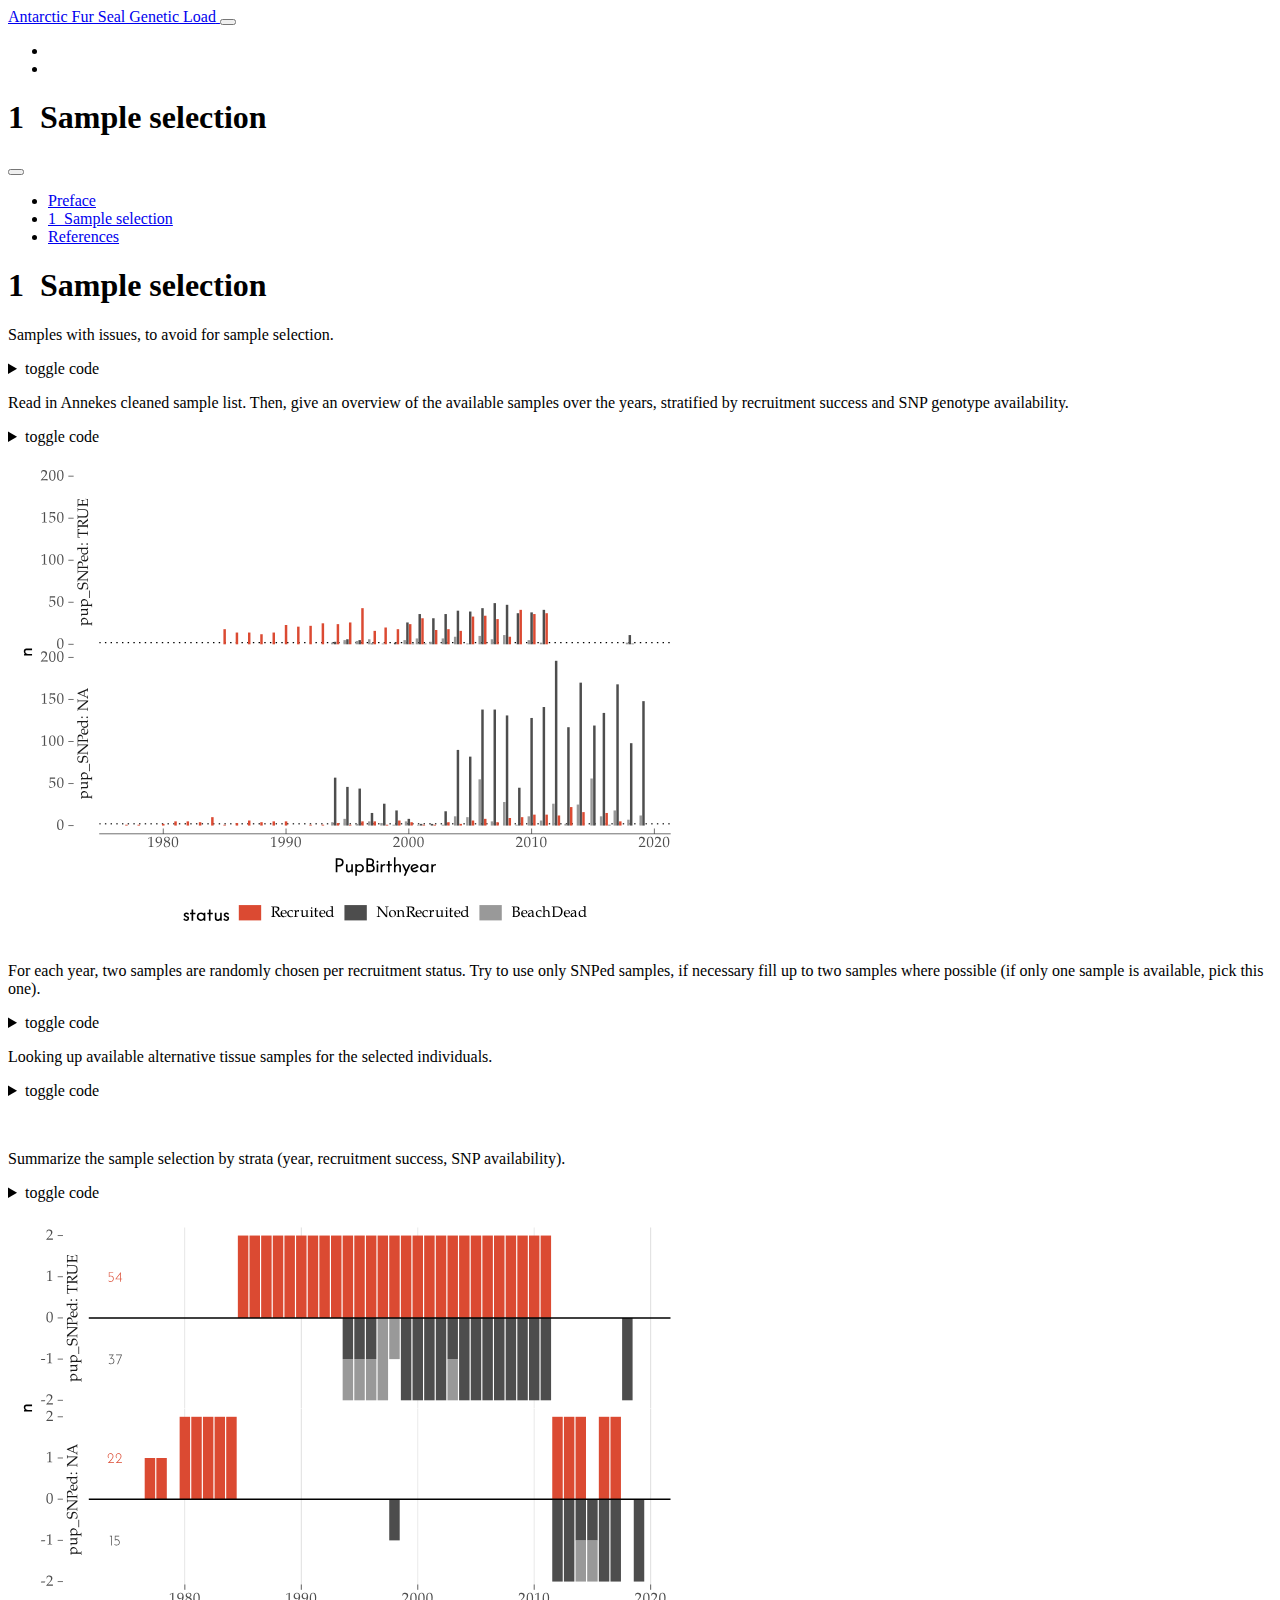
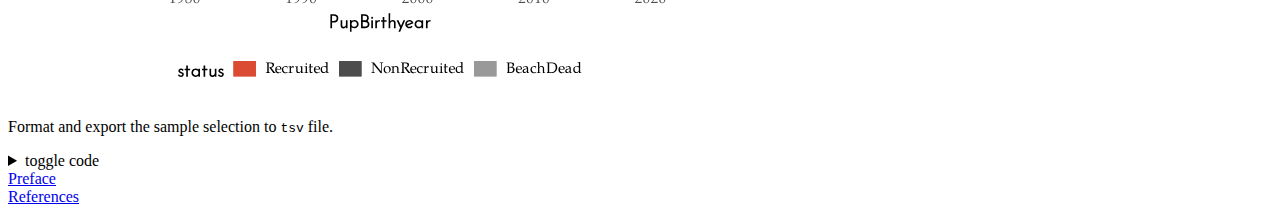
==== docs/qmd/01_sample_selection.html @ 4bafe3ad "update" ====
<!DOCTYPE html>
<html xmlns="http://www.w3.org/1999/xhtml" lang="en" xml:lang="en"><head>
  <meta charset="utf-8">
  <meta name="generator" content="quarto-0.9.238">
  <meta name="viewport" content="width=device-width, initial-scale=1.0, user-scalable=yes">
  <title>Antarctic Fur Seal Genetic Load - 1&nbsp; Sample selection</title>
  <style>
    code{white-space: pre-wrap;}
    span.smallcaps{font-variant: small-caps;}
    span.underline{text-decoration: underline;}
    div.column{display: inline-block; vertical-align: top; width: 50%;}
    div.hanging-indent{margin-left: 1.5em; text-indent: -1.5em;}
    ul.task-list{list-style: none;}
    pre > code.sourceCode { white-space: pre; position: relative; }
    pre > code.sourceCode > span { display: inline-block; line-height: 1.25; }
    pre > code.sourceCode > span:empty { height: 1.2em; }
    .sourceCode { overflow: visible; }
    code.sourceCode > span { color: inherit; text-decoration: inherit; }
    div.sourceCode { margin: 1em 0; }
    pre.sourceCode { margin: 0; }
    @media screen {
    div.sourceCode { overflow: auto; }
    }
    @media print {
    pre > code.sourceCode { white-space: pre-wrap; }
    pre > code.sourceCode > span { text-indent: -5em; padding-left: 5em; }
    }
    pre.numberSource code
      { counter-reset: source-line 0; }
    pre.numberSource code > span
      { position: relative; left: -4em; counter-increment: source-line; }
    pre.numberSource code > span > a:first-child::before
      { content: counter(source-line);
        position: relative; left: -1em; text-align: right; vertical-align: baseline;
        border: none; display: inline-block;
        -webkit-touch-callout: none; -webkit-user-select: none;
        -khtml-user-select: none; -moz-user-select: none;
        -ms-user-select: none; user-select: none;
        padding: 0 4px; width: 4em;
        color: #aaaaaa;
      }
    pre.numberSource { margin-left: 3em; border-left: 1px solid #aaaaaa;  padding-left: 4px; }
    div.sourceCode
      {   }
    @media screen {
    pre > code.sourceCode > span > a:first-child::before { text-decoration: underline; }
    }
    code span.al { color: #ff0000; font-weight: bold; } /* Alert */
    code span.an { color: #60a0b0; font-weight: bold; font-style: italic; } /* Annotation */
    code span.at { color: #7d9029; } /* Attribute */
    code span.bn { color: #40a070; } /* BaseN */
    code span.bu { } /* BuiltIn */
    code span.cf { color: #007020; font-weight: bold; } /* ControlFlow */
    code span.ch { color: #4070a0; } /* Char */
    code span.cn { color: #880000; } /* Constant */
    code span.co { color: #60a0b0; font-style: italic; } /* Comment */
    code span.cv { color: #60a0b0; font-weight: bold; font-style: italic; } /* CommentVar */
    code span.do { color: #ba2121; font-style: italic; } /* Documentation */
    code span.dt { color: #902000; } /* DataType */
    code span.dv { color: #40a070; } /* DecVal */
    code span.er { color: #ff0000; font-weight: bold; } /* Error */
    code span.ex { } /* Extension */
    code span.fl { color: #40a070; } /* Float */
    code span.fu { color: #06287e; } /* Function */
    code span.im { } /* Import */
    code span.in { color: #60a0b0; font-weight: bold; font-style: italic; } /* Information */
    code span.kw { color: #007020; font-weight: bold; } /* Keyword */
    code span.op { color: #666666; } /* Operator */
    code span.ot { color: #007020; } /* Other */
    code span.pp { color: #bc7a00; } /* Preprocessor */
    code span.sc { color: #4070a0; } /* SpecialChar */
    code span.ss { color: #bb6688; } /* SpecialString */
    code span.st { color: #4070a0; } /* String */
    code span.va { color: #19177c; } /* Variable */
    code span.vs { color: #4070a0; } /* VerbatimString */
    code span.wa { color: #60a0b0; font-weight: bold; font-style: italic; } /* Warning */
  </style>

  <script src="../site_libs/quarto-nav/quarto-nav.js"></script>
  <script src="../site_libs/quarto-nav/headroom.min.js"></script>
  <script src="../site_libs/clipboard/clipboard.min.js"></script>
  <meta name="quarto:offset" content="../">
  <script src="../site_libs/quarto-search/autocomplete.umd.js"></script>
  <script src="../site_libs/quarto-search/fuse.min.js"></script>
  <script src="../site_libs/quarto-search/quarto-search.js"></script>
  <link href="../qmd/references.html" rel="next">
  <link href="../index.html" rel="prev">
  <link href="../img/arcgaz_plain.svg" rel="icon" type="image/svg+xml">
  <script src="../site_libs/quarto-html/quarto.js"></script>
  <script src="../site_libs/quarto-html/popper.min.js"></script>
  <script src="../site_libs/quarto-html/tippy.umd.min.js"></script>
  <script src="../site_libs/quarto-html/anchor.min.js"></script>
  <link href="../site_libs/quarto-html/tippy.css" rel="stylesheet">
  <link id="quarto-text-highlighting-styles" href="../site_libs/quarto-html/quarto-syntax-highlighting.css" rel="stylesheet">
  <script src="../site_libs/bootstrap/bootstrap.min.js"></script>
  <link href="../site_libs/bootstrap/bootstrap-icons.css" rel="stylesheet">
  <link href="../site_libs/bootstrap/bootstrap.min.css" rel="stylesheet">
  <script id="quarto-search-options" type="application/json">{
    "location": "navbar",
    "copy-button": false,
    "collapse-after": 3,
    "panel-placement": "end",
    "type": "overlay",
    "limit": 20,
    "language": {
      "search-no-results-text": "No results",
      "search-matching-documents-text": "matching documents",
      "search-copy-link-title": "Copy link to search",
      "search-hide-matches-text": "Hide additional matches",
      "search-more-match-text": "more match in this document",
      "search-more-matches-text": "more matches in this document",
      "search-clear-button-title": "Clear",
      "search-detached-cancel-button-title": "Cancel",
      "search-submit-button-title": "Submit"
    }
  }</script>
  <script src="../site_libs/htmlwidgets-1.5.4/htmlwidgets.js"></script>
  <script src="../site_libs/jquery-3.5.1/jquery.min.js"></script>
  <link href="../site_libs/datatables-css-0.0.0/datatables-crosstalk.css" rel="stylesheet">
  <script src="../site_libs/datatables-binding-0.17/datatables.js"></script>
  <link href="../site_libs/dt-core-1.10.20/css/jquery.dataTables.min.css" rel="stylesheet">
  <link href="../site_libs/dt-core-1.10.20/css/jquery.dataTables.extra.css" rel="stylesheet">
  <script src="../site_libs/dt-core-1.10.20/js/jquery.dataTables.min.js"></script>
  <link href="../site_libs/dt-ext-buttons-1.10.20/css/buttons.dataTables.min.css" rel="stylesheet">
  <script src="../site_libs/dt-ext-buttons-1.10.20/js/dataTables.buttons.min.js"></script>
  <script src="../site_libs/dt-ext-buttons-1.10.20/js/buttons.html5.min.js"></script>
  <script src="../site_libs/dt-ext-buttons-1.10.20/js/buttons.colVis.min.js"></script>
  <script src="../site_libs/dt-ext-buttons-1.10.20/js/buttons.print.min.js"></script>
  <link href="../site_libs/crosstalk-1.2.0/css/crosstalk.min.css" rel="stylesheet">
  <script src="../site_libs/crosstalk-1.2.0/js/crosstalk.min.js"></script>
  <!--[if lt IE 9]>
    <script src="//cdnjs.cloudflare.com/ajax/libs/html5shiv/3.7.3/html5shiv-printshiv.min.js"></script>
  <![endif]-->
</head>
<body class="floating nav-fixed">
<div id="quarto-search-results"></div>
  <header id="quarto-header" class="headroom fixed-top">
    <nav class="navbar navbar-expand-lg navbar-dark ">
      <div class="navbar-container container-fluid">
      <a class="navbar-brand" href="../index.html">
    <span class="navbar-title">Antarctic Fur Seal Genetic Load</span>
  </a>
          <button class="navbar-toggler" type="button" data-bs-toggle="collapse" data-bs-target="#navbarCollapse" aria-controls="navbarCollapse" aria-expanded="false" aria-label="Toggle navigation" onclick="if (window.quartoToggleHeadroom) { window.quartoToggleHeadroom(); }">
  <span class="navbar-toggler-icon"></span>
</button>
          <div class="collapse navbar-collapse" id="navbarCollapse">
            <ul class="navbar-nav navbar-nav-scroll ms-auto">
  <li class="nav-item compact">
    <a class="nav-link" href="https://github.com/"><i class="bi bi-file-earmark" role="img">
</i> 
 </a>
  </li>  
  <li class="nav-item compact">
    <a class="nav-link" href="https://github.com/k-hench/arcgaz_gl/"><i class="bi bi-github" role="img">
</i> 
 </a>
  </li>  
</ul>
              <div id="quarto-search" class="" title="Search"></div>
          </div> <!-- /navcollapse -->
      </div> <!-- /container-fluid -->
    </nav>
  <nav class="quarto-secondary-nav" data-bs-toggle="collapse" data-bs-target="#quarto-sidebar" aria-controls="quarto-sidebar" aria-expanded="false" aria-label="Toggle sidebar navigation" onclick="if (window.quartoToggleHeadroom) { window.quartoToggleHeadroom(); }">
    <div class="container-fluid d-flex justify-content-between">
      <h1 class="quarto-secondary-nav-title"><span class="chapter-number">1</span>&nbsp; <span class="chapter-title">Sample selection</span></h1>
      <button type="button" class="quarto-btn-toggle btn" aria-label="Show secondary navigation">
        <i class="bi bi-chevron-right"></i>
      </button>
    </div>
  </nav>
</header>
<!-- content -->
<div id="quarto-content" class="quarto-container page-columns page-rows-contents page-layout-article page-navbar">
<!-- sidebar -->
  <nav id="quarto-sidebar" class="sidebar collapse sidebar-navigation floating overflow-auto">
      <div class="mt-2 flex-shrink-0 align-items-center">
        <div class="sidebar-search">
        <div id="quarto-search" class="" title="Search"></div>
        </div>
      </div>
    <div class="sidebar-menu-container"> 
    <ul class="list-unstyled mt-1">
        <li class="sidebar-item">
  <div class="sidebar-item-container"> 
  <a href="../index.html" class="sidebar-item-text sidebar-link">Preface</a>
  </div>
</li>
        <li class="sidebar-item">
  <div class="sidebar-item-container"> 
  <a href="../qmd/01_sample_selection.html" class="sidebar-item-text sidebar-link active"><span class="chapter-number">1</span>&nbsp; <span class="chapter-title">Sample selection</span></a>
  </div>
</li>
        <li class="sidebar-item">
  <div class="sidebar-item-container"> 
  <a href="../qmd/references.html" class="sidebar-item-text sidebar-link">References</a>
  </div>
</li>
    </ul>
    </div>
</nav>
<!-- margin-sidebar -->
    <div id="quarto-margin-sidebar" class="sidebar margin-sidebar">
        
    </div>
<!-- main -->
<main class="content" id="quarto-document-content">
<header id="title-block-header" class="quarto-title-block default">

<div class="quarto-title"><h1 class="title d-none d-lg-block display-7"><span class="chapter-number">1</span>&nbsp; <span class="chapter-title">Sample selection</span></h1></div></header>
<p>Samples with issues, to avoid for sample selection.</p>
<div class="cell">
<details>
<summary>toggle code</summary>
<div class="sourceCode cell-code" id="cb1"><pre class="sourceCode r code-with-copy"><code class="sourceCode r"><span id="cb1-1"><a href="#cb1-1" aria-hidden="true" tabindex="-1"></a>troubblemakers <span class="ot">&lt;-</span> <span class="fu">c</span>(</span>
<span id="cb1-2"><a href="#cb1-2" aria-hidden="true" tabindex="-1"></a>   <span class="st">"AGP00150"</span>, <span class="co"># 2_explore..., l 23, duplicated tissue id</span></span>
<span id="cb1-3"><a href="#cb1-3" aria-hidden="true" tabindex="-1"></a>   <span class="st">"AGP08134"</span>, <span class="co"># 2_explore..., l 65 ff potential sample mixup</span></span>
<span id="cb1-4"><a href="#cb1-4" aria-hidden="true" tabindex="-1"></a>   <span class="st">"AGP08139"</span>, <span class="co">#                       continued</span></span>
<span id="cb1-5"><a href="#cb1-5" aria-hidden="true" tabindex="-1"></a>   <span class="st">"AGP18084"</span>  <span class="co"># 2_explore..., l 69, mum genetic mismatch</span></span>
<span id="cb1-6"><a href="#cb1-6" aria-hidden="true" tabindex="-1"></a>)</span></code><button title="Copy to Clipboard" class="code-copy-button"><i class="bi"></i></button></pre></div>
</details>
</div>
<p>Read in Annekes cleaned sample list. Then, give an overview of the available samples over the years, stratified by recruitment success and SNP genotype availability.</p>
<div class="cell" data-figure-width="7">
<details>
<summary>toggle code</summary>
<div class="sourceCode cell-code" id="cb2"><pre class="sourceCode r code-with-copy"><code class="sourceCode r"><span id="cb2-1"><a href="#cb2-1" aria-hidden="true" tabindex="-1"></a>data <span class="ot">&lt;-</span> readxl<span class="sc">::</span><span class="fu">read_xlsx</span>(<span class="fu">here</span>(<span class="st">"../import_anneke/data/processed/Unique_filtered_dataset_2022.xlsx"</span>)) <span class="sc">|&gt;</span> </span>
<span id="cb2-2"><a href="#cb2-2" aria-hidden="true" tabindex="-1"></a>  dplyr<span class="sc">::</span><span class="fu">select</span>(PupTissueID, uniqueID_pup, PupBirthyear, status, PupSex, pup_SNPed, Beach) <span class="sc">|&gt;</span> </span>
<span id="cb2-3"><a href="#cb2-3" aria-hidden="true" tabindex="-1"></a>  <span class="fu">filter</span>(Beach <span class="sc">==</span> <span class="st">"SSB"</span>,</span>
<span id="cb2-4"><a href="#cb2-4" aria-hidden="true" tabindex="-1"></a>         PupSex <span class="sc">==</span> <span class="st">"F"</span>,</span>
<span id="cb2-5"><a href="#cb2-5" aria-hidden="true" tabindex="-1"></a>         <span class="sc">!</span><span class="fu">is.na</span>(PupBirthyear),</span>
<span id="cb2-6"><a href="#cb2-6" aria-hidden="true" tabindex="-1"></a>         <span class="sc">!</span>(PupTissueID <span class="sc">%in%</span> troubblemakers))</span>
<span id="cb2-7"><a href="#cb2-7" aria-hidden="true" tabindex="-1"></a></span>
<span id="cb2-8"><a href="#cb2-8" aria-hidden="true" tabindex="-1"></a><span class="co"># data |&gt; </span></span>
<span id="cb2-9"><a href="#cb2-9" aria-hidden="true" tabindex="-1"></a><span class="co">#   group_by(uniqueID_pup) |&gt; </span></span>
<span id="cb2-10"><a href="#cb2-10" aria-hidden="true" tabindex="-1"></a><span class="co">#   count() |&gt; arrange(-n) </span></span>
<span id="cb2-11"><a href="#cb2-11" aria-hidden="true" tabindex="-1"></a><span class="co">#  # group_by(n) |&gt;</span></span>
<span id="cb2-12"><a href="#cb2-12" aria-hidden="true" tabindex="-1"></a><span class="co">#  # count()</span></span>
<span id="cb2-13"><a href="#cb2-13" aria-hidden="true" tabindex="-1"></a></span>
<span id="cb2-14"><a href="#cb2-14" aria-hidden="true" tabindex="-1"></a>data <span class="sc">|&gt;</span> </span>
<span id="cb2-15"><a href="#cb2-15" aria-hidden="true" tabindex="-1"></a>  <span class="fu">filter</span>(<span class="sc">!</span><span class="fu">duplicated</span>(uniqueID_pup)) <span class="sc">|&gt;</span> </span>
<span id="cb2-16"><a href="#cb2-16" aria-hidden="true" tabindex="-1"></a>  <span class="fu">group_by</span>(PupBirthyear, status, pup_SNPed) <span class="sc">|&gt;</span> </span>
<span id="cb2-17"><a href="#cb2-17" aria-hidden="true" tabindex="-1"></a>  <span class="fu">count</span>() <span class="sc">|&gt;</span> </span>
<span id="cb2-18"><a href="#cb2-18" aria-hidden="true" tabindex="-1"></a>  <span class="fu">ggplot</span>() <span class="sc">+</span></span>
<span id="cb2-19"><a href="#cb2-19" aria-hidden="true" tabindex="-1"></a>  <span class="fu">geom_hline</span>(<span class="at">yintercept =</span> <span class="dv">2</span>, <span class="at">linetype =</span> <span class="dv">3</span> ) <span class="sc">+</span></span>
<span id="cb2-20"><a href="#cb2-20" aria-hidden="true" tabindex="-1"></a>  <span class="fu">geom_bar</span>(<span class="fu">aes</span>(<span class="at">x =</span> PupBirthyear, <span class="at">y =</span> n, <span class="at">fill =</span> status),</span>
<span id="cb2-21"><a href="#cb2-21" aria-hidden="true" tabindex="-1"></a>           <span class="at">stat =</span> <span class="st">"identity"</span>,</span>
<span id="cb2-22"><a href="#cb2-22" aria-hidden="true" tabindex="-1"></a>           <span class="at">position =</span> <span class="fu">position_dodge2</span>(<span class="at">width =</span> <span class="fl">0.9</span>, <span class="at">preserve =</span> <span class="st">"single"</span>),</span>
<span id="cb2-23"><a href="#cb2-23" aria-hidden="true" tabindex="-1"></a>           <span class="at">color =</span> <span class="st">"transparent"</span>) <span class="sc">+</span></span>
<span id="cb2-24"><a href="#cb2-24" aria-hidden="true" tabindex="-1"></a>  <span class="fu">facet_grid</span>(pup_SNPed <span class="sc">~</span> .,</span>
<span id="cb2-25"><a href="#cb2-25" aria-hidden="true" tabindex="-1"></a>             <span class="at">labeller =</span> label_both,</span>
<span id="cb2-26"><a href="#cb2-26" aria-hidden="true" tabindex="-1"></a>             <span class="at">switch =</span> <span class="st">"y"</span>) <span class="sc">+</span></span>
<span id="cb2-27"><a href="#cb2-27" aria-hidden="true" tabindex="-1"></a>  <span class="fu">scale_fill_manual</span>(<span class="at">values =</span> clrs) <span class="sc">+</span></span>
<span id="cb2-28"><a href="#cb2-28" aria-hidden="true" tabindex="-1"></a>  <span class="fu">theme</span>(<span class="at">legend.position =</span> <span class="st">"bottom"</span>,</span>
<span id="cb2-29"><a href="#cb2-29" aria-hidden="true" tabindex="-1"></a>        <span class="at">axis.line.x =</span> <span class="fu">element_line</span>(<span class="at">size =</span> .<span class="dv">2</span>),</span>
<span id="cb2-30"><a href="#cb2-30" aria-hidden="true" tabindex="-1"></a>        <span class="at">legend.key.height =</span> <span class="fu">unit</span>(<span class="dv">2</span>, <span class="st">"pt"</span>))</span></code><button title="Copy to Clipboard" class="code-copy-button"><i class="bi"></i></button></pre></div>
</details>
<div class="cell-output-display">
<p><img src="01_sample_selection_files/figure-html/unnamed-chunk-3-1.svg" class="img-fluid" width="672"></p>
</div>
</div>
<p>For each year, two samples are randomly chosen per recruitment status. Try to use only SNPed samples, if necessary fill up to two samples where possible (if only one sample is available, pick this one).</p>
<div class="cell">
<details>
<summary>toggle code</summary>
<div class="sourceCode cell-code" id="cb3"><pre class="sourceCode r code-with-copy"><code class="sourceCode r"><span id="cb3-1"><a href="#cb3-1" aria-hidden="true" tabindex="-1"></a>data_selection <span class="ot">&lt;-</span> data <span class="sc">|&gt;</span> </span>
<span id="cb3-2"><a href="#cb3-2" aria-hidden="true" tabindex="-1"></a>  <span class="fu">mutate</span>(<span class="at">fitness_class =</span> <span class="fu">if_else</span>(status <span class="sc">%in%</span> <span class="fu">c</span>(<span class="st">"BeachDead"</span>, <span class="st">"NonRecruited"</span>),</span>
<span id="cb3-3"><a href="#cb3-3" aria-hidden="true" tabindex="-1"></a>                                 <span class="st">"NonRecruited"</span>, status)) <span class="sc">|&gt;</span> </span>
<span id="cb3-4"><a href="#cb3-4" aria-hidden="true" tabindex="-1"></a>  <span class="fu">filter</span>(<span class="sc">!</span><span class="fu">duplicated</span>(uniqueID_pup),</span>
<span id="cb3-5"><a href="#cb3-5" aria-hidden="true" tabindex="-1"></a>         PupSex <span class="sc">==</span> <span class="st">"F"</span>,</span>
<span id="cb3-6"><a href="#cb3-6" aria-hidden="true" tabindex="-1"></a>         fitness_class <span class="sc">%in%</span> <span class="fu">c</span>(<span class="st">"Recruited"</span>, <span class="st">"NonRecruited"</span>) ) <span class="sc">|&gt;</span> </span>
<span id="cb3-7"><a href="#cb3-7" aria-hidden="true" tabindex="-1"></a>  <span class="fu">group_by</span>(PupBirthyear, fitness_class, pup_SNPed) <span class="sc">|&gt;</span> </span>
<span id="cb3-8"><a href="#cb3-8" aria-hidden="true" tabindex="-1"></a>  <span class="fu">mutate</span>(<span class="at">selector =</span> <span class="fu">sample</span>(<span class="dv">1</span><span class="sc">:</span><span class="fu">n</span>())) <span class="sc">|&gt;</span> <span class="co"># random selection order within year x fitness_class</span></span>
<span id="cb3-9"><a href="#cb3-9" aria-hidden="true" tabindex="-1"></a>  <span class="fu">filter</span>(selector <span class="sc">&lt;=</span> <span class="dv">2</span>) <span class="sc">|&gt;</span>            <span class="co"># slice_sample(n = 2) cant subset for years with only one sample </span></span>
<span id="cb3-10"><a href="#cb3-10" aria-hidden="true" tabindex="-1"></a>  <span class="fu">ungroup</span>() <span class="sc">|&gt;</span> </span>
<span id="cb3-11"><a href="#cb3-11" aria-hidden="true" tabindex="-1"></a>  <span class="fu">arrange</span>(PupBirthyear, fitness_class, pup_SNPed) <span class="sc">|&gt;</span> </span>
<span id="cb3-12"><a href="#cb3-12" aria-hidden="true" tabindex="-1"></a>  <span class="fu">group_by</span>(PupBirthyear, fitness_class) <span class="sc">|&gt;</span> </span>
<span id="cb3-13"><a href="#cb3-13" aria-hidden="true" tabindex="-1"></a>  <span class="fu">mutate</span>(<span class="at">priority =</span> <span class="fu">row_number</span>()) <span class="sc">|&gt;</span></span>
<span id="cb3-14"><a href="#cb3-14" aria-hidden="true" tabindex="-1"></a>  <span class="fu">ungroup</span>() <span class="sc">|&gt;</span> </span>
<span id="cb3-15"><a href="#cb3-15" aria-hidden="true" tabindex="-1"></a>  <span class="fu">filter</span>(priority <span class="sc">&lt;=</span> <span class="dv">2</span>) <span class="sc">|&gt;</span>             <span class="co"># if possible, use SNPed samples, fill up if necessary</span></span>
<span id="cb3-16"><a href="#cb3-16" aria-hidden="true" tabindex="-1"></a>  <span class="fu">mutate</span>(<span class="at">uniqueID_pup =</span> <span class="fu">if_else</span>(<span class="fu">is.na</span>(uniqueID_pup),   <span class="co"># the sample from 1977 is IDed as &lt;NA&gt;</span></span>
<span id="cb3-17"><a href="#cb3-17" aria-hidden="true" tabindex="-1"></a>                                <span class="st">"ID_00"</span>, uniqueID_pup))                     <span class="co"># change to ID_00</span></span></code><button title="Copy to Clipboard" class="code-copy-button"><i class="bi"></i></button></pre></div>
</details>
</div>
<p>Looking up available alternative tissue samples for the selected individuals.</p>
<div class="cell">
<details>
<summary>toggle code</summary>
<div class="sourceCode cell-code" id="cb4"><pre class="sourceCode r code-with-copy"><code class="sourceCode r"><span id="cb4-1"><a href="#cb4-1" aria-hidden="true" tabindex="-1"></a><span class="co"># Collect alternative tissue IDs</span></span>
<span id="cb4-2"><a href="#cb4-2" aria-hidden="true" tabindex="-1"></a>uniqueIDs <span class="ot">&lt;-</span> openxlsx<span class="sc">::</span><span class="fu">read.xlsx</span>(<span class="fu">here</span>(<span class="st">"../import_anneke/data/processed/all_msat_genotypes_uniqueID.xlsx"</span>)) <span class="sc">%&gt;%</span></span>
<span id="cb4-3"><a href="#cb4-3" aria-hidden="true" tabindex="-1"></a>  dplyr<span class="sc">::</span><span class="fu">select</span>(dummyID, PlateNumber, uniqueID) <span class="sc">|&gt;</span> </span>
<span id="cb4-4"><a href="#cb4-4" aria-hidden="true" tabindex="-1"></a>  <span class="fu">filter</span>(<span class="sc">!</span>dummyID <span class="sc">%in%</span> <span class="fu">c</span>(<span class="st">"AGP08134"</span>, <span class="st">"AGP18084"</span>)) <span class="sc">|&gt;</span></span>
<span id="cb4-5"><a href="#cb4-5" aria-hidden="true" tabindex="-1"></a>  dplyr<span class="sc">::</span><span class="fu">select</span>(<span class="sc">-</span>PlateNumber) <span class="sc">|&gt;</span> </span>
<span id="cb4-6"><a href="#cb4-6" aria-hidden="true" tabindex="-1"></a>  <span class="fu">unique</span>()</span>
<span id="cb4-7"><a href="#cb4-7" aria-hidden="true" tabindex="-1"></a></span>
<span id="cb4-8"><a href="#cb4-8" aria-hidden="true" tabindex="-1"></a><span class="co"># Merge IDs with list of remaining individuals</span></span>
<span id="cb4-9"><a href="#cb4-9" aria-hidden="true" tabindex="-1"></a>tissue_options <span class="ot">&lt;-</span> data_selection <span class="sc">|&gt;</span> </span>
<span id="cb4-10"><a href="#cb4-10" aria-hidden="true" tabindex="-1"></a>  <span class="fu">left_join</span>(uniqueIDs, <span class="at">by =</span> <span class="fu">c</span>(<span class="st">"uniqueID_pup"</span> <span class="ot">=</span> <span class="st">"uniqueID"</span>)) <span class="sc">|&gt;</span> </span>
<span id="cb4-11"><a href="#cb4-11" aria-hidden="true" tabindex="-1"></a>  dplyr<span class="sc">::</span><span class="fu">rename</span>(<span class="st">`</span><span class="at">AltTissueID</span><span class="st">`</span><span class="ot">=</span> dummyID ) <span class="sc">|&gt;</span> </span>
<span id="cb4-12"><a href="#cb4-12" aria-hidden="true" tabindex="-1"></a>  <span class="fu">mutate</span>(<span class="at">pup_SNPed =</span> <span class="fu">if_else</span>(<span class="fu">is.na</span>(pup_SNPed), <span class="cn">FALSE</span>, pup_SNPed))</span>
<span id="cb4-13"><a href="#cb4-13" aria-hidden="true" tabindex="-1"></a></span>
<span id="cb4-14"><a href="#cb4-14" aria-hidden="true" tabindex="-1"></a>all_duplicated <span class="ot">&lt;-</span> \(x){</span>
<span id="cb4-15"><a href="#cb4-15" aria-hidden="true" tabindex="-1"></a>  <span class="fu">duplicated</span>(x) <span class="sc">|</span> <span class="fu">duplicated</span>(x, <span class="at">fromLast =</span> <span class="cn">TRUE</span>)</span>
<span id="cb4-16"><a href="#cb4-16" aria-hidden="true" tabindex="-1"></a>}</span>
<span id="cb4-17"><a href="#cb4-17" aria-hidden="true" tabindex="-1"></a></span>
<span id="cb4-18"><a href="#cb4-18" aria-hidden="true" tabindex="-1"></a>tissue_options <span class="sc">%&gt;%</span></span>
<span id="cb4-19"><a href="#cb4-19" aria-hidden="true" tabindex="-1"></a>  <span class="fu">mutate</span>(<span class="at">AltTissueID =</span> <span class="fu">ifelse</span>(AltTissueID <span class="sc">==</span> PupTissueID, <span class="cn">NA</span>, AltTissueID)) <span class="sc">%&gt;%</span></span>
<span id="cb4-20"><a href="#cb4-20" aria-hidden="true" tabindex="-1"></a>  <span class="fu">group_by</span>(uniqueID_pup) <span class="sc">%&gt;%</span></span>
<span id="cb4-21"><a href="#cb4-21" aria-hidden="true" tabindex="-1"></a>  <span class="fu">arrange</span>(AltTissueID) <span class="sc">%&gt;%</span></span>
<span id="cb4-22"><a href="#cb4-22" aria-hidden="true" tabindex="-1"></a>  <span class="fu">mutate</span>(<span class="at">numbering =</span> <span class="fu">paste0</span>(<span class="st">"AltTissueID_"</span>, <span class="fu">row_number</span>())) <span class="sc">%&gt;%</span></span>
<span id="cb4-23"><a href="#cb4-23" aria-hidden="true" tabindex="-1"></a>  <span class="fu">pivot_wider</span>(<span class="at">id_cols =</span> PupTissueID<span class="sc">:</span>Beach,</span>
<span id="cb4-24"><a href="#cb4-24" aria-hidden="true" tabindex="-1"></a>              <span class="at">names_from =</span> <span class="st">"numbering"</span>,</span>
<span id="cb4-25"><a href="#cb4-25" aria-hidden="true" tabindex="-1"></a>              <span class="at">values_from =</span> <span class="st">"AltTissueID"</span>) <span class="sc">|&gt;</span> </span>
<span id="cb4-26"><a href="#cb4-26" aria-hidden="true" tabindex="-1"></a>  dplyr<span class="sc">::</span><span class="fu">select</span>(uniqueID_pup<span class="sc">:</span>Beach, <span class="fu">everything</span>()) <span class="sc">|&gt;</span> </span>
<span id="cb4-27"><a href="#cb4-27" aria-hidden="true" tabindex="-1"></a>  <span class="fu">arrange</span>(PupBirthyear)  <span class="sc">|&gt;</span> </span>
<span id="cb4-28"><a href="#cb4-28" aria-hidden="true" tabindex="-1"></a>  <span class="fu">datatable</span>(<span class="at">extensions =</span> <span class="st">'Buttons'</span>,</span>
<span id="cb4-29"><a href="#cb4-29" aria-hidden="true" tabindex="-1"></a>            <span class="at">options =</span> <span class="fu">list</span>(<span class="at">dom =</span> <span class="st">'Blfrtip'</span>,</span>
<span id="cb4-30"><a href="#cb4-30" aria-hidden="true" tabindex="-1"></a>                           <span class="at">buttons =</span> <span class="fu">c</span>(<span class="st">'copy'</span>, <span class="st">'csv'</span>),</span>
<span id="cb4-31"><a href="#cb4-31" aria-hidden="true" tabindex="-1"></a>                           <span class="at">pageLength =</span> <span class="dv">10</span>), </span>
<span id="cb4-32"><a href="#cb4-32" aria-hidden="true" tabindex="-1"></a>            <span class="at">rownames =</span> <span class="cn">FALSE</span>, </span>
<span id="cb4-33"><a href="#cb4-33" aria-hidden="true" tabindex="-1"></a>            <span class="at">class =</span> <span class="st">'cell-border stripe'</span>) <span class="sc">|&gt;</span>  </span>
<span id="cb4-34"><a href="#cb4-34" aria-hidden="true" tabindex="-1"></a>  <span class="fu">formatStyle</span>(<span class="at">columns =</span> <span class="dv">1</span><span class="sc">:</span><span class="dv">10</span>,</span>
<span id="cb4-35"><a href="#cb4-35" aria-hidden="true" tabindex="-1"></a>              <span class="at">fontSize =</span> <span class="st">'75%'</span>,</span>
<span id="cb4-36"><a href="#cb4-36" aria-hidden="true" tabindex="-1"></a>              <span class="at">lineHeight =</span> <span class="st">"1em"</span>)</span></code><button title="Copy to Clipboard" class="code-copy-button"><i class="bi"></i></button></pre></div>
</details>
<div class="cell-output-display">
<div id="htmlwidget-d4bf5fd80768e10e917c" style="width:100%;height:auto;" class="datatables html-widget"></div>
<script type="application/json" data-for="htmlwidget-d4bf5fd80768e10e917c">{"x":{"filter":"none","extensions":["Buttons"],"data":[["ID_00","ID_56","ID_9848","ID_50","ID_31","ID_341","ID_442","ID_1319","ID_292","ID_1337","ID_436","ID_1162","ID_3082","ID_1180","ID_1760","ID_318","ID_288","ID_1191","ID_3056","ID_15","ID_2730","ID_1170","ID_1776","ID_1175","ID_1763","ID_1332","ID_1752","ID_1808","ID_1822","ID_2727","ID_654","ID_663","ID_1721","ID_41","ID_633","ID_558","ID_1771","ID_1692","ID_969","ID_1046","ID_1730","ID_1737","ID_1216","ID_1312","ID_3061","ID_3354","ID_1384","ID_1385","ID_3340","ID_3350","ID_1510","ID_1547","ID_3325","ID_6973","ID_1965","ID_1871","ID_3336","ID_4745","ID_2352","ID_2397","ID_3702","ID_4744","ID_2620","ID_2682","ID_3962","ID_4291","ID_3053","ID_3029","ID_4751","ID_3005","ID_3476","ID_3494","ID_5388","ID_6736","ID_7468","ID_3654","ID_6746","ID_3648","ID_3992","ID_3998","ID_6757","ID_6766","ID_4503","ID_4508","ID_4871","ID_6789","ID_8168","ID_4555","ID_6415","ID_6792","ID_7168","ID_8191","ID_4664","ID_7160","ID_7180","ID_4949","ID_5005","ID_6405","ID_6810","ID_7758","ID_7209","ID_5157","ID_9410","ID_9600","ID_9356","ID_9638","ID_10088","ID_10038","ID_9875","ID_10024","ID_10613","ID_10288","ID_10261","ID_10672","ID_12898","ID_12976","ID_13099","ID_13196","ID_13095","ID_13221","ID_11717","ID_8388","ID_11667","ID_8516","ID_8064","ID_8087","ID_10988","ID_11055"],[1977,1978,1980,1980,1981,1981,1982,1982,1983,1983,1984,1984,1985,1985,1986,1986,1987,1987,1988,1988,1989,1989,1990,1990,1991,1991,1992,1992,1993,1993,1994,1994,1994,1994,1995,1995,1995,1995,1996,1996,1996,1996,1997,1997,1997,1997,1998,1998,1998,1998,1999,1999,1999,1999,2000,2000,2000,2000,2001,2001,2001,2001,2002,2002,2002,2002,2003,2003,2003,2003,2004,2004,2004,2004,2005,2005,2005,2005,2006,2006,2006,2006,2007,2007,2007,2007,2008,2008,2008,2008,2009,2009,2009,2009,2010,2010,2010,2010,2011,2011,2011,2011,2012,2012,2012,2012,2013,2013,2013,2013,2014,2014,2014,2014,2015,2015,2016,2016,2016,2016,2017,2017,2017,2017,2018,2018,2019,2019],["Recruited","Recruited","Recruited","Recruited","Recruited","Recruited","Recruited","Recruited","Recruited","Recruited","Recruited","Recruited","Recruited","Recruited","Recruited","Recruited","Recruited","Recruited","Recruited","Recruited","Recruited","Recruited","Recruited","Recruited","Recruited","Recruited","Recruited","Recruited","Recruited","Recruited","NonRecruited","BeachDead","Recruited","Recruited","NonRecruited","BeachDead","Recruited","Recruited","NonRecruited","BeachDead","Recruited","Recruited","BeachDead","BeachDead","Recruited","Recruited","BeachDead","NonRecruited","Recruited","Recruited","NonRecruited","NonRecruited","Recruited","Recruited","NonRecruited","NonRecruited","Recruited","Recruited","NonRecruited","NonRecruited","Recruited","Recruited","NonRecruited","NonRecruited","Recruited","Recruited","NonRecruited","BeachDead","Recruited","Recruited","NonRecruited","NonRecruited","Recruited","Recruited","NonRecruited","NonRecruited","Recruited","Recruited","NonRecruited","NonRecruited","Recruited","Recruited","NonRecruited","NonRecruited","Recruited","Recruited","NonRecruited","NonRecruited","Recruited","Recruited","Recruited","NonRecruited","NonRecruited","Recruited","Recruited","NonRecruited","NonRecruited","Recruited","NonRecruited","NonRecruited","Recruited","Recruited","NonRecruited","NonRecruited","Recruited","Recruited","NonRecruited","NonRecruited","Recruited","Recruited","NonRecruited","BeachDead","Recruited","Recruited","NonRecruited","BeachDead","NonRecruited","NonRecruited","Recruited","Recruited","NonRecruited","NonRecruited","Recruited","Recruited","NonRecruited","NonRecruited","NonRecruited","NonRecruited"],["F","F","F","F","F","F","F","F","F","F","F","F","F","F","F","F","F","F","F","F","F","F","F","F","F","F","F","F","F","F","F","F","F","F","F","F","F","F","F","F","F","F","F","F","F","F","F","F","F","F","F","F","F","F","F","F","F","F","F","F","F","F","F","F","F","F","F","F","F","F","F","F","F","F","F","F","F","F","F","F","F","F","F","F","F","F","F","F","F","F","F","F","F","F","F","F","F","F","F","F","F","F","F","F","F","F","F","F","F","F","F","F","F","F","F","F","F","F","F","F","F","F","F","F","F","F","F","F"],[false,false,false,false,false,false,false,false,false,false,false,false,true,true,true,true,true,true,true,true,true,true,true,true,true,true,true,true,true,true,true,true,true,true,true,true,true,true,true,true,true,true,true,true,true,true,true,false,true,true,true,true,true,true,true,true,true,true,true,true,true,true,true,true,true,true,true,true,true,true,true,true,true,true,true,true,true,true,true,true,true,true,true,true,true,true,true,true,true,true,true,true,true,true,true,true,true,true,true,true,true,true,false,false,false,false,false,false,false,false,false,false,false,false,false,false,false,false,false,false,false,false,false,false,true,true,false,false],["SSB","SSB","SSB","SSB","SSB","SSB","SSB","SSB","SSB","SSB","SSB","SSB","SSB","SSB","SSB","SSB","SSB","SSB","SSB","SSB","SSB","SSB","SSB","SSB","SSB","SSB","SSB","SSB","SSB","SSB","SSB","SSB","SSB","SSB","SSB","SSB","SSB","SSB","SSB","SSB","SSB","SSB","SSB","SSB","SSB","SSB","SSB","SSB","SSB","SSB","SSB","SSB","SSB","SSB","SSB","SSB","SSB","SSB","SSB","SSB","SSB","SSB","SSB","SSB","SSB","SSB","SSB","SSB","SSB","SSB","SSB","SSB","SSB","SSB","SSB","SSB","SSB","SSB","SSB","SSB","SSB","SSB","SSB","SSB","SSB","SSB","SSB","SSB","SSB","SSB","SSB","SSB","SSB","SSB","SSB","SSB","SSB","SSB","SSB","SSB","SSB","SSB","SSB","SSB","SSB","SSB","SSB","SSB","SSB","SSB","SSB","SSB","SSB","SSB","SSB","SSB","SSB","SSB","SSB","SSB","SSB","SSB","SSB","SSB","SSB","SSB","SSB","SSB"],["AGF94001","AGF94017","AGF94134","AGF94029","AGF00066","AGF94066","AGF95170","AGF97002","AGF94101","AGF97020","AGF95124","AGF96011","AGF03028","AGF96029","AGF00017","AGF94051","AGF94107","AGF96040","AGF03002","AGF94129","AGF02007","AGF96019","AGF00033","AGF96024","AGF00020","AGF97015","AGF00009","AGF00065","AGF00079","AGF02004","AGP94099","AGP94108","AGF99036","AGP94074","AGP95089","AGP95014","AGF00028","AGF99007","AGP96065","AGP96142","AGF99045","AGF99052","AGP97015","AGP97116","AGF03007","AGF04031","AGP98013","AGP98014","AGF04017","AGF04027","AGP99032","AGP99069","AGF04002","AGF12001","AGP00160","AGP00051","AGF04013","AGF09002","AGP01004","AGP01049","AGF05007","AGF09001","AGP02025","AGP02088","AGF06010","AGF08004","AGP03065","AGP03040","AGF09008","AGP03016","AGP04157","AGP04209","AGF11014","AGP04283","AGP05189","AGP05082","AGP05177","AGP05056","AGP06087","AGP06095","AGP06082","AGP06498","AGP07177","AGP07193","AGF10025","AGP07455","AGP08055","AGP08083","AGF14024","AGP08066","AGF18008","AGP09153","AGP09120","AGP09126","AGP10132","AGP10043","AGP10246","AGF14014","AGP11011","AGP11264","AGP11417","AGP11090","AGP12234","AGP12426","AGP12180","AGP12464","AGP13238","AGP13188","AGP13024","AGP13174","AGP14422","AGP14277","AGP14250","AGP14055","AGP15229","AGP15307","AGP16045","AGP16154","AGP16041","AGP16181","AGP17114","AGP17432","AGP17064","AGP17398","AGP18020","AGP18027","AGP19169","AGP19241"],[null,null,"AGF95134",null,"AGF94124",null,null,null,null,null,null,null,null,null,null,null,null,null,null,null,null,null,null,null,null,null,null,null,null,null,null,null,null,null,null,null,null,null,null,null,null,null,null,null,null,null,null,null,null,null,null,null,null,null,null,null,null,null,null,null,null,null,null,null,null,null,null,null,null,null,null,null,null,null,null,null,null,null,null,null,null,null,null,null,null,null,null,null,null,null,"AGP09235",null,null,null,"AGP10311",null,null,null,null,null,null,null,null,null,null,null,null,null,null,null,null,null,null,null,null,null,null,null,null,null,null,null,null,null,null,null,null,null],[null,null,null,null,"AGF97018",null,null,null,null,null,null,null,null,null,null,null,null,null,null,null,null,null,null,null,null,null,null,null,null,null,null,null,null,null,null,null,null,null,null,null,null,null,null,null,null,null,null,null,null,null,null,null,null,null,null,null,null,null,null,null,null,null,null,null,null,null,null,null,null,null,null,null,null,null,null,null,null,null,null,null,null,null,null,null,null,null,null,null,null,null,null,null,null,null,null,null,null,null,null,null,null,null,null,null,null,null,null,null,null,null,null,null,null,null,null,null,null,null,null,null,null,null,null,null,null,null,null,null],[null,null,null,null,null,null,null,null,null,null,null,null,null,null,null,null,null,null,null,null,null,null,null,null,null,null,null,null,null,null,null,null,null,null,null,null,null,null,null,null,null,null,null,null,null,null,null,null,null,null,null,null,null,null,null,null,null,null,null,null,null,null,null,null,null,null,null,null,null,null,null,null,null,null,null,null,null,null,null,null,null,null,null,null,null,null,null,null,null,null,null,null,null,null,null,null,null,null,null,null,null,null,null,null,null,null,null,null,null,null,null,null,null,null,null,null,null,null,null,null,null,null,null,null,null,null,null,null]],"container":"<table class=\"cell-border stripe\">\n  <thead>\n    <tr>\n      <th>uniqueID_pup<\/th>\n      <th>PupBirthyear<\/th>\n      <th>status<\/th>\n      <th>PupSex<\/th>\n      <th>pup_SNPed<\/th>\n      <th>Beach<\/th>\n      <th>PupTissueID<\/th>\n      <th>AltTissueID_1<\/th>\n      <th>AltTissueID_2<\/th>\n      <th>AltTissueID_3<\/th>\n    <\/tr>\n  <\/thead>\n<\/table>","options":{"dom":"Blfrtip","buttons":["copy","csv"],"pageLength":10,"columnDefs":[{"className":"dt-right","targets":1}],"order":[],"autoWidth":false,"orderClasses":false,"rowCallback":"function(row, data) {\nvar value=data[0]; $(this.api().cell(row, 0).node()).css({'font-size':'75%','line-height':'1em'});\nvar value=data[1]; $(this.api().cell(row, 1).node()).css({'font-size':'75%','line-height':'1em'});\nvar value=data[2]; $(this.api().cell(row, 2).node()).css({'font-size':'75%','line-height':'1em'});\nvar value=data[3]; $(this.api().cell(row, 3).node()).css({'font-size':'75%','line-height':'1em'});\nvar value=data[4]; $(this.api().cell(row, 4).node()).css({'font-size':'75%','line-height':'1em'});\nvar value=data[5]; $(this.api().cell(row, 5).node()).css({'font-size':'75%','line-height':'1em'});\nvar value=data[6]; $(this.api().cell(row, 6).node()).css({'font-size':'75%','line-height':'1em'});\nvar value=data[7]; $(this.api().cell(row, 7).node()).css({'font-size':'75%','line-height':'1em'});\nvar value=data[8]; $(this.api().cell(row, 8).node()).css({'font-size':'75%','line-height':'1em'});\nvar value=data[9]; $(this.api().cell(row, 9).node()).css({'font-size':'75%','line-height':'1em'});\n}"}},"evals":["options.rowCallback"],"jsHooks":[]}</script>
</div>
</div>
<p><br></p>
<p>Summarize the sample selection by strata (year, recruitment success, SNP availability).</p>
<div class="cell" data-figure-width="9">
<details>
<summary>toggle code</summary>
<div class="sourceCode cell-code" id="cb5"><pre class="sourceCode r code-with-copy"><code class="sourceCode r"><span id="cb5-1"><a href="#cb5-1" aria-hidden="true" tabindex="-1"></a>selection_summary <span class="ot">&lt;-</span> data_selection <span class="sc">|&gt;</span> </span>
<span id="cb5-2"><a href="#cb5-2" aria-hidden="true" tabindex="-1"></a>  <span class="fu">group_by</span>(PupBirthyear, status, pup_SNPed) <span class="sc">|&gt;</span> </span>
<span id="cb5-3"><a href="#cb5-3" aria-hidden="true" tabindex="-1"></a>  <span class="fu">count</span>() <span class="sc">|&gt;</span> </span>
<span id="cb5-4"><a href="#cb5-4" aria-hidden="true" tabindex="-1"></a>  <span class="fu">mutate</span>(<span class="at">fitness_class =</span> <span class="fu">if_else</span>(status <span class="sc">%in%</span> <span class="fu">c</span>(<span class="st">"BeachDead"</span>, <span class="st">"NonRecruited"</span>),</span>
<span id="cb5-5"><a href="#cb5-5" aria-hidden="true" tabindex="-1"></a>                                 <span class="st">"NonRecruited"</span>, status))</span>
<span id="cb5-6"><a href="#cb5-6" aria-hidden="true" tabindex="-1"></a></span>
<span id="cb5-7"><a href="#cb5-7" aria-hidden="true" tabindex="-1"></a><span class="fu">ggplot</span>() <span class="sc">+</span></span>
<span id="cb5-8"><a href="#cb5-8" aria-hidden="true" tabindex="-1"></a>  <span class="fu">geom_bar</span>(<span class="at">data =</span> selection_summary <span class="sc">|&gt;</span> </span>
<span id="cb5-9"><a href="#cb5-9" aria-hidden="true" tabindex="-1"></a>             <span class="fu">filter</span>(status <span class="sc">==</span> <span class="st">"Recruited"</span>),</span>
<span id="cb5-10"><a href="#cb5-10" aria-hidden="true" tabindex="-1"></a>           <span class="fu">aes</span>(<span class="at">x =</span> PupBirthyear, <span class="at">y =</span> n, <span class="at">fill =</span> status),</span>
<span id="cb5-11"><a href="#cb5-11" aria-hidden="true" tabindex="-1"></a>           <span class="at">stat =</span> <span class="st">"identity"</span>,</span>
<span id="cb5-12"><a href="#cb5-12" aria-hidden="true" tabindex="-1"></a>           <span class="at">color =</span> <span class="st">"transparent"</span>) <span class="sc">+</span></span>
<span id="cb5-13"><a href="#cb5-13" aria-hidden="true" tabindex="-1"></a>  <span class="fu">geom_bar</span>(<span class="at">data =</span> selection_summary <span class="sc">|&gt;</span> </span>
<span id="cb5-14"><a href="#cb5-14" aria-hidden="true" tabindex="-1"></a>             <span class="fu">filter</span>(status <span class="sc">!=</span> <span class="st">"Recruited"</span>),</span>
<span id="cb5-15"><a href="#cb5-15" aria-hidden="true" tabindex="-1"></a>           <span class="fu">aes</span>(<span class="at">x =</span> PupBirthyear, <span class="at">y =</span> <span class="sc">-</span>n, <span class="at">fill =</span> status),</span>
<span id="cb5-16"><a href="#cb5-16" aria-hidden="true" tabindex="-1"></a>           <span class="at">stat =</span> <span class="st">"identity"</span>,</span>
<span id="cb5-17"><a href="#cb5-17" aria-hidden="true" tabindex="-1"></a>           <span class="at">color =</span> <span class="st">"transparent"</span>) <span class="sc">+</span></span>
<span id="cb5-18"><a href="#cb5-18" aria-hidden="true" tabindex="-1"></a>  <span class="fu">geom_text</span>(<span class="at">data =</span> selection_summary <span class="sc">|&gt;</span></span>
<span id="cb5-19"><a href="#cb5-19" aria-hidden="true" tabindex="-1"></a>              <span class="fu">group_by</span>(fitness_class, pup_SNPed) <span class="sc">|&gt;</span> </span>
<span id="cb5-20"><a href="#cb5-20" aria-hidden="true" tabindex="-1"></a>              <span class="fu">summarise</span>(<span class="at">n =</span> <span class="fu">sum</span>(n)) <span class="sc">|&gt;</span> </span>
<span id="cb5-21"><a href="#cb5-21" aria-hidden="true" tabindex="-1"></a>              <span class="fu">ungroup</span>() <span class="sc">|&gt;</span> </span>
<span id="cb5-22"><a href="#cb5-22" aria-hidden="true" tabindex="-1"></a>              <span class="fu">mutate</span>(<span class="at">y =</span> <span class="sc">-</span><span class="dv">2</span> <span class="sc">*</span> (<span class="fl">1.5</span> <span class="sc">-</span> <span class="fu">as.numeric</span>(<span class="fu">factor</span>(fitness_class)))) ,</span>
<span id="cb5-23"><a href="#cb5-23" aria-hidden="true" tabindex="-1"></a>            <span class="fu">aes</span>(<span class="at">x =</span> <span class="dv">1974</span>, <span class="at">y =</span> y, <span class="at">label =</span> n, <span class="at">color =</span> fitness_class),</span>
<span id="cb5-24"><a href="#cb5-24" aria-hidden="true" tabindex="-1"></a>            <span class="at">family =</span> fnt_sans) <span class="sc">+</span></span>
<span id="cb5-25"><a href="#cb5-25" aria-hidden="true" tabindex="-1"></a>  <span class="fu">geom_hline</span>(<span class="at">yintercept =</span> <span class="dv">0</span> ) <span class="sc">+</span></span>
<span id="cb5-26"><a href="#cb5-26" aria-hidden="true" tabindex="-1"></a>  <span class="fu">facet_grid</span>(pup_SNPed <span class="sc">~</span> ., </span>
<span id="cb5-27"><a href="#cb5-27" aria-hidden="true" tabindex="-1"></a>             <span class="at">labeller =</span> label_both,</span>
<span id="cb5-28"><a href="#cb5-28" aria-hidden="true" tabindex="-1"></a>             <span class="at">switch =</span> <span class="st">"y"</span>) <span class="sc">+</span></span>
<span id="cb5-29"><a href="#cb5-29" aria-hidden="true" tabindex="-1"></a>  <span class="fu">scale_fill_manual</span>(<span class="at">values =</span> clrs) <span class="sc">+</span></span>
<span id="cb5-30"><a href="#cb5-30" aria-hidden="true" tabindex="-1"></a>  <span class="fu">scale_color_manual</span>(<span class="at">values =</span> clrs, <span class="at">guide =</span> <span class="st">"none"</span>) <span class="sc">+</span></span>
<span id="cb5-31"><a href="#cb5-31" aria-hidden="true" tabindex="-1"></a>  <span class="fu">coord_cartesian</span>(<span class="at">ylim =</span> <span class="fu">c</span>(<span class="sc">-</span><span class="dv">2</span>, <span class="dv">2</span>)) <span class="sc">+</span></span>
<span id="cb5-32"><a href="#cb5-32" aria-hidden="true" tabindex="-1"></a>  <span class="fu">theme</span>(<span class="at">legend.position =</span> <span class="st">"bottom"</span>,</span>
<span id="cb5-33"><a href="#cb5-33" aria-hidden="true" tabindex="-1"></a>        <span class="at">legend.key.height =</span> <span class="fu">unit</span>(<span class="dv">2</span>, <span class="st">"pt"</span>),</span>
<span id="cb5-34"><a href="#cb5-34" aria-hidden="true" tabindex="-1"></a>        <span class="at">panel.grid.major.x =</span> <span class="fu">element_line</span>(<span class="at">color =</span> clr_light,</span>
<span id="cb5-35"><a href="#cb5-35" aria-hidden="true" tabindex="-1"></a>                                          <span class="at">size =</span> .<span class="dv">3</span>))</span></code><button title="Copy to Clipboard" class="code-copy-button"><i class="bi"></i></button></pre></div>
</details>
<div class="cell-output-display">
<p><img src="01_sample_selection_files/figure-html/unnamed-chunk-6-1.svg" class="img-fluid" width="672"></p>
</div>
</div>
<p>Format and export the sample selection to <code>tsv</code> file.</p>
<div class="cell">
<details>
<summary>toggle code</summary>
<div class="sourceCode cell-code" id="cb6"><pre class="sourceCode r code-with-copy"><code class="sourceCode r"><span id="cb6-1"><a href="#cb6-1" aria-hidden="true" tabindex="-1"></a>tissue_options <span class="sc">%&gt;%</span></span>
<span id="cb6-2"><a href="#cb6-2" aria-hidden="true" tabindex="-1"></a>  <span class="fu">mutate</span>(<span class="at">AltTissueID =</span> <span class="fu">ifelse</span>(AltTissueID<span class="sc">==</span>PupTissueID, <span class="cn">NA</span>, AltTissueID)) <span class="sc">%&gt;%</span></span>
<span id="cb6-3"><a href="#cb6-3" aria-hidden="true" tabindex="-1"></a>  <span class="fu">group_by</span>(uniqueID_pup) <span class="sc">%&gt;%</span></span>
<span id="cb6-4"><a href="#cb6-4" aria-hidden="true" tabindex="-1"></a>  <span class="fu">arrange</span>(AltTissueID) <span class="sc">%&gt;%</span></span>
<span id="cb6-5"><a href="#cb6-5" aria-hidden="true" tabindex="-1"></a>  <span class="fu">mutate</span>(<span class="at">numbering =</span> <span class="fu">paste0</span>(<span class="st">"AltTissueID_"</span>, <span class="fu">row_number</span>())) <span class="sc">%&gt;%</span></span>
<span id="cb6-6"><a href="#cb6-6" aria-hidden="true" tabindex="-1"></a>  <span class="fu">pivot_wider</span>(<span class="at">id_cols =</span> PupTissueID<span class="sc">:</span>fitness_class,</span>
<span id="cb6-7"><a href="#cb6-7" aria-hidden="true" tabindex="-1"></a>              <span class="at">names_from =</span> <span class="st">"numbering"</span>,</span>
<span id="cb6-8"><a href="#cb6-8" aria-hidden="true" tabindex="-1"></a>              <span class="at">values_from =</span> <span class="st">"AltTissueID"</span>) <span class="sc">|&gt;</span> </span>
<span id="cb6-9"><a href="#cb6-9" aria-hidden="true" tabindex="-1"></a>  <span class="fu">arrange</span>(PupBirthyear, uniqueID_pup) <span class="sc">|&gt;</span> </span>
<span id="cb6-10"><a href="#cb6-10" aria-hidden="true" tabindex="-1"></a>  dplyr<span class="sc">::</span><span class="fu">select</span>(<span class="at">unique_id =</span> uniqueID_pup,</span>
<span id="cb6-11"><a href="#cb6-11" aria-hidden="true" tabindex="-1"></a>                <span class="at">birth_year =</span> PupBirthyear,</span>
<span id="cb6-12"><a href="#cb6-12" aria-hidden="true" tabindex="-1"></a>                status, fitness_class,</span>
<span id="cb6-13"><a href="#cb6-13" aria-hidden="true" tabindex="-1"></a>                <span class="at">sex =</span> PupSex,</span>
<span id="cb6-14"><a href="#cb6-14" aria-hidden="true" tabindex="-1"></a>                <span class="at">SNPed =</span> pup_SNPed,</span>
<span id="cb6-15"><a href="#cb6-15" aria-hidden="true" tabindex="-1"></a>                <span class="at">beach =</span> Beach,</span>
<span id="cb6-16"><a href="#cb6-16" aria-hidden="true" tabindex="-1"></a>                <span class="at">tissue_id =</span> PupTissueID,</span>
<span id="cb6-17"><a href="#cb6-17" aria-hidden="true" tabindex="-1"></a>                <span class="at">tissue_id_alt1 =</span> AltTissueID_1,</span>
<span id="cb6-18"><a href="#cb6-18" aria-hidden="true" tabindex="-1"></a>                <span class="at">tissue_id_alt2 =</span> AltTissueID_2) <span class="sc">|&gt;</span> </span>
<span id="cb6-19"><a href="#cb6-19" aria-hidden="true" tabindex="-1"></a>  <span class="fu">write_tsv</span>(<span class="fu">here</span>(<span class="st">"data"</span>, <span class="st">"samples_temporal.tsv"</span>))</span></code><button title="Copy to Clipboard" class="code-copy-button"><i class="bi"></i></button></pre></div>
</details>
</div>



</main> <!-- /main -->
<script type="application/javascript">
window.document.addEventListener("DOMContentLoaded", function (event) {
  const icon = "";
  const anchorJS = new window.AnchorJS();
  anchorJS.options = {
    placement: 'right',
    icon: icon
  };
  anchorJS.add('.anchored');
  const clipboard = new window.ClipboardJS('.code-copy-button', {
    target: function(trigger) {
      return trigger.previousElementSibling;
    }
  });
  clipboard.on('success', function(e) {
    // button target
    const button = e.trigger;
    // don't keep focus
    button.blur();
    // flash "checked"
    button.classList.add('code-copy-button-checked');
    setTimeout(function() {
      button.classList.remove('code-copy-button-checked');
    }, 1000);
    // clear code selection
    e.clearSelection();
  });
  function tippyHover(el, contentFn) {
    const config = {
      allowHTML: true,
      content: contentFn,
      maxWidth: 500,
      delay: 100,
      arrow: false,
      appendTo: function(el) {
          return el.parentElement;
      },
      interactive: true,
      interactiveBorder: 10,
      theme: 'quarto',
      placement: 'bottom-start'
    };
    window.tippy(el, config); 
  }
  const noterefs = window.document.querySelectorAll('a[role="doc-noteref"]');
  for (var i=0; i<noterefs.length; i++) {
    const ref = noterefs[i];
    tippyHover(ref, function() {
      let href = ref.getAttribute('href');
      try { href = new URL(href).hash; } catch {}
      const id = href.replace(/^#\/?/, "");
      const note = window.document.getElementById(id);
      return note.innerHTML;
    });
  }
  var bibliorefs = window.document.querySelectorAll('a[role="doc-biblioref"]');
  for (var i=0; i<bibliorefs.length; i++) {
    const ref = bibliorefs[i];
    const cites = ref.parentNode.getAttribute('data-cites').split(' ');
    tippyHover(ref, function() {
      var popup = window.document.createElement('div');
      cites.forEach(function(cite) {
        var citeDiv = window.document.createElement('div');
        citeDiv.classList.add('hanging-indent');
        citeDiv.classList.add('csl-entry');
        var biblioDiv = window.document.getElementById('ref-' + cite);
        if (biblioDiv) {
          citeDiv.innerHTML = biblioDiv.innerHTML;
        }
        popup.appendChild(citeDiv);
      });
      return popup.innerHTML;
    });
  }
});
</script>
<nav class="page-navigation">
  <div class="nav-page nav-page-previous">
      <a href="../index.html" class="pagination-link">
        <i class="bi bi-arrow-left-short"></i> <span class="nav-page-text">Preface</span>
      </a>          
  </div>
  <div class="nav-page nav-page-next">
      <a href="../qmd/references.html" class="pagination-link">
        <span class="nav-page-text">References</span> <i class="bi bi-arrow-right-short"></i>
      </a>
  </div>
</nav>
</div> <!-- /content -->


</body></html>
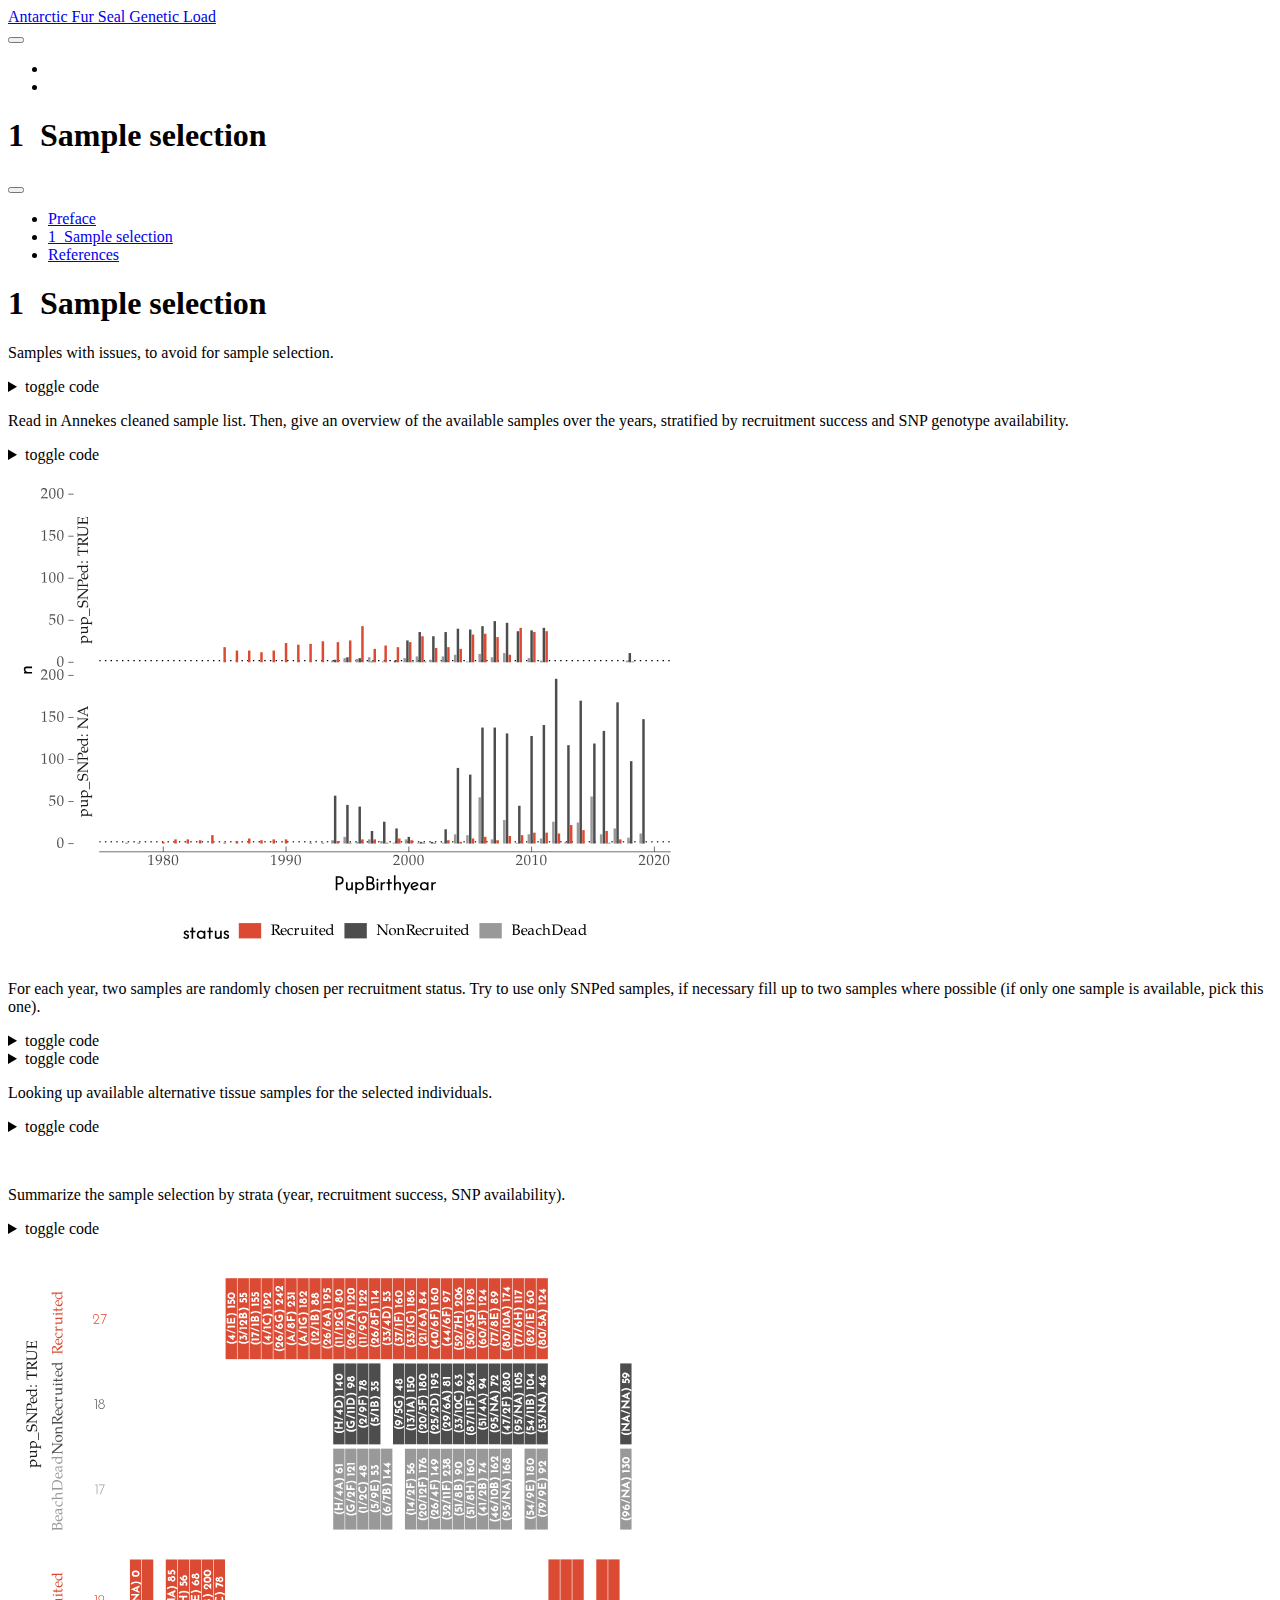
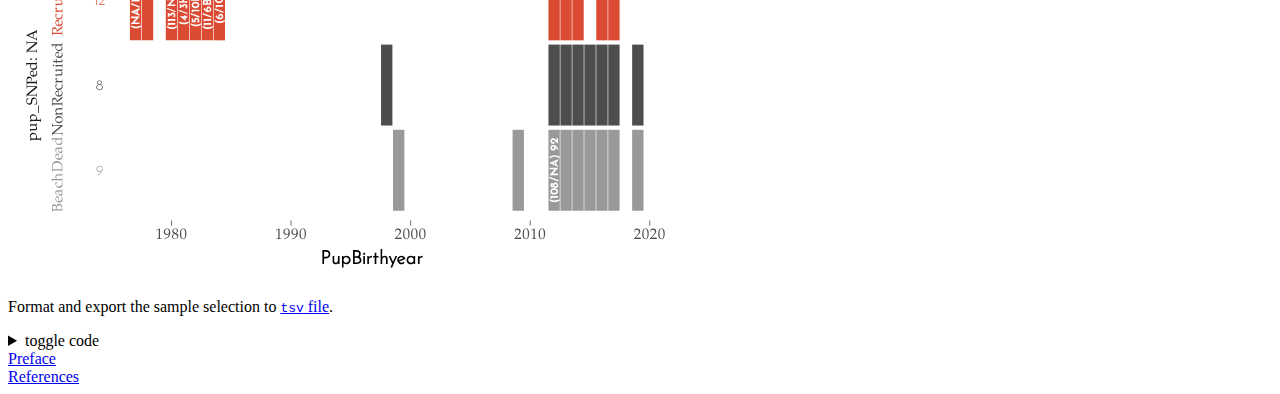
==== commit 6f4eee0a: "include pico green info in sample selection" ====
--- a/docs/qmd/01_sample_selection.html
+++ b/docs/qmd/01_sample_selection.html
@@ -1,145 +1,159 @@
 <!DOCTYPE html>
 <html xmlns="http://www.w3.org/1999/xhtml" lang="en" xml:lang="en"><head>
-  <meta charset="utf-8">
-  <meta name="generator" content="quarto-0.9.238">
-  <meta name="viewport" content="width=device-width, initial-scale=1.0, user-scalable=yes">
-  <title>Antarctic Fur Seal Genetic Load - 1&nbsp; Sample selection</title>
-  <style>
-    code{white-space: pre-wrap;}
-    span.smallcaps{font-variant: small-caps;}
-    span.underline{text-decoration: underline;}
-    div.column{display: inline-block; vertical-align: top; width: 50%;}
-    div.hanging-indent{margin-left: 1.5em; text-indent: -1.5em;}
-    ul.task-list{list-style: none;}
-    pre > code.sourceCode { white-space: pre; position: relative; }
-    pre > code.sourceCode > span { display: inline-block; line-height: 1.25; }
-    pre > code.sourceCode > span:empty { height: 1.2em; }
-    .sourceCode { overflow: visible; }
-    code.sourceCode > span { color: inherit; text-decoration: inherit; }
-    div.sourceCode { margin: 1em 0; }
-    pre.sourceCode { margin: 0; }
-    @media screen {
-    div.sourceCode { overflow: auto; }
-    }
-    @media print {
-    pre > code.sourceCode { white-space: pre-wrap; }
-    pre > code.sourceCode > span { text-indent: -5em; padding-left: 5em; }
-    }
-    pre.numberSource code
-      { counter-reset: source-line 0; }
-    pre.numberSource code > span
-      { position: relative; left: -4em; counter-increment: source-line; }
-    pre.numberSource code > span > a:first-child::before
-      { content: counter(source-line);
-        position: relative; left: -1em; text-align: right; vertical-align: baseline;
-        border: none; display: inline-block;
-        -webkit-touch-callout: none; -webkit-user-select: none;
-        -khtml-user-select: none; -moz-user-select: none;
-        -ms-user-select: none; user-select: none;
-        padding: 0 4px; width: 4em;
-        color: #aaaaaa;
-      }
-    pre.numberSource { margin-left: 3em; border-left: 1px solid #aaaaaa;  padding-left: 4px; }
-    div.sourceCode
-      {   }
-    @media screen {
-    pre > code.sourceCode > span > a:first-child::before { text-decoration: underline; }
-    }
-    code span.al { color: #ff0000; font-weight: bold; } /* Alert */
-    code span.an { color: #60a0b0; font-weight: bold; font-style: italic; } /* Annotation */
-    code span.at { color: #7d9029; } /* Attribute */
-    code span.bn { color: #40a070; } /* BaseN */
-    code span.bu { } /* BuiltIn */
-    code span.cf { color: #007020; font-weight: bold; } /* ControlFlow */
-    code span.ch { color: #4070a0; } /* Char */
-    code span.cn { color: #880000; } /* Constant */
-    code span.co { color: #60a0b0; font-style: italic; } /* Comment */
-    code span.cv { color: #60a0b0; font-weight: bold; font-style: italic; } /* CommentVar */
-    code span.do { color: #ba2121; font-style: italic; } /* Documentation */
-    code span.dt { color: #902000; } /* DataType */
-    code span.dv { color: #40a070; } /* DecVal */
-    code span.er { color: #ff0000; font-weight: bold; } /* Error */
-    code span.ex { } /* Extension */
-    code span.fl { color: #40a070; } /* Float */
-    code span.fu { color: #06287e; } /* Function */
-    code span.im { } /* Import */
-    code span.in { color: #60a0b0; font-weight: bold; font-style: italic; } /* Information */
-    code span.kw { color: #007020; font-weight: bold; } /* Keyword */
-    code span.op { color: #666666; } /* Operator */
-    code span.ot { color: #007020; } /* Other */
-    code span.pp { color: #bc7a00; } /* Preprocessor */
-    code span.sc { color: #4070a0; } /* SpecialChar */
-    code span.ss { color: #bb6688; } /* SpecialString */
-    code span.st { color: #4070a0; } /* String */
-    code span.va { color: #19177c; } /* Variable */
-    code span.vs { color: #4070a0; } /* VerbatimString */
-    code span.wa { color: #60a0b0; font-weight: bold; font-style: italic; } /* Warning */
-  </style>
-
-  <script src="../site_libs/quarto-nav/quarto-nav.js"></script>
-  <script src="../site_libs/quarto-nav/headroom.min.js"></script>
-  <script src="../site_libs/clipboard/clipboard.min.js"></script>
-  <meta name="quarto:offset" content="../">
-  <script src="../site_libs/quarto-search/autocomplete.umd.js"></script>
-  <script src="../site_libs/quarto-search/fuse.min.js"></script>
-  <script src="../site_libs/quarto-search/quarto-search.js"></script>
-  <link href="../qmd/references.html" rel="next">
-  <link href="../index.html" rel="prev">
-  <link href="../img/arcgaz_plain.svg" rel="icon" type="image/svg+xml">
-  <script src="../site_libs/quarto-html/quarto.js"></script>
-  <script src="../site_libs/quarto-html/popper.min.js"></script>
-  <script src="../site_libs/quarto-html/tippy.umd.min.js"></script>
-  <script src="../site_libs/quarto-html/anchor.min.js"></script>
-  <link href="../site_libs/quarto-html/tippy.css" rel="stylesheet">
-  <link id="quarto-text-highlighting-styles" href="../site_libs/quarto-html/quarto-syntax-highlighting.css" rel="stylesheet">
-  <script src="../site_libs/bootstrap/bootstrap.min.js"></script>
-  <link href="../site_libs/bootstrap/bootstrap-icons.css" rel="stylesheet">
-  <link href="../site_libs/bootstrap/bootstrap.min.css" rel="stylesheet">
-  <script id="quarto-search-options" type="application/json">{
-    "location": "navbar",
-    "copy-button": false,
-    "collapse-after": 3,
-    "panel-placement": "end",
-    "type": "overlay",
-    "limit": 20,
-    "language": {
-      "search-no-results-text": "No results",
-      "search-matching-documents-text": "matching documents",
-      "search-copy-link-title": "Copy link to search",
-      "search-hide-matches-text": "Hide additional matches",
-      "search-more-match-text": "more match in this document",
-      "search-more-matches-text": "more matches in this document",
-      "search-clear-button-title": "Clear",
-      "search-detached-cancel-button-title": "Cancel",
-      "search-submit-button-title": "Submit"
-    }
-  }</script>
-  <script src="../site_libs/htmlwidgets-1.5.4/htmlwidgets.js"></script>
-  <script src="../site_libs/jquery-3.5.1/jquery.min.js"></script>
-  <link href="../site_libs/datatables-css-0.0.0/datatables-crosstalk.css" rel="stylesheet">
-  <script src="../site_libs/datatables-binding-0.17/datatables.js"></script>
-  <link href="../site_libs/dt-core-1.10.20/css/jquery.dataTables.min.css" rel="stylesheet">
-  <link href="../site_libs/dt-core-1.10.20/css/jquery.dataTables.extra.css" rel="stylesheet">
-  <script src="../site_libs/dt-core-1.10.20/js/jquery.dataTables.min.js"></script>
-  <link href="../site_libs/dt-ext-buttons-1.10.20/css/buttons.dataTables.min.css" rel="stylesheet">
-  <script src="../site_libs/dt-ext-buttons-1.10.20/js/dataTables.buttons.min.js"></script>
-  <script src="../site_libs/dt-ext-buttons-1.10.20/js/buttons.html5.min.js"></script>
-  <script src="../site_libs/dt-ext-buttons-1.10.20/js/buttons.colVis.min.js"></script>
-  <script src="../site_libs/dt-ext-buttons-1.10.20/js/buttons.print.min.js"></script>
-  <link href="../site_libs/crosstalk-1.2.0/css/crosstalk.min.css" rel="stylesheet">
-  <script src="../site_libs/crosstalk-1.2.0/js/crosstalk.min.js"></script>
-  <!--[if lt IE 9]>
-    <script src="//cdnjs.cloudflare.com/ajax/libs/html5shiv/3.7.3/html5shiv-printshiv.min.js"></script>
-  <![endif]-->
+
+<meta charset="utf-8">
+<meta name="generator" content="quarto-1.1.132">
+
+<meta name="viewport" content="width=device-width, initial-scale=1.0, user-scalable=yes">
+
+
+<title>Antarctic Fur Seal Genetic Load - 1&nbsp; Sample selection</title>
+<style>
+code{white-space: pre-wrap;}
+span.smallcaps{font-variant: small-caps;}
+div.columns{display: flex; gap: min(4vw, 1.5em);}
+div.column{flex: auto; overflow-x: auto;}
+div.hanging-indent{margin-left: 1.5em; text-indent: -1.5em;}
+ul.task-list{list-style: none;}
+ul.task-list li input[type="checkbox"] {
+  width: 0.8em;
+  margin: 0 0.8em 0.2em -1.6em;
+  vertical-align: middle;
+}
+pre > code.sourceCode { white-space: pre; position: relative; }
+pre > code.sourceCode > span { display: inline-block; line-height: 1.25; }
+pre > code.sourceCode > span:empty { height: 1.2em; }
+.sourceCode { overflow: visible; }
+code.sourceCode > span { color: inherit; text-decoration: inherit; }
+div.sourceCode { margin: 1em 0; }
+pre.sourceCode { margin: 0; }
+@media screen {
+div.sourceCode { overflow: auto; }
+}
+@media print {
+pre > code.sourceCode { white-space: pre-wrap; }
+pre > code.sourceCode > span { text-indent: -5em; padding-left: 5em; }
+}
+pre.numberSource code
+  { counter-reset: source-line 0; }
+pre.numberSource code > span
+  { position: relative; left: -4em; counter-increment: source-line; }
+pre.numberSource code > span > a:first-child::before
+  { content: counter(source-line);
+    position: relative; left: -1em; text-align: right; vertical-align: baseline;
+    border: none; display: inline-block;
+    -webkit-touch-callout: none; -webkit-user-select: none;
+    -khtml-user-select: none; -moz-user-select: none;
+    -ms-user-select: none; user-select: none;
+    padding: 0 4px; width: 4em;
+    color: #aaaaaa;
+  }
+pre.numberSource { margin-left: 3em; border-left: 1px solid #aaaaaa;  padding-left: 4px; }
+div.sourceCode
+  {   }
+@media screen {
+pre > code.sourceCode > span > a:first-child::before { text-decoration: underline; }
+}
+code span.al { color: #ff0000; font-weight: bold; } /* Alert */
+code span.an { color: #60a0b0; font-weight: bold; font-style: italic; } /* Annotation */
+code span.at { color: #7d9029; } /* Attribute */
+code span.bn { color: #40a070; } /* BaseN */
+code span.bu { color: #008000; } /* BuiltIn */
+code span.cf { color: #007020; font-weight: bold; } /* ControlFlow */
+code span.ch { color: #4070a0; } /* Char */
+code span.cn { color: #880000; } /* Constant */
+code span.co { color: #60a0b0; font-style: italic; } /* Comment */
+code span.cv { color: #60a0b0; font-weight: bold; font-style: italic; } /* CommentVar */
+code span.do { color: #ba2121; font-style: italic; } /* Documentation */
+code span.dt { color: #902000; } /* DataType */
+code span.dv { color: #40a070; } /* DecVal */
+code span.er { color: #ff0000; font-weight: bold; } /* Error */
+code span.ex { } /* Extension */
+code span.fl { color: #40a070; } /* Float */
+code span.fu { color: #06287e; } /* Function */
+code span.im { color: #008000; font-weight: bold; } /* Import */
+code span.in { color: #60a0b0; font-weight: bold; font-style: italic; } /* Information */
+code span.kw { color: #007020; font-weight: bold; } /* Keyword */
+code span.op { color: #666666; } /* Operator */
+code span.ot { color: #007020; } /* Other */
+code span.pp { color: #bc7a00; } /* Preprocessor */
+code span.sc { color: #4070a0; } /* SpecialChar */
+code span.ss { color: #bb6688; } /* SpecialString */
+code span.st { color: #4070a0; } /* String */
+code span.va { color: #19177c; } /* Variable */
+code span.vs { color: #4070a0; } /* VerbatimString */
+code span.wa { color: #60a0b0; font-weight: bold; font-style: italic; } /* Warning */
+</style>
+
+
+<script src="../site_libs/quarto-nav/quarto-nav.js"></script>
+<script src="../site_libs/quarto-nav/headroom.min.js"></script>
+<script src="../site_libs/clipboard/clipboard.min.js"></script>
+<script src="../site_libs/quarto-search/autocomplete.umd.js"></script>
+<script src="../site_libs/quarto-search/fuse.min.js"></script>
+<script src="../site_libs/quarto-search/quarto-search.js"></script>
+<meta name="quarto:offset" content="../">
+<link href="../qmd/references.html" rel="next">
+<link href="../index.html" rel="prev">
+<link href="../img/arcgaz_plain.svg" rel="icon" type="image/svg+xml">
+<script src="../site_libs/quarto-html/quarto.js"></script>
+<script src="../site_libs/quarto-html/popper.min.js"></script>
+<script src="../site_libs/quarto-html/tippy.umd.min.js"></script>
+<script src="../site_libs/quarto-html/anchor.min.js"></script>
+<link href="../site_libs/quarto-html/tippy.css" rel="stylesheet">
+<link href="../site_libs/quarto-html/quarto-syntax-highlighting.css" rel="stylesheet" id="quarto-text-highlighting-styles">
+<script src="../site_libs/bootstrap/bootstrap.min.js"></script>
+<link href="../site_libs/bootstrap/bootstrap-icons.css" rel="stylesheet">
+<link href="../site_libs/bootstrap/bootstrap.min.css" rel="stylesheet" id="quarto-bootstrap" data-mode="light">
+<script id="quarto-search-options" type="application/json">{
+  "location": "navbar",
+  "copy-button": false,
+  "collapse-after": 3,
+  "panel-placement": "end",
+  "type": "overlay",
+  "limit": 20,
+  "language": {
+    "search-no-results-text": "No results",
+    "search-matching-documents-text": "matching documents",
+    "search-copy-link-title": "Copy link to search",
+    "search-hide-matches-text": "Hide additional matches",
+    "search-more-match-text": "more match in this document",
+    "search-more-matches-text": "more matches in this document",
+    "search-clear-button-title": "Clear",
+    "search-detached-cancel-button-title": "Cancel",
+    "search-submit-button-title": "Submit"
+  }
+}</script>
+
+<script src="../site_libs/htmlwidgets-1.5.4/htmlwidgets.js"></script>
+<script src="../site_libs/jquery-3.5.1/jquery.min.js"></script>
+<link href="../site_libs/datatables-css-0.0.0/datatables-crosstalk.css" rel="stylesheet">
+<script src="../site_libs/datatables-binding-0.17/datatables.js"></script>
+<link href="../site_libs/dt-core-1.10.20/css/jquery.dataTables.min.css" rel="stylesheet">
+<link href="../site_libs/dt-core-1.10.20/css/jquery.dataTables.extra.css" rel="stylesheet">
+<script src="../site_libs/dt-core-1.10.20/js/jquery.dataTables.min.js"></script>
+<link href="../site_libs/dt-ext-buttons-1.10.20/css/buttons.dataTables.min.css" rel="stylesheet">
+<script src="../site_libs/dt-ext-buttons-1.10.20/js/dataTables.buttons.min.js"></script>
+<script src="../site_libs/dt-ext-buttons-1.10.20/js/buttons.html5.min.js"></script>
+<script src="../site_libs/dt-ext-buttons-1.10.20/js/buttons.colVis.min.js"></script>
+<script src="../site_libs/dt-ext-buttons-1.10.20/js/buttons.print.min.js"></script>
+<link href="../site_libs/crosstalk-1.2.0/css/crosstalk.min.css" rel="stylesheet">
+<script src="../site_libs/crosstalk-1.2.0/js/crosstalk.min.js"></script>
+
+
 </head>
-<body class="floating nav-fixed">
+
+<body class="nav-sidebar floating nav-fixed">
+
 <div id="quarto-search-results"></div>
   <header id="quarto-header" class="headroom fixed-top">
     <nav class="navbar navbar-expand-lg navbar-dark ">
       <div class="navbar-container container-fluid">
-      <a class="navbar-brand" href="../index.html">
+      <div class="navbar-brand-container">
+    <a class="navbar-brand" href="../index.html">
     <span class="navbar-title">Antarctic Fur Seal Genetic Load</span>
-  </a>
+    </a>
+  </div>
           <button class="navbar-toggler" type="button" data-bs-toggle="collapse" data-bs-target="#navbarCollapse" aria-controls="navbarCollapse" aria-expanded="false" aria-label="Toggle navigation" onclick="if (window.quartoToggleHeadroom) { window.quartoToggleHeadroom(); }">
   <span class="navbar-toggler-icon"></span>
 </button>
@@ -204,9 +218,23 @@
     </div>
 <!-- main -->
 <main class="content" id="quarto-document-content">
+
 <header id="title-block-header" class="quarto-title-block default">
-
-<div class="quarto-title"><h1 class="title d-none d-lg-block display-7"><span class="chapter-number">1</span>&nbsp; <span class="chapter-title">Sample selection</span></h1></div></header>
+<div class="quarto-title">
+<h1 class="title d-none d-lg-block"><span class="chapter-number">1</span>&nbsp; <span class="chapter-title">Sample selection</span></h1>
+</div>
+
+
+
+<div class="quarto-title-meta">
+
+    
+    
+  </div>
+  
+
+</header>
+
 <p>Samples with issues, to avoid for sample selection.</p>
 <div class="cell">
 <details>
@@ -216,7 +244,8 @@
 <span id="cb1-3"><a href="#cb1-3" aria-hidden="true" tabindex="-1"></a>   <span class="st">"AGP08134"</span>, <span class="co"># 2_explore..., l 65 ff potential sample mixup</span></span>
 <span id="cb1-4"><a href="#cb1-4" aria-hidden="true" tabindex="-1"></a>   <span class="st">"AGP08139"</span>, <span class="co">#                       continued</span></span>
 <span id="cb1-5"><a href="#cb1-5" aria-hidden="true" tabindex="-1"></a>   <span class="st">"AGP18084"</span>  <span class="co"># 2_explore..., l 69, mum genetic mismatch</span></span>
-<span id="cb1-6"><a href="#cb1-6" aria-hidden="true" tabindex="-1"></a>)</span></code><button title="Copy to Clipboard" class="code-copy-button"><i class="bi"></i></button></pre></div>
+<span id="cb1-6"><a href="#cb1-6" aria-hidden="true" tabindex="-1"></a>   <span class="co"># REMEMBER TO ALSO EXCLUDE THE SAMPLES THAT HAVE ALREADY BEEN RESEQED</span></span>
+<span id="cb1-7"><a href="#cb1-7" aria-hidden="true" tabindex="-1"></a>)</span></code><button title="Copy to Clipboard" class="code-copy-button"><i class="bi"></i></button></pre></div>
 </details>
 </div>
 <p>Read in Annekes cleaned sample list. Then, give an overview of the available samples over the years, stratified by recruitment success and SNP genotype availability.</p>
@@ -241,7 +270,7 @@
 <span id="cb2-16"><a href="#cb2-16" aria-hidden="true" tabindex="-1"></a>  <span class="fu">group_by</span>(PupBirthyear, status, pup_SNPed) <span class="sc">|&gt;</span> </span>
 <span id="cb2-17"><a href="#cb2-17" aria-hidden="true" tabindex="-1"></a>  <span class="fu">count</span>() <span class="sc">|&gt;</span> </span>
 <span id="cb2-18"><a href="#cb2-18" aria-hidden="true" tabindex="-1"></a>  <span class="fu">ggplot</span>() <span class="sc">+</span></span>
-<span id="cb2-19"><a href="#cb2-19" aria-hidden="true" tabindex="-1"></a>  <span class="fu">geom_hline</span>(<span class="at">yintercept =</span> <span class="dv">2</span>, <span class="at">linetype =</span> <span class="dv">3</span> ) <span class="sc">+</span></span>
+<span id="cb2-19"><a href="#cb2-19" aria-hidden="true" tabindex="-1"></a>  <span class="co"># geom_hline(yintercept = 2, linetype = 3 ) +</span></span>
 <span id="cb2-20"><a href="#cb2-20" aria-hidden="true" tabindex="-1"></a>  <span class="fu">geom_bar</span>(<span class="fu">aes</span>(<span class="at">x =</span> PupBirthyear, <span class="at">y =</span> n, <span class="at">fill =</span> status),</span>
 <span id="cb2-21"><a href="#cb2-21" aria-hidden="true" tabindex="-1"></a>           <span class="at">stat =</span> <span class="st">"identity"</span>,</span>
 <span id="cb2-22"><a href="#cb2-22" aria-hidden="true" tabindex="-1"></a>           <span class="at">position =</span> <span class="fu">position_dodge2</span>(<span class="at">width =</span> <span class="fl">0.9</span>, <span class="at">preserve =</span> <span class="st">"single"</span>),</span>
@@ -262,147 +291,209 @@
 <div class="cell">
 <details>
 <summary>toggle code</summary>
-<div class="sourceCode cell-code" id="cb3"><pre class="sourceCode r code-with-copy"><code class="sourceCode r"><span id="cb3-1"><a href="#cb3-1" aria-hidden="true" tabindex="-1"></a>data_selection <span class="ot">&lt;-</span> data <span class="sc">|&gt;</span> </span>
-<span id="cb3-2"><a href="#cb3-2" aria-hidden="true" tabindex="-1"></a>  <span class="fu">mutate</span>(<span class="at">fitness_class =</span> <span class="fu">if_else</span>(status <span class="sc">%in%</span> <span class="fu">c</span>(<span class="st">"BeachDead"</span>, <span class="st">"NonRecruited"</span>),</span>
-<span id="cb3-3"><a href="#cb3-3" aria-hidden="true" tabindex="-1"></a>                                 <span class="st">"NonRecruited"</span>, status)) <span class="sc">|&gt;</span> </span>
-<span id="cb3-4"><a href="#cb3-4" aria-hidden="true" tabindex="-1"></a>  <span class="fu">filter</span>(<span class="sc">!</span><span class="fu">duplicated</span>(uniqueID_pup),</span>
-<span id="cb3-5"><a href="#cb3-5" aria-hidden="true" tabindex="-1"></a>         PupSex <span class="sc">==</span> <span class="st">"F"</span>,</span>
-<span id="cb3-6"><a href="#cb3-6" aria-hidden="true" tabindex="-1"></a>         fitness_class <span class="sc">%in%</span> <span class="fu">c</span>(<span class="st">"Recruited"</span>, <span class="st">"NonRecruited"</span>) ) <span class="sc">|&gt;</span> </span>
-<span id="cb3-7"><a href="#cb3-7" aria-hidden="true" tabindex="-1"></a>  <span class="fu">group_by</span>(PupBirthyear, fitness_class, pup_SNPed) <span class="sc">|&gt;</span> </span>
-<span id="cb3-8"><a href="#cb3-8" aria-hidden="true" tabindex="-1"></a>  <span class="fu">mutate</span>(<span class="at">selector =</span> <span class="fu">sample</span>(<span class="dv">1</span><span class="sc">:</span><span class="fu">n</span>())) <span class="sc">|&gt;</span> <span class="co"># random selection order within year x fitness_class</span></span>
-<span id="cb3-9"><a href="#cb3-9" aria-hidden="true" tabindex="-1"></a>  <span class="fu">filter</span>(selector <span class="sc">&lt;=</span> <span class="dv">2</span>) <span class="sc">|&gt;</span>            <span class="co"># slice_sample(n = 2) cant subset for years with only one sample </span></span>
-<span id="cb3-10"><a href="#cb3-10" aria-hidden="true" tabindex="-1"></a>  <span class="fu">ungroup</span>() <span class="sc">|&gt;</span> </span>
-<span id="cb3-11"><a href="#cb3-11" aria-hidden="true" tabindex="-1"></a>  <span class="fu">arrange</span>(PupBirthyear, fitness_class, pup_SNPed) <span class="sc">|&gt;</span> </span>
-<span id="cb3-12"><a href="#cb3-12" aria-hidden="true" tabindex="-1"></a>  <span class="fu">group_by</span>(PupBirthyear, fitness_class) <span class="sc">|&gt;</span> </span>
-<span id="cb3-13"><a href="#cb3-13" aria-hidden="true" tabindex="-1"></a>  <span class="fu">mutate</span>(<span class="at">priority =</span> <span class="fu">row_number</span>()) <span class="sc">|&gt;</span></span>
-<span id="cb3-14"><a href="#cb3-14" aria-hidden="true" tabindex="-1"></a>  <span class="fu">ungroup</span>() <span class="sc">|&gt;</span> </span>
-<span id="cb3-15"><a href="#cb3-15" aria-hidden="true" tabindex="-1"></a>  <span class="fu">filter</span>(priority <span class="sc">&lt;=</span> <span class="dv">2</span>) <span class="sc">|&gt;</span>             <span class="co"># if possible, use SNPed samples, fill up if necessary</span></span>
-<span id="cb3-16"><a href="#cb3-16" aria-hidden="true" tabindex="-1"></a>  <span class="fu">mutate</span>(<span class="at">uniqueID_pup =</span> <span class="fu">if_else</span>(<span class="fu">is.na</span>(uniqueID_pup),   <span class="co"># the sample from 1977 is IDed as &lt;NA&gt;</span></span>
-<span id="cb3-17"><a href="#cb3-17" aria-hidden="true" tabindex="-1"></a>                                <span class="st">"ID_00"</span>, uniqueID_pup))                     <span class="co"># change to ID_00</span></span></code><button title="Copy to Clipboard" class="code-copy-button"><i class="bi"></i></button></pre></div>
+<div class="sourceCode cell-code" id="cb3"><pre class="sourceCode r code-with-copy"><code class="sourceCode r"><span id="cb3-1"><a href="#cb3-1" aria-hidden="true" tabindex="-1"></a><span class="co"># best_concentrations &lt;- readxl::read_xlsx(here("../import_anneke/data/processed/concentrations_remaining_recruits.xlsx")) |&gt; </span></span>
+<span id="cb3-2"><a href="#cb3-2" aria-hidden="true" tabindex="-1"></a><span class="co">#   bind_rows(readxl::read_xlsx(here("../import_anneke/data/processed/concentrations_remaining_nonrecruits_with_SNPed_mums.xlsx"))) |&gt; </span></span>
+<span id="cb3-3"><a href="#cb3-3" aria-hidden="true" tabindex="-1"></a><span class="co">#   dplyr::select(uniqueID_pup, SampleID:Gel) |&gt; </span></span>
+<span id="cb3-4"><a href="#cb3-4" aria-hidden="true" tabindex="-1"></a><span class="co">#   arrange(uniqueID_pup, -Picogreen_con) |&gt; </span></span>
+<span id="cb3-5"><a href="#cb3-5" aria-hidden="true" tabindex="-1"></a><span class="co">#   filter(!duplicated(uniqueID_pup))</span></span>
+<span id="cb3-6"><a href="#cb3-6" aria-hidden="true" tabindex="-1"></a></span>
+<span id="cb3-7"><a href="#cb3-7" aria-hidden="true" tabindex="-1"></a><span class="co"># sample_to_id &lt;- readxl::read_xlsx(here("../import_anneke/data/processed/Trains_metadata_2022.xlsx")) |&gt; </span></span>
+<span id="cb3-8"><a href="#cb3-8" aria-hidden="true" tabindex="-1"></a><span class="co">#    dplyr::select(SampleID = PupTissueID, uniqueID_pup)</span></span>
+<span id="cb3-9"><a href="#cb3-9" aria-hidden="true" tabindex="-1"></a></span>
+<span id="cb3-10"><a href="#cb3-10" aria-hidden="true" tabindex="-1"></a>data_con <span class="ot">&lt;-</span> readxl<span class="sc">::</span><span class="fu">read_xlsx</span>(<span class="fu">here</span>(<span class="st">"../import_anneke/data/processed/Agaz_DNA_extraction_info.xlsx"</span>)) <span class="sc">|&gt;</span> </span>
+<span id="cb3-11"><a href="#cb3-11" aria-hidden="true" tabindex="-1"></a>   <span class="fu">rename</span>(<span class="at">PupTissueID =</span> SampleID)</span>
+<span id="cb3-12"><a href="#cb3-12" aria-hidden="true" tabindex="-1"></a> </span>
+<span id="cb3-13"><a href="#cb3-13" aria-hidden="true" tabindex="-1"></a>data_with_con <span class="ot">&lt;-</span> data <span class="sc">|&gt;</span> </span>
+<span id="cb3-14"><a href="#cb3-14" aria-hidden="true" tabindex="-1"></a>  <span class="fu">mutate</span>(<span class="at">fitness_class =</span> <span class="fu">if_else</span>(status <span class="sc">%in%</span> <span class="fu">c</span>(<span class="st">"BeachDead"</span>, <span class="st">"NonRecruited"</span>),</span>
+<span id="cb3-15"><a href="#cb3-15" aria-hidden="true" tabindex="-1"></a>                                 <span class="st">"NonRecruited"</span>, status)) <span class="sc">|&gt;</span> </span>
+<span id="cb3-16"><a href="#cb3-16" aria-hidden="true" tabindex="-1"></a>  <span class="fu">filter</span>(<span class="sc">!</span><span class="fu">duplicated</span>(uniqueID_pup),</span>
+<span id="cb3-17"><a href="#cb3-17" aria-hidden="true" tabindex="-1"></a>         PupSex <span class="sc">==</span> <span class="st">"F"</span>,</span>
+<span id="cb3-18"><a href="#cb3-18" aria-hidden="true" tabindex="-1"></a>         fitness_class <span class="sc">%in%</span> <span class="fu">c</span>(<span class="st">"Recruited"</span>, <span class="st">"NonRecruited"</span>) ) <span class="sc">|&gt;</span></span>
+<span id="cb3-19"><a href="#cb3-19" aria-hidden="true" tabindex="-1"></a>  <span class="fu">left_join</span>(data_con)</span>
+<span id="cb3-20"><a href="#cb3-20" aria-hidden="true" tabindex="-1"></a></span>
+<span id="cb3-21"><a href="#cb3-21" aria-hidden="true" tabindex="-1"></a>data_top_con <span class="ot">&lt;-</span> data_with_con <span class="sc">|&gt;</span> </span>
+<span id="cb3-22"><a href="#cb3-22" aria-hidden="true" tabindex="-1"></a>  <span class="fu">group_by</span>(PupBirthyear, status, pup_SNPed) <span class="sc">|&gt;</span> </span>
+<span id="cb3-23"><a href="#cb3-23" aria-hidden="true" tabindex="-1"></a>  <span class="fu">mutate</span>(<span class="at">con_where_possible =</span> <span class="fu">if_else</span>(<span class="fu">is.na</span>(Picogreen_con) <span class="sc">|</span> Picogreen_con <span class="sc">&lt;</span> <span class="dv">45</span>,</span>
+<span id="cb3-24"><a href="#cb3-24" aria-hidden="true" tabindex="-1"></a>                                      <span class="fu">runif</span>(<span class="at">n =</span> <span class="fu">length</span>(Picogreen_con), <span class="sc">-</span><span class="dv">150</span>, <span class="sc">-</span><span class="dv">100</span>),</span>
+<span id="cb3-25"><a href="#cb3-25" aria-hidden="true" tabindex="-1"></a>                                      Picogreen_con)) <span class="sc">|&gt;</span> </span>
+<span id="cb3-26"><a href="#cb3-26" aria-hidden="true" tabindex="-1"></a>  <span class="fu">arrange</span>(PupBirthyear, status, pup_SNPed, <span class="sc">-</span>con_where_possible) <span class="sc">|&gt;</span></span>
+<span id="cb3-27"><a href="#cb3-27" aria-hidden="true" tabindex="-1"></a>  <span class="fu">mutate</span>(<span class="at">con_rank =</span> <span class="fu">row_number</span>(),</span>
+<span id="cb3-28"><a href="#cb3-28" aria-hidden="true" tabindex="-1"></a>         <span class="at">con_n =</span> <span class="fu">n</span>()) <span class="sc">|&gt;</span> </span>
+<span id="cb3-29"><a href="#cb3-29" aria-hidden="true" tabindex="-1"></a>  <span class="co"># filter(con_rank &lt; 4) |&gt; </span></span>
+<span id="cb3-30"><a href="#cb3-30" aria-hidden="true" tabindex="-1"></a>  <span class="fu">ungroup</span>()</span></code><button title="Copy to Clipboard" class="code-copy-button"><i class="bi"></i></button></pre></div>
+</details>
+</div>
+<div class="cell">
+<details>
+<summary>toggle code</summary>
+<div class="sourceCode cell-code" id="cb4"><pre class="sourceCode r code-with-copy"><code class="sourceCode r"><span id="cb4-1"><a href="#cb4-1" aria-hidden="true" tabindex="-1"></a>data_selection <span class="ot">&lt;-</span> data_top_con <span class="sc">|&gt;</span> </span>
+<span id="cb4-2"><a href="#cb4-2" aria-hidden="true" tabindex="-1"></a>  <span class="fu">mutate</span>(<span class="at">fitness_class =</span> <span class="fu">if_else</span>(status <span class="sc">%in%</span> <span class="fu">c</span>(<span class="st">"BeachDead"</span>, <span class="st">"NonRecruited"</span>),</span>
+<span id="cb4-3"><a href="#cb4-3" aria-hidden="true" tabindex="-1"></a>                                 <span class="st">"NonRecruited"</span>, status)) <span class="sc">|&gt;</span> </span>
+<span id="cb4-4"><a href="#cb4-4" aria-hidden="true" tabindex="-1"></a>  <span class="fu">filter</span>(<span class="sc">!</span><span class="fu">duplicated</span>(uniqueID_pup),</span>
+<span id="cb4-5"><a href="#cb4-5" aria-hidden="true" tabindex="-1"></a>         PupSex <span class="sc">==</span> <span class="st">"F"</span>,</span>
+<span id="cb4-6"><a href="#cb4-6" aria-hidden="true" tabindex="-1"></a>         fitness_class <span class="sc">%in%</span> <span class="fu">c</span>(<span class="st">"Recruited"</span>, <span class="st">"NonRecruited"</span>) ) <span class="sc">|&gt;</span> </span>
+<span id="cb4-7"><a href="#cb4-7" aria-hidden="true" tabindex="-1"></a>  <span class="fu">group_by</span>(PupBirthyear, status, pup_SNPed) <span class="sc">|&gt;</span> </span>
+<span id="cb4-8"><a href="#cb4-8" aria-hidden="true" tabindex="-1"></a>  <span class="fu">slice_sample</span>(<span class="at">n =</span> <span class="dv">1</span>, <span class="at">weight_by =</span> scales<span class="sc">::</span><span class="fu">rescale</span>(con_where_possible)) <span class="sc">|&gt;</span> </span>
+<span id="cb4-9"><a href="#cb4-9" aria-hidden="true" tabindex="-1"></a>  <span class="co"># mutate(selector = sample(1:n())) |&gt; # random selection order within year x fitness_class</span></span>
+<span id="cb4-10"><a href="#cb4-10" aria-hidden="true" tabindex="-1"></a>  <span class="co"># filter(selector &lt;= 2) |&gt;            # slice_sample(n = 2) cant subset for years with only one sample </span></span>
+<span id="cb4-11"><a href="#cb4-11" aria-hidden="true" tabindex="-1"></a>  <span class="fu">ungroup</span>() <span class="sc">|&gt;</span> </span>
+<span id="cb4-12"><a href="#cb4-12" aria-hidden="true" tabindex="-1"></a>  <span class="fu">arrange</span>(PupBirthyear, status, pup_SNPed) <span class="sc">|&gt;</span> </span>
+<span id="cb4-13"><a href="#cb4-13" aria-hidden="true" tabindex="-1"></a>  <span class="fu">group_by</span>(PupBirthyear, status) <span class="sc">|&gt;</span> </span>
+<span id="cb4-14"><a href="#cb4-14" aria-hidden="true" tabindex="-1"></a>  <span class="fu">mutate</span>(<span class="at">priority =</span> <span class="fu">row_number</span>()) <span class="sc">|&gt;</span></span>
+<span id="cb4-15"><a href="#cb4-15" aria-hidden="true" tabindex="-1"></a>  <span class="fu">ungroup</span>() <span class="sc">|&gt;</span> </span>
+<span id="cb4-16"><a href="#cb4-16" aria-hidden="true" tabindex="-1"></a>  <span class="fu">filter</span>(priority <span class="sc">&lt;=</span> <span class="dv">1</span>) <span class="sc">|&gt;</span>             <span class="co"># if possible, use SNPed samples, fill up if necessary</span></span>
+<span id="cb4-17"><a href="#cb4-17" aria-hidden="true" tabindex="-1"></a>  <span class="fu">mutate</span>(<span class="at">uniqueID_pup =</span> <span class="fu">if_else</span>(<span class="fu">is.na</span>(uniqueID_pup),   <span class="co"># the sample from 1977 is IDed as &lt;NA&gt;</span></span>
+<span id="cb4-18"><a href="#cb4-18" aria-hidden="true" tabindex="-1"></a>                                <span class="st">"ID_00"</span>, uniqueID_pup)) <span class="sc">|&gt;</span> <span class="co"># change to ID_00</span></span>
+<span id="cb4-19"><a href="#cb4-19" aria-hidden="true" tabindex="-1"></a>  <span class="fu">mutate</span>(<span class="at">y =</span> <span class="fu">c</span>(<span class="at">Recruited =</span> .<span class="dv">5</span>,</span>
+<span id="cb4-20"><a href="#cb4-20" aria-hidden="true" tabindex="-1"></a>               <span class="at">NonRecruited =</span> <span class="sc">-</span>.<span class="dv">5</span>,</span>
+<span id="cb4-21"><a href="#cb4-21" aria-hidden="true" tabindex="-1"></a>              <span class="at">BeachDead =</span> <span class="sc">-</span><span class="fl">1.5</span>)[status])                      </span></code><button title="Copy to Clipboard" class="code-copy-button"><i class="bi"></i></button></pre></div>
 </details>
 </div>
 <p>Looking up available alternative tissue samples for the selected individuals.</p>
 <div class="cell">
 <details>
 <summary>toggle code</summary>
-<div class="sourceCode cell-code" id="cb4"><pre class="sourceCode r code-with-copy"><code class="sourceCode r"><span id="cb4-1"><a href="#cb4-1" aria-hidden="true" tabindex="-1"></a><span class="co"># Collect alternative tissue IDs</span></span>
-<span id="cb4-2"><a href="#cb4-2" aria-hidden="true" tabindex="-1"></a>uniqueIDs <span class="ot">&lt;-</span> openxlsx<span class="sc">::</span><span class="fu">read.xlsx</span>(<span class="fu">here</span>(<span class="st">"../import_anneke/data/processed/all_msat_genotypes_uniqueID.xlsx"</span>)) <span class="sc">%&gt;%</span></span>
-<span id="cb4-3"><a href="#cb4-3" aria-hidden="true" tabindex="-1"></a>  dplyr<span class="sc">::</span><span class="fu">select</span>(dummyID, PlateNumber, uniqueID) <span class="sc">|&gt;</span> </span>
-<span id="cb4-4"><a href="#cb4-4" aria-hidden="true" tabindex="-1"></a>  <span class="fu">filter</span>(<span class="sc">!</span>dummyID <span class="sc">%in%</span> <span class="fu">c</span>(<span class="st">"AGP08134"</span>, <span class="st">"AGP18084"</span>)) <span class="sc">|&gt;</span></span>
-<span id="cb4-5"><a href="#cb4-5" aria-hidden="true" tabindex="-1"></a>  dplyr<span class="sc">::</span><span class="fu">select</span>(<span class="sc">-</span>PlateNumber) <span class="sc">|&gt;</span> </span>
-<span id="cb4-6"><a href="#cb4-6" aria-hidden="true" tabindex="-1"></a>  <span class="fu">unique</span>()</span>
-<span id="cb4-7"><a href="#cb4-7" aria-hidden="true" tabindex="-1"></a></span>
-<span id="cb4-8"><a href="#cb4-8" aria-hidden="true" tabindex="-1"></a><span class="co"># Merge IDs with list of remaining individuals</span></span>
-<span id="cb4-9"><a href="#cb4-9" aria-hidden="true" tabindex="-1"></a>tissue_options <span class="ot">&lt;-</span> data_selection <span class="sc">|&gt;</span> </span>
-<span id="cb4-10"><a href="#cb4-10" aria-hidden="true" tabindex="-1"></a>  <span class="fu">left_join</span>(uniqueIDs, <span class="at">by =</span> <span class="fu">c</span>(<span class="st">"uniqueID_pup"</span> <span class="ot">=</span> <span class="st">"uniqueID"</span>)) <span class="sc">|&gt;</span> </span>
-<span id="cb4-11"><a href="#cb4-11" aria-hidden="true" tabindex="-1"></a>  dplyr<span class="sc">::</span><span class="fu">rename</span>(<span class="st">`</span><span class="at">AltTissueID</span><span class="st">`</span><span class="ot">=</span> dummyID ) <span class="sc">|&gt;</span> </span>
-<span id="cb4-12"><a href="#cb4-12" aria-hidden="true" tabindex="-1"></a>  <span class="fu">mutate</span>(<span class="at">pup_SNPed =</span> <span class="fu">if_else</span>(<span class="fu">is.na</span>(pup_SNPed), <span class="cn">FALSE</span>, pup_SNPed))</span>
-<span id="cb4-13"><a href="#cb4-13" aria-hidden="true" tabindex="-1"></a></span>
-<span id="cb4-14"><a href="#cb4-14" aria-hidden="true" tabindex="-1"></a>all_duplicated <span class="ot">&lt;-</span> \(x){</span>
-<span id="cb4-15"><a href="#cb4-15" aria-hidden="true" tabindex="-1"></a>  <span class="fu">duplicated</span>(x) <span class="sc">|</span> <span class="fu">duplicated</span>(x, <span class="at">fromLast =</span> <span class="cn">TRUE</span>)</span>
-<span id="cb4-16"><a href="#cb4-16" aria-hidden="true" tabindex="-1"></a>}</span>
-<span id="cb4-17"><a href="#cb4-17" aria-hidden="true" tabindex="-1"></a></span>
-<span id="cb4-18"><a href="#cb4-18" aria-hidden="true" tabindex="-1"></a>tissue_options <span class="sc">%&gt;%</span></span>
-<span id="cb4-19"><a href="#cb4-19" aria-hidden="true" tabindex="-1"></a>  <span class="fu">mutate</span>(<span class="at">AltTissueID =</span> <span class="fu">ifelse</span>(AltTissueID <span class="sc">==</span> PupTissueID, <span class="cn">NA</span>, AltTissueID)) <span class="sc">%&gt;%</span></span>
-<span id="cb4-20"><a href="#cb4-20" aria-hidden="true" tabindex="-1"></a>  <span class="fu">group_by</span>(uniqueID_pup) <span class="sc">%&gt;%</span></span>
-<span id="cb4-21"><a href="#cb4-21" aria-hidden="true" tabindex="-1"></a>  <span class="fu">arrange</span>(AltTissueID) <span class="sc">%&gt;%</span></span>
-<span id="cb4-22"><a href="#cb4-22" aria-hidden="true" tabindex="-1"></a>  <span class="fu">mutate</span>(<span class="at">numbering =</span> <span class="fu">paste0</span>(<span class="st">"AltTissueID_"</span>, <span class="fu">row_number</span>())) <span class="sc">%&gt;%</span></span>
-<span id="cb4-23"><a href="#cb4-23" aria-hidden="true" tabindex="-1"></a>  <span class="fu">pivot_wider</span>(<span class="at">id_cols =</span> PupTissueID<span class="sc">:</span>Beach,</span>
-<span id="cb4-24"><a href="#cb4-24" aria-hidden="true" tabindex="-1"></a>              <span class="at">names_from =</span> <span class="st">"numbering"</span>,</span>
-<span id="cb4-25"><a href="#cb4-25" aria-hidden="true" tabindex="-1"></a>              <span class="at">values_from =</span> <span class="st">"AltTissueID"</span>) <span class="sc">|&gt;</span> </span>
-<span id="cb4-26"><a href="#cb4-26" aria-hidden="true" tabindex="-1"></a>  dplyr<span class="sc">::</span><span class="fu">select</span>(uniqueID_pup<span class="sc">:</span>Beach, <span class="fu">everything</span>()) <span class="sc">|&gt;</span> </span>
-<span id="cb4-27"><a href="#cb4-27" aria-hidden="true" tabindex="-1"></a>  <span class="fu">arrange</span>(PupBirthyear)  <span class="sc">|&gt;</span> </span>
-<span id="cb4-28"><a href="#cb4-28" aria-hidden="true" tabindex="-1"></a>  <span class="fu">datatable</span>(<span class="at">extensions =</span> <span class="st">'Buttons'</span>,</span>
-<span id="cb4-29"><a href="#cb4-29" aria-hidden="true" tabindex="-1"></a>            <span class="at">options =</span> <span class="fu">list</span>(<span class="at">dom =</span> <span class="st">'Blfrtip'</span>,</span>
-<span id="cb4-30"><a href="#cb4-30" aria-hidden="true" tabindex="-1"></a>                           <span class="at">buttons =</span> <span class="fu">c</span>(<span class="st">'copy'</span>, <span class="st">'csv'</span>),</span>
-<span id="cb4-31"><a href="#cb4-31" aria-hidden="true" tabindex="-1"></a>                           <span class="at">pageLength =</span> <span class="dv">10</span>), </span>
-<span id="cb4-32"><a href="#cb4-32" aria-hidden="true" tabindex="-1"></a>            <span class="at">rownames =</span> <span class="cn">FALSE</span>, </span>
-<span id="cb4-33"><a href="#cb4-33" aria-hidden="true" tabindex="-1"></a>            <span class="at">class =</span> <span class="st">'cell-border stripe'</span>) <span class="sc">|&gt;</span>  </span>
-<span id="cb4-34"><a href="#cb4-34" aria-hidden="true" tabindex="-1"></a>  <span class="fu">formatStyle</span>(<span class="at">columns =</span> <span class="dv">1</span><span class="sc">:</span><span class="dv">10</span>,</span>
-<span id="cb4-35"><a href="#cb4-35" aria-hidden="true" tabindex="-1"></a>              <span class="at">fontSize =</span> <span class="st">'75%'</span>,</span>
-<span id="cb4-36"><a href="#cb4-36" aria-hidden="true" tabindex="-1"></a>              <span class="at">lineHeight =</span> <span class="st">"1em"</span>)</span></code><button title="Copy to Clipboard" class="code-copy-button"><i class="bi"></i></button></pre></div>
+<div class="sourceCode cell-code" id="cb5"><pre class="sourceCode r code-with-copy"><code class="sourceCode r"><span id="cb5-1"><a href="#cb5-1" aria-hidden="true" tabindex="-1"></a><span class="co"># Collect alternative tissue IDs</span></span>
+<span id="cb5-2"><a href="#cb5-2" aria-hidden="true" tabindex="-1"></a>uniqueIDs <span class="ot">&lt;-</span> openxlsx<span class="sc">::</span><span class="fu">read.xlsx</span>(<span class="fu">here</span>(<span class="st">"../import_anneke/data/processed/all_msat_genotypes_uniqueID.xlsx"</span>)) <span class="sc">%&gt;%</span> </span>
+<span id="cb5-3"><a href="#cb5-3" aria-hidden="true" tabindex="-1"></a>  dplyr<span class="sc">::</span><span class="fu">select</span>(dummyID, PlateNumber, uniqueID) <span class="sc">|&gt;</span> </span>
+<span id="cb5-4"><a href="#cb5-4" aria-hidden="true" tabindex="-1"></a>  <span class="fu">filter</span>(<span class="sc">!</span>dummyID <span class="sc">%in%</span> <span class="fu">c</span>(<span class="st">"AGP08134"</span>, <span class="st">"AGP18084"</span>)) <span class="sc">|&gt;</span></span>
+<span id="cb5-5"><a href="#cb5-5" aria-hidden="true" tabindex="-1"></a>  dplyr<span class="sc">::</span><span class="fu">select</span>(<span class="sc">-</span>PlateNumber) <span class="sc">|&gt;</span> </span>
+<span id="cb5-6"><a href="#cb5-6" aria-hidden="true" tabindex="-1"></a>  <span class="fu">unique</span>()</span>
+<span id="cb5-7"><a href="#cb5-7" aria-hidden="true" tabindex="-1"></a></span>
+<span id="cb5-8"><a href="#cb5-8" aria-hidden="true" tabindex="-1"></a><span class="co"># Merge IDs with list of remaining individuals</span></span>
+<span id="cb5-9"><a href="#cb5-9" aria-hidden="true" tabindex="-1"></a>tissue_options <span class="ot">&lt;-</span> data_selection <span class="sc">|&gt;</span> </span>
+<span id="cb5-10"><a href="#cb5-10" aria-hidden="true" tabindex="-1"></a>  <span class="fu">left_join</span>(uniqueIDs, <span class="at">by =</span> <span class="fu">c</span>(<span class="st">"uniqueID_pup"</span> <span class="ot">=</span> <span class="st">"uniqueID"</span>)) <span class="sc">|&gt;</span> </span>
+<span id="cb5-11"><a href="#cb5-11" aria-hidden="true" tabindex="-1"></a>  dplyr<span class="sc">::</span><span class="fu">rename</span>(<span class="st">`</span><span class="at">AltTissueID</span><span class="st">`</span><span class="ot">=</span> dummyID ) <span class="sc">|&gt;</span> </span>
+<span id="cb5-12"><a href="#cb5-12" aria-hidden="true" tabindex="-1"></a>  <span class="fu">mutate</span>(<span class="at">pup_SNPed =</span> <span class="fu">if_else</span>(<span class="fu">is.na</span>(pup_SNPed), <span class="cn">FALSE</span>, pup_SNPed))</span>
+<span id="cb5-13"><a href="#cb5-13" aria-hidden="true" tabindex="-1"></a></span>
+<span id="cb5-14"><a href="#cb5-14" aria-hidden="true" tabindex="-1"></a>all_duplicated <span class="ot">&lt;-</span> \(x){</span>
+<span id="cb5-15"><a href="#cb5-15" aria-hidden="true" tabindex="-1"></a>  <span class="fu">duplicated</span>(x) <span class="sc">|</span> <span class="fu">duplicated</span>(x, <span class="at">fromLast =</span> <span class="cn">TRUE</span>)</span>
+<span id="cb5-16"><a href="#cb5-16" aria-hidden="true" tabindex="-1"></a>}</span>
+<span id="cb5-17"><a href="#cb5-17" aria-hidden="true" tabindex="-1"></a></span>
+<span id="cb5-18"><a href="#cb5-18" aria-hidden="true" tabindex="-1"></a>tissue_options <span class="sc">%&gt;%</span></span>
+<span id="cb5-19"><a href="#cb5-19" aria-hidden="true" tabindex="-1"></a>  <span class="fu">mutate</span>(<span class="at">AltTissueID =</span> <span class="fu">ifelse</span>(AltTissueID <span class="sc">==</span> PupTissueID, <span class="cn">NA</span>, AltTissueID)) <span class="sc">%&gt;%</span></span>
+<span id="cb5-20"><a href="#cb5-20" aria-hidden="true" tabindex="-1"></a>  <span class="fu">group_by</span>(uniqueID_pup) <span class="sc">%&gt;%</span></span>
+<span id="cb5-21"><a href="#cb5-21" aria-hidden="true" tabindex="-1"></a>  <span class="fu">arrange</span>(AltTissueID) <span class="sc">%&gt;%</span></span>
+<span id="cb5-22"><a href="#cb5-22" aria-hidden="true" tabindex="-1"></a>  <span class="fu">mutate</span>(<span class="at">numbering =</span> <span class="fu">paste0</span>(<span class="st">"AltTissueID_"</span>, <span class="fu">row_number</span>())) <span class="sc">%&gt;%</span></span>
+<span id="cb5-23"><a href="#cb5-23" aria-hidden="true" tabindex="-1"></a>  <span class="fu">pivot_wider</span>(<span class="at">id_cols =</span> <span class="fu">c</span>(PupTissueID<span class="sc">:</span>Beach, Picogreen_con, PlateNumber, PlateLocation),</span>
+<span id="cb5-24"><a href="#cb5-24" aria-hidden="true" tabindex="-1"></a>              <span class="at">names_from =</span> <span class="st">"numbering"</span>,</span>
+<span id="cb5-25"><a href="#cb5-25" aria-hidden="true" tabindex="-1"></a>              <span class="at">values_from =</span> <span class="st">"AltTissueID"</span>) <span class="sc">|&gt;</span> </span>
+<span id="cb5-26"><a href="#cb5-26" aria-hidden="true" tabindex="-1"></a>  dplyr<span class="sc">::</span><span class="fu">select</span>(uniqueID_pup<span class="sc">:</span>Beach, <span class="fu">everything</span>()) <span class="sc">|&gt;</span> </span>
+<span id="cb5-27"><a href="#cb5-27" aria-hidden="true" tabindex="-1"></a>  <span class="fu">arrange</span>(PupBirthyear)  <span class="sc">|&gt;</span> </span>
+<span id="cb5-28"><a href="#cb5-28" aria-hidden="true" tabindex="-1"></a>  <span class="fu">datatable</span>(<span class="at">extensions =</span> <span class="st">'Buttons'</span>,</span>
+<span id="cb5-29"><a href="#cb5-29" aria-hidden="true" tabindex="-1"></a>            <span class="at">options =</span> <span class="fu">list</span>(<span class="at">dom =</span> <span class="st">'Blfrtip'</span>,</span>
+<span id="cb5-30"><a href="#cb5-30" aria-hidden="true" tabindex="-1"></a>                           <span class="at">buttons =</span> <span class="fu">c</span>(<span class="st">'copy'</span>, <span class="st">'csv'</span>),</span>
+<span id="cb5-31"><a href="#cb5-31" aria-hidden="true" tabindex="-1"></a>                           <span class="at">pageLength =</span> <span class="dv">10</span>), </span>
+<span id="cb5-32"><a href="#cb5-32" aria-hidden="true" tabindex="-1"></a>            <span class="at">rownames =</span> <span class="cn">FALSE</span>, </span>
+<span id="cb5-33"><a href="#cb5-33" aria-hidden="true" tabindex="-1"></a>            <span class="at">class =</span> <span class="st">'cell-border stripe'</span>) <span class="sc">|&gt;</span>  </span>
+<span id="cb5-34"><a href="#cb5-34" aria-hidden="true" tabindex="-1"></a>  <span class="fu">formatStyle</span>(<span class="at">columns =</span> <span class="dv">1</span><span class="sc">:</span><span class="dv">10</span>,</span>
+<span id="cb5-35"><a href="#cb5-35" aria-hidden="true" tabindex="-1"></a>              <span class="at">fontSize =</span> <span class="st">'75%'</span>,</span>
+<span id="cb5-36"><a href="#cb5-36" aria-hidden="true" tabindex="-1"></a>              <span class="at">lineHeight =</span> <span class="st">"1em"</span>)</span></code><button title="Copy to Clipboard" class="code-copy-button"><i class="bi"></i></button></pre></div>
 </details>
 <div class="cell-output-display">
-<div id="htmlwidget-d4bf5fd80768e10e917c" style="width:100%;height:auto;" class="datatables html-widget"></div>
-<script type="application/json" data-for="htmlwidget-d4bf5fd80768e10e917c">{"x":{"filter":"none","extensions":["Buttons"],"data":[["ID_00","ID_56","ID_9848","ID_50","ID_31","ID_341","ID_442","ID_1319","ID_292","ID_1337","ID_436","ID_1162","ID_3082","ID_1180","ID_1760","ID_318","ID_288","ID_1191","ID_3056","ID_15","ID_2730","ID_1170","ID_1776","ID_1175","ID_1763","ID_1332","ID_1752","ID_1808","ID_1822","ID_2727","ID_654","ID_663","ID_1721","ID_41","ID_633","ID_558","ID_1771","ID_1692","ID_969","ID_1046","ID_1730","ID_1737","ID_1216","ID_1312","ID_3061","ID_3354","ID_1384","ID_1385","ID_3340","ID_3350","ID_1510","ID_1547","ID_3325","ID_6973","ID_1965","ID_1871","ID_3336","ID_4745","ID_2352","ID_2397","ID_3702","ID_4744","ID_2620","ID_2682","ID_3962","ID_4291","ID_3053","ID_3029","ID_4751","ID_3005","ID_3476","ID_3494","ID_5388","ID_6736","ID_7468","ID_3654","ID_6746","ID_3648","ID_3992","ID_3998","ID_6757","ID_6766","ID_4503","ID_4508","ID_4871","ID_6789","ID_8168","ID_4555","ID_6415","ID_6792","ID_7168","ID_8191","ID_4664","ID_7160","ID_7180","ID_4949","ID_5005","ID_6405","ID_6810","ID_7758","ID_7209","ID_5157","ID_9410","ID_9600","ID_9356","ID_9638","ID_10088","ID_10038","ID_9875","ID_10024","ID_10613","ID_10288","ID_10261","ID_10672","ID_12898","ID_12976","ID_13099","ID_13196","ID_13095","ID_13221","ID_11717","ID_8388","ID_11667","ID_8516","ID_8064","ID_8087","ID_10988","ID_11055"],[1977,1978,1980,1980,1981,1981,1982,1982,1983,1983,1984,1984,1985,1985,1986,1986,1987,1987,1988,1988,1989,1989,1990,1990,1991,1991,1992,1992,1993,1993,1994,1994,1994,1994,1995,1995,1995,1995,1996,1996,1996,1996,1997,1997,1997,1997,1998,1998,1998,1998,1999,1999,1999,1999,2000,2000,2000,2000,2001,2001,2001,2001,2002,2002,2002,2002,2003,2003,2003,2003,2004,2004,2004,2004,2005,2005,2005,2005,2006,2006,2006,2006,2007,2007,2007,2007,2008,2008,2008,2008,2009,2009,2009,2009,2010,2010,2010,2010,2011,2011,2011,2011,2012,2012,2012,2012,2013,2013,2013,2013,2014,2014,2014,2014,2015,2015,2016,2016,2016,2016,2017,2017,2017,2017,2018,2018,2019,2019],["Recruited","Recruited","Recruited","Recruited","Recruited","Recruited","Recruited","Recruited","Recruited","Recruited","Recruited","Recruited","Recruited","Recruited","Recruited","Recruited","Recruited","Recruited","Recruited","Recruited","Recruited","Recruited","Recruited","Recruited","Recruited","Recruited","Recruited","Recruited","Recruited","Recruited","NonRecruited","BeachDead","Recruited","Recruited","NonRecruited","BeachDead","Recruited","Recruited","NonRecruited","BeachDead","Recruited","Recruited","BeachDead","BeachDead","Recruited","Recruited","BeachDead","NonRecruited","Recruited","Recruited","NonRecruited","NonRecruited","Recruited","Recruited","NonRecruited","NonRecruited","Recruited","Recruited","NonRecruited","NonRecruited","Recruited","Recruited","NonRecruited","NonRecruited","Recruited","Recruited","NonRecruited","BeachDead","Recruited","Recruited","NonRecruited","NonRecruited","Recruited","Recruited","NonRecruited","NonRecruited","Recruited","Recruited","NonRecruited","NonRecruited","Recruited","Recruited","NonRecruited","NonRecruited","Recruited","Recruited","NonRecruited","NonRecruited","Recruited","Recruited","Recruited","NonRecruited","NonRecruited","Recruited","Recruited","NonRecruited","NonRecruited","Recruited","NonRecruited","NonRecruited","Recruited","Recruited","NonRecruited","NonRecruited","Recruited","Recruited","NonRecruited","NonRecruited","Recruited","Recruited","NonRecruited","BeachDead","Recruited","Recruited","NonRecruited","BeachDead","NonRecruited","NonRecruited","Recruited","Recruited","NonRecruited","NonRecruited","Recruited","Recruited","NonRecruited","NonRecruited","NonRecruited","NonRecruited"],["F","F","F","F","F","F","F","F","F","F","F","F","F","F","F","F","F","F","F","F","F","F","F","F","F","F","F","F","F","F","F","F","F","F","F","F","F","F","F","F","F","F","F","F","F","F","F","F","F","F","F","F","F","F","F","F","F","F","F","F","F","F","F","F","F","F","F","F","F","F","F","F","F","F","F","F","F","F","F","F","F","F","F","F","F","F","F","F","F","F","F","F","F","F","F","F","F","F","F","F","F","F","F","F","F","F","F","F","F","F","F","F","F","F","F","F","F","F","F","F","F","F","F","F","F","F","F","F"],[false,false,false,false,false,false,false,false,false,false,false,false,true,true,true,true,true,true,true,true,true,true,true,true,true,true,true,true,true,true,true,true,true,true,true,true,true,true,true,true,true,true,true,true,true,true,true,false,true,true,true,true,true,true,true,true,true,true,true,true,true,true,true,true,true,true,true,true,true,true,true,true,true,true,true,true,true,true,true,true,true,true,true,true,true,true,true,true,true,true,true,true,true,true,true,true,true,true,true,true,true,true,false,false,false,false,false,false,false,false,false,false,false,false,false,false,false,false,false,false,false,false,false,false,true,true,false,false],["SSB","SSB","SSB","SSB","SSB","SSB","SSB","SSB","SSB","SSB","SSB","SSB","SSB","SSB","SSB","SSB","SSB","SSB","SSB","SSB","SSB","SSB","SSB","SSB","SSB","SSB","SSB","SSB","SSB","SSB","SSB","SSB","SSB","SSB","SSB","SSB","SSB","SSB","SSB","SSB","SSB","SSB","SSB","SSB","SSB","SSB","SSB","SSB","SSB","SSB","SSB","SSB","SSB","SSB","SSB","SSB","SSB","SSB","SSB","SSB","SSB","SSB","SSB","SSB","SSB","SSB","SSB","SSB","SSB","SSB","SSB","SSB","SSB","SSB","SSB","SSB","SSB","SSB","SSB","SSB","SSB","SSB","SSB","SSB","SSB","SSB","SSB","SSB","SSB","SSB","SSB","SSB","SSB","SSB","SSB","SSB","SSB","SSB","SSB","SSB","SSB","SSB","SSB","SSB","SSB","SSB","SSB","SSB","SSB","SSB","SSB","SSB","SSB","SSB","SSB","SSB","SSB","SSB","SSB","SSB","SSB","SSB","SSB","SSB","SSB","SSB","SSB","SSB"],["AGF94001","AGF94017","AGF94134","AGF94029","AGF00066","AGF94066","AGF95170","AGF97002","AGF94101","AGF97020","AGF95124","AGF96011","AGF03028","AGF96029","AGF00017","AGF94051","AGF94107","AGF96040","AGF03002","AGF94129","AGF02007","AGF96019","AGF00033","AGF96024","AGF00020","AGF97015","AGF00009","AGF00065","AGF00079","AGF02004","AGP94099","AGP94108","AGF99036","AGP94074","AGP95089","AGP95014","AGF00028","AGF99007","AGP96065","AGP96142","AGF99045","AGF99052","AGP97015","AGP97116","AGF03007","AGF04031","AGP98013","AGP98014","AGF04017","AGF04027","AGP99032","AGP99069","AGF04002","AGF12001","AGP00160","AGP00051","AGF04013","AGF09002","AGP01004","AGP01049","AGF05007","AGF09001","AGP02025","AGP02088","AGF06010","AGF08004","AGP03065","AGP03040","AGF09008","AGP03016","AGP04157","AGP04209","AGF11014","AGP04283","AGP05189","AGP05082","AGP05177","AGP05056","AGP06087","AGP06095","AGP06082","AGP06498","AGP07177","AGP07193","AGF10025","AGP07455","AGP08055","AGP08083","AGF14024","AGP08066","AGF18008","AGP09153","AGP09120","AGP09126","AGP10132","AGP10043","AGP10246","AGF14014","AGP11011","AGP11264","AGP11417","AGP11090","AGP12234","AGP12426","AGP12180","AGP12464","AGP13238","AGP13188","AGP13024","AGP13174","AGP14422","AGP14277","AGP14250","AGP14055","AGP15229","AGP15307","AGP16045","AGP16154","AGP16041","AGP16181","AGP17114","AGP17432","AGP17064","AGP17398","AGP18020","AGP18027","AGP19169","AGP19241"],[null,null,"AGF95134",null,"AGF94124",null,null,null,null,null,null,null,null,null,null,null,null,null,null,null,null,null,null,null,null,null,null,null,null,null,null,null,null,null,null,null,null,null,null,null,null,null,null,null,null,null,null,null,null,null,null,null,null,null,null,null,null,null,null,null,null,null,null,null,null,null,null,null,null,null,null,null,null,null,null,null,null,null,null,null,null,null,null,null,null,null,null,null,null,null,"AGP09235",null,null,null,"AGP10311",null,null,null,null,null,null,null,null,null,null,null,null,null,null,null,null,null,null,null,null,null,null,null,null,null,null,null,null,null,null,null,null,null],[null,null,null,null,"AGF97018",null,null,null,null,null,null,null,null,null,null,null,null,null,null,null,null,null,null,null,null,null,null,null,null,null,null,null,null,null,null,null,null,null,null,null,null,null,null,null,null,null,null,null,null,null,null,null,null,null,null,null,null,null,null,null,null,null,null,null,null,null,null,null,null,null,null,null,null,null,null,null,null,null,null,null,null,null,null,null,null,null,null,null,null,null,null,null,null,null,null,null,null,null,null,null,null,null,null,null,null,null,null,null,null,null,null,null,null,null,null,null,null,null,null,null,null,null,null,null,null,null,null,null],[null,null,null,null,null,null,null,null,null,null,null,null,null,null,null,null,null,null,null,null,null,null,null,null,null,null,null,null,null,null,null,null,null,null,null,null,null,null,null,null,null,null,null,null,null,null,null,null,null,null,null,null,null,null,null,null,null,null,null,null,null,null,null,null,null,null,null,null,null,null,null,null,null,null,null,null,null,null,null,null,null,null,null,null,null,null,null,null,null,null,null,null,null,null,null,null,null,null,null,null,null,null,null,null,null,null,null,null,null,null,null,null,null,null,null,null,null,null,null,null,null,null,null,null,null,null,null,null]],"container":"<table class=\"cell-border stripe\">\n  <thead>\n    <tr>\n      <th>uniqueID_pup<\/th>\n      <th>PupBirthyear<\/th>\n      <th>status<\/th>\n      <th>PupSex<\/th>\n      <th>pup_SNPed<\/th>\n      <th>Beach<\/th>\n      <th>PupTissueID<\/th>\n      <th>AltTissueID_1<\/th>\n      <th>AltTissueID_2<\/th>\n      <th>AltTissueID_3<\/th>\n    <\/tr>\n  <\/thead>\n<\/table>","options":{"dom":"Blfrtip","buttons":["copy","csv"],"pageLength":10,"columnDefs":[{"className":"dt-right","targets":1}],"order":[],"autoWidth":false,"orderClasses":false,"rowCallback":"function(row, data) {\nvar value=data[0]; $(this.api().cell(row, 0).node()).css({'font-size':'75%','line-height':'1em'});\nvar value=data[1]; $(this.api().cell(row, 1).node()).css({'font-size':'75%','line-height':'1em'});\nvar value=data[2]; $(this.api().cell(row, 2).node()).css({'font-size':'75%','line-height':'1em'});\nvar value=data[3]; $(this.api().cell(row, 3).node()).css({'font-size':'75%','line-height':'1em'});\nvar value=data[4]; $(this.api().cell(row, 4).node()).css({'font-size':'75%','line-height':'1em'});\nvar value=data[5]; $(this.api().cell(row, 5).node()).css({'font-size':'75%','line-height':'1em'});\nvar value=data[6]; $(this.api().cell(row, 6).node()).css({'font-size':'75%','line-height':'1em'});\nvar value=data[7]; $(this.api().cell(row, 7).node()).css({'font-size':'75%','line-height':'1em'});\nvar value=data[8]; $(this.api().cell(row, 8).node()).css({'font-size':'75%','line-height':'1em'});\nvar value=data[9]; $(this.api().cell(row, 9).node()).css({'font-size':'75%','line-height':'1em'});\n}"}},"evals":["options.rowCallback"],"jsHooks":[]}</script>
+
+<div id="htmlwidget-0c85b392ce2f9b795227" style="width:100%;height:auto;" class="datatables html-widget"></div>
+<script type="application/json" data-for="htmlwidget-0c85b392ce2f9b795227">{"x":{"filter":"none","extensions":["Buttons"],"data":[["ID_00","ID_56","ID_9848","ID_1182","ID_1319","ID_1690","ID_1341","ID_1167","ID_1156","ID_2145","ID_1165","ID_2730","ID_61","ID_7","ID_1745","ID_2724","ID_663","ID_666","ID_1743","ID_558","ID_627","ID_2732","ID_916","ID_1052","ID_1719","ID_1311","ID_1251","ID_2745","ID_1384","ID_1443","ID_3348","ID_1516","ID_1547","ID_3701","ID_1921","ID_1830","ID_3330","ID_2433","ID_2366","ID_2471","ID_2713","ID_2606","ID_3962","ID_3313","ID_3003","ID_4280","ID_4813","ID_3395","ID_4854","ID_4819","ID_7499","ID_4754","ID_4022","ID_4784","ID_5389","ID_4494","ID_8166","ID_6774","ID_8175","ID_4530","ID_6974","ID_11518","ID_8193","ID_6800","ID_4989","ID_5002","ID_7172","ID_6931","ID_5400","ID_6969","ID_9320","ID_9639","ID_9356","ID_10000","ID_9867","ID_10079","ID_10237","ID_7683","ID_6346","ID_12825","ID_13061","ID_13260","ID_13264","ID_13306","ID_11797","ID_11808","ID_8516","ID_8122","ID_8087","ID_10453","ID_11161"],[1977,1978,1980,1981,1982,1983,1984,1985,1986,1987,1988,1989,1990,1991,1992,1993,1994,1994,1994,1995,1995,1995,1996,1996,1996,1997,1997,1997,1998,1998,1998,1999,1999,1999,2000,2000,2000,2001,2001,2001,2002,2002,2002,2003,2003,2003,2004,2004,2004,2005,2005,2005,2006,2006,2006,2007,2007,2007,2008,2008,2008,2009,2009,2009,2010,2010,2010,2011,2011,2011,2012,2012,2012,2013,2013,2013,2014,2014,2014,2015,2015,2016,2016,2016,2017,2017,2017,2018,2018,2019,2019],["Recruited","Recruited","Recruited","Recruited","Recruited","Recruited","Recruited","Recruited","Recruited","Recruited","Recruited","Recruited","Recruited","Recruited","Recruited","Recruited","BeachDead","NonRecruited","Recruited","BeachDead","NonRecruited","Recruited","BeachDead","NonRecruited","Recruited","BeachDead","NonRecruited","Recruited","BeachDead","NonRecruited","Recruited","BeachDead","NonRecruited","Recruited","BeachDead","NonRecruited","Recruited","BeachDead","NonRecruited","Recruited","BeachDead","NonRecruited","Recruited","BeachDead","NonRecruited","Recruited","BeachDead","NonRecruited","Recruited","BeachDead","NonRecruited","Recruited","BeachDead","NonRecruited","Recruited","BeachDead","NonRecruited","Recruited","BeachDead","NonRecruited","Recruited","BeachDead","NonRecruited","Recruited","BeachDead","NonRecruited","Recruited","BeachDead","NonRecruited","Recruited","BeachDead","NonRecruited","Recruited","BeachDead","NonRecruited","Recruited","BeachDead","NonRecruited","Recruited","BeachDead","NonRecruited","BeachDead","NonRecruited","Recruited","BeachDead","NonRecruited","Recruited","BeachDead","NonRecruited","BeachDead","NonRecruited"],["F","F","F","F","F","F","F","F","F","F","F","F","F","F","F","F","F","F","F","F","F","F","F","F","F","F","F","F","F","F","F","F","F","F","F","F","F","F","F","F","F","F","F","F","F","F","F","F","F","F","F","F","F","F","F","F","F","F","F","F","F","F","F","F","F","F","F","F","F","F","F","F","F","F","F","F","F","F","F","F","F","F","F","F","F","F","F","F","F","F","F"],[false,false,false,false,false,false,false,true,true,true,true,true,true,true,true,true,true,true,true,true,true,true,true,true,true,true,true,true,true,false,true,false,true,true,true,true,true,true,true,true,true,true,true,true,true,true,true,true,true,true,true,true,true,true,true,true,true,true,true,true,true,false,true,true,true,true,true,true,true,true,false,false,false,false,false,false,false,false,false,false,false,false,false,false,false,false,false,true,true,false,false],["SSB","SSB","SSB","SSB","SSB","SSB","SSB","SSB","SSB","SSB","SSB","SSB","SSB","SSB","SSB","SSB","SSB","SSB","SSB","SSB","SSB","SSB","SSB","SSB","SSB","SSB","SSB","SSB","SSB","SSB","SSB","SSB","SSB","SSB","SSB","SSB","SSB","SSB","SSB","SSB","SSB","SSB","SSB","SSB","SSB","SSB","SSB","SSB","SSB","SSB","SSB","SSB","SSB","SSB","SSB","SSB","SSB","SSB","SSB","SSB","SSB","SSB","SSB","SSB","SSB","SSB","SSB","SSB","SSB","SSB","SSB","SSB","SSB","SSB","SSB","SSB","SSB","SSB","SSB","SSB","SSB","SSB","SSB","SSB","SSB","SSB","SSB","SSB","SSB","SSB","SSB"],["AGF94001","AGF94017","AGF94134","AGF96031","AGF97002","AGF99004","AGF97024","AGF96016","AGF96005","AGF01002","AGF96014","AGF02007","AGF94024","AGF94064","AGF00002","AGF02001","AGP94108","AGP94111","AGF99058","AGP95014","AGP95083","AGF02009","AGP96011","AGP96149","AGF99034","AGP97115","AGP97053","AGF02022","AGP98013","AGP98072","AGF04025","AGP99038","AGP99069","AGF05006","AGP00108","AGP00004","AGF04007","AGP01086","AGP01018","AGP01125","AGP02119","AGP02011","AGF06010","AGP03134","AGP03014","AGF07008","AGP04247","AGP04033","AGF10008","AGP05161","AGP05230","AGF09011","AGP06156","AGP06171","AGF11015","AGP07149","AGP07436","AGP07144","AGP08288","AGP08026","AGF12002","AGP09185","AGP09173","AGP09055","AGP10169","AGP10201","AGP10046","AGP11196","AGP11018","AGP11420","AGP12144","AGP12465","AGP12180","AGP13150","AGP13016","AGP13229","AGP14221","AGP14018","AGP14096","AGP15156","AGP15392","AGP16224","AGP16228","AGP16271","AGP17194","AGP17205","AGP17398","AGP18182","AGP18027","AGP19232","AGP19352"],[-0.3,null,85.1,56.1,67.7,199.8,78.4,149.9,54.8,154.9,192.4,242.5,231.1,182.1,88.3,195.1,61.1,140.1,80.1,120.7,98.3,120.5,48,78.4,122,53,35.2,113.8,144.1,null,52.7,null,47.8,160.4,55.6,150,185.5,175.9,180.3,84.5,149.1,195.1,160.3,238,80.8,97.2,90.5,63.3,205.5,160.4,264.1,197.5,74.4,93.7,124.5,161.7,71.8,88.9,168.1,280.5,173.8,null,105.1,117.4,179.6,103.5,60,91.5,45.6,124.1,92.1,null,null,null,null,null,null,null,null,null,null,null,null,null,null,null,null,130.1,59.2,null,null],[null,"A","113","4","5","11","6","4","3","17","4","26","A","A","12","26","H","H","11","G","G","26","1","2","11","5","5","26","6","8","33","9","9","37","14","13","33","20","20","21","26","25","40","32","29","44","51","33","52","51","87","50","41","51","60","46","95","77","95","47","80","132","95","77","54","54","82","79","53","80","108","111","108","115","114","116","118","89","71","146","149","151","151","151","135","135","99","96",null,"127","128"],[null,"8A",null,"3H","10E","6B","1C","1E","12B","1B","1C","6G","8F","1G","1B","6A","4A","4D","12G","2F","11D","7A","2C","9F","9G","9E","1B","8F","7B","3C","4D","1D","5G","1F","2F","1A","1G","12F","3F","6A","4F","2D","6F","11F","6A","6F","8B","10C","7H","8H","11F","3G","2B","4A","3F","10B",null,"8E",null,"2F","10A",null,null,"6H","9E","11B","1E","9E",null,"5A",null,null,null,null,null,null,null,"9H","10C",null,null,null,null,null,null,null,null,null,null,null,null],[null,null,"AGF95134",null,null,null,null,null,null,null,null,null,null,null,null,null,null,null,null,null,null,null,null,null,null,null,null,null,null,null,null,null,null,null,null,null,null,null,null,null,null,null,null,null,null,null,null,null,null,null,null,null,null,null,null,null,null,null,null,null,null,null,null,null,null,null,null,null,null,null,null,null,null,null,null,null,null,null,null,null,null,null,null,null,null,null,null,null,null,null,null],[null,null,null,null,null,null,null,null,null,null,null,null,null,null,null,null,null,null,null,null,null,null,null,null,null,null,null,null,null,null,null,null,null,null,null,null,null,null,null,null,null,null,null,null,null,null,null,null,null,null,null,null,null,null,null,null,null,null,null,null,null,null,null,null,null,null,null,null,null,null,null,null,null,null,null,null,null,null,null,null,null,null,null,null,null,null,null,null,null,null,null]],"container":"<table class=\"cell-border stripe\">\n  <thead>\n    <tr>\n      <th>uniqueID_pup<\/th>\n      <th>PupBirthyear<\/th>\n      <th>status<\/th>\n      <th>PupSex<\/th>\n      <th>pup_SNPed<\/th>\n      <th>Beach<\/th>\n      <th>PupTissueID<\/th>\n      <th>Picogreen_con<\/th>\n      <th>PlateNumber<\/th>\n      <th>PlateLocation<\/th>\n      <th>AltTissueID_1<\/th>\n      <th>AltTissueID_2<\/th>\n    <\/tr>\n  <\/thead>\n<\/table>","options":{"dom":"Blfrtip","buttons":["copy","csv"],"pageLength":10,"columnDefs":[{"className":"dt-right","targets":[1,7]}],"order":[],"autoWidth":false,"orderClasses":false,"rowCallback":"function(row, data) {\nvar value=data[0]; $(this.api().cell(row, 0).node()).css({'font-size':'75%','line-height':'1em'});\nvar value=data[1]; $(this.api().cell(row, 1).node()).css({'font-size':'75%','line-height':'1em'});\nvar value=data[2]; $(this.api().cell(row, 2).node()).css({'font-size':'75%','line-height':'1em'});\nvar value=data[3]; $(this.api().cell(row, 3).node()).css({'font-size':'75%','line-height':'1em'});\nvar value=data[4]; $(this.api().cell(row, 4).node()).css({'font-size':'75%','line-height':'1em'});\nvar value=data[5]; $(this.api().cell(row, 5).node()).css({'font-size':'75%','line-height':'1em'});\nvar value=data[6]; $(this.api().cell(row, 6).node()).css({'font-size':'75%','line-height':'1em'});\nvar value=data[7]; $(this.api().cell(row, 7).node()).css({'font-size':'75%','line-height':'1em'});\nvar value=data[8]; $(this.api().cell(row, 8).node()).css({'font-size':'75%','line-height':'1em'});\nvar value=data[9]; $(this.api().cell(row, 9).node()).css({'font-size':'75%','line-height':'1em'});\n}"}},"evals":["options.rowCallback"],"jsHooks":[]}</script>
 </div>
 </div>
 <p><br></p>
 <p>Summarize the sample selection by strata (year, recruitment success, SNP availability).</p>
-<div class="cell" data-figure-width="9">
-<details>
-<summary>toggle code</summary>
-<div class="sourceCode cell-code" id="cb5"><pre class="sourceCode r code-with-copy"><code class="sourceCode r"><span id="cb5-1"><a href="#cb5-1" aria-hidden="true" tabindex="-1"></a>selection_summary <span class="ot">&lt;-</span> data_selection <span class="sc">|&gt;</span> </span>
-<span id="cb5-2"><a href="#cb5-2" aria-hidden="true" tabindex="-1"></a>  <span class="fu">group_by</span>(PupBirthyear, status, pup_SNPed) <span class="sc">|&gt;</span> </span>
-<span id="cb5-3"><a href="#cb5-3" aria-hidden="true" tabindex="-1"></a>  <span class="fu">count</span>() <span class="sc">|&gt;</span> </span>
-<span id="cb5-4"><a href="#cb5-4" aria-hidden="true" tabindex="-1"></a>  <span class="fu">mutate</span>(<span class="at">fitness_class =</span> <span class="fu">if_else</span>(status <span class="sc">%in%</span> <span class="fu">c</span>(<span class="st">"BeachDead"</span>, <span class="st">"NonRecruited"</span>),</span>
-<span id="cb5-5"><a href="#cb5-5" aria-hidden="true" tabindex="-1"></a>                                 <span class="st">"NonRecruited"</span>, status))</span>
-<span id="cb5-6"><a href="#cb5-6" aria-hidden="true" tabindex="-1"></a></span>
-<span id="cb5-7"><a href="#cb5-7" aria-hidden="true" tabindex="-1"></a><span class="fu">ggplot</span>() <span class="sc">+</span></span>
-<span id="cb5-8"><a href="#cb5-8" aria-hidden="true" tabindex="-1"></a>  <span class="fu">geom_bar</span>(<span class="at">data =</span> selection_summary <span class="sc">|&gt;</span> </span>
-<span id="cb5-9"><a href="#cb5-9" aria-hidden="true" tabindex="-1"></a>             <span class="fu">filter</span>(status <span class="sc">==</span> <span class="st">"Recruited"</span>),</span>
-<span id="cb5-10"><a href="#cb5-10" aria-hidden="true" tabindex="-1"></a>           <span class="fu">aes</span>(<span class="at">x =</span> PupBirthyear, <span class="at">y =</span> n, <span class="at">fill =</span> status),</span>
-<span id="cb5-11"><a href="#cb5-11" aria-hidden="true" tabindex="-1"></a>           <span class="at">stat =</span> <span class="st">"identity"</span>,</span>
-<span id="cb5-12"><a href="#cb5-12" aria-hidden="true" tabindex="-1"></a>           <span class="at">color =</span> <span class="st">"transparent"</span>) <span class="sc">+</span></span>
-<span id="cb5-13"><a href="#cb5-13" aria-hidden="true" tabindex="-1"></a>  <span class="fu">geom_bar</span>(<span class="at">data =</span> selection_summary <span class="sc">|&gt;</span> </span>
-<span id="cb5-14"><a href="#cb5-14" aria-hidden="true" tabindex="-1"></a>             <span class="fu">filter</span>(status <span class="sc">!=</span> <span class="st">"Recruited"</span>),</span>
-<span id="cb5-15"><a href="#cb5-15" aria-hidden="true" tabindex="-1"></a>           <span class="fu">aes</span>(<span class="at">x =</span> PupBirthyear, <span class="at">y =</span> <span class="sc">-</span>n, <span class="at">fill =</span> status),</span>
-<span id="cb5-16"><a href="#cb5-16" aria-hidden="true" tabindex="-1"></a>           <span class="at">stat =</span> <span class="st">"identity"</span>,</span>
-<span id="cb5-17"><a href="#cb5-17" aria-hidden="true" tabindex="-1"></a>           <span class="at">color =</span> <span class="st">"transparent"</span>) <span class="sc">+</span></span>
-<span id="cb5-18"><a href="#cb5-18" aria-hidden="true" tabindex="-1"></a>  <span class="fu">geom_text</span>(<span class="at">data =</span> selection_summary <span class="sc">|&gt;</span></span>
-<span id="cb5-19"><a href="#cb5-19" aria-hidden="true" tabindex="-1"></a>              <span class="fu">group_by</span>(fitness_class, pup_SNPed) <span class="sc">|&gt;</span> </span>
-<span id="cb5-20"><a href="#cb5-20" aria-hidden="true" tabindex="-1"></a>              <span class="fu">summarise</span>(<span class="at">n =</span> <span class="fu">sum</span>(n)) <span class="sc">|&gt;</span> </span>
-<span id="cb5-21"><a href="#cb5-21" aria-hidden="true" tabindex="-1"></a>              <span class="fu">ungroup</span>() <span class="sc">|&gt;</span> </span>
-<span id="cb5-22"><a href="#cb5-22" aria-hidden="true" tabindex="-1"></a>              <span class="fu">mutate</span>(<span class="at">y =</span> <span class="sc">-</span><span class="dv">2</span> <span class="sc">*</span> (<span class="fl">1.5</span> <span class="sc">-</span> <span class="fu">as.numeric</span>(<span class="fu">factor</span>(fitness_class)))) ,</span>
-<span id="cb5-23"><a href="#cb5-23" aria-hidden="true" tabindex="-1"></a>            <span class="fu">aes</span>(<span class="at">x =</span> <span class="dv">1974</span>, <span class="at">y =</span> y, <span class="at">label =</span> n, <span class="at">color =</span> fitness_class),</span>
-<span id="cb5-24"><a href="#cb5-24" aria-hidden="true" tabindex="-1"></a>            <span class="at">family =</span> fnt_sans) <span class="sc">+</span></span>
-<span id="cb5-25"><a href="#cb5-25" aria-hidden="true" tabindex="-1"></a>  <span class="fu">geom_hline</span>(<span class="at">yintercept =</span> <span class="dv">0</span> ) <span class="sc">+</span></span>
-<span id="cb5-26"><a href="#cb5-26" aria-hidden="true" tabindex="-1"></a>  <span class="fu">facet_grid</span>(pup_SNPed <span class="sc">~</span> ., </span>
-<span id="cb5-27"><a href="#cb5-27" aria-hidden="true" tabindex="-1"></a>             <span class="at">labeller =</span> label_both,</span>
-<span id="cb5-28"><a href="#cb5-28" aria-hidden="true" tabindex="-1"></a>             <span class="at">switch =</span> <span class="st">"y"</span>) <span class="sc">+</span></span>
-<span id="cb5-29"><a href="#cb5-29" aria-hidden="true" tabindex="-1"></a>  <span class="fu">scale_fill_manual</span>(<span class="at">values =</span> clrs) <span class="sc">+</span></span>
-<span id="cb5-30"><a href="#cb5-30" aria-hidden="true" tabindex="-1"></a>  <span class="fu">scale_color_manual</span>(<span class="at">values =</span> clrs, <span class="at">guide =</span> <span class="st">"none"</span>) <span class="sc">+</span></span>
-<span id="cb5-31"><a href="#cb5-31" aria-hidden="true" tabindex="-1"></a>  <span class="fu">coord_cartesian</span>(<span class="at">ylim =</span> <span class="fu">c</span>(<span class="sc">-</span><span class="dv">2</span>, <span class="dv">2</span>)) <span class="sc">+</span></span>
-<span id="cb5-32"><a href="#cb5-32" aria-hidden="true" tabindex="-1"></a>  <span class="fu">theme</span>(<span class="at">legend.position =</span> <span class="st">"bottom"</span>,</span>
-<span id="cb5-33"><a href="#cb5-33" aria-hidden="true" tabindex="-1"></a>        <span class="at">legend.key.height =</span> <span class="fu">unit</span>(<span class="dv">2</span>, <span class="st">"pt"</span>),</span>
-<span id="cb5-34"><a href="#cb5-34" aria-hidden="true" tabindex="-1"></a>        <span class="at">panel.grid.major.x =</span> <span class="fu">element_line</span>(<span class="at">color =</span> clr_light,</span>
-<span id="cb5-35"><a href="#cb5-35" aria-hidden="true" tabindex="-1"></a>                                          <span class="at">size =</span> .<span class="dv">3</span>))</span></code><button title="Copy to Clipboard" class="code-copy-button"><i class="bi"></i></button></pre></div>
+<div class="cell" data-figure-width="13">
+<details>
+<summary>toggle code</summary>
+<div class="sourceCode cell-code" id="cb6"><pre class="sourceCode r code-with-copy"><code class="sourceCode r"><span id="cb6-1"><a href="#cb6-1" aria-hidden="true" tabindex="-1"></a>selection_summary <span class="ot">&lt;-</span> data_selection <span class="sc">|&gt;</span> </span>
+<span id="cb6-2"><a href="#cb6-2" aria-hidden="true" tabindex="-1"></a>  <span class="fu">group_by</span>(PupBirthyear, status, pup_SNPed) <span class="sc">|&gt;</span> </span>
+<span id="cb6-3"><a href="#cb6-3" aria-hidden="true" tabindex="-1"></a>  <span class="fu">summarise</span>(<span class="at">n =</span> <span class="fu">n</span>(),</span>
+<span id="cb6-4"><a href="#cb6-4" aria-hidden="true" tabindex="-1"></a>            <span class="at">y =</span> y[[<span class="dv">1</span>]]) <span class="sc">|&gt;</span> </span>
+<span id="cb6-5"><a href="#cb6-5" aria-hidden="true" tabindex="-1"></a>  <span class="fu">mutate</span>(<span class="at">fitness_class =</span> <span class="fu">if_else</span>(status <span class="sc">%in%</span> <span class="fu">c</span>(<span class="st">"BeachDead"</span>, <span class="st">"NonRecruited"</span>),</span>
+<span id="cb6-6"><a href="#cb6-6" aria-hidden="true" tabindex="-1"></a>                                 <span class="st">"NonRecruited"</span>, status))</span>
+<span id="cb6-7"><a href="#cb6-7" aria-hidden="true" tabindex="-1"></a></span>
+<span id="cb6-8"><a href="#cb6-8" aria-hidden="true" tabindex="-1"></a>lab_c <span class="ot">&lt;-</span> \(clr, lab){glue<span class="sc">::</span><span class="fu">glue</span>(<span class="st">"&lt;span style='color:{clr}'&gt;{lab}&lt;/span&gt; "</span>)}</span>
+<span id="cb6-9"><a href="#cb6-9" aria-hidden="true" tabindex="-1"></a></span>
+<span id="cb6-10"><a href="#cb6-10" aria-hidden="true" tabindex="-1"></a>data_selection <span class="sc">|&gt;</span> </span>
+<span id="cb6-11"><a href="#cb6-11" aria-hidden="true" tabindex="-1"></a><span class="fu">ggplot</span>(<span class="fu">aes</span>(<span class="at">x =</span> PupBirthyear)) <span class="sc">+</span></span>
+<span id="cb6-12"><a href="#cb6-12" aria-hidden="true" tabindex="-1"></a>  <span class="fu">geom_rect</span>(<span class="fu">aes</span>(<span class="at">xmin =</span> PupBirthyear <span class="sc">-</span> .<span class="dv">475</span>,</span>
+<span id="cb6-13"><a href="#cb6-13" aria-hidden="true" tabindex="-1"></a>                <span class="at">xmax =</span> PupBirthyear <span class="sc">+</span> .<span class="dv">475</span>,</span>
+<span id="cb6-14"><a href="#cb6-14" aria-hidden="true" tabindex="-1"></a>                <span class="at">ymin =</span> y <span class="sc">-</span> .<span class="dv">475</span>,</span>
+<span id="cb6-15"><a href="#cb6-15" aria-hidden="true" tabindex="-1"></a>                <span class="at">ymax =</span> y <span class="sc">+</span> .<span class="dv">475</span>,</span>
+<span id="cb6-16"><a href="#cb6-16" aria-hidden="true" tabindex="-1"></a>                <span class="at">fill =</span> status),</span>
+<span id="cb6-17"><a href="#cb6-17" aria-hidden="true" tabindex="-1"></a>           <span class="at">color =</span> <span class="st">"transparent"</span>) <span class="sc">+</span></span>
+<span id="cb6-18"><a href="#cb6-18" aria-hidden="true" tabindex="-1"></a>  <span class="fu">geom_text</span>(<span class="at">data =</span> selection_summary <span class="sc">|&gt;</span></span>
+<span id="cb6-19"><a href="#cb6-19" aria-hidden="true" tabindex="-1"></a>              <span class="fu">group_by</span>(status, pup_SNPed) <span class="sc">|&gt;</span> </span>
+<span id="cb6-20"><a href="#cb6-20" aria-hidden="true" tabindex="-1"></a>              <span class="fu">summarise</span>(<span class="at">n =</span> <span class="fu">sum</span>(n),</span>
+<span id="cb6-21"><a href="#cb6-21" aria-hidden="true" tabindex="-1"></a>                        <span class="at">y =</span> y[[<span class="dv">1</span>]]) <span class="sc">|&gt;</span> </span>
+<span id="cb6-22"><a href="#cb6-22" aria-hidden="true" tabindex="-1"></a>              <span class="fu">ungroup</span>() ,</span>
+<span id="cb6-23"><a href="#cb6-23" aria-hidden="true" tabindex="-1"></a>            <span class="fu">aes</span>(<span class="at">x =</span> <span class="dv">1974</span>, <span class="at">y =</span> y, <span class="at">label =</span> n, <span class="at">color =</span> status),</span>
+<span id="cb6-24"><a href="#cb6-24" aria-hidden="true" tabindex="-1"></a>            <span class="at">family =</span> fnt_sans) <span class="sc">+</span></span>
+<span id="cb6-25"><a href="#cb6-25" aria-hidden="true" tabindex="-1"></a>  <span class="fu">geom_text</span>(<span class="at">data =</span> data_selection <span class="sc">|&gt;</span> </span>
+<span id="cb6-26"><a href="#cb6-26" aria-hidden="true" tabindex="-1"></a>              <span class="fu">filter</span>(<span class="sc">!</span><span class="fu">is.na</span>(Picogreen_con)),</span>
+<span id="cb6-27"><a href="#cb6-27" aria-hidden="true" tabindex="-1"></a>            <span class="fu">aes</span>(<span class="at">y =</span> y, <span class="at">label =</span> glue<span class="sc">::</span><span class="fu">glue</span>(<span class="st">"({PlateNumber}/{PlateLocation}) {round(Picogreen_con)}"</span>)),</span>
+<span id="cb6-28"><a href="#cb6-28" aria-hidden="true" tabindex="-1"></a>            <span class="at">angle =</span> <span class="dv">90</span>, <span class="at">color =</span> <span class="st">"white"</span>, <span class="at">family =</span> <span class="st">"Josefin sans"</span>, <span class="at">fontface =</span> <span class="st">"bold"</span>, <span class="at">size =</span> <span class="dv">3</span>) <span class="sc">+</span></span>
+<span id="cb6-29"><a href="#cb6-29" aria-hidden="true" tabindex="-1"></a>  <span class="fu">facet_grid</span>(pup_SNPed <span class="sc">~</span> ., </span>
+<span id="cb6-30"><a href="#cb6-30" aria-hidden="true" tabindex="-1"></a>             <span class="at">labeller =</span> label_both,</span>
+<span id="cb6-31"><a href="#cb6-31" aria-hidden="true" tabindex="-1"></a>             <span class="at">switch =</span> <span class="st">"y"</span>) <span class="sc">+</span></span>
+<span id="cb6-32"><a href="#cb6-32" aria-hidden="true" tabindex="-1"></a>  <span class="fu">scale_fill_manual</span>(<span class="at">values =</span> clrs, <span class="at">guide =</span> <span class="st">"none"</span>) <span class="sc">+</span></span>
+<span id="cb6-33"><a href="#cb6-33" aria-hidden="true" tabindex="-1"></a>  <span class="fu">scale_color_manual</span>(<span class="at">values =</span> clrs, <span class="at">guide =</span> <span class="st">"none"</span>) <span class="sc">+</span></span>
+<span id="cb6-34"><a href="#cb6-34" aria-hidden="true" tabindex="-1"></a>  <span class="fu">scale_y_continuous</span>(<span class="at">breaks =</span> <span class="fu">c</span>(<span class="sc">-</span><span class="fl">1.5</span>, <span class="sc">-</span>.<span class="dv">5</span>, .<span class="dv">5</span>),</span>
+<span id="cb6-35"><a href="#cb6-35" aria-hidden="true" tabindex="-1"></a>                     <span class="at">labels =</span> <span class="fu">map2_chr</span>(<span class="fu">rev</span>(clrs), <span class="fu">rev</span>(<span class="fu">names</span>(clrs)), lab_c)) <span class="sc">+</span></span>
+<span id="cb6-36"><a href="#cb6-36" aria-hidden="true" tabindex="-1"></a>  <span class="fu">coord_cartesian</span>(<span class="at">ylim =</span> <span class="fu">c</span>(<span class="sc">-</span><span class="dv">2</span>, <span class="dv">1</span>)) <span class="sc">+</span></span>
+<span id="cb6-37"><a href="#cb6-37" aria-hidden="true" tabindex="-1"></a>  <span class="fu">theme</span>(<span class="at">axis.text.y =</span> ggtext<span class="sc">::</span><span class="fu">element_markdown</span>(<span class="at">angle =</span> <span class="dv">90</span>, <span class="at">hjust =</span> .<span class="dv">5</span>),</span>
+<span id="cb6-38"><a href="#cb6-38" aria-hidden="true" tabindex="-1"></a>        <span class="at">axis.ticks.y =</span> <span class="fu">element_blank</span>(),</span>
+<span id="cb6-39"><a href="#cb6-39" aria-hidden="true" tabindex="-1"></a>        <span class="at">axis.title.y =</span> <span class="fu">element_blank</span>(),</span>
+<span id="cb6-40"><a href="#cb6-40" aria-hidden="true" tabindex="-1"></a>        <span class="at">strip.placement =</span> <span class="st">"outside"</span>)</span></code><button title="Copy to Clipboard" class="code-copy-button"><i class="bi"></i></button></pre></div>
 </details>
 <div class="cell-output-display">
-<p><img src="01_sample_selection_files/figure-html/unnamed-chunk-6-1.svg" class="img-fluid" width="672"></p>
-</div>
-</div>
-<p>Format and export the sample selection to <code>tsv</code> file.</p>
+<p><img src="01_sample_selection_files/figure-html/unnamed-chunk-7-1.svg" class="img-fluid" width="672"></p>
+</div>
+</div>
+<p>Format and export the sample selection to <a href="https://github.com/k-hench/arcgaz_gl/blob/master/data/samples_temporal.tsv"><code>tsv</code> file</a>.</p>
 <div class="cell">
 <details>
 <summary>toggle code</summary>
-<div class="sourceCode cell-code" id="cb6"><pre class="sourceCode r code-with-copy"><code class="sourceCode r"><span id="cb6-1"><a href="#cb6-1" aria-hidden="true" tabindex="-1"></a>tissue_options <span class="sc">%&gt;%</span></span>
-<span id="cb6-2"><a href="#cb6-2" aria-hidden="true" tabindex="-1"></a>  <span class="fu">mutate</span>(<span class="at">AltTissueID =</span> <span class="fu">ifelse</span>(AltTissueID<span class="sc">==</span>PupTissueID, <span class="cn">NA</span>, AltTissueID)) <span class="sc">%&gt;%</span></span>
-<span id="cb6-3"><a href="#cb6-3" aria-hidden="true" tabindex="-1"></a>  <span class="fu">group_by</span>(uniqueID_pup) <span class="sc">%&gt;%</span></span>
-<span id="cb6-4"><a href="#cb6-4" aria-hidden="true" tabindex="-1"></a>  <span class="fu">arrange</span>(AltTissueID) <span class="sc">%&gt;%</span></span>
-<span id="cb6-5"><a href="#cb6-5" aria-hidden="true" tabindex="-1"></a>  <span class="fu">mutate</span>(<span class="at">numbering =</span> <span class="fu">paste0</span>(<span class="st">"AltTissueID_"</span>, <span class="fu">row_number</span>())) <span class="sc">%&gt;%</span></span>
-<span id="cb6-6"><a href="#cb6-6" aria-hidden="true" tabindex="-1"></a>  <span class="fu">pivot_wider</span>(<span class="at">id_cols =</span> PupTissueID<span class="sc">:</span>fitness_class,</span>
-<span id="cb6-7"><a href="#cb6-7" aria-hidden="true" tabindex="-1"></a>              <span class="at">names_from =</span> <span class="st">"numbering"</span>,</span>
-<span id="cb6-8"><a href="#cb6-8" aria-hidden="true" tabindex="-1"></a>              <span class="at">values_from =</span> <span class="st">"AltTissueID"</span>) <span class="sc">|&gt;</span> </span>
-<span id="cb6-9"><a href="#cb6-9" aria-hidden="true" tabindex="-1"></a>  <span class="fu">arrange</span>(PupBirthyear, uniqueID_pup) <span class="sc">|&gt;</span> </span>
-<span id="cb6-10"><a href="#cb6-10" aria-hidden="true" tabindex="-1"></a>  dplyr<span class="sc">::</span><span class="fu">select</span>(<span class="at">unique_id =</span> uniqueID_pup,</span>
-<span id="cb6-11"><a href="#cb6-11" aria-hidden="true" tabindex="-1"></a>                <span class="at">birth_year =</span> PupBirthyear,</span>
-<span id="cb6-12"><a href="#cb6-12" aria-hidden="true" tabindex="-1"></a>                status, fitness_class,</span>
-<span id="cb6-13"><a href="#cb6-13" aria-hidden="true" tabindex="-1"></a>                <span class="at">sex =</span> PupSex,</span>
-<span id="cb6-14"><a href="#cb6-14" aria-hidden="true" tabindex="-1"></a>                <span class="at">SNPed =</span> pup_SNPed,</span>
-<span id="cb6-15"><a href="#cb6-15" aria-hidden="true" tabindex="-1"></a>                <span class="at">beach =</span> Beach,</span>
-<span id="cb6-16"><a href="#cb6-16" aria-hidden="true" tabindex="-1"></a>                <span class="at">tissue_id =</span> PupTissueID,</span>
-<span id="cb6-17"><a href="#cb6-17" aria-hidden="true" tabindex="-1"></a>                <span class="at">tissue_id_alt1 =</span> AltTissueID_1,</span>
-<span id="cb6-18"><a href="#cb6-18" aria-hidden="true" tabindex="-1"></a>                <span class="at">tissue_id_alt2 =</span> AltTissueID_2) <span class="sc">|&gt;</span> </span>
-<span id="cb6-19"><a href="#cb6-19" aria-hidden="true" tabindex="-1"></a>  <span class="fu">write_tsv</span>(<span class="fu">here</span>(<span class="st">"data"</span>, <span class="st">"samples_temporal.tsv"</span>))</span></code><button title="Copy to Clipboard" class="code-copy-button"><i class="bi"></i></button></pre></div>
+<div class="sourceCode cell-code" id="cb7"><pre class="sourceCode r code-with-copy"><code class="sourceCode r"><span id="cb7-1"><a href="#cb7-1" aria-hidden="true" tabindex="-1"></a>tissue_options <span class="sc">%&gt;%</span></span>
+<span id="cb7-2"><a href="#cb7-2" aria-hidden="true" tabindex="-1"></a>  <span class="fu">mutate</span>(<span class="at">AltTissueID =</span> <span class="fu">ifelse</span>(AltTissueID <span class="sc">==</span> PupTissueID, <span class="cn">NA</span>, AltTissueID)) <span class="sc">%&gt;%</span></span>
+<span id="cb7-3"><a href="#cb7-3" aria-hidden="true" tabindex="-1"></a>  <span class="fu">group_by</span>(uniqueID_pup) <span class="sc">%&gt;%</span></span>
+<span id="cb7-4"><a href="#cb7-4" aria-hidden="true" tabindex="-1"></a>  <span class="fu">arrange</span>(AltTissueID) <span class="sc">%&gt;%</span></span>
+<span id="cb7-5"><a href="#cb7-5" aria-hidden="true" tabindex="-1"></a>  <span class="fu">mutate</span>(<span class="at">numbering =</span> <span class="fu">paste0</span>(<span class="st">"AltTissueID_"</span>, <span class="fu">row_number</span>())) <span class="sc">%&gt;%</span></span>
+<span id="cb7-6"><a href="#cb7-6" aria-hidden="true" tabindex="-1"></a>  <span class="fu">pivot_wider</span>(<span class="at">id_cols =</span>  <span class="fu">c</span>(PupTissueID<span class="sc">:</span>fitness_class, Picogreen_con, PlateNumber, PlateLocation),</span>
+<span id="cb7-7"><a href="#cb7-7" aria-hidden="true" tabindex="-1"></a>              <span class="at">names_from =</span> <span class="st">"numbering"</span>,</span>
+<span id="cb7-8"><a href="#cb7-8" aria-hidden="true" tabindex="-1"></a>              <span class="at">values_from =</span> <span class="st">"AltTissueID"</span>) <span class="sc">|&gt;</span> </span>
+<span id="cb7-9"><a href="#cb7-9" aria-hidden="true" tabindex="-1"></a>  <span class="fu">arrange</span>(<span class="sc">-</span>PupBirthyear, uniqueID_pup) <span class="sc">|&gt;</span> </span>
+<span id="cb7-10"><a href="#cb7-10" aria-hidden="true" tabindex="-1"></a>  dplyr<span class="sc">::</span><span class="fu">select</span>(<span class="at">unique_id =</span> uniqueID_pup,</span>
+<span id="cb7-11"><a href="#cb7-11" aria-hidden="true" tabindex="-1"></a>                <span class="at">birth_year =</span> PupBirthyear,</span>
+<span id="cb7-12"><a href="#cb7-12" aria-hidden="true" tabindex="-1"></a>                status, fitness_class,</span>
+<span id="cb7-13"><a href="#cb7-13" aria-hidden="true" tabindex="-1"></a>                <span class="at">sex =</span> PupSex,</span>
+<span id="cb7-14"><a href="#cb7-14" aria-hidden="true" tabindex="-1"></a>                <span class="at">SNPed =</span> pup_SNPed,</span>
+<span id="cb7-15"><a href="#cb7-15" aria-hidden="true" tabindex="-1"></a>                <span class="at">beach =</span> Beach,</span>
+<span id="cb7-16"><a href="#cb7-16" aria-hidden="true" tabindex="-1"></a>                <span class="at">tissue_id =</span> PupTissueID,</span>
+<span id="cb7-17"><a href="#cb7-17" aria-hidden="true" tabindex="-1"></a>                <span class="at">tissue_id_alt1 =</span> AltTissueID_1) <span class="sc">|&gt;</span> </span>
+<span id="cb7-18"><a href="#cb7-18" aria-hidden="true" tabindex="-1"></a>  <span class="fu">write_tsv</span>(<span class="fu">here</span>(<span class="st">"data"</span>, <span class="st">"samples_temporal.tsv"</span>))</span></code><button title="Copy to Clipboard" class="code-copy-button"><i class="bi"></i></button></pre></div>
 </details>
 </div>
 
 
 
 </main> <!-- /main -->
-<script type="application/javascript">
+<script id="quarto-html-after-body" type="application/javascript">
 window.document.addEventListener("DOMContentLoaded", function (event) {
+  const toggleBodyColorMode = (bsSheetEl) => {
+    const mode = bsSheetEl.getAttribute("data-mode");
+    const bodyEl = window.document.querySelector("body");
+    if (mode === "dark") {
+      bodyEl.classList.add("quarto-dark");
+      bodyEl.classList.remove("quarto-light");
+    } else {
+      bodyEl.classList.add("quarto-light");
+      bodyEl.classList.remove("quarto-dark");
+    }
+  }
+  const toggleBodyColorPrimary = () => {
+    const bsSheetEl = window.document.querySelector("link#quarto-bootstrap");
+    if (bsSheetEl) {
+      toggleBodyColorMode(bsSheetEl);
+    }
+  }
+  toggleBodyColorPrimary();  
   const icon = "";
   const anchorJS = new window.AnchorJS();
   anchorJS.options = {
@@ -422,7 +513,10 @@
     button.blur();
     // flash "checked"
     button.classList.add('code-copy-button-checked');
+    var currentTitle = button.getAttribute("title");
+    button.setAttribute("title", "Copied!");
     setTimeout(function() {
+      button.setAttribute("title", currentTitle);
       button.classList.remove('code-copy-button-checked');
     }, 1000);
     // clear code selection
@@ -449,7 +543,8 @@
   for (var i=0; i<noterefs.length; i++) {
     const ref = noterefs[i];
     tippyHover(ref, function() {
-      let href = ref.getAttribute('href');
+      // use id or data attribute instead here
+      let href = ref.getAttribute('data-footnote-href') || ref.getAttribute('href');
       try { href = new URL(href).hash; } catch {}
       const id = href.replace(/^#\/?/, "");
       const note = window.document.getElementById(id);
@@ -492,4 +587,5 @@
 </div> <!-- /content -->
 
 
+
 </body></html>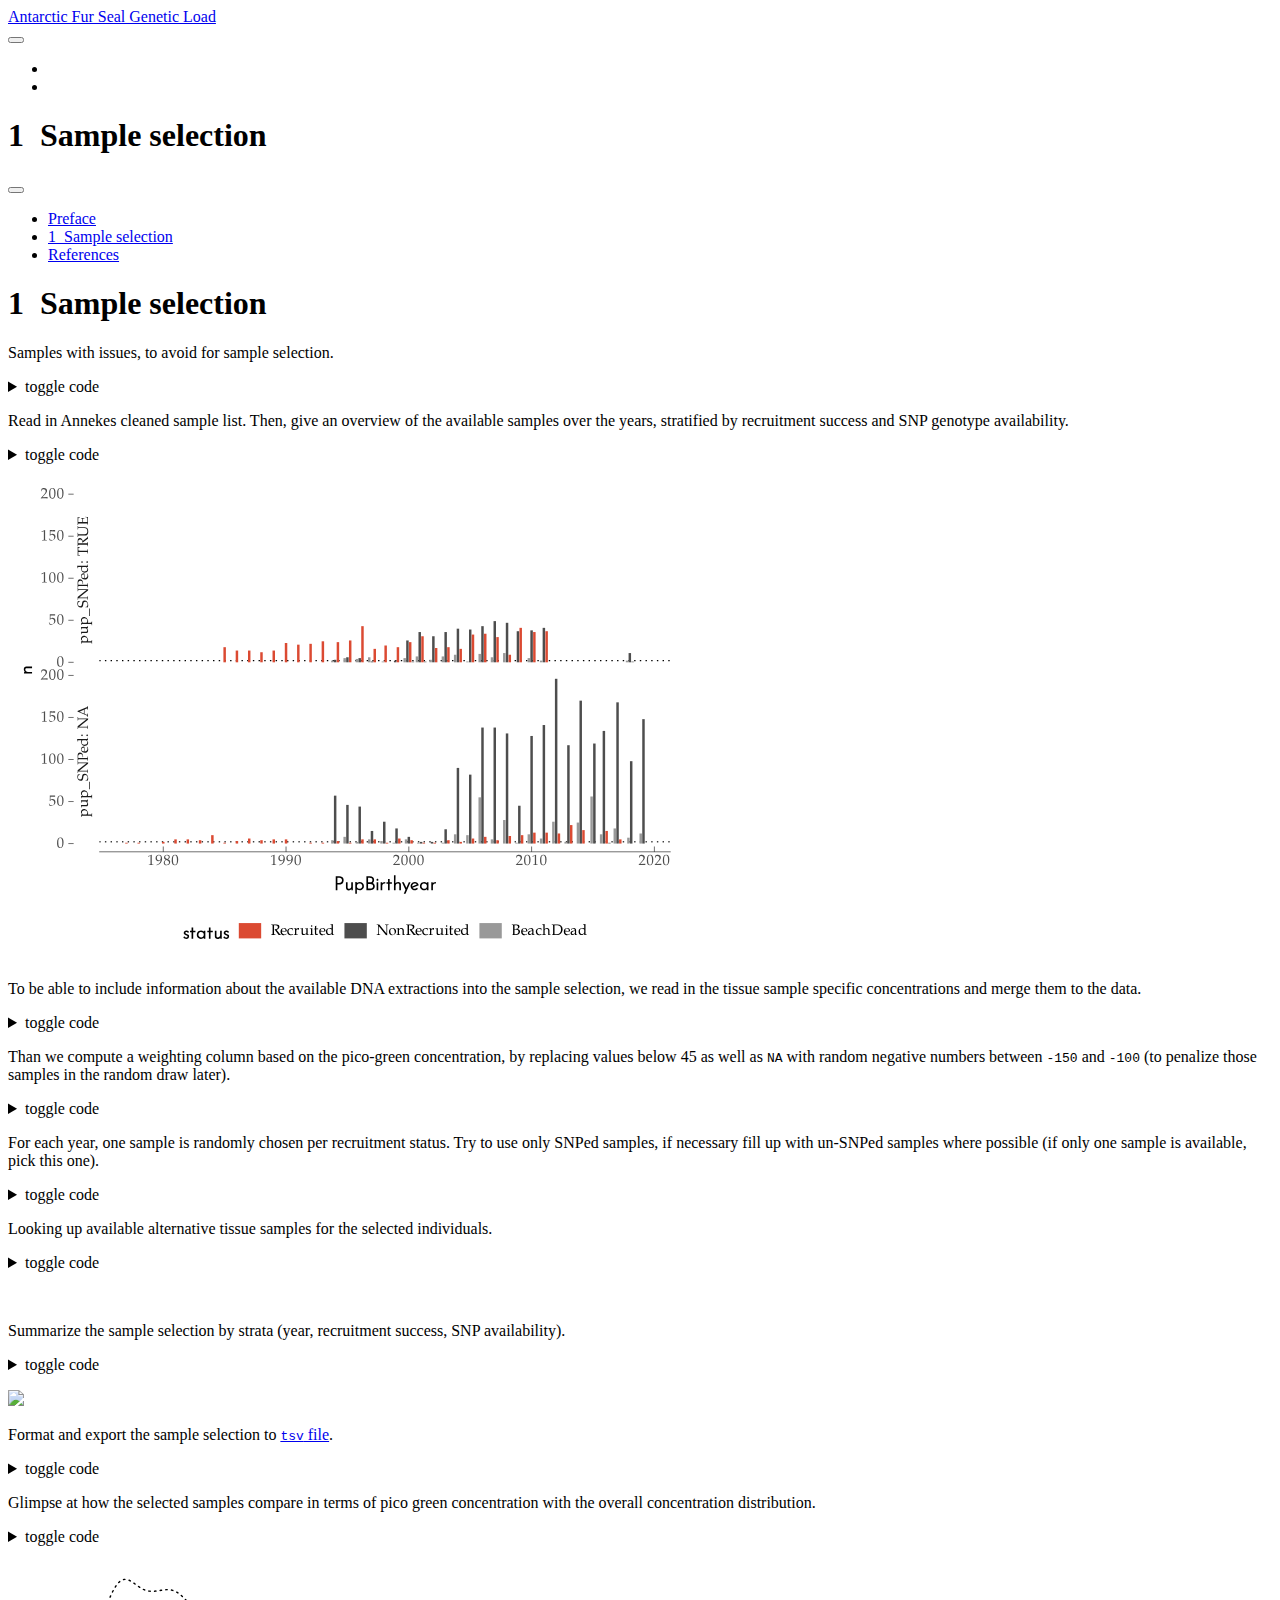
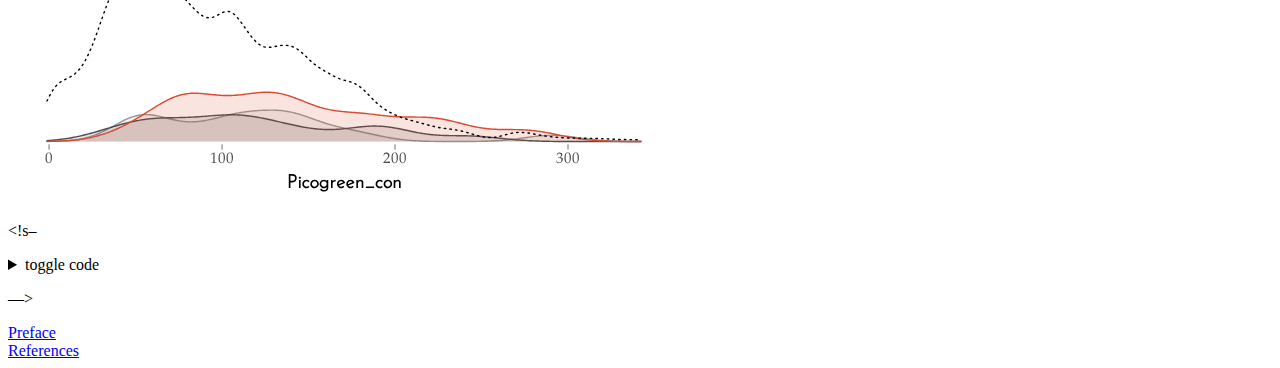
==== commit cb9dd091: "update" ====
--- a/docs/qmd/01_sample_selection.html
+++ b/docs/qmd/01_sample_selection.html
@@ -287,113 +287,109 @@
 <p><img src="01_sample_selection_files/figure-html/unnamed-chunk-3-1.svg" class="img-fluid" width="672"></p>
 </div>
 </div>
-<p>For each year, two samples are randomly chosen per recruitment status. Try to use only SNPed samples, if necessary fill up to two samples where possible (if only one sample is available, pick this one).</p>
+<p>To be able to include information about the available DNA extractions into the sample selection, we read in the tissue sample specific concentrations and merge them to the data.</p>
 <div class="cell">
 <details>
 <summary>toggle code</summary>
-<div class="sourceCode cell-code" id="cb3"><pre class="sourceCode r code-with-copy"><code class="sourceCode r"><span id="cb3-1"><a href="#cb3-1" aria-hidden="true" tabindex="-1"></a><span class="co"># best_concentrations &lt;- readxl::read_xlsx(here("../import_anneke/data/processed/concentrations_remaining_recruits.xlsx")) |&gt; </span></span>
-<span id="cb3-2"><a href="#cb3-2" aria-hidden="true" tabindex="-1"></a><span class="co">#   bind_rows(readxl::read_xlsx(here("../import_anneke/data/processed/concentrations_remaining_nonrecruits_with_SNPed_mums.xlsx"))) |&gt; </span></span>
-<span id="cb3-3"><a href="#cb3-3" aria-hidden="true" tabindex="-1"></a><span class="co">#   dplyr::select(uniqueID_pup, SampleID:Gel) |&gt; </span></span>
-<span id="cb3-4"><a href="#cb3-4" aria-hidden="true" tabindex="-1"></a><span class="co">#   arrange(uniqueID_pup, -Picogreen_con) |&gt; </span></span>
-<span id="cb3-5"><a href="#cb3-5" aria-hidden="true" tabindex="-1"></a><span class="co">#   filter(!duplicated(uniqueID_pup))</span></span>
-<span id="cb3-6"><a href="#cb3-6" aria-hidden="true" tabindex="-1"></a></span>
-<span id="cb3-7"><a href="#cb3-7" aria-hidden="true" tabindex="-1"></a><span class="co"># sample_to_id &lt;- readxl::read_xlsx(here("../import_anneke/data/processed/Trains_metadata_2022.xlsx")) |&gt; </span></span>
-<span id="cb3-8"><a href="#cb3-8" aria-hidden="true" tabindex="-1"></a><span class="co">#    dplyr::select(SampleID = PupTissueID, uniqueID_pup)</span></span>
-<span id="cb3-9"><a href="#cb3-9" aria-hidden="true" tabindex="-1"></a></span>
-<span id="cb3-10"><a href="#cb3-10" aria-hidden="true" tabindex="-1"></a>data_con <span class="ot">&lt;-</span> readxl<span class="sc">::</span><span class="fu">read_xlsx</span>(<span class="fu">here</span>(<span class="st">"../import_anneke/data/processed/Agaz_DNA_extraction_info.xlsx"</span>)) <span class="sc">|&gt;</span> </span>
-<span id="cb3-11"><a href="#cb3-11" aria-hidden="true" tabindex="-1"></a>   <span class="fu">rename</span>(<span class="at">PupTissueID =</span> SampleID)</span>
-<span id="cb3-12"><a href="#cb3-12" aria-hidden="true" tabindex="-1"></a> </span>
-<span id="cb3-13"><a href="#cb3-13" aria-hidden="true" tabindex="-1"></a>data_with_con <span class="ot">&lt;-</span> data <span class="sc">|&gt;</span> </span>
-<span id="cb3-14"><a href="#cb3-14" aria-hidden="true" tabindex="-1"></a>  <span class="fu">mutate</span>(<span class="at">fitness_class =</span> <span class="fu">if_else</span>(status <span class="sc">%in%</span> <span class="fu">c</span>(<span class="st">"BeachDead"</span>, <span class="st">"NonRecruited"</span>),</span>
-<span id="cb3-15"><a href="#cb3-15" aria-hidden="true" tabindex="-1"></a>                                 <span class="st">"NonRecruited"</span>, status)) <span class="sc">|&gt;</span> </span>
-<span id="cb3-16"><a href="#cb3-16" aria-hidden="true" tabindex="-1"></a>  <span class="fu">filter</span>(<span class="sc">!</span><span class="fu">duplicated</span>(uniqueID_pup),</span>
-<span id="cb3-17"><a href="#cb3-17" aria-hidden="true" tabindex="-1"></a>         PupSex <span class="sc">==</span> <span class="st">"F"</span>,</span>
-<span id="cb3-18"><a href="#cb3-18" aria-hidden="true" tabindex="-1"></a>         fitness_class <span class="sc">%in%</span> <span class="fu">c</span>(<span class="st">"Recruited"</span>, <span class="st">"NonRecruited"</span>) ) <span class="sc">|&gt;</span></span>
-<span id="cb3-19"><a href="#cb3-19" aria-hidden="true" tabindex="-1"></a>  <span class="fu">left_join</span>(data_con)</span>
-<span id="cb3-20"><a href="#cb3-20" aria-hidden="true" tabindex="-1"></a></span>
-<span id="cb3-21"><a href="#cb3-21" aria-hidden="true" tabindex="-1"></a>data_top_con <span class="ot">&lt;-</span> data_with_con <span class="sc">|&gt;</span> </span>
-<span id="cb3-22"><a href="#cb3-22" aria-hidden="true" tabindex="-1"></a>  <span class="fu">group_by</span>(PupBirthyear, status, pup_SNPed) <span class="sc">|&gt;</span> </span>
-<span id="cb3-23"><a href="#cb3-23" aria-hidden="true" tabindex="-1"></a>  <span class="fu">mutate</span>(<span class="at">con_where_possible =</span> <span class="fu">if_else</span>(<span class="fu">is.na</span>(Picogreen_con) <span class="sc">|</span> Picogreen_con <span class="sc">&lt;</span> <span class="dv">45</span>,</span>
-<span id="cb3-24"><a href="#cb3-24" aria-hidden="true" tabindex="-1"></a>                                      <span class="fu">runif</span>(<span class="at">n =</span> <span class="fu">length</span>(Picogreen_con), <span class="sc">-</span><span class="dv">150</span>, <span class="sc">-</span><span class="dv">100</span>),</span>
-<span id="cb3-25"><a href="#cb3-25" aria-hidden="true" tabindex="-1"></a>                                      Picogreen_con)) <span class="sc">|&gt;</span> </span>
-<span id="cb3-26"><a href="#cb3-26" aria-hidden="true" tabindex="-1"></a>  <span class="fu">arrange</span>(PupBirthyear, status, pup_SNPed, <span class="sc">-</span>con_where_possible) <span class="sc">|&gt;</span></span>
-<span id="cb3-27"><a href="#cb3-27" aria-hidden="true" tabindex="-1"></a>  <span class="fu">mutate</span>(<span class="at">con_rank =</span> <span class="fu">row_number</span>(),</span>
-<span id="cb3-28"><a href="#cb3-28" aria-hidden="true" tabindex="-1"></a>         <span class="at">con_n =</span> <span class="fu">n</span>()) <span class="sc">|&gt;</span> </span>
-<span id="cb3-29"><a href="#cb3-29" aria-hidden="true" tabindex="-1"></a>  <span class="co"># filter(con_rank &lt; 4) |&gt; </span></span>
-<span id="cb3-30"><a href="#cb3-30" aria-hidden="true" tabindex="-1"></a>  <span class="fu">ungroup</span>()</span></code><button title="Copy to Clipboard" class="code-copy-button"><i class="bi"></i></button></pre></div>
-</details>
-</div>
+<div class="sourceCode cell-code" id="cb3"><pre class="sourceCode r code-with-copy"><code class="sourceCode r"><span id="cb3-1"><a href="#cb3-1" aria-hidden="true" tabindex="-1"></a>data_con <span class="ot">&lt;-</span> readxl<span class="sc">::</span><span class="fu">read_xlsx</span>(<span class="fu">here</span>(<span class="st">"../import_anneke/data/processed/Agaz_DNA_extraction_info.xlsx"</span>)) <span class="sc">|&gt;</span> </span>
+<span id="cb3-2"><a href="#cb3-2" aria-hidden="true" tabindex="-1"></a>   <span class="fu">rename</span>(<span class="at">PupTissueID =</span> SampleID)</span>
+<span id="cb3-3"><a href="#cb3-3" aria-hidden="true" tabindex="-1"></a> </span>
+<span id="cb3-4"><a href="#cb3-4" aria-hidden="true" tabindex="-1"></a>data_with_con <span class="ot">&lt;-</span> data <span class="sc">|&gt;</span> </span>
+<span id="cb3-5"><a href="#cb3-5" aria-hidden="true" tabindex="-1"></a>  <span class="fu">mutate</span>(<span class="at">fitness_class =</span> <span class="fu">if_else</span>(status <span class="sc">%in%</span> <span class="fu">c</span>(<span class="st">"BeachDead"</span>, <span class="st">"NonRecruited"</span>),</span>
+<span id="cb3-6"><a href="#cb3-6" aria-hidden="true" tabindex="-1"></a>                                 <span class="st">"NonRecruited"</span>, status)) <span class="sc">|&gt;</span> </span>
+<span id="cb3-7"><a href="#cb3-7" aria-hidden="true" tabindex="-1"></a>  <span class="fu">filter</span>(<span class="sc">!</span><span class="fu">duplicated</span>(uniqueID_pup),</span>
+<span id="cb3-8"><a href="#cb3-8" aria-hidden="true" tabindex="-1"></a>         PupSex <span class="sc">==</span> <span class="st">"F"</span>,</span>
+<span id="cb3-9"><a href="#cb3-9" aria-hidden="true" tabindex="-1"></a>         fitness_class <span class="sc">%in%</span> <span class="fu">c</span>(<span class="st">"Recruited"</span>, <span class="st">"NonRecruited"</span>) ) <span class="sc">|&gt;</span></span>
+<span id="cb3-10"><a href="#cb3-10" aria-hidden="true" tabindex="-1"></a>  <span class="fu">left_join</span>(data_con)</span>
+<span id="cb3-11"><a href="#cb3-11" aria-hidden="true" tabindex="-1"></a></span>
+<span id="cb3-12"><a href="#cb3-12" aria-hidden="true" tabindex="-1"></a>con_threshold <span class="ot">&lt;-</span> <span class="dv">45</span></span></code><button title="Copy to Clipboard" class="code-copy-button"><i class="bi"></i></button></pre></div>
+</details>
+</div>
+<p>Than we compute a weighting column based on the pico-green concentration, by replacing values below 45 as well as <code>NA</code> with random negative numbers between <code>-150</code> and <code>-100</code> (to penalize those samples in the random draw later).</p>
 <div class="cell">
 <details>
 <summary>toggle code</summary>
-<div class="sourceCode cell-code" id="cb4"><pre class="sourceCode r code-with-copy"><code class="sourceCode r"><span id="cb4-1"><a href="#cb4-1" aria-hidden="true" tabindex="-1"></a>data_selection <span class="ot">&lt;-</span> data_top_con <span class="sc">|&gt;</span> </span>
-<span id="cb4-2"><a href="#cb4-2" aria-hidden="true" tabindex="-1"></a>  <span class="fu">mutate</span>(<span class="at">fitness_class =</span> <span class="fu">if_else</span>(status <span class="sc">%in%</span> <span class="fu">c</span>(<span class="st">"BeachDead"</span>, <span class="st">"NonRecruited"</span>),</span>
-<span id="cb4-3"><a href="#cb4-3" aria-hidden="true" tabindex="-1"></a>                                 <span class="st">"NonRecruited"</span>, status)) <span class="sc">|&gt;</span> </span>
-<span id="cb4-4"><a href="#cb4-4" aria-hidden="true" tabindex="-1"></a>  <span class="fu">filter</span>(<span class="sc">!</span><span class="fu">duplicated</span>(uniqueID_pup),</span>
-<span id="cb4-5"><a href="#cb4-5" aria-hidden="true" tabindex="-1"></a>         PupSex <span class="sc">==</span> <span class="st">"F"</span>,</span>
-<span id="cb4-6"><a href="#cb4-6" aria-hidden="true" tabindex="-1"></a>         fitness_class <span class="sc">%in%</span> <span class="fu">c</span>(<span class="st">"Recruited"</span>, <span class="st">"NonRecruited"</span>) ) <span class="sc">|&gt;</span> </span>
-<span id="cb4-7"><a href="#cb4-7" aria-hidden="true" tabindex="-1"></a>  <span class="fu">group_by</span>(PupBirthyear, status, pup_SNPed) <span class="sc">|&gt;</span> </span>
-<span id="cb4-8"><a href="#cb4-8" aria-hidden="true" tabindex="-1"></a>  <span class="fu">slice_sample</span>(<span class="at">n =</span> <span class="dv">1</span>, <span class="at">weight_by =</span> scales<span class="sc">::</span><span class="fu">rescale</span>(con_where_possible)) <span class="sc">|&gt;</span> </span>
-<span id="cb4-9"><a href="#cb4-9" aria-hidden="true" tabindex="-1"></a>  <span class="co"># mutate(selector = sample(1:n())) |&gt; # random selection order within year x fitness_class</span></span>
-<span id="cb4-10"><a href="#cb4-10" aria-hidden="true" tabindex="-1"></a>  <span class="co"># filter(selector &lt;= 2) |&gt;            # slice_sample(n = 2) cant subset for years with only one sample </span></span>
-<span id="cb4-11"><a href="#cb4-11" aria-hidden="true" tabindex="-1"></a>  <span class="fu">ungroup</span>() <span class="sc">|&gt;</span> </span>
-<span id="cb4-12"><a href="#cb4-12" aria-hidden="true" tabindex="-1"></a>  <span class="fu">arrange</span>(PupBirthyear, status, pup_SNPed) <span class="sc">|&gt;</span> </span>
-<span id="cb4-13"><a href="#cb4-13" aria-hidden="true" tabindex="-1"></a>  <span class="fu">group_by</span>(PupBirthyear, status) <span class="sc">|&gt;</span> </span>
-<span id="cb4-14"><a href="#cb4-14" aria-hidden="true" tabindex="-1"></a>  <span class="fu">mutate</span>(<span class="at">priority =</span> <span class="fu">row_number</span>()) <span class="sc">|&gt;</span></span>
-<span id="cb4-15"><a href="#cb4-15" aria-hidden="true" tabindex="-1"></a>  <span class="fu">ungroup</span>() <span class="sc">|&gt;</span> </span>
-<span id="cb4-16"><a href="#cb4-16" aria-hidden="true" tabindex="-1"></a>  <span class="fu">filter</span>(priority <span class="sc">&lt;=</span> <span class="dv">1</span>) <span class="sc">|&gt;</span>             <span class="co"># if possible, use SNPed samples, fill up if necessary</span></span>
-<span id="cb4-17"><a href="#cb4-17" aria-hidden="true" tabindex="-1"></a>  <span class="fu">mutate</span>(<span class="at">uniqueID_pup =</span> <span class="fu">if_else</span>(<span class="fu">is.na</span>(uniqueID_pup),   <span class="co"># the sample from 1977 is IDed as &lt;NA&gt;</span></span>
-<span id="cb4-18"><a href="#cb4-18" aria-hidden="true" tabindex="-1"></a>                                <span class="st">"ID_00"</span>, uniqueID_pup)) <span class="sc">|&gt;</span> <span class="co"># change to ID_00</span></span>
-<span id="cb4-19"><a href="#cb4-19" aria-hidden="true" tabindex="-1"></a>  <span class="fu">mutate</span>(<span class="at">y =</span> <span class="fu">c</span>(<span class="at">Recruited =</span> .<span class="dv">5</span>,</span>
-<span id="cb4-20"><a href="#cb4-20" aria-hidden="true" tabindex="-1"></a>               <span class="at">NonRecruited =</span> <span class="sc">-</span>.<span class="dv">5</span>,</span>
-<span id="cb4-21"><a href="#cb4-21" aria-hidden="true" tabindex="-1"></a>              <span class="at">BeachDead =</span> <span class="sc">-</span><span class="fl">1.5</span>)[status])                      </span></code><button title="Copy to Clipboard" class="code-copy-button"><i class="bi"></i></button></pre></div>
+<div class="sourceCode cell-code" id="cb4"><pre class="sourceCode r code-with-copy"><code class="sourceCode r"><span id="cb4-1"><a href="#cb4-1" aria-hidden="true" tabindex="-1"></a>data_top_con <span class="ot">&lt;-</span> data_with_con <span class="sc">|&gt;</span> </span>
+<span id="cb4-2"><a href="#cb4-2" aria-hidden="true" tabindex="-1"></a>  <span class="fu">group_by</span>(PupBirthyear, status, pup_SNPed) <span class="sc">|&gt;</span> </span>
+<span id="cb4-3"><a href="#cb4-3" aria-hidden="true" tabindex="-1"></a>  <span class="fu">mutate</span>(<span class="at">con_where_possible =</span> <span class="fu">if_else</span>(<span class="fu">is.na</span>(Picogreen_con) <span class="sc">|</span> Picogreen_con <span class="sc">&lt;</span> con_threshold,</span>
+<span id="cb4-4"><a href="#cb4-4" aria-hidden="true" tabindex="-1"></a>                                      <span class="fu">runif</span>(<span class="at">n =</span> <span class="fu">length</span>(Picogreen_con), <span class="sc">-</span><span class="dv">150</span>, <span class="sc">-</span><span class="dv">100</span>),</span>
+<span id="cb4-5"><a href="#cb4-5" aria-hidden="true" tabindex="-1"></a>                                      Picogreen_con))</span></code><button title="Copy to Clipboard" class="code-copy-button"><i class="bi"></i></button></pre></div>
+</details>
+</div>
+<p>For each year, one sample is randomly chosen per recruitment status. Try to use only SNPed samples, if necessary fill up with un-SNPed samples where possible (if only one sample is available, pick this one).</p>
+<div class="cell">
+<details>
+<summary>toggle code</summary>
+<div class="sourceCode cell-code" id="cb5"><pre class="sourceCode r code-with-copy"><code class="sourceCode r"><span id="cb5-1"><a href="#cb5-1" aria-hidden="true" tabindex="-1"></a>data_selection <span class="ot">&lt;-</span> data_top_con <span class="sc">|&gt;</span> </span>
+<span id="cb5-2"><a href="#cb5-2" aria-hidden="true" tabindex="-1"></a>  <span class="fu">mutate</span>(<span class="at">fitness_class =</span> <span class="fu">if_else</span>(status <span class="sc">%in%</span> <span class="fu">c</span>(<span class="st">"BeachDead"</span>, <span class="st">"NonRecruited"</span>),</span>
+<span id="cb5-3"><a href="#cb5-3" aria-hidden="true" tabindex="-1"></a>                                 <span class="st">"NonRecruited"</span>, status)) <span class="sc">|&gt;</span></span>
+<span id="cb5-4"><a href="#cb5-4" aria-hidden="true" tabindex="-1"></a>  <span class="fu">filter</span>(<span class="sc">!</span><span class="fu">duplicated</span>(uniqueID_pup),</span>
+<span id="cb5-5"><a href="#cb5-5" aria-hidden="true" tabindex="-1"></a>         PupSex <span class="sc">==</span> <span class="st">"F"</span>,</span>
+<span id="cb5-6"><a href="#cb5-6" aria-hidden="true" tabindex="-1"></a>         fitness_class <span class="sc">%in%</span> <span class="fu">c</span>(<span class="st">"Recruited"</span>, <span class="st">"NonRecruited"</span>),</span>
+<span id="cb5-7"><a href="#cb5-7" aria-hidden="true" tabindex="-1"></a>         <span class="sc">!</span><span class="fu">grepl</span>(PlateNumber, <span class="at">pattern =</span> <span class="st">"[A-Za-z]"</span>),</span>
+<span id="cb5-8"><a href="#cb5-8" aria-hidden="true" tabindex="-1"></a>         <span class="sc">!</span><span class="fu">is.na</span>(PlateNumber)) <span class="sc">|&gt;</span> </span>
+<span id="cb5-9"><a href="#cb5-9" aria-hidden="true" tabindex="-1"></a>  <span class="fu">group_by</span>(PupBirthyear, status, pup_SNPed) <span class="sc">|&gt;</span> </span>
+<span id="cb5-10"><a href="#cb5-10" aria-hidden="true" tabindex="-1"></a>  <span class="fu">slice_sample</span>(<span class="at">n =</span> <span class="dv">1</span>, <span class="at">weight_by =</span> scales<span class="sc">::</span><span class="fu">rescale</span>(con_where_possible)) <span class="sc">|&gt;</span> </span>
+<span id="cb5-11"><a href="#cb5-11" aria-hidden="true" tabindex="-1"></a>  <span class="co"># mutate(selector = sample(1:n())) |&gt; # random selection order within year x fitness_class</span></span>
+<span id="cb5-12"><a href="#cb5-12" aria-hidden="true" tabindex="-1"></a>  <span class="co"># filter(selector &lt;= 2) |&gt;            # slice_sample(n = 2) cant subset for years with only one sample </span></span>
+<span id="cb5-13"><a href="#cb5-13" aria-hidden="true" tabindex="-1"></a>  <span class="fu">ungroup</span>() <span class="sc">|&gt;</span> </span>
+<span id="cb5-14"><a href="#cb5-14" aria-hidden="true" tabindex="-1"></a>  <span class="fu">arrange</span>(PupBirthyear, status, pup_SNPed) <span class="sc">|&gt;</span> </span>
+<span id="cb5-15"><a href="#cb5-15" aria-hidden="true" tabindex="-1"></a>  <span class="fu">group_by</span>(PupBirthyear, status) <span class="sc">|&gt;</span> </span>
+<span id="cb5-16"><a href="#cb5-16" aria-hidden="true" tabindex="-1"></a>  <span class="fu">mutate</span>(<span class="at">priority =</span> <span class="fu">row_number</span>()) <span class="sc">|&gt;</span></span>
+<span id="cb5-17"><a href="#cb5-17" aria-hidden="true" tabindex="-1"></a>  <span class="fu">ungroup</span>() <span class="sc">|&gt;</span> </span>
+<span id="cb5-18"><a href="#cb5-18" aria-hidden="true" tabindex="-1"></a>  <span class="fu">filter</span>(priority <span class="sc">&lt;=</span> <span class="dv">1</span>) <span class="sc">|&gt;</span>             <span class="co"># if possible, use SNPed samples, fill up if necessary</span></span>
+<span id="cb5-19"><a href="#cb5-19" aria-hidden="true" tabindex="-1"></a>  <span class="fu">mutate</span>(<span class="at">uniqueID_pup =</span> <span class="fu">if_else</span>(<span class="fu">is.na</span>(uniqueID_pup),   <span class="co"># the sample from 1977 is IDed as &lt;NA&gt;</span></span>
+<span id="cb5-20"><a href="#cb5-20" aria-hidden="true" tabindex="-1"></a>                                <span class="st">"ID_00"</span>, uniqueID_pup)) <span class="sc">|&gt;</span> <span class="co"># change to ID_00</span></span>
+<span id="cb5-21"><a href="#cb5-21" aria-hidden="true" tabindex="-1"></a>  <span class="fu">mutate</span>(<span class="at">y =</span> <span class="fu">c</span>(<span class="at">Recruited =</span> .<span class="dv">5</span>,            <span class="co"># adding coordinates for visualization</span></span>
+<span id="cb5-22"><a href="#cb5-22" aria-hidden="true" tabindex="-1"></a>               <span class="at">NonRecruited =</span> <span class="sc">-</span>.<span class="dv">5</span>,</span>
+<span id="cb5-23"><a href="#cb5-23" aria-hidden="true" tabindex="-1"></a>              <span class="at">BeachDead =</span> <span class="sc">-</span><span class="fl">1.5</span>)[status])                      </span></code><button title="Copy to Clipboard" class="code-copy-button"><i class="bi"></i></button></pre></div>
 </details>
 </div>
 <p>Looking up available alternative tissue samples for the selected individuals.</p>
 <div class="cell">
 <details>
 <summary>toggle code</summary>
-<div class="sourceCode cell-code" id="cb5"><pre class="sourceCode r code-with-copy"><code class="sourceCode r"><span id="cb5-1"><a href="#cb5-1" aria-hidden="true" tabindex="-1"></a><span class="co"># Collect alternative tissue IDs</span></span>
-<span id="cb5-2"><a href="#cb5-2" aria-hidden="true" tabindex="-1"></a>uniqueIDs <span class="ot">&lt;-</span> openxlsx<span class="sc">::</span><span class="fu">read.xlsx</span>(<span class="fu">here</span>(<span class="st">"../import_anneke/data/processed/all_msat_genotypes_uniqueID.xlsx"</span>)) <span class="sc">%&gt;%</span> </span>
-<span id="cb5-3"><a href="#cb5-3" aria-hidden="true" tabindex="-1"></a>  dplyr<span class="sc">::</span><span class="fu">select</span>(dummyID, PlateNumber, uniqueID) <span class="sc">|&gt;</span> </span>
-<span id="cb5-4"><a href="#cb5-4" aria-hidden="true" tabindex="-1"></a>  <span class="fu">filter</span>(<span class="sc">!</span>dummyID <span class="sc">%in%</span> <span class="fu">c</span>(<span class="st">"AGP08134"</span>, <span class="st">"AGP18084"</span>)) <span class="sc">|&gt;</span></span>
-<span id="cb5-5"><a href="#cb5-5" aria-hidden="true" tabindex="-1"></a>  dplyr<span class="sc">::</span><span class="fu">select</span>(<span class="sc">-</span>PlateNumber) <span class="sc">|&gt;</span> </span>
-<span id="cb5-6"><a href="#cb5-6" aria-hidden="true" tabindex="-1"></a>  <span class="fu">unique</span>()</span>
-<span id="cb5-7"><a href="#cb5-7" aria-hidden="true" tabindex="-1"></a></span>
-<span id="cb5-8"><a href="#cb5-8" aria-hidden="true" tabindex="-1"></a><span class="co"># Merge IDs with list of remaining individuals</span></span>
-<span id="cb5-9"><a href="#cb5-9" aria-hidden="true" tabindex="-1"></a>tissue_options <span class="ot">&lt;-</span> data_selection <span class="sc">|&gt;</span> </span>
-<span id="cb5-10"><a href="#cb5-10" aria-hidden="true" tabindex="-1"></a>  <span class="fu">left_join</span>(uniqueIDs, <span class="at">by =</span> <span class="fu">c</span>(<span class="st">"uniqueID_pup"</span> <span class="ot">=</span> <span class="st">"uniqueID"</span>)) <span class="sc">|&gt;</span> </span>
-<span id="cb5-11"><a href="#cb5-11" aria-hidden="true" tabindex="-1"></a>  dplyr<span class="sc">::</span><span class="fu">rename</span>(<span class="st">`</span><span class="at">AltTissueID</span><span class="st">`</span><span class="ot">=</span> dummyID ) <span class="sc">|&gt;</span> </span>
-<span id="cb5-12"><a href="#cb5-12" aria-hidden="true" tabindex="-1"></a>  <span class="fu">mutate</span>(<span class="at">pup_SNPed =</span> <span class="fu">if_else</span>(<span class="fu">is.na</span>(pup_SNPed), <span class="cn">FALSE</span>, pup_SNPed))</span>
-<span id="cb5-13"><a href="#cb5-13" aria-hidden="true" tabindex="-1"></a></span>
-<span id="cb5-14"><a href="#cb5-14" aria-hidden="true" tabindex="-1"></a>all_duplicated <span class="ot">&lt;-</span> \(x){</span>
-<span id="cb5-15"><a href="#cb5-15" aria-hidden="true" tabindex="-1"></a>  <span class="fu">duplicated</span>(x) <span class="sc">|</span> <span class="fu">duplicated</span>(x, <span class="at">fromLast =</span> <span class="cn">TRUE</span>)</span>
-<span id="cb5-16"><a href="#cb5-16" aria-hidden="true" tabindex="-1"></a>}</span>
-<span id="cb5-17"><a href="#cb5-17" aria-hidden="true" tabindex="-1"></a></span>
-<span id="cb5-18"><a href="#cb5-18" aria-hidden="true" tabindex="-1"></a>tissue_options <span class="sc">%&gt;%</span></span>
-<span id="cb5-19"><a href="#cb5-19" aria-hidden="true" tabindex="-1"></a>  <span class="fu">mutate</span>(<span class="at">AltTissueID =</span> <span class="fu">ifelse</span>(AltTissueID <span class="sc">==</span> PupTissueID, <span class="cn">NA</span>, AltTissueID)) <span class="sc">%&gt;%</span></span>
-<span id="cb5-20"><a href="#cb5-20" aria-hidden="true" tabindex="-1"></a>  <span class="fu">group_by</span>(uniqueID_pup) <span class="sc">%&gt;%</span></span>
-<span id="cb5-21"><a href="#cb5-21" aria-hidden="true" tabindex="-1"></a>  <span class="fu">arrange</span>(AltTissueID) <span class="sc">%&gt;%</span></span>
-<span id="cb5-22"><a href="#cb5-22" aria-hidden="true" tabindex="-1"></a>  <span class="fu">mutate</span>(<span class="at">numbering =</span> <span class="fu">paste0</span>(<span class="st">"AltTissueID_"</span>, <span class="fu">row_number</span>())) <span class="sc">%&gt;%</span></span>
-<span id="cb5-23"><a href="#cb5-23" aria-hidden="true" tabindex="-1"></a>  <span class="fu">pivot_wider</span>(<span class="at">id_cols =</span> <span class="fu">c</span>(PupTissueID<span class="sc">:</span>Beach, Picogreen_con, PlateNumber, PlateLocation),</span>
-<span id="cb5-24"><a href="#cb5-24" aria-hidden="true" tabindex="-1"></a>              <span class="at">names_from =</span> <span class="st">"numbering"</span>,</span>
-<span id="cb5-25"><a href="#cb5-25" aria-hidden="true" tabindex="-1"></a>              <span class="at">values_from =</span> <span class="st">"AltTissueID"</span>) <span class="sc">|&gt;</span> </span>
-<span id="cb5-26"><a href="#cb5-26" aria-hidden="true" tabindex="-1"></a>  dplyr<span class="sc">::</span><span class="fu">select</span>(uniqueID_pup<span class="sc">:</span>Beach, <span class="fu">everything</span>()) <span class="sc">|&gt;</span> </span>
-<span id="cb5-27"><a href="#cb5-27" aria-hidden="true" tabindex="-1"></a>  <span class="fu">arrange</span>(PupBirthyear)  <span class="sc">|&gt;</span> </span>
-<span id="cb5-28"><a href="#cb5-28" aria-hidden="true" tabindex="-1"></a>  <span class="fu">datatable</span>(<span class="at">extensions =</span> <span class="st">'Buttons'</span>,</span>
-<span id="cb5-29"><a href="#cb5-29" aria-hidden="true" tabindex="-1"></a>            <span class="at">options =</span> <span class="fu">list</span>(<span class="at">dom =</span> <span class="st">'Blfrtip'</span>,</span>
-<span id="cb5-30"><a href="#cb5-30" aria-hidden="true" tabindex="-1"></a>                           <span class="at">buttons =</span> <span class="fu">c</span>(<span class="st">'copy'</span>, <span class="st">'csv'</span>),</span>
-<span id="cb5-31"><a href="#cb5-31" aria-hidden="true" tabindex="-1"></a>                           <span class="at">pageLength =</span> <span class="dv">10</span>), </span>
-<span id="cb5-32"><a href="#cb5-32" aria-hidden="true" tabindex="-1"></a>            <span class="at">rownames =</span> <span class="cn">FALSE</span>, </span>
-<span id="cb5-33"><a href="#cb5-33" aria-hidden="true" tabindex="-1"></a>            <span class="at">class =</span> <span class="st">'cell-border stripe'</span>) <span class="sc">|&gt;</span>  </span>
-<span id="cb5-34"><a href="#cb5-34" aria-hidden="true" tabindex="-1"></a>  <span class="fu">formatStyle</span>(<span class="at">columns =</span> <span class="dv">1</span><span class="sc">:</span><span class="dv">10</span>,</span>
-<span id="cb5-35"><a href="#cb5-35" aria-hidden="true" tabindex="-1"></a>              <span class="at">fontSize =</span> <span class="st">'75%'</span>,</span>
-<span id="cb5-36"><a href="#cb5-36" aria-hidden="true" tabindex="-1"></a>              <span class="at">lineHeight =</span> <span class="st">"1em"</span>)</span></code><button title="Copy to Clipboard" class="code-copy-button"><i class="bi"></i></button></pre></div>
+<div class="sourceCode cell-code" id="cb6"><pre class="sourceCode r code-with-copy"><code class="sourceCode r"><span id="cb6-1"><a href="#cb6-1" aria-hidden="true" tabindex="-1"></a><span class="co"># Collect alternative tissue IDs</span></span>
+<span id="cb6-2"><a href="#cb6-2" aria-hidden="true" tabindex="-1"></a>uniqueIDs <span class="ot">&lt;-</span> openxlsx<span class="sc">::</span><span class="fu">read.xlsx</span>(<span class="fu">here</span>(<span class="st">"../import_anneke/data/processed/all_msat_genotypes_uniqueID.xlsx"</span>)) <span class="sc">%&gt;%</span> </span>
+<span id="cb6-3"><a href="#cb6-3" aria-hidden="true" tabindex="-1"></a>  dplyr<span class="sc">::</span><span class="fu">select</span>(dummyID, PlateNumber, uniqueID) <span class="sc">|&gt;</span> </span>
+<span id="cb6-4"><a href="#cb6-4" aria-hidden="true" tabindex="-1"></a>  <span class="fu">filter</span>(<span class="sc">!</span>dummyID <span class="sc">%in%</span> <span class="fu">c</span>(<span class="st">"AGP08134"</span>, <span class="st">"AGP18084"</span>)) <span class="sc">|&gt;</span></span>
+<span id="cb6-5"><a href="#cb6-5" aria-hidden="true" tabindex="-1"></a>  dplyr<span class="sc">::</span><span class="fu">select</span>(<span class="sc">-</span>PlateNumber) <span class="sc">|&gt;</span> </span>
+<span id="cb6-6"><a href="#cb6-6" aria-hidden="true" tabindex="-1"></a>  <span class="fu">unique</span>()</span>
+<span id="cb6-7"><a href="#cb6-7" aria-hidden="true" tabindex="-1"></a></span>
+<span id="cb6-8"><a href="#cb6-8" aria-hidden="true" tabindex="-1"></a><span class="co"># Merge IDs with list of remaining individuals</span></span>
+<span id="cb6-9"><a href="#cb6-9" aria-hidden="true" tabindex="-1"></a>tissue_options <span class="ot">&lt;-</span> data_selection <span class="sc">|&gt;</span> </span>
+<span id="cb6-10"><a href="#cb6-10" aria-hidden="true" tabindex="-1"></a>  <span class="fu">left_join</span>(uniqueIDs, <span class="at">by =</span> <span class="fu">c</span>(<span class="st">"uniqueID_pup"</span> <span class="ot">=</span> <span class="st">"uniqueID"</span>)) <span class="sc">|&gt;</span> </span>
+<span id="cb6-11"><a href="#cb6-11" aria-hidden="true" tabindex="-1"></a>  dplyr<span class="sc">::</span><span class="fu">rename</span>(<span class="st">`</span><span class="at">AltTissueID</span><span class="st">`</span><span class="ot">=</span> dummyID ) <span class="sc">|&gt;</span> </span>
+<span id="cb6-12"><a href="#cb6-12" aria-hidden="true" tabindex="-1"></a>  <span class="fu">mutate</span>(<span class="at">pup_SNPed =</span> <span class="fu">if_else</span>(<span class="fu">is.na</span>(pup_SNPed), <span class="cn">FALSE</span>, pup_SNPed))</span>
+<span id="cb6-13"><a href="#cb6-13" aria-hidden="true" tabindex="-1"></a></span>
+<span id="cb6-14"><a href="#cb6-14" aria-hidden="true" tabindex="-1"></a>all_duplicated <span class="ot">&lt;-</span> \(x){</span>
+<span id="cb6-15"><a href="#cb6-15" aria-hidden="true" tabindex="-1"></a>  <span class="fu">duplicated</span>(x) <span class="sc">|</span> <span class="fu">duplicated</span>(x, <span class="at">fromLast =</span> <span class="cn">TRUE</span>)</span>
+<span id="cb6-16"><a href="#cb6-16" aria-hidden="true" tabindex="-1"></a>}</span>
+<span id="cb6-17"><a href="#cb6-17" aria-hidden="true" tabindex="-1"></a></span>
+<span id="cb6-18"><a href="#cb6-18" aria-hidden="true" tabindex="-1"></a>tissue_options <span class="sc">%&gt;%</span></span>
+<span id="cb6-19"><a href="#cb6-19" aria-hidden="true" tabindex="-1"></a>  <span class="fu">mutate</span>(<span class="at">AltTissueID =</span> <span class="fu">ifelse</span>(AltTissueID <span class="sc">==</span> PupTissueID, <span class="cn">NA</span>, AltTissueID)) <span class="sc">%&gt;%</span></span>
+<span id="cb6-20"><a href="#cb6-20" aria-hidden="true" tabindex="-1"></a>  <span class="fu">group_by</span>(uniqueID_pup) <span class="sc">%&gt;%</span></span>
+<span id="cb6-21"><a href="#cb6-21" aria-hidden="true" tabindex="-1"></a>  <span class="fu">arrange</span>(AltTissueID) <span class="sc">%&gt;%</span></span>
+<span id="cb6-22"><a href="#cb6-22" aria-hidden="true" tabindex="-1"></a>  <span class="fu">mutate</span>(<span class="at">numbering =</span> <span class="fu">paste0</span>(<span class="st">"AltTissueID_"</span>, <span class="fu">row_number</span>())) <span class="sc">%&gt;%</span></span>
+<span id="cb6-23"><a href="#cb6-23" aria-hidden="true" tabindex="-1"></a>  <span class="fu">pivot_wider</span>(<span class="at">id_cols =</span> PupTissueID<span class="sc">:</span>Beach,</span>
+<span id="cb6-24"><a href="#cb6-24" aria-hidden="true" tabindex="-1"></a>              <span class="at">names_from =</span> <span class="st">"numbering"</span>,</span>
+<span id="cb6-25"><a href="#cb6-25" aria-hidden="true" tabindex="-1"></a>              <span class="at">values_from =</span> <span class="st">"AltTissueID"</span>) <span class="sc">|&gt;</span> </span>
+<span id="cb6-26"><a href="#cb6-26" aria-hidden="true" tabindex="-1"></a>  dplyr<span class="sc">::</span><span class="fu">select</span>(uniqueID_pup<span class="sc">:</span>Beach, <span class="fu">everything</span>()) <span class="sc">|&gt;</span> </span>
+<span id="cb6-27"><a href="#cb6-27" aria-hidden="true" tabindex="-1"></a>  <span class="fu">arrange</span>(PupBirthyear)  <span class="sc">|&gt;</span> </span>
+<span id="cb6-28"><a href="#cb6-28" aria-hidden="true" tabindex="-1"></a>  <span class="fu">datatable</span>(<span class="at">extensions =</span> <span class="st">'Buttons'</span>,</span>
+<span id="cb6-29"><a href="#cb6-29" aria-hidden="true" tabindex="-1"></a>            <span class="at">options =</span> <span class="fu">list</span>(<span class="at">dom =</span> <span class="st">'Blfrtip'</span>,</span>
+<span id="cb6-30"><a href="#cb6-30" aria-hidden="true" tabindex="-1"></a>                           <span class="at">buttons =</span> <span class="fu">c</span>(<span class="st">'copy'</span>, <span class="st">'csv'</span>),</span>
+<span id="cb6-31"><a href="#cb6-31" aria-hidden="true" tabindex="-1"></a>                           <span class="at">pageLength =</span> <span class="dv">10</span>), </span>
+<span id="cb6-32"><a href="#cb6-32" aria-hidden="true" tabindex="-1"></a>            <span class="at">rownames =</span> <span class="cn">FALSE</span>, </span>
+<span id="cb6-33"><a href="#cb6-33" aria-hidden="true" tabindex="-1"></a>            <span class="at">class =</span> <span class="st">'cell-border stripe'</span>) <span class="sc">|&gt;</span>  </span>
+<span id="cb6-34"><a href="#cb6-34" aria-hidden="true" tabindex="-1"></a>  <span class="fu">formatStyle</span>(<span class="at">columns =</span> <span class="dv">1</span><span class="sc">:</span><span class="dv">10</span>,</span>
+<span id="cb6-35"><a href="#cb6-35" aria-hidden="true" tabindex="-1"></a>              <span class="at">fontSize =</span> <span class="st">'75%'</span>,</span>
+<span id="cb6-36"><a href="#cb6-36" aria-hidden="true" tabindex="-1"></a>              <span class="at">lineHeight =</span> <span class="st">"1em"</span>)</span></code><button title="Copy to Clipboard" class="code-copy-button"><i class="bi"></i></button></pre></div>
 </details>
 <div class="cell-output-display">
 
-<div id="htmlwidget-0c85b392ce2f9b795227" style="width:100%;height:auto;" class="datatables html-widget"></div>
-<script type="application/json" data-for="htmlwidget-0c85b392ce2f9b795227">{"x":{"filter":"none","extensions":["Buttons"],"data":[["ID_00","ID_56","ID_9848","ID_1182","ID_1319","ID_1690","ID_1341","ID_1167","ID_1156","ID_2145","ID_1165","ID_2730","ID_61","ID_7","ID_1745","ID_2724","ID_663","ID_666","ID_1743","ID_558","ID_627","ID_2732","ID_916","ID_1052","ID_1719","ID_1311","ID_1251","ID_2745","ID_1384","ID_1443","ID_3348","ID_1516","ID_1547","ID_3701","ID_1921","ID_1830","ID_3330","ID_2433","ID_2366","ID_2471","ID_2713","ID_2606","ID_3962","ID_3313","ID_3003","ID_4280","ID_4813","ID_3395","ID_4854","ID_4819","ID_7499","ID_4754","ID_4022","ID_4784","ID_5389","ID_4494","ID_8166","ID_6774","ID_8175","ID_4530","ID_6974","ID_11518","ID_8193","ID_6800","ID_4989","ID_5002","ID_7172","ID_6931","ID_5400","ID_6969","ID_9320","ID_9639","ID_9356","ID_10000","ID_9867","ID_10079","ID_10237","ID_7683","ID_6346","ID_12825","ID_13061","ID_13260","ID_13264","ID_13306","ID_11797","ID_11808","ID_8516","ID_8122","ID_8087","ID_10453","ID_11161"],[1977,1978,1980,1981,1982,1983,1984,1985,1986,1987,1988,1989,1990,1991,1992,1993,1994,1994,1994,1995,1995,1995,1996,1996,1996,1997,1997,1997,1998,1998,1998,1999,1999,1999,2000,2000,2000,2001,2001,2001,2002,2002,2002,2003,2003,2003,2004,2004,2004,2005,2005,2005,2006,2006,2006,2007,2007,2007,2008,2008,2008,2009,2009,2009,2010,2010,2010,2011,2011,2011,2012,2012,2012,2013,2013,2013,2014,2014,2014,2015,2015,2016,2016,2016,2017,2017,2017,2018,2018,2019,2019],["Recruited","Recruited","Recruited","Recruited","Recruited","Recruited","Recruited","Recruited","Recruited","Recruited","Recruited","Recruited","Recruited","Recruited","Recruited","Recruited","BeachDead","NonRecruited","Recruited","BeachDead","NonRecruited","Recruited","BeachDead","NonRecruited","Recruited","BeachDead","NonRecruited","Recruited","BeachDead","NonRecruited","Recruited","BeachDead","NonRecruited","Recruited","BeachDead","NonRecruited","Recruited","BeachDead","NonRecruited","Recruited","BeachDead","NonRecruited","Recruited","BeachDead","NonRecruited","Recruited","BeachDead","NonRecruited","Recruited","BeachDead","NonRecruited","Recruited","BeachDead","NonRecruited","Recruited","BeachDead","NonRecruited","Recruited","BeachDead","NonRecruited","Recruited","BeachDead","NonRecruited","Recruited","BeachDead","NonRecruited","Recruited","BeachDead","NonRecruited","Recruited","BeachDead","NonRecruited","Recruited","BeachDead","NonRecruited","Recruited","BeachDead","NonRecruited","Recruited","BeachDead","NonRecruited","BeachDead","NonRecruited","Recruited","BeachDead","NonRecruited","Recruited","BeachDead","NonRecruited","BeachDead","NonRecruited"],["F","F","F","F","F","F","F","F","F","F","F","F","F","F","F","F","F","F","F","F","F","F","F","F","F","F","F","F","F","F","F","F","F","F","F","F","F","F","F","F","F","F","F","F","F","F","F","F","F","F","F","F","F","F","F","F","F","F","F","F","F","F","F","F","F","F","F","F","F","F","F","F","F","F","F","F","F","F","F","F","F","F","F","F","F","F","F","F","F","F","F"],[false,false,false,false,false,false,false,true,true,true,true,true,true,true,true,true,true,true,true,true,true,true,true,true,true,true,true,true,true,false,true,false,true,true,true,true,true,true,true,true,true,true,true,true,true,true,true,true,true,true,true,true,true,true,true,true,true,true,true,true,true,false,true,true,true,true,true,true,true,true,false,false,false,false,false,false,false,false,false,false,false,false,false,false,false,false,false,true,true,false,false],["SSB","SSB","SSB","SSB","SSB","SSB","SSB","SSB","SSB","SSB","SSB","SSB","SSB","SSB","SSB","SSB","SSB","SSB","SSB","SSB","SSB","SSB","SSB","SSB","SSB","SSB","SSB","SSB","SSB","SSB","SSB","SSB","SSB","SSB","SSB","SSB","SSB","SSB","SSB","SSB","SSB","SSB","SSB","SSB","SSB","SSB","SSB","SSB","SSB","SSB","SSB","SSB","SSB","SSB","SSB","SSB","SSB","SSB","SSB","SSB","SSB","SSB","SSB","SSB","SSB","SSB","SSB","SSB","SSB","SSB","SSB","SSB","SSB","SSB","SSB","SSB","SSB","SSB","SSB","SSB","SSB","SSB","SSB","SSB","SSB","SSB","SSB","SSB","SSB","SSB","SSB"],["AGF94001","AGF94017","AGF94134","AGF96031","AGF97002","AGF99004","AGF97024","AGF96016","AGF96005","AGF01002","AGF96014","AGF02007","AGF94024","AGF94064","AGF00002","AGF02001","AGP94108","AGP94111","AGF99058","AGP95014","AGP95083","AGF02009","AGP96011","AGP96149","AGF99034","AGP97115","AGP97053","AGF02022","AGP98013","AGP98072","AGF04025","AGP99038","AGP99069","AGF05006","AGP00108","AGP00004","AGF04007","AGP01086","AGP01018","AGP01125","AGP02119","AGP02011","AGF06010","AGP03134","AGP03014","AGF07008","AGP04247","AGP04033","AGF10008","AGP05161","AGP05230","AGF09011","AGP06156","AGP06171","AGF11015","AGP07149","AGP07436","AGP07144","AGP08288","AGP08026","AGF12002","AGP09185","AGP09173","AGP09055","AGP10169","AGP10201","AGP10046","AGP11196","AGP11018","AGP11420","AGP12144","AGP12465","AGP12180","AGP13150","AGP13016","AGP13229","AGP14221","AGP14018","AGP14096","AGP15156","AGP15392","AGP16224","AGP16228","AGP16271","AGP17194","AGP17205","AGP17398","AGP18182","AGP18027","AGP19232","AGP19352"],[-0.3,null,85.1,56.1,67.7,199.8,78.4,149.9,54.8,154.9,192.4,242.5,231.1,182.1,88.3,195.1,61.1,140.1,80.1,120.7,98.3,120.5,48,78.4,122,53,35.2,113.8,144.1,null,52.7,null,47.8,160.4,55.6,150,185.5,175.9,180.3,84.5,149.1,195.1,160.3,238,80.8,97.2,90.5,63.3,205.5,160.4,264.1,197.5,74.4,93.7,124.5,161.7,71.8,88.9,168.1,280.5,173.8,null,105.1,117.4,179.6,103.5,60,91.5,45.6,124.1,92.1,null,null,null,null,null,null,null,null,null,null,null,null,null,null,null,null,130.1,59.2,null,null],[null,"A","113","4","5","11","6","4","3","17","4","26","A","A","12","26","H","H","11","G","G","26","1","2","11","5","5","26","6","8","33","9","9","37","14","13","33","20","20","21","26","25","40","32","29","44","51","33","52","51","87","50","41","51","60","46","95","77","95","47","80","132","95","77","54","54","82","79","53","80","108","111","108","115","114","116","118","89","71","146","149","151","151","151","135","135","99","96",null,"127","128"],[null,"8A",null,"3H","10E","6B","1C","1E","12B","1B","1C","6G","8F","1G","1B","6A","4A","4D","12G","2F","11D","7A","2C","9F","9G","9E","1B","8F","7B","3C","4D","1D","5G","1F","2F","1A","1G","12F","3F","6A","4F","2D","6F","11F","6A","6F","8B","10C","7H","8H","11F","3G","2B","4A","3F","10B",null,"8E",null,"2F","10A",null,null,"6H","9E","11B","1E","9E",null,"5A",null,null,null,null,null,null,null,"9H","10C",null,null,null,null,null,null,null,null,null,null,null,null],[null,null,"AGF95134",null,null,null,null,null,null,null,null,null,null,null,null,null,null,null,null,null,null,null,null,null,null,null,null,null,null,null,null,null,null,null,null,null,null,null,null,null,null,null,null,null,null,null,null,null,null,null,null,null,null,null,null,null,null,null,null,null,null,null,null,null,null,null,null,null,null,null,null,null,null,null,null,null,null,null,null,null,null,null,null,null,null,null,null,null,null,null,null],[null,null,null,null,null,null,null,null,null,null,null,null,null,null,null,null,null,null,null,null,null,null,null,null,null,null,null,null,null,null,null,null,null,null,null,null,null,null,null,null,null,null,null,null,null,null,null,null,null,null,null,null,null,null,null,null,null,null,null,null,null,null,null,null,null,null,null,null,null,null,null,null,null,null,null,null,null,null,null,null,null,null,null,null,null,null,null,null,null,null,null]],"container":"<table class=\"cell-border stripe\">\n  <thead>\n    <tr>\n      <th>uniqueID_pup<\/th>\n      <th>PupBirthyear<\/th>\n      <th>status<\/th>\n      <th>PupSex<\/th>\n      <th>pup_SNPed<\/th>\n      <th>Beach<\/th>\n      <th>PupTissueID<\/th>\n      <th>Picogreen_con<\/th>\n      <th>PlateNumber<\/th>\n      <th>PlateLocation<\/th>\n      <th>AltTissueID_1<\/th>\n      <th>AltTissueID_2<\/th>\n    <\/tr>\n  <\/thead>\n<\/table>","options":{"dom":"Blfrtip","buttons":["copy","csv"],"pageLength":10,"columnDefs":[{"className":"dt-right","targets":[1,7]}],"order":[],"autoWidth":false,"orderClasses":false,"rowCallback":"function(row, data) {\nvar value=data[0]; $(this.api().cell(row, 0).node()).css({'font-size':'75%','line-height':'1em'});\nvar value=data[1]; $(this.api().cell(row, 1).node()).css({'font-size':'75%','line-height':'1em'});\nvar value=data[2]; $(this.api().cell(row, 2).node()).css({'font-size':'75%','line-height':'1em'});\nvar value=data[3]; $(this.api().cell(row, 3).node()).css({'font-size':'75%','line-height':'1em'});\nvar value=data[4]; $(this.api().cell(row, 4).node()).css({'font-size':'75%','line-height':'1em'});\nvar value=data[5]; $(this.api().cell(row, 5).node()).css({'font-size':'75%','line-height':'1em'});\nvar value=data[6]; $(this.api().cell(row, 6).node()).css({'font-size':'75%','line-height':'1em'});\nvar value=data[7]; $(this.api().cell(row, 7).node()).css({'font-size':'75%','line-height':'1em'});\nvar value=data[8]; $(this.api().cell(row, 8).node()).css({'font-size':'75%','line-height':'1em'});\nvar value=data[9]; $(this.api().cell(row, 9).node()).css({'font-size':'75%','line-height':'1em'});\n}"}},"evals":["options.rowCallback"],"jsHooks":[]}</script>
+<div id="htmlwidget-69673648d18c56ce3472" style="width:100%;height:auto;" class="datatables html-widget"></div>
+<script type="application/json" data-for="htmlwidget-69673648d18c56ce3472">{"x":{"filter":"none","extensions":["Buttons"],"data":[["ID_9848","ID_1691","ID_51","ID_1690","ID_1341","ID_1164","ID_1153","ID_1329","ID_1757","ID_2730","ID_1154","ID_1779","ID_1694","ID_2727","ID_1743","ID_1716","ID_916","ID_908","ID_1731","ID_1311","ID_1251","ID_2745","ID_1384","ID_1421","ID_4863","ID_1516","ID_1547","ID_3332","ID_1948","ID_1843","ID_3337","ID_2431","ID_2366","ID_3703","ID_2679","ID_2674","ID_2641","ID_3029","ID_3053","ID_6408","ID_3502","ID_7253","ID_4858","ID_4819","ID_7470","ID_6753","ID_4023","ID_4031","ID_4755","ID_4814","ID_8167","ID_6782","ID_4830","ID_8176","ID_6974","ID_11518","ID_8191","ID_6801","ID_4989","ID_4984","ID_7183","ID_6931","ID_6910","ID_5170","ID_9451","ID_9395","ID_9325","ID_10000","ID_9892","ID_10042","ID_10121","ID_10603","ID_10644","ID_13057","ID_13014","ID_13271","ID_13318","ID_13170","ID_11793","ID_8344","ID_8525","ID_8122","ID_8064","ID_11085","ID_11138"],[1980,1981,1982,1983,1984,1985,1986,1987,1988,1989,1990,1991,1992,1993,1994,1995,1996,1996,1996,1997,1997,1997,1998,1998,1998,1999,1999,1999,2000,2000,2000,2001,2001,2001,2002,2002,2002,2003,2003,2003,2004,2004,2004,2005,2005,2005,2006,2006,2006,2007,2007,2007,2008,2008,2008,2009,2009,2009,2010,2010,2010,2011,2011,2011,2012,2012,2012,2013,2013,2013,2014,2014,2014,2015,2015,2016,2016,2016,2017,2017,2017,2018,2018,2019,2019],["Recruited","Recruited","Recruited","Recruited","Recruited","Recruited","Recruited","Recruited","Recruited","Recruited","Recruited","Recruited","Recruited","Recruited","Recruited","Recruited","BeachDead","NonRecruited","Recruited","BeachDead","NonRecruited","Recruited","BeachDead","NonRecruited","Recruited","BeachDead","NonRecruited","Recruited","BeachDead","NonRecruited","Recruited","BeachDead","NonRecruited","Recruited","BeachDead","NonRecruited","Recruited","BeachDead","NonRecruited","Recruited","BeachDead","NonRecruited","Recruited","BeachDead","NonRecruited","Recruited","BeachDead","NonRecruited","Recruited","BeachDead","NonRecruited","Recruited","BeachDead","NonRecruited","Recruited","BeachDead","NonRecruited","Recruited","BeachDead","NonRecruited","Recruited","BeachDead","NonRecruited","Recruited","BeachDead","NonRecruited","Recruited","BeachDead","NonRecruited","Recruited","BeachDead","NonRecruited","Recruited","BeachDead","NonRecruited","BeachDead","NonRecruited","Recruited","BeachDead","NonRecruited","Recruited","BeachDead","NonRecruited","BeachDead","NonRecruited"],["F","F","F","F","F","F","F","F","F","F","F","F","F","F","F","F","F","F","F","F","F","F","F","F","F","F","F","F","F","F","F","F","F","F","F","F","F","F","F","F","F","F","F","F","F","F","F","F","F","F","F","F","F","F","F","F","F","F","F","F","F","F","F","F","F","F","F","F","F","F","F","F","F","F","F","F","F","F","F","F","F","F","F","F","F"],[false,false,false,false,false,true,true,true,true,true,true,true,true,true,true,true,true,true,true,true,true,true,true,false,true,false,true,true,true,true,true,true,true,true,true,true,true,true,true,true,true,true,true,true,true,true,true,true,true,true,true,true,true,true,true,false,true,true,true,true,true,true,true,true,false,false,false,false,false,false,false,false,false,false,false,false,false,false,false,false,false,true,true,false,false],["SSB","SSB","SSB","SSB","SSB","SSB","SSB","SSB","SSB","SSB","SSB","SSB","SSB","SSB","SSB","SSB","SSB","SSB","SSB","SSB","SSB","SSB","SSB","SSB","SSB","SSB","SSB","SSB","SSB","SSB","SSB","SSB","SSB","SSB","SSB","SSB","SSB","SSB","SSB","SSB","SSB","SSB","SSB","SSB","SSB","SSB","SSB","SSB","SSB","SSB","SSB","SSB","SSB","SSB","SSB","SSB","SSB","SSB","SSB","SSB","SSB","SSB","SSB","SSB","SSB","SSB","SSB","SSB","SSB","SSB","SSB","SSB","SSB","SSB","SSB","SSB","SSB","SSB","SSB","SSB","SSB","SSB","SSB","SSB","SSB"],["AGF94134","AGF99005","AGF97017","AGF99004","AGF97024","AGF96013","AGF96002","AGF97012","AGF00014","AGF02007","AGF96003","AGF00036","AGF99009","AGF02004","AGF99058","AGF99031","AGP96011","AGP96003","AGF99046","AGP97115","AGP97053","AGF02022","AGP98013","AGP98050","AGF10017","AGP99038","AGP99069","AGF04009","AGP00140","AGP00017","AGF04014","AGP01083","AGP01018","AGF05008","AGP02085","AGP02080","AGP02046","AGP03040","AGP03065","AGF14017","AGP04301","AGP04018","AGF10012","AGP05161","AGP05191","AGP05320","AGP06161","AGP06184","AGF09012","AGP07093","AGP07481","AGP07366","AGP08235","AGP08335","AGF12002","AGP09185","AGP09153","AGP09063","AGP10169","AGP10152","AGP10325","AGP11196","AGP11163","AGP11171","AGP12277","AGP12219","AGP12149","AGP13150","AGP13041","AGP13192","AGP14092","AGP14412","AGP14453","AGP15388","AGP15345","AGP16235","AGP16283","AGP16121","AGP17190","AGP17327","AGP17421","AGP18182","AGP18020","AGP19276","AGP19329"],["AGF95134",null,"AGF94014",null,null,null,null,null,null,null,null,null,null,null,null,null,null,null,null,null,null,null,null,null,null,null,null,null,null,null,null,null,null,null,null,null,null,null,null,null,null,null,null,null,null,null,null,null,null,null,null,null,null,null,null,null,null,null,null,null,null,null,null,null,null,null,null,null,null,null,null,null,null,null,null,null,null,null,null,null,null,null,null,null,null],[null,null,null,null,null,null,null,null,null,null,null,null,null,null,null,null,null,null,null,null,null,null,null,null,null,null,null,null,null,null,null,null,null,null,null,null,null,null,null,null,null,null,null,null,null,null,null,null,null,null,null,null,null,null,null,null,null,null,null,null,null,null,null,null,null,null,null,null,null,null,null,null,null,null,null,null,null,null,null,null,null,null,null,null,null]],"container":"<table class=\"cell-border stripe\">\n  <thead>\n    <tr>\n      <th>uniqueID_pup<\/th>\n      <th>PupBirthyear<\/th>\n      <th>status<\/th>\n      <th>PupSex<\/th>\n      <th>pup_SNPed<\/th>\n      <th>Beach<\/th>\n      <th>PupTissueID<\/th>\n      <th>AltTissueID_1<\/th>\n      <th>AltTissueID_2<\/th>\n    <\/tr>\n  <\/thead>\n<\/table>","options":{"dom":"Blfrtip","buttons":["copy","csv"],"pageLength":10,"columnDefs":[{"className":"dt-right","targets":1}],"order":[],"autoWidth":false,"orderClasses":false,"rowCallback":"function(row, data) {\nvar value=data[0]; $(this.api().cell(row, 0).node()).css({'font-size':'75%','line-height':'1em'});\nvar value=data[1]; $(this.api().cell(row, 1).node()).css({'font-size':'75%','line-height':'1em'});\nvar value=data[2]; $(this.api().cell(row, 2).node()).css({'font-size':'75%','line-height':'1em'});\nvar value=data[3]; $(this.api().cell(row, 3).node()).css({'font-size':'75%','line-height':'1em'});\nvar value=data[4]; $(this.api().cell(row, 4).node()).css({'font-size':'75%','line-height':'1em'});\nvar value=data[5]; $(this.api().cell(row, 5).node()).css({'font-size':'75%','line-height':'1em'});\nvar value=data[6]; $(this.api().cell(row, 6).node()).css({'font-size':'75%','line-height':'1em'});\nvar value=data[7]; $(this.api().cell(row, 7).node()).css({'font-size':'75%','line-height':'1em'});\nvar value=data[8]; $(this.api().cell(row, 8).node()).css({'font-size':'75%','line-height':'1em'});\nvar value=data[9]; $(this.api().cell(row, 9).node()).css({'font-size':'75%','line-height':'1em'});\n}"}},"evals":["options.rowCallback"],"jsHooks":[]}</script>
 </div>
 </div>
 <p><br></p>
@@ -401,75 +397,125 @@
 <div class="cell" data-figure-width="13">
 <details>
 <summary>toggle code</summary>
-<div class="sourceCode cell-code" id="cb6"><pre class="sourceCode r code-with-copy"><code class="sourceCode r"><span id="cb6-1"><a href="#cb6-1" aria-hidden="true" tabindex="-1"></a>selection_summary <span class="ot">&lt;-</span> data_selection <span class="sc">|&gt;</span> </span>
-<span id="cb6-2"><a href="#cb6-2" aria-hidden="true" tabindex="-1"></a>  <span class="fu">group_by</span>(PupBirthyear, status, pup_SNPed) <span class="sc">|&gt;</span> </span>
-<span id="cb6-3"><a href="#cb6-3" aria-hidden="true" tabindex="-1"></a>  <span class="fu">summarise</span>(<span class="at">n =</span> <span class="fu">n</span>(),</span>
-<span id="cb6-4"><a href="#cb6-4" aria-hidden="true" tabindex="-1"></a>            <span class="at">y =</span> y[[<span class="dv">1</span>]]) <span class="sc">|&gt;</span> </span>
-<span id="cb6-5"><a href="#cb6-5" aria-hidden="true" tabindex="-1"></a>  <span class="fu">mutate</span>(<span class="at">fitness_class =</span> <span class="fu">if_else</span>(status <span class="sc">%in%</span> <span class="fu">c</span>(<span class="st">"BeachDead"</span>, <span class="st">"NonRecruited"</span>),</span>
-<span id="cb6-6"><a href="#cb6-6" aria-hidden="true" tabindex="-1"></a>                                 <span class="st">"NonRecruited"</span>, status))</span>
-<span id="cb6-7"><a href="#cb6-7" aria-hidden="true" tabindex="-1"></a></span>
-<span id="cb6-8"><a href="#cb6-8" aria-hidden="true" tabindex="-1"></a>lab_c <span class="ot">&lt;-</span> \(clr, lab){glue<span class="sc">::</span><span class="fu">glue</span>(<span class="st">"&lt;span style='color:{clr}'&gt;{lab}&lt;/span&gt; "</span>)}</span>
-<span id="cb6-9"><a href="#cb6-9" aria-hidden="true" tabindex="-1"></a></span>
-<span id="cb6-10"><a href="#cb6-10" aria-hidden="true" tabindex="-1"></a>data_selection <span class="sc">|&gt;</span> </span>
-<span id="cb6-11"><a href="#cb6-11" aria-hidden="true" tabindex="-1"></a><span class="fu">ggplot</span>(<span class="fu">aes</span>(<span class="at">x =</span> PupBirthyear)) <span class="sc">+</span></span>
-<span id="cb6-12"><a href="#cb6-12" aria-hidden="true" tabindex="-1"></a>  <span class="fu">geom_rect</span>(<span class="fu">aes</span>(<span class="at">xmin =</span> PupBirthyear <span class="sc">-</span> .<span class="dv">475</span>,</span>
-<span id="cb6-13"><a href="#cb6-13" aria-hidden="true" tabindex="-1"></a>                <span class="at">xmax =</span> PupBirthyear <span class="sc">+</span> .<span class="dv">475</span>,</span>
-<span id="cb6-14"><a href="#cb6-14" aria-hidden="true" tabindex="-1"></a>                <span class="at">ymin =</span> y <span class="sc">-</span> .<span class="dv">475</span>,</span>
-<span id="cb6-15"><a href="#cb6-15" aria-hidden="true" tabindex="-1"></a>                <span class="at">ymax =</span> y <span class="sc">+</span> .<span class="dv">475</span>,</span>
-<span id="cb6-16"><a href="#cb6-16" aria-hidden="true" tabindex="-1"></a>                <span class="at">fill =</span> status),</span>
-<span id="cb6-17"><a href="#cb6-17" aria-hidden="true" tabindex="-1"></a>           <span class="at">color =</span> <span class="st">"transparent"</span>) <span class="sc">+</span></span>
-<span id="cb6-18"><a href="#cb6-18" aria-hidden="true" tabindex="-1"></a>  <span class="fu">geom_text</span>(<span class="at">data =</span> selection_summary <span class="sc">|&gt;</span></span>
-<span id="cb6-19"><a href="#cb6-19" aria-hidden="true" tabindex="-1"></a>              <span class="fu">group_by</span>(status, pup_SNPed) <span class="sc">|&gt;</span> </span>
-<span id="cb6-20"><a href="#cb6-20" aria-hidden="true" tabindex="-1"></a>              <span class="fu">summarise</span>(<span class="at">n =</span> <span class="fu">sum</span>(n),</span>
-<span id="cb6-21"><a href="#cb6-21" aria-hidden="true" tabindex="-1"></a>                        <span class="at">y =</span> y[[<span class="dv">1</span>]]) <span class="sc">|&gt;</span> </span>
-<span id="cb6-22"><a href="#cb6-22" aria-hidden="true" tabindex="-1"></a>              <span class="fu">ungroup</span>() ,</span>
-<span id="cb6-23"><a href="#cb6-23" aria-hidden="true" tabindex="-1"></a>            <span class="fu">aes</span>(<span class="at">x =</span> <span class="dv">1974</span>, <span class="at">y =</span> y, <span class="at">label =</span> n, <span class="at">color =</span> status),</span>
-<span id="cb6-24"><a href="#cb6-24" aria-hidden="true" tabindex="-1"></a>            <span class="at">family =</span> fnt_sans) <span class="sc">+</span></span>
-<span id="cb6-25"><a href="#cb6-25" aria-hidden="true" tabindex="-1"></a>  <span class="fu">geom_text</span>(<span class="at">data =</span> data_selection <span class="sc">|&gt;</span> </span>
-<span id="cb6-26"><a href="#cb6-26" aria-hidden="true" tabindex="-1"></a>              <span class="fu">filter</span>(<span class="sc">!</span><span class="fu">is.na</span>(Picogreen_con)),</span>
-<span id="cb6-27"><a href="#cb6-27" aria-hidden="true" tabindex="-1"></a>            <span class="fu">aes</span>(<span class="at">y =</span> y, <span class="at">label =</span> glue<span class="sc">::</span><span class="fu">glue</span>(<span class="st">"({PlateNumber}/{PlateLocation}) {round(Picogreen_con)}"</span>)),</span>
-<span id="cb6-28"><a href="#cb6-28" aria-hidden="true" tabindex="-1"></a>            <span class="at">angle =</span> <span class="dv">90</span>, <span class="at">color =</span> <span class="st">"white"</span>, <span class="at">family =</span> <span class="st">"Josefin sans"</span>, <span class="at">fontface =</span> <span class="st">"bold"</span>, <span class="at">size =</span> <span class="dv">3</span>) <span class="sc">+</span></span>
-<span id="cb6-29"><a href="#cb6-29" aria-hidden="true" tabindex="-1"></a>  <span class="fu">facet_grid</span>(pup_SNPed <span class="sc">~</span> ., </span>
-<span id="cb6-30"><a href="#cb6-30" aria-hidden="true" tabindex="-1"></a>             <span class="at">labeller =</span> label_both,</span>
-<span id="cb6-31"><a href="#cb6-31" aria-hidden="true" tabindex="-1"></a>             <span class="at">switch =</span> <span class="st">"y"</span>) <span class="sc">+</span></span>
-<span id="cb6-32"><a href="#cb6-32" aria-hidden="true" tabindex="-1"></a>  <span class="fu">scale_fill_manual</span>(<span class="at">values =</span> clrs, <span class="at">guide =</span> <span class="st">"none"</span>) <span class="sc">+</span></span>
-<span id="cb6-33"><a href="#cb6-33" aria-hidden="true" tabindex="-1"></a>  <span class="fu">scale_color_manual</span>(<span class="at">values =</span> clrs, <span class="at">guide =</span> <span class="st">"none"</span>) <span class="sc">+</span></span>
-<span id="cb6-34"><a href="#cb6-34" aria-hidden="true" tabindex="-1"></a>  <span class="fu">scale_y_continuous</span>(<span class="at">breaks =</span> <span class="fu">c</span>(<span class="sc">-</span><span class="fl">1.5</span>, <span class="sc">-</span>.<span class="dv">5</span>, .<span class="dv">5</span>),</span>
-<span id="cb6-35"><a href="#cb6-35" aria-hidden="true" tabindex="-1"></a>                     <span class="at">labels =</span> <span class="fu">map2_chr</span>(<span class="fu">rev</span>(clrs), <span class="fu">rev</span>(<span class="fu">names</span>(clrs)), lab_c)) <span class="sc">+</span></span>
-<span id="cb6-36"><a href="#cb6-36" aria-hidden="true" tabindex="-1"></a>  <span class="fu">coord_cartesian</span>(<span class="at">ylim =</span> <span class="fu">c</span>(<span class="sc">-</span><span class="dv">2</span>, <span class="dv">1</span>)) <span class="sc">+</span></span>
-<span id="cb6-37"><a href="#cb6-37" aria-hidden="true" tabindex="-1"></a>  <span class="fu">theme</span>(<span class="at">axis.text.y =</span> ggtext<span class="sc">::</span><span class="fu">element_markdown</span>(<span class="at">angle =</span> <span class="dv">90</span>, <span class="at">hjust =</span> .<span class="dv">5</span>),</span>
-<span id="cb6-38"><a href="#cb6-38" aria-hidden="true" tabindex="-1"></a>        <span class="at">axis.ticks.y =</span> <span class="fu">element_blank</span>(),</span>
-<span id="cb6-39"><a href="#cb6-39" aria-hidden="true" tabindex="-1"></a>        <span class="at">axis.title.y =</span> <span class="fu">element_blank</span>(),</span>
-<span id="cb6-40"><a href="#cb6-40" aria-hidden="true" tabindex="-1"></a>        <span class="at">strip.placement =</span> <span class="st">"outside"</span>)</span></code><button title="Copy to Clipboard" class="code-copy-button"><i class="bi"></i></button></pre></div>
+<div class="sourceCode cell-code" id="cb7"><pre class="sourceCode r code-with-copy"><code class="sourceCode r"><span id="cb7-1"><a href="#cb7-1" aria-hidden="true" tabindex="-1"></a>selection_summary <span class="ot">&lt;-</span> data_selection <span class="sc">|&gt;</span> </span>
+<span id="cb7-2"><a href="#cb7-2" aria-hidden="true" tabindex="-1"></a>  <span class="fu">group_by</span>(PupBirthyear, status, pup_SNPed) <span class="sc">|&gt;</span> </span>
+<span id="cb7-3"><a href="#cb7-3" aria-hidden="true" tabindex="-1"></a>  <span class="fu">summarise</span>(<span class="at">n =</span> <span class="fu">n</span>(),</span>
+<span id="cb7-4"><a href="#cb7-4" aria-hidden="true" tabindex="-1"></a>            <span class="at">y =</span> y[[<span class="dv">1</span>]]) <span class="sc">|&gt;</span> </span>
+<span id="cb7-5"><a href="#cb7-5" aria-hidden="true" tabindex="-1"></a>  <span class="fu">mutate</span>(<span class="at">fitness_class =</span> <span class="fu">if_else</span>(status <span class="sc">%in%</span> <span class="fu">c</span>(<span class="st">"BeachDead"</span>, <span class="st">"NonRecruited"</span>),</span>
+<span id="cb7-6"><a href="#cb7-6" aria-hidden="true" tabindex="-1"></a>                                 <span class="st">"NonRecruited"</span>, status))</span>
+<span id="cb7-7"><a href="#cb7-7" aria-hidden="true" tabindex="-1"></a></span>
+<span id="cb7-8"><a href="#cb7-8" aria-hidden="true" tabindex="-1"></a>lab_c <span class="ot">&lt;-</span> \(clr, lab){glue<span class="sc">::</span><span class="fu">glue</span>(<span class="st">"&lt;span style='color:{clr}'&gt;{lab}&lt;/span&gt; "</span>)}</span>
+<span id="cb7-9"><a href="#cb7-9" aria-hidden="true" tabindex="-1"></a></span>
+<span id="cb7-10"><a href="#cb7-10" aria-hidden="true" tabindex="-1"></a>data_selection <span class="sc">|&gt;</span> </span>
+<span id="cb7-11"><a href="#cb7-11" aria-hidden="true" tabindex="-1"></a><span class="fu">ggplot</span>(<span class="fu">aes</span>(<span class="at">x =</span> PupBirthyear)) <span class="sc">+</span></span>
+<span id="cb7-12"><a href="#cb7-12" aria-hidden="true" tabindex="-1"></a>  <span class="fu">geom_rect</span>(<span class="fu">aes</span>(<span class="at">xmin =</span> PupBirthyear <span class="sc">-</span> .<span class="dv">475</span>,</span>
+<span id="cb7-13"><a href="#cb7-13" aria-hidden="true" tabindex="-1"></a>                <span class="at">xmax =</span> PupBirthyear <span class="sc">+</span> .<span class="dv">475</span>,</span>
+<span id="cb7-14"><a href="#cb7-14" aria-hidden="true" tabindex="-1"></a>                <span class="at">ymin =</span> y <span class="sc">-</span> .<span class="dv">475</span>,</span>
+<span id="cb7-15"><a href="#cb7-15" aria-hidden="true" tabindex="-1"></a>                <span class="at">ymax =</span> y <span class="sc">+</span> .<span class="dv">475</span>,</span>
+<span id="cb7-16"><a href="#cb7-16" aria-hidden="true" tabindex="-1"></a>                <span class="at">fill =</span> status),</span>
+<span id="cb7-17"><a href="#cb7-17" aria-hidden="true" tabindex="-1"></a>           <span class="at">color =</span> <span class="st">"transparent"</span>) <span class="sc">+</span></span>
+<span id="cb7-18"><a href="#cb7-18" aria-hidden="true" tabindex="-1"></a>  <span class="fu">geom_text</span>(<span class="at">data =</span> selection_summary <span class="sc">|&gt;</span></span>
+<span id="cb7-19"><a href="#cb7-19" aria-hidden="true" tabindex="-1"></a>              <span class="fu">group_by</span>(status, pup_SNPed) <span class="sc">|&gt;</span> </span>
+<span id="cb7-20"><a href="#cb7-20" aria-hidden="true" tabindex="-1"></a>              <span class="fu">summarise</span>(<span class="at">n =</span> <span class="fu">sum</span>(n),</span>
+<span id="cb7-21"><a href="#cb7-21" aria-hidden="true" tabindex="-1"></a>                        <span class="at">y =</span> y[[<span class="dv">1</span>]]) <span class="sc">|&gt;</span> </span>
+<span id="cb7-22"><a href="#cb7-22" aria-hidden="true" tabindex="-1"></a>              <span class="fu">ungroup</span>() ,</span>
+<span id="cb7-23"><a href="#cb7-23" aria-hidden="true" tabindex="-1"></a>            <span class="fu">aes</span>(<span class="at">x =</span> <span class="dv">1974</span>, <span class="at">y =</span> y, <span class="at">label =</span> n, <span class="at">color =</span> status),</span>
+<span id="cb7-24"><a href="#cb7-24" aria-hidden="true" tabindex="-1"></a>            <span class="at">family =</span> fnt_sans) <span class="sc">+</span></span>
+<span id="cb7-25"><a href="#cb7-25" aria-hidden="true" tabindex="-1"></a>  <span class="fu">geom_text</span>(<span class="at">data =</span> data_selection <span class="sc">|&gt;</span> </span>
+<span id="cb7-26"><a href="#cb7-26" aria-hidden="true" tabindex="-1"></a>              <span class="fu">filter</span>(<span class="sc">!</span><span class="fu">is.na</span>(Picogreen_con)),</span>
+<span id="cb7-27"><a href="#cb7-27" aria-hidden="true" tabindex="-1"></a>            <span class="fu">aes</span>(<span class="at">y =</span> y, <span class="at">label =</span> glue<span class="sc">::</span><span class="fu">glue</span>(<span class="st">"({PlateNumber}/{PlateLocation}) {round(Picogreen_con)}"</span>)),</span>
+<span id="cb7-28"><a href="#cb7-28" aria-hidden="true" tabindex="-1"></a>            <span class="at">angle =</span> <span class="dv">90</span>, <span class="at">color =</span> <span class="st">"white"</span>, <span class="at">family =</span> <span class="st">"Josefin sans"</span>, <span class="at">fontface =</span> <span class="st">"bold"</span>, <span class="at">size =</span> <span class="dv">3</span>) <span class="sc">+</span></span>
+<span id="cb7-29"><a href="#cb7-29" aria-hidden="true" tabindex="-1"></a>  <span class="fu">facet_grid</span>(pup_SNPed <span class="sc">~</span> ., </span>
+<span id="cb7-30"><a href="#cb7-30" aria-hidden="true" tabindex="-1"></a>             <span class="at">labeller =</span> label_both,</span>
+<span id="cb7-31"><a href="#cb7-31" aria-hidden="true" tabindex="-1"></a>             <span class="at">switch =</span> <span class="st">"y"</span>) <span class="sc">+</span></span>
+<span id="cb7-32"><a href="#cb7-32" aria-hidden="true" tabindex="-1"></a>  <span class="fu">scale_fill_manual</span>(<span class="at">values =</span> clrs, <span class="at">guide =</span> <span class="st">"none"</span>) <span class="sc">+</span></span>
+<span id="cb7-33"><a href="#cb7-33" aria-hidden="true" tabindex="-1"></a>  <span class="fu">scale_color_manual</span>(<span class="at">values =</span> clrs, <span class="at">guide =</span> <span class="st">"none"</span>) <span class="sc">+</span></span>
+<span id="cb7-34"><a href="#cb7-34" aria-hidden="true" tabindex="-1"></a>  <span class="fu">scale_y_continuous</span>(<span class="at">breaks =</span> <span class="fu">c</span>(<span class="sc">-</span><span class="fl">1.5</span>, <span class="sc">-</span>.<span class="dv">5</span>, .<span class="dv">5</span>),</span>
+<span id="cb7-35"><a href="#cb7-35" aria-hidden="true" tabindex="-1"></a>                     <span class="at">labels =</span> <span class="fu">map2_chr</span>(<span class="fu">rev</span>(clrs), <span class="fu">rev</span>(<span class="fu">names</span>(clrs)), lab_c)) <span class="sc">+</span></span>
+<span id="cb7-36"><a href="#cb7-36" aria-hidden="true" tabindex="-1"></a>  <span class="fu">coord_cartesian</span>(<span class="at">ylim =</span> <span class="fu">c</span>(<span class="sc">-</span><span class="dv">2</span>, <span class="dv">1</span>)) <span class="sc">+</span></span>
+<span id="cb7-37"><a href="#cb7-37" aria-hidden="true" tabindex="-1"></a>  <span class="fu">theme</span>(<span class="at">axis.text.y =</span> ggtext<span class="sc">::</span><span class="fu">element_markdown</span>(<span class="at">angle =</span> <span class="dv">90</span>, <span class="at">hjust =</span> .<span class="dv">5</span>),</span>
+<span id="cb7-38"><a href="#cb7-38" aria-hidden="true" tabindex="-1"></a>        <span class="at">axis.ticks.y =</span> <span class="fu">element_blank</span>(),</span>
+<span id="cb7-39"><a href="#cb7-39" aria-hidden="true" tabindex="-1"></a>        <span class="at">axis.title.y =</span> <span class="fu">element_blank</span>(),</span>
+<span id="cb7-40"><a href="#cb7-40" aria-hidden="true" tabindex="-1"></a>        <span class="at">strip.placement =</span> <span class="st">"outside"</span>)</span></code><button title="Copy to Clipboard" class="code-copy-button"><i class="bi"></i></button></pre></div>
 </details>
 <div class="cell-output-display">
-<p><img src="01_sample_selection_files/figure-html/unnamed-chunk-7-1.svg" class="img-fluid" width="672"></p>
+<p><img src="01_sample_selection_files/figure-html/unnamed-chunk-8-1.svg" class="img-fluid" width="672"></p>
 </div>
 </div>
 <p>Format and export the sample selection to <a href="https://github.com/k-hench/arcgaz_gl/blob/master/data/samples_temporal.tsv"><code>tsv</code> file</a>.</p>
 <div class="cell">
 <details>
 <summary>toggle code</summary>
-<div class="sourceCode cell-code" id="cb7"><pre class="sourceCode r code-with-copy"><code class="sourceCode r"><span id="cb7-1"><a href="#cb7-1" aria-hidden="true" tabindex="-1"></a>tissue_options <span class="sc">%&gt;%</span></span>
-<span id="cb7-2"><a href="#cb7-2" aria-hidden="true" tabindex="-1"></a>  <span class="fu">mutate</span>(<span class="at">AltTissueID =</span> <span class="fu">ifelse</span>(AltTissueID <span class="sc">==</span> PupTissueID, <span class="cn">NA</span>, AltTissueID)) <span class="sc">%&gt;%</span></span>
-<span id="cb7-3"><a href="#cb7-3" aria-hidden="true" tabindex="-1"></a>  <span class="fu">group_by</span>(uniqueID_pup) <span class="sc">%&gt;%</span></span>
-<span id="cb7-4"><a href="#cb7-4" aria-hidden="true" tabindex="-1"></a>  <span class="fu">arrange</span>(AltTissueID) <span class="sc">%&gt;%</span></span>
-<span id="cb7-5"><a href="#cb7-5" aria-hidden="true" tabindex="-1"></a>  <span class="fu">mutate</span>(<span class="at">numbering =</span> <span class="fu">paste0</span>(<span class="st">"AltTissueID_"</span>, <span class="fu">row_number</span>())) <span class="sc">%&gt;%</span></span>
-<span id="cb7-6"><a href="#cb7-6" aria-hidden="true" tabindex="-1"></a>  <span class="fu">pivot_wider</span>(<span class="at">id_cols =</span>  <span class="fu">c</span>(PupTissueID<span class="sc">:</span>fitness_class, Picogreen_con, PlateNumber, PlateLocation),</span>
-<span id="cb7-7"><a href="#cb7-7" aria-hidden="true" tabindex="-1"></a>              <span class="at">names_from =</span> <span class="st">"numbering"</span>,</span>
-<span id="cb7-8"><a href="#cb7-8" aria-hidden="true" tabindex="-1"></a>              <span class="at">values_from =</span> <span class="st">"AltTissueID"</span>) <span class="sc">|&gt;</span> </span>
-<span id="cb7-9"><a href="#cb7-9" aria-hidden="true" tabindex="-1"></a>  <span class="fu">arrange</span>(<span class="sc">-</span>PupBirthyear, uniqueID_pup) <span class="sc">|&gt;</span> </span>
-<span id="cb7-10"><a href="#cb7-10" aria-hidden="true" tabindex="-1"></a>  dplyr<span class="sc">::</span><span class="fu">select</span>(<span class="at">unique_id =</span> uniqueID_pup,</span>
-<span id="cb7-11"><a href="#cb7-11" aria-hidden="true" tabindex="-1"></a>                <span class="at">birth_year =</span> PupBirthyear,</span>
-<span id="cb7-12"><a href="#cb7-12" aria-hidden="true" tabindex="-1"></a>                status, fitness_class,</span>
-<span id="cb7-13"><a href="#cb7-13" aria-hidden="true" tabindex="-1"></a>                <span class="at">sex =</span> PupSex,</span>
-<span id="cb7-14"><a href="#cb7-14" aria-hidden="true" tabindex="-1"></a>                <span class="at">SNPed =</span> pup_SNPed,</span>
-<span id="cb7-15"><a href="#cb7-15" aria-hidden="true" tabindex="-1"></a>                <span class="at">beach =</span> Beach,</span>
-<span id="cb7-16"><a href="#cb7-16" aria-hidden="true" tabindex="-1"></a>                <span class="at">tissue_id =</span> PupTissueID,</span>
-<span id="cb7-17"><a href="#cb7-17" aria-hidden="true" tabindex="-1"></a>                <span class="at">tissue_id_alt1 =</span> AltTissueID_1) <span class="sc">|&gt;</span> </span>
-<span id="cb7-18"><a href="#cb7-18" aria-hidden="true" tabindex="-1"></a>  <span class="fu">write_tsv</span>(<span class="fu">here</span>(<span class="st">"data"</span>, <span class="st">"samples_temporal.tsv"</span>))</span></code><button title="Copy to Clipboard" class="code-copy-button"><i class="bi"></i></button></pre></div>
-</details>
-</div>
+<div class="sourceCode cell-code" id="cb8"><pre class="sourceCode r code-with-copy"><code class="sourceCode r"><span id="cb8-1"><a href="#cb8-1" aria-hidden="true" tabindex="-1"></a>sample_selection_export <span class="ot">&lt;-</span> tissue_options <span class="sc">%&gt;%</span></span>
+<span id="cb8-2"><a href="#cb8-2" aria-hidden="true" tabindex="-1"></a>  <span class="fu">mutate</span>(<span class="at">AltTissueID =</span> <span class="fu">ifelse</span>(AltTissueID <span class="sc">==</span> PupTissueID, <span class="cn">NA</span>, AltTissueID)) <span class="sc">%&gt;%</span></span>
+<span id="cb8-3"><a href="#cb8-3" aria-hidden="true" tabindex="-1"></a>  <span class="fu">group_by</span>(uniqueID_pup) <span class="sc">%&gt;%</span></span>
+<span id="cb8-4"><a href="#cb8-4" aria-hidden="true" tabindex="-1"></a>  <span class="fu">arrange</span>(AltTissueID) <span class="sc">%&gt;%</span></span>
+<span id="cb8-5"><a href="#cb8-5" aria-hidden="true" tabindex="-1"></a>  <span class="fu">mutate</span>(<span class="at">numbering =</span> <span class="fu">paste0</span>(<span class="st">"AltTissueID_"</span>, <span class="fu">row_number</span>())) <span class="sc">%&gt;%</span></span>
+<span id="cb8-6"><a href="#cb8-6" aria-hidden="true" tabindex="-1"></a>  <span class="fu">pivot_wider</span>(<span class="at">id_cols =</span>  <span class="fu">c</span>(PupTissueID<span class="sc">:</span>fitness_class, Picogreen_con, PlateNumber, PlateLocation),</span>
+<span id="cb8-7"><a href="#cb8-7" aria-hidden="true" tabindex="-1"></a>              <span class="at">names_from =</span> <span class="st">"numbering"</span>,</span>
+<span id="cb8-8"><a href="#cb8-8" aria-hidden="true" tabindex="-1"></a>              <span class="at">values_from =</span> <span class="st">"AltTissueID"</span>) <span class="sc">|&gt;</span> </span>
+<span id="cb8-9"><a href="#cb8-9" aria-hidden="true" tabindex="-1"></a>  <span class="fu">arrange</span>(<span class="sc">-</span>PupBirthyear, uniqueID_pup) <span class="sc">|&gt;</span> </span>
+<span id="cb8-10"><a href="#cb8-10" aria-hidden="true" tabindex="-1"></a>  dplyr<span class="sc">::</span><span class="fu">select</span>(<span class="at">unique_id =</span> uniqueID_pup,</span>
+<span id="cb8-11"><a href="#cb8-11" aria-hidden="true" tabindex="-1"></a>                <span class="at">birth_year =</span> PupBirthyear,</span>
+<span id="cb8-12"><a href="#cb8-12" aria-hidden="true" tabindex="-1"></a>                status, fitness_class,</span>
+<span id="cb8-13"><a href="#cb8-13" aria-hidden="true" tabindex="-1"></a>                <span class="at">sex =</span> PupSex,</span>
+<span id="cb8-14"><a href="#cb8-14" aria-hidden="true" tabindex="-1"></a>                <span class="at">SNPed =</span> pup_SNPed,</span>
+<span id="cb8-15"><a href="#cb8-15" aria-hidden="true" tabindex="-1"></a>                <span class="at">beach =</span> Beach,</span>
+<span id="cb8-16"><a href="#cb8-16" aria-hidden="true" tabindex="-1"></a>                <span class="at">picogreen_concentration =</span> Picogreen_con,</span>
+<span id="cb8-17"><a href="#cb8-17" aria-hidden="true" tabindex="-1"></a>                <span class="at">plate_number =</span> PlateNumber,</span>
+<span id="cb8-18"><a href="#cb8-18" aria-hidden="true" tabindex="-1"></a>                <span class="at">plate_location =</span> PlateLocation,</span>
+<span id="cb8-19"><a href="#cb8-19" aria-hidden="true" tabindex="-1"></a>                <span class="at">tissue_id =</span> PupTissueID,</span>
+<span id="cb8-20"><a href="#cb8-20" aria-hidden="true" tabindex="-1"></a>                <span class="at">tissue_id_alt1 =</span> AltTissueID_1)</span>
+<span id="cb8-21"><a href="#cb8-21" aria-hidden="true" tabindex="-1"></a></span>
+<span id="cb8-22"><a href="#cb8-22" aria-hidden="true" tabindex="-1"></a>sample_selection_export <span class="sc">|&gt;</span> </span>
+<span id="cb8-23"><a href="#cb8-23" aria-hidden="true" tabindex="-1"></a>  <span class="fu">write_tsv</span>(<span class="fu">here</span>(<span class="st">"data"</span>, <span class="st">"samples_temporal.tsv"</span>))</span></code><button title="Copy to Clipboard" class="code-copy-button"><i class="bi"></i></button></pre></div>
+</details>
+</div>
+<p>Glimpse at how the selected samples compare in terms of pico green concentration with the overall concentration distribution.</p>
+<div class="cell" data-figure-width="5">
+<details>
+<summary>toggle code</summary>
+<div class="sourceCode cell-code" id="cb9"><pre class="sourceCode r code-with-copy"><code class="sourceCode r"><span id="cb9-1"><a href="#cb9-1" aria-hidden="true" tabindex="-1"></a>data_con <span class="sc">|&gt;</span> </span>
+<span id="cb9-2"><a href="#cb9-2" aria-hidden="true" tabindex="-1"></a>  <span class="fu">filter</span>(<span class="sc">!</span><span class="fu">is.na</span>(Picogreen_con)) <span class="sc">|&gt;</span> </span>
+<span id="cb9-3"><a href="#cb9-3" aria-hidden="true" tabindex="-1"></a>  <span class="fu">ggplot</span>(<span class="fu">aes</span>(<span class="at">x =</span> Picogreen_con)) <span class="sc">+</span></span>
+<span id="cb9-4"><a href="#cb9-4" aria-hidden="true" tabindex="-1"></a>  <span class="fu">geom_density</span>(<span class="at">data =</span> data_selection <span class="sc">|&gt;</span> </span>
+<span id="cb9-5"><a href="#cb9-5" aria-hidden="true" tabindex="-1"></a>  <span class="fu">filter</span>(<span class="sc">!</span><span class="fu">is.na</span>(Picogreen_con)) ,</span>
+<span id="cb9-6"><a href="#cb9-6" aria-hidden="true" tabindex="-1"></a>               <span class="fu">aes</span>(<span class="at">color =</span> status,</span>
+<span id="cb9-7"><a href="#cb9-7" aria-hidden="true" tabindex="-1"></a>                   <span class="at">fill =</span> <span class="fu">after_scale</span>(prismatic<span class="sc">::</span><span class="fu">clr_alpha</span>(color, .<span class="dv">15</span>)),</span>
+<span id="cb9-8"><a href="#cb9-8" aria-hidden="true" tabindex="-1"></a>                   <span class="at">y =</span> ..count..),</span>
+<span id="cb9-9"><a href="#cb9-9" aria-hidden="true" tabindex="-1"></a>  <span class="at">adjust =</span> .<span class="dv">6</span>) <span class="sc">+</span></span>
+<span id="cb9-10"><a href="#cb9-10" aria-hidden="true" tabindex="-1"></a>    <span class="fu">geom_density</span>(<span class="fu">aes</span>(<span class="at">y =</span> ..count.. <span class="sc">/</span> <span class="dv">25</span>),</span>
+<span id="cb9-11"><a href="#cb9-11" aria-hidden="true" tabindex="-1"></a>               <span class="at">adjust =</span> .<span class="dv">6</span>, <span class="at">linetype =</span> <span class="dv">3</span>) <span class="sc">+</span></span>
+<span id="cb9-12"><a href="#cb9-12" aria-hidden="true" tabindex="-1"></a>   <span class="fu">scale_color_manual</span>(<span class="at">values =</span> clrs, <span class="at">guide =</span> <span class="st">"none"</span>) <span class="sc">+</span></span>
+<span id="cb9-13"><a href="#cb9-13" aria-hidden="true" tabindex="-1"></a>  <span class="fu">theme</span>(<span class="at">axis.title.y =</span> <span class="fu">element_blank</span>(),</span>
+<span id="cb9-14"><a href="#cb9-14" aria-hidden="true" tabindex="-1"></a>        <span class="at">axis.text.y =</span> <span class="fu">element_blank</span>(),</span>
+<span id="cb9-15"><a href="#cb9-15" aria-hidden="true" tabindex="-1"></a>        <span class="at">axis.ticks.y =</span> <span class="fu">element_blank</span>())</span></code><button title="Copy to Clipboard" class="code-copy-button"><i class="bi"></i></button></pre></div>
+</details>
+<div class="cell-output-display">
+<p><img src="01_sample_selection_files/figure-html/unnamed-chunk-10-1.svg" class="img-fluid" width="672"></p>
+</div>
+</div>
+<p>&lt;!s–</p>
+<div class="cell">
+<details>
+<summary>toggle code</summary>
+<div class="sourceCode cell-code" id="cb10"><pre class="sourceCode r code-with-copy"><code class="sourceCode r"><span id="cb10-1"><a href="#cb10-1" aria-hidden="true" tabindex="-1"></a>na_dash <span class="ot">&lt;-</span> \(x){<span class="fu">if_else</span>(<span class="fu">is.na</span>(x), <span class="st">"-"</span>, <span class="fu">as.character</span>(x))}</span>
+<span id="cb10-2"><a href="#cb10-2" aria-hidden="true" tabindex="-1"></a></span>
+<span id="cb10-3"><a href="#cb10-3" aria-hidden="true" tabindex="-1"></a>sample_selection_export <span class="sc">|&gt;</span> </span>
+<span id="cb10-4"><a href="#cb10-4" aria-hidden="true" tabindex="-1"></a>  <span class="fu">mutate</span>(<span class="at">status =</span> <span class="fu">factor</span>(status, <span class="at">levels =</span> <span class="fu">c</span>(<span class="st">"Recruited"</span>, <span class="st">"NonRecruited"</span>, <span class="st">"BeachDead"</span>)),</span>
+<span id="cb10-5"><a href="#cb10-5" aria-hidden="true" tabindex="-1"></a>         <span class="at">SNPed =</span> <span class="fu">factor</span>(SNPed, <span class="at">levels =</span> <span class="fu">c</span>(<span class="st">"TRUE"</span>, <span class="st">"FALSE"</span>))) <span class="sc">|&gt;</span> </span>
+<span id="cb10-6"><a href="#cb10-6" aria-hidden="true" tabindex="-1"></a>  <span class="fu">arrange</span>( SNPed, status, <span class="sc">-</span>picogreen_concentration) <span class="sc">|&gt;</span> </span>
+<span id="cb10-7"><a href="#cb10-7" aria-hidden="true" tabindex="-1"></a>  <span class="fu">ungroup</span>() <span class="sc">|&gt;</span> </span>
+<span id="cb10-8"><a href="#cb10-8" aria-hidden="true" tabindex="-1"></a>  <span class="fu">mutate</span>(<span class="at">picogreen_concentration =</span> <span class="fu">sprintf</span>(<span class="st">"%.1f"</span>, picogreen_concentration),</span>
+<span id="cb10-9"><a href="#cb10-9" aria-hidden="true" tabindex="-1"></a>         <span class="fu">across</span>(<span class="fu">everything</span>(),</span>
+<span id="cb10-10"><a href="#cb10-10" aria-hidden="true" tabindex="-1"></a>                na_dash),</span>
+<span id="cb10-11"><a href="#cb10-11" aria-hidden="true" tabindex="-1"></a>         <span class="at">send_rank =</span> <span class="fu">row_number</span>()) <span class="sc">|&gt;</span></span>
+<span id="cb10-12"><a href="#cb10-12" aria-hidden="true" tabindex="-1"></a>  dplyr<span class="sc">::</span><span class="fu">select</span>(send_rank, <span class="fu">everything</span>()) <span class="sc">|&gt;</span> </span>
+<span id="cb10-13"><a href="#cb10-13" aria-hidden="true" tabindex="-1"></a>  dplyr<span class="sc">::</span><span class="fu">select</span>(<span class="sc">-</span>fitness_class) <span class="sc">|&gt;</span> </span>
+<span id="cb10-14"><a href="#cb10-14" aria-hidden="true" tabindex="-1"></a>  knitr<span class="sc">::</span><span class="fu">kable</span>(<span class="at">format =</span>  <span class="st">"latex"</span>)</span></code><button title="Copy to Clipboard" class="code-copy-button"><i class="bi"></i></button></pre></div>
+</details>
+</div>
+<p>—&gt;</p>
 
 
 
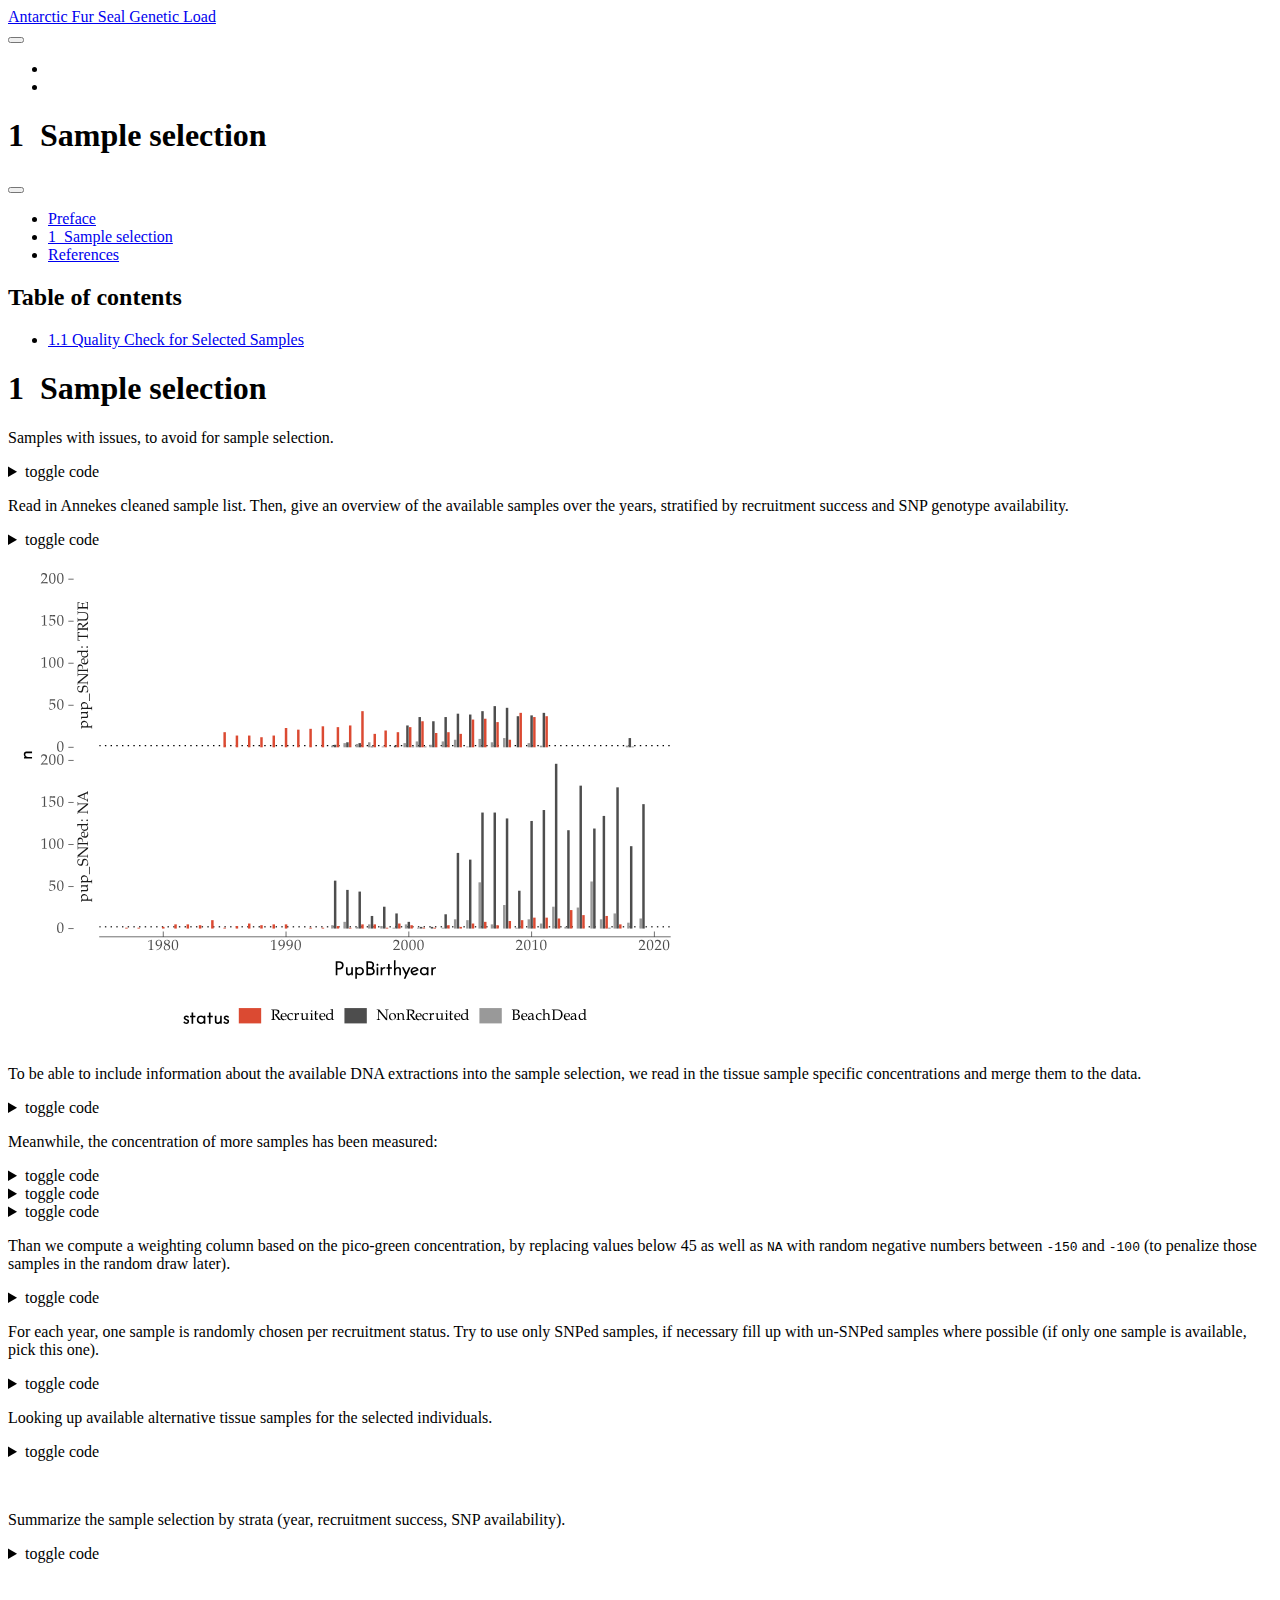
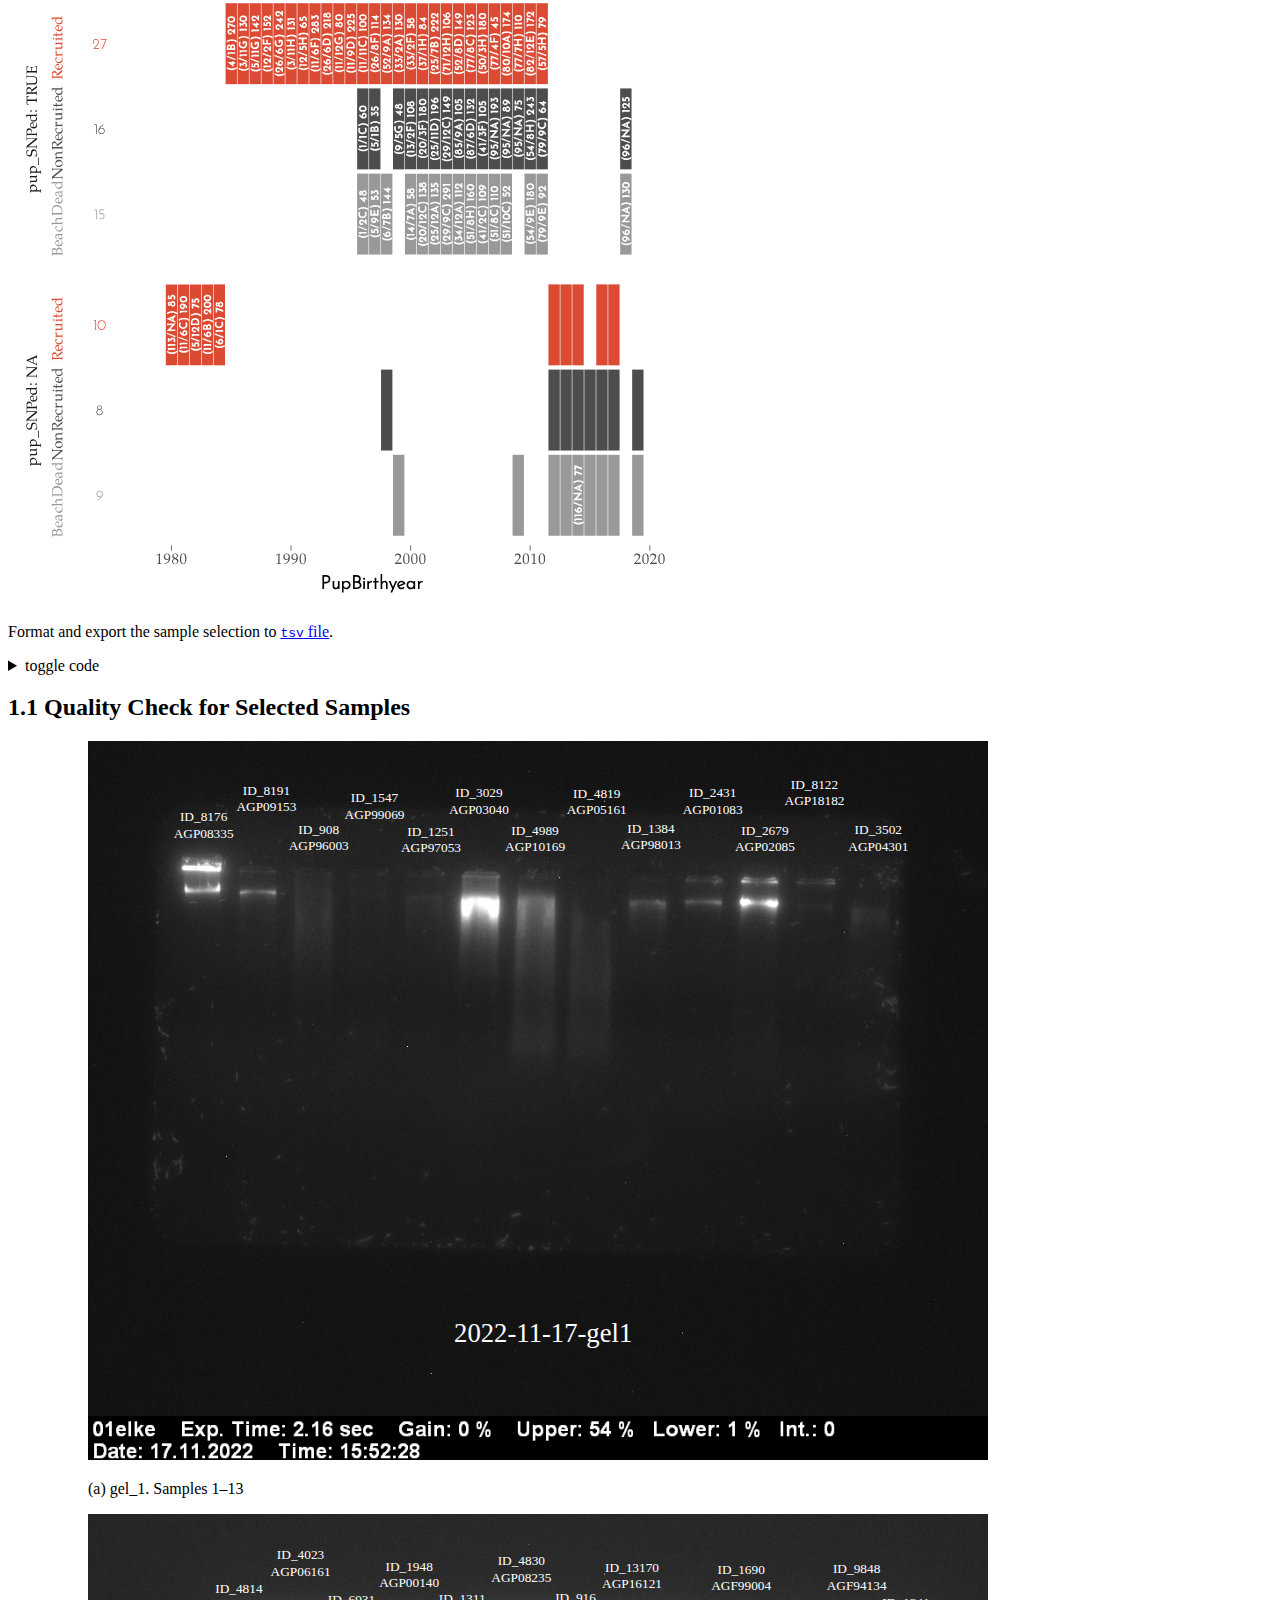
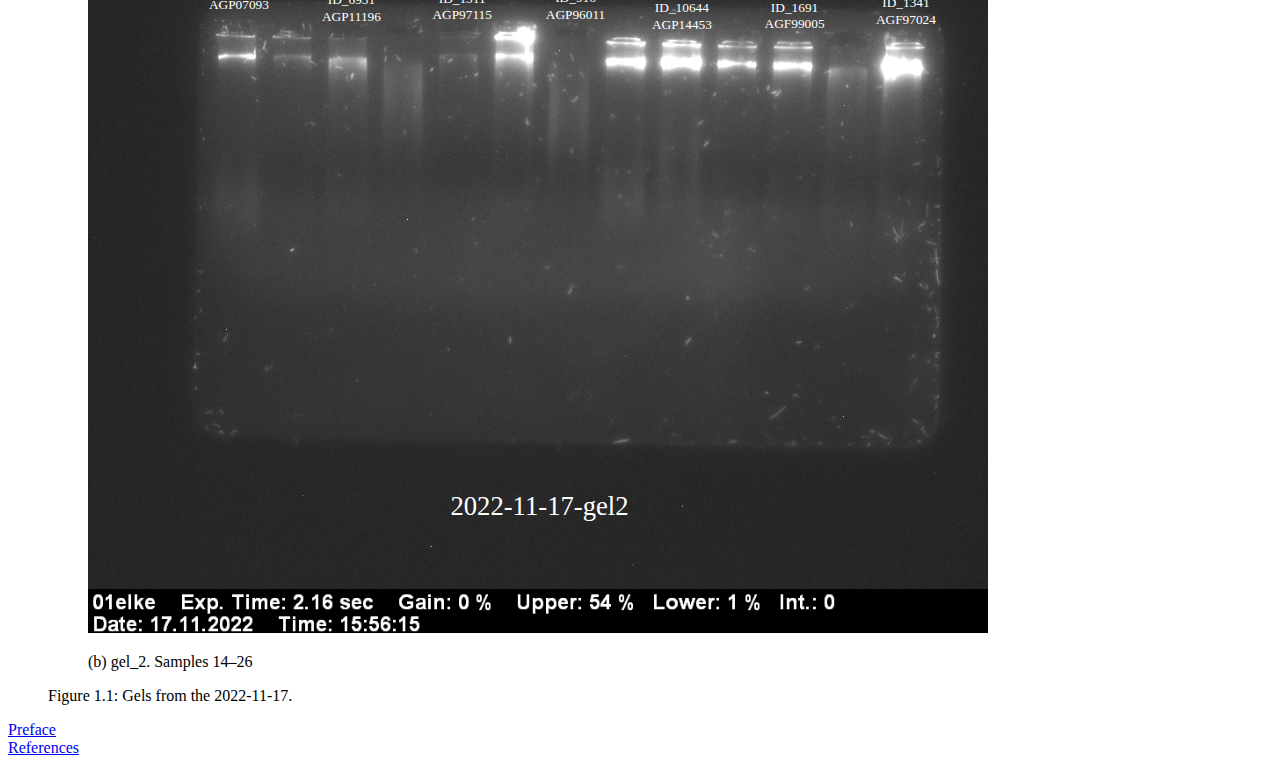
==== commit 1d382316: "update sample selection" ====
--- a/docs/qmd/01_sample_selection.html
+++ b/docs/qmd/01_sample_selection.html
@@ -126,17 +126,17 @@
 }</script>
 
 <script src="../site_libs/htmlwidgets-1.5.4/htmlwidgets.js"></script>
-<script src="../site_libs/jquery-3.5.1/jquery.min.js"></script>
 <link href="../site_libs/datatables-css-0.0.0/datatables-crosstalk.css" rel="stylesheet">
-<script src="../site_libs/datatables-binding-0.17/datatables.js"></script>
-<link href="../site_libs/dt-core-1.10.20/css/jquery.dataTables.min.css" rel="stylesheet">
-<link href="../site_libs/dt-core-1.10.20/css/jquery.dataTables.extra.css" rel="stylesheet">
-<script src="../site_libs/dt-core-1.10.20/js/jquery.dataTables.min.js"></script>
-<link href="../site_libs/dt-ext-buttons-1.10.20/css/buttons.dataTables.min.css" rel="stylesheet">
-<script src="../site_libs/dt-ext-buttons-1.10.20/js/dataTables.buttons.min.js"></script>
-<script src="../site_libs/dt-ext-buttons-1.10.20/js/buttons.html5.min.js"></script>
-<script src="../site_libs/dt-ext-buttons-1.10.20/js/buttons.colVis.min.js"></script>
-<script src="../site_libs/dt-ext-buttons-1.10.20/js/buttons.print.min.js"></script>
+<script src="../site_libs/datatables-binding-0.26/datatables.js"></script>
+<script src="../site_libs/jquery-3.6.0/jquery-3.6.0.min.js"></script>
+<link href="../site_libs/dt-core-1.12.1/css/jquery.dataTables.min.css" rel="stylesheet">
+<link href="../site_libs/dt-core-1.12.1/css/jquery.dataTables.extra.css" rel="stylesheet">
+<script src="../site_libs/dt-core-1.12.1/js/jquery.dataTables.min.js"></script>
+<link href="../site_libs/dt-ext-buttons-1.12.1/css/buttons.dataTables.min.css" rel="stylesheet">
+<script src="../site_libs/dt-ext-buttons-1.12.1/js/dataTables.buttons.min.js"></script>
+<script src="../site_libs/dt-ext-buttons-1.12.1/js/buttons.html5.min.js"></script>
+<script src="../site_libs/dt-ext-buttons-1.12.1/js/buttons.colVis.min.js"></script>
+<script src="../site_libs/dt-ext-buttons-1.12.1/js/buttons.print.min.js"></script>
 <link href="../site_libs/crosstalk-1.2.0/css/crosstalk.min.css" rel="stylesheet">
 <script src="../site_libs/crosstalk-1.2.0/js/crosstalk.min.js"></script>
 
@@ -214,7 +214,13 @@
 </nav>
 <!-- margin-sidebar -->
     <div id="quarto-margin-sidebar" class="sidebar margin-sidebar">
-        
+        <nav id="TOC" role="doc-toc" class="toc-active">
+    <h2 id="toc-title">Table of contents</h2>
+   
+  <ul>
+  <li><a href="#quality-check-for-selected-samples" id="toc-quality-check-for-selected-samples" class="nav-link active" data-scroll-target="#quality-check-for-selected-samples"><span class="toc-section-number">1.1</span>  Quality Check for Selected Samples</a></li>
+  </ul>
+</nav>
     </div>
 <!-- main -->
 <main class="content" id="quarto-document-content">
@@ -252,7 +258,7 @@
 <div class="cell" data-figure-width="7">
 <details>
 <summary>toggle code</summary>
-<div class="sourceCode cell-code" id="cb2"><pre class="sourceCode r code-with-copy"><code class="sourceCode r"><span id="cb2-1"><a href="#cb2-1" aria-hidden="true" tabindex="-1"></a>data <span class="ot">&lt;-</span> readxl<span class="sc">::</span><span class="fu">read_xlsx</span>(<span class="fu">here</span>(<span class="st">"../import_anneke/data/processed/Unique_filtered_dataset_2022.xlsx"</span>)) <span class="sc">|&gt;</span> </span>
+<div class="sourceCode cell-code" id="cb2"><pre class="sourceCode r code-with-copy"><code class="sourceCode r"><span id="cb2-1"><a href="#cb2-1" aria-hidden="true" tabindex="-1"></a>data <span class="ot">&lt;-</span> readxl<span class="sc">::</span><span class="fu">read_xlsx</span>(<span class="fu">here</span>(<span class="st">"data/lab/Unique_filtered_dataset_2022.xlsx"</span>)) <span class="sc">|&gt;</span> </span>
 <span id="cb2-2"><a href="#cb2-2" aria-hidden="true" tabindex="-1"></a>  dplyr<span class="sc">::</span><span class="fu">select</span>(PupTissueID, uniqueID_pup, PupBirthyear, status, PupSex, pup_SNPed, Beach) <span class="sc">|&gt;</span> </span>
 <span id="cb2-3"><a href="#cb2-3" aria-hidden="true" tabindex="-1"></a>  <span class="fu">filter</span>(Beach <span class="sc">==</span> <span class="st">"SSB"</span>,</span>
 <span id="cb2-4"><a href="#cb2-4" aria-hidden="true" tabindex="-1"></a>         PupSex <span class="sc">==</span> <span class="st">"F"</span>,</span>
@@ -291,105 +297,184 @@
 <div class="cell">
 <details>
 <summary>toggle code</summary>
-<div class="sourceCode cell-code" id="cb3"><pre class="sourceCode r code-with-copy"><code class="sourceCode r"><span id="cb3-1"><a href="#cb3-1" aria-hidden="true" tabindex="-1"></a>data_con <span class="ot">&lt;-</span> readxl<span class="sc">::</span><span class="fu">read_xlsx</span>(<span class="fu">here</span>(<span class="st">"../import_anneke/data/processed/Agaz_DNA_extraction_info.xlsx"</span>)) <span class="sc">|&gt;</span> </span>
-<span id="cb3-2"><a href="#cb3-2" aria-hidden="true" tabindex="-1"></a>   <span class="fu">rename</span>(<span class="at">PupTissueID =</span> SampleID)</span>
-<span id="cb3-3"><a href="#cb3-3" aria-hidden="true" tabindex="-1"></a> </span>
-<span id="cb3-4"><a href="#cb3-4" aria-hidden="true" tabindex="-1"></a>data_with_con <span class="ot">&lt;-</span> data <span class="sc">|&gt;</span> </span>
-<span id="cb3-5"><a href="#cb3-5" aria-hidden="true" tabindex="-1"></a>  <span class="fu">mutate</span>(<span class="at">fitness_class =</span> <span class="fu">if_else</span>(status <span class="sc">%in%</span> <span class="fu">c</span>(<span class="st">"BeachDead"</span>, <span class="st">"NonRecruited"</span>),</span>
-<span id="cb3-6"><a href="#cb3-6" aria-hidden="true" tabindex="-1"></a>                                 <span class="st">"NonRecruited"</span>, status)) <span class="sc">|&gt;</span> </span>
-<span id="cb3-7"><a href="#cb3-7" aria-hidden="true" tabindex="-1"></a>  <span class="fu">filter</span>(<span class="sc">!</span><span class="fu">duplicated</span>(uniqueID_pup),</span>
-<span id="cb3-8"><a href="#cb3-8" aria-hidden="true" tabindex="-1"></a>         PupSex <span class="sc">==</span> <span class="st">"F"</span>,</span>
-<span id="cb3-9"><a href="#cb3-9" aria-hidden="true" tabindex="-1"></a>         fitness_class <span class="sc">%in%</span> <span class="fu">c</span>(<span class="st">"Recruited"</span>, <span class="st">"NonRecruited"</span>) ) <span class="sc">|&gt;</span></span>
-<span id="cb3-10"><a href="#cb3-10" aria-hidden="true" tabindex="-1"></a>  <span class="fu">left_join</span>(data_con)</span>
-<span id="cb3-11"><a href="#cb3-11" aria-hidden="true" tabindex="-1"></a></span>
-<span id="cb3-12"><a href="#cb3-12" aria-hidden="true" tabindex="-1"></a>con_threshold <span class="ot">&lt;-</span> <span class="dv">45</span></span></code><button title="Copy to Clipboard" class="code-copy-button"><i class="bi"></i></button></pre></div>
+<div class="sourceCode cell-code" id="cb3"><pre class="sourceCode r code-with-copy"><code class="sourceCode r"><span id="cb3-1"><a href="#cb3-1" aria-hidden="true" tabindex="-1"></a>data_con <span class="ot">&lt;-</span> readxl<span class="sc">::</span><span class="fu">read_xlsx</span>(<span class="fu">here</span>(<span class="st">"data/lab/Agaz_DNA_extraction_info.xlsx"</span>)) <span class="sc">|&gt;</span> </span>
+<span id="cb3-2"><a href="#cb3-2" aria-hidden="true" tabindex="-1"></a>   <span class="fu">rename</span>(<span class="at">PupTissueID =</span> SampleID) <span class="co"># note that there are tissue duplications (eg AGF14017)</span></span></code><button title="Copy to Clipboard" class="code-copy-button"><i class="bi"></i></button></pre></div>
+</details>
+</div>
+<p>Meanwhile, the concentration of more samples has been measured:</p>
+<div class="cell">
+<details>
+<summary>toggle code</summary>
+<div class="sourceCode cell-code" id="cb4"><pre class="sourceCode r code-with-copy"><code class="sourceCode r"><span id="cb4-1"><a href="#cb4-1" aria-hidden="true" tabindex="-1"></a>cellColor <span class="ot">&lt;-</span> <span class="cf">function</span>(style) </span>
+<span id="cb4-2"><a href="#cb4-2" aria-hidden="true" tabindex="-1"></a>{</span>
+<span id="cb4-3"><a href="#cb4-3" aria-hidden="true" tabindex="-1"></a>  fg  <span class="ot">&lt;-</span> style<span class="sc">$</span><span class="fu">getFillForegroundXSSFColor</span>()</span>
+<span id="cb4-4"><a href="#cb4-4" aria-hidden="true" tabindex="-1"></a>  rgb <span class="ot">&lt;-</span> <span class="fu">tryCatch</span>(fg<span class="sc">$</span><span class="fu">getRgb</span>(), <span class="at">error =</span> <span class="cf">function</span>(e) <span class="cn">NULL</span>)</span>
+<span id="cb4-5"><a href="#cb4-5" aria-hidden="true" tabindex="-1"></a>  rgb <span class="ot">&lt;-</span> <span class="fu">paste</span>(rgb, <span class="at">collapse =</span> <span class="st">""</span>)</span>
+<span id="cb4-6"><a href="#cb4-6" aria-hidden="true" tabindex="-1"></a>  <span class="fu">return</span>(rgb)</span>
+<span id="cb4-7"><a href="#cb4-7" aria-hidden="true" tabindex="-1"></a>}</span>
+<span id="cb4-8"><a href="#cb4-8" aria-hidden="true" tabindex="-1"></a></span>
+<span id="cb4-9"><a href="#cb4-9" aria-hidden="true" tabindex="-1"></a>row_colors <span class="ot">&lt;-</span> \(xls_sheet,</span>
+<span id="cb4-10"><a href="#cb4-10" aria-hidden="true" tabindex="-1"></a>                <span class="at">sheet_idx =</span> <span class="dv">1</span>,</span>
+<span id="cb4-11"><a href="#cb4-11" aria-hidden="true" tabindex="-1"></a>                <span class="at">col_idx =</span> <span class="dv">1</span>){</span>
+<span id="cb4-12"><a href="#cb4-12" aria-hidden="true" tabindex="-1"></a>  wb     <span class="ot">&lt;-</span> <span class="fu">loadWorkbook</span>(xls_sheet)</span>
+<span id="cb4-13"><a href="#cb4-13" aria-hidden="true" tabindex="-1"></a>  sheet1 <span class="ot">&lt;-</span> <span class="fu">getSheets</span>(wb)[[sheet_idx]]</span>
+<span id="cb4-14"><a href="#cb4-14" aria-hidden="true" tabindex="-1"></a>  </span>
+<span id="cb4-15"><a href="#cb4-15" aria-hidden="true" tabindex="-1"></a>  <span class="co"># get all rows</span></span>
+<span id="cb4-16"><a href="#cb4-16" aria-hidden="true" tabindex="-1"></a>  rows  <span class="ot">&lt;-</span> <span class="fu">getRows</span>(sheet1)</span>
+<span id="cb4-17"><a href="#cb4-17" aria-hidden="true" tabindex="-1"></a>  cells <span class="ot">&lt;-</span> <span class="fu">getCells</span>(rows, <span class="at">colIndex =</span> col_idx)</span>
+<span id="cb4-18"><a href="#cb4-18" aria-hidden="true" tabindex="-1"></a>  styles <span class="ot">&lt;-</span> <span class="fu">sapply</span>(cells, getCellStyle)</span>
+<span id="cb4-19"><a href="#cb4-19" aria-hidden="true" tabindex="-1"></a>  purrr<span class="sc">::</span><span class="fu">map_chr</span>(styles[<span class="dv">2</span><span class="sc">:</span><span class="fu">length</span>(styles)], cellColor)</span>
+<span id="cb4-20"><a href="#cb4-20" aria-hidden="true" tabindex="-1"></a>}</span>
+<span id="cb4-21"><a href="#cb4-21" aria-hidden="true" tabindex="-1"></a></span>
+<span id="cb4-22"><a href="#cb4-22" aria-hidden="true" tabindex="-1"></a>clr_row <span class="ot">&lt;-</span> \(row_color){</span>
+<span id="cb4-23"><a href="#cb4-23" aria-hidden="true" tabindex="-1"></a>  <span class="fu">if_else</span>(row_color <span class="sc">==</span> <span class="st">""</span>, <span class="st">"#ffffff"</span>, <span class="fu">str_c</span>(<span class="st">"#"</span>, row_color))<span class="sc">|&gt;</span></span>
+<span id="cb4-24"><a href="#cb4-24" aria-hidden="true" tabindex="-1"></a>           <span class="fu">str_to_upper</span>()</span>
+<span id="cb4-25"><a href="#cb4-25" aria-hidden="true" tabindex="-1"></a>}</span>
+<span id="cb4-26"><a href="#cb4-26" aria-hidden="true" tabindex="-1"></a></span>
+<span id="cb4-27"><a href="#cb4-27" aria-hidden="true" tabindex="-1"></a>xls_david_con <span class="ot">&lt;-</span> <span class="fu">here</span>(<span class="st">"data/lab/All_unique_notSNPped.xlsx"</span>)</span>
+<span id="cb4-28"><a href="#cb4-28" aria-hidden="true" tabindex="-1"></a>clr_classes <span class="ot">&lt;-</span> <span class="fu">c</span>(<span class="st">"#FF0000"</span> <span class="ot">=</span> <span class="st">"DNA not usable, needs reextraction."</span>,</span>
+<span id="cb4-29"><a href="#cb4-29" aria-hidden="true" tabindex="-1"></a>                 <span class="st">"#FFC000"</span> <span class="ot">=</span> <span class="st">"DNA of borderline quality - avoid if possible."</span>,</span>
+<span id="cb4-30"><a href="#cb4-30" aria-hidden="true" tabindex="-1"></a>                 <span class="st">"#00B050"</span> <span class="ot">=</span> <span class="st">"DNA good, maybe re-run gel before further use. Already (planed) genotyped on SNP array."</span>,</span>
+<span id="cb4-31"><a href="#cb4-31" aria-hidden="true" tabindex="-1"></a>                 <span class="st">"#92D050"</span> <span class="ot">=</span> <span class="st">"DNA good, maybe re-run gel before further use. Spare sample (high n)."</span>,</span>
+<span id="cb4-32"><a href="#cb4-32" aria-hidden="true" tabindex="-1"></a>                 <span class="st">"#FFFFFF"</span> <span class="ot">=</span> <span class="st">"Not checked"</span>)</span>
+<span id="cb4-33"><a href="#cb4-33" aria-hidden="true" tabindex="-1"></a></span>
+<span id="cb4-34"><a href="#cb4-34" aria-hidden="true" tabindex="-1"></a>data_david_con <span class="ot">&lt;-</span> data_david_con <span class="ot">&lt;-</span> <span class="fu">read_xlsx</span>(xls_david_con) <span class="sc">|&gt;</span> </span>
+<span id="cb4-35"><a href="#cb4-35" aria-hidden="true" tabindex="-1"></a>  <span class="fu">mutate</span>(<span class="at">row_color =</span> <span class="fu">row_colors</span>(xls_david_con)) <span class="sc">|&gt;</span></span>
+<span id="cb4-36"><a href="#cb4-36" aria-hidden="true" tabindex="-1"></a>  dplyr<span class="sc">::</span><span class="fu">select</span>(PupTissueID,</span>
+<span id="cb4-37"><a href="#cb4-37" aria-hidden="true" tabindex="-1"></a>                <span class="at">david_con =</span> Concentration,</span>
+<span id="cb4-38"><a href="#cb4-38" aria-hidden="true" tabindex="-1"></a>                <span class="at">originally_considdered_borderline  =</span><span class="st">`</span><span class="at">...13</span><span class="st">`</span>,</span>
+<span id="cb4-39"><a href="#cb4-39" aria-hidden="true" tabindex="-1"></a>                row_color) <span class="sc">|&gt;</span> </span>
+<span id="cb4-40"><a href="#cb4-40" aria-hidden="true" tabindex="-1"></a>  <span class="fu">mutate</span>(<span class="at">originally_considdered_borderline =</span> <span class="sc">!</span><span class="fu">is.na</span>(originally_considdered_borderline),</span>
+<span id="cb4-41"><a href="#cb4-41" aria-hidden="true" tabindex="-1"></a>         <span class="at">row_color =</span> <span class="fu">clr_row</span>(row_color) ,</span>
+<span id="cb4-42"><a href="#cb4-42" aria-hidden="true" tabindex="-1"></a>         <span class="at">dna_quality_class =</span> <span class="fu">factor</span>(clr_classes[row_color], <span class="at">levels =</span> clr_classes))</span></code><button title="Copy to Clipboard" class="code-copy-button"><i class="bi"></i></button></pre></div>
+</details>
+</div>
+<div class="cell">
+<details>
+<summary>toggle code</summary>
+<div class="sourceCode cell-code" id="cb5"><pre class="sourceCode r code-with-copy"><code class="sourceCode r"><span id="cb5-1"><a href="#cb5-1" aria-hidden="true" tabindex="-1"></a>data_david_substitutes <span class="ot">&lt;-</span> <span class="fu">read_xlsx</span>(<span class="fu">here</span>(<span class="st">"data/lab/Kosmas_samples.xlsx"</span>)) <span class="sc">|&gt;</span> </span>
+<span id="cb5-2"><a href="#cb5-2" aria-hidden="true" tabindex="-1"></a>  <span class="fu">mutate</span>(<span class="at">substitue_class =</span> <span class="fu">c</span>(<span class="at">red =</span> <span class="st">"Need substitute"</span>,</span>
+<span id="cb5-3"><a href="#cb5-3" aria-hidden="true" tabindex="-1"></a>                             <span class="at">green =</span> <span class="st">"Substitute"</span>,</span>
+<span id="cb5-4"><a href="#cb5-4" aria-hidden="true" tabindex="-1"></a>                             <span class="at">blue =</span> <span class="st">"Measure concentration!"</span>,</span>
+<span id="cb5-5"><a href="#cb5-5" aria-hidden="true" tabindex="-1"></a>                             <span class="at">white =</span> <span class="st">"Not checked"</span>,</span>
+<span id="cb5-6"><a href="#cb5-6" aria-hidden="true" tabindex="-1"></a>                             <span class="at">yellow =</span> <span class="st">"What do we do with this?"</span>)[row_color]) <span class="sc">|&gt;</span> </span>
+<span id="cb5-7"><a href="#cb5-7" aria-hidden="true" tabindex="-1"></a>  dplyr<span class="sc">::</span><span class="fu">select</span>(<span class="at">PupTissueID =</span> tissue_id, substitue_class)</span></code><button title="Copy to Clipboard" class="code-copy-button"><i class="bi"></i></button></pre></div>
+</details>
+</div>
+<div class="cell">
+<details>
+<summary>toggle code</summary>
+<div class="sourceCode cell-code" id="cb6"><pre class="sourceCode r code-with-copy"><code class="sourceCode r"><span id="cb6-1"><a href="#cb6-1" aria-hidden="true" tabindex="-1"></a>data_with_con <span class="ot">&lt;-</span> data <span class="sc">|&gt;</span> </span>
+<span id="cb6-2"><a href="#cb6-2" aria-hidden="true" tabindex="-1"></a>  <span class="fu">mutate</span>(<span class="at">fitness_class =</span> <span class="fu">if_else</span>(status <span class="sc">%in%</span> <span class="fu">c</span>(<span class="st">"BeachDead"</span>, <span class="st">"NonRecruited"</span>),</span>
+<span id="cb6-3"><a href="#cb6-3" aria-hidden="true" tabindex="-1"></a>                                 <span class="st">"NonRecruited"</span>, status)) <span class="sc">|&gt;</span> </span>
+<span id="cb6-4"><a href="#cb6-4" aria-hidden="true" tabindex="-1"></a>  <span class="fu">filter</span>(<span class="sc">!</span><span class="fu">duplicated</span>(uniqueID_pup),</span>
+<span id="cb6-5"><a href="#cb6-5" aria-hidden="true" tabindex="-1"></a>         PupSex <span class="sc">==</span> <span class="st">"F"</span>,</span>
+<span id="cb6-6"><a href="#cb6-6" aria-hidden="true" tabindex="-1"></a>         fitness_class <span class="sc">%in%</span> <span class="fu">c</span>(<span class="st">"Recruited"</span>, <span class="st">"NonRecruited"</span>) ) <span class="sc">|&gt;</span>  <span class="co"># 4,025 × 8</span></span>
+<span id="cb6-7"><a href="#cb6-7" aria-hidden="true" tabindex="-1"></a>  <span class="fu">left_join</span>(data_con) <span class="sc">|&gt;</span>                                         <span class="co"># 4,320 × 14 (tissue samples have duplicated concentration measurements)</span></span>
+<span id="cb6-8"><a href="#cb6-8" aria-hidden="true" tabindex="-1"></a>  <span class="fu">left_join</span>(data_david_con) <span class="sc">|&gt;</span>                                   <span class="co"># 4,320 × 18</span></span>
+<span id="cb6-9"><a href="#cb6-9" aria-hidden="true" tabindex="-1"></a>  <span class="fu">left_join</span>(data_david_substitutes) <span class="sc">|&gt;</span>                           <span class="co"># 4,320 × 19</span></span>
+<span id="cb6-10"><a href="#cb6-10" aria-hidden="true" tabindex="-1"></a>  <span class="fu">mutate</span>(<span class="at">con_check =</span> <span class="fu">abs</span>(<span class="fu">as.double</span>(Picogreen_con)<span class="sc">-</span><span class="fu">as.double</span>(david_con)),</span>
+<span id="cb6-11"><a href="#cb6-11" aria-hidden="true" tabindex="-1"></a>         <span class="at">con_inconsistent =</span> <span class="fu">if_else</span>(<span class="fu">is.na</span>(con_check), <span class="cn">FALSE</span>, con_check <span class="sc">&gt;</span> .<span class="dv">1</span> ),</span>
+<span id="cb6-12"><a href="#cb6-12" aria-hidden="true" tabindex="-1"></a>         <span class="at">dna_con =</span> <span class="fu">if_else</span>(<span class="fu">is.na</span>(Picogreen_con),</span>
+<span id="cb6-13"><a href="#cb6-13" aria-hidden="true" tabindex="-1"></a>                           <span class="fu">as.double</span>(david_con),                  <span class="co"># incl. new concentration measurements</span></span>
+<span id="cb6-14"><a href="#cb6-14" aria-hidden="true" tabindex="-1"></a>                           <span class="fu">as.double</span>(Picogreen_con)),             <span class="co"># incl. original bad concentrations that were not transferred to davids file</span></span>
+<span id="cb6-15"><a href="#cb6-15" aria-hidden="true" tabindex="-1"></a>         <span class="at">vol_wgs_nl =</span> <span class="dv">1200</span> <span class="sc">/</span> dna_con,</span>
+<span id="cb6-16"><a href="#cb6-16" aria-hidden="true" tabindex="-1"></a>         <span class="at">vol_SNP_nl =</span> <span class="dv">750</span> <span class="sc">/</span> dna_con,</span>
+<span id="cb6-17"><a href="#cb6-17" aria-hidden="true" tabindex="-1"></a>         <span class="at">vol_total =</span> <span class="fu">replace_na</span>(vol_wgs_nl,<span class="dv">0</span>) <span class="sc">+</span> <span class="fu">replace_na</span>(vol_SNP_nl,<span class="dv">0</span>))</span>
+<span id="cb6-18"><a href="#cb6-18" aria-hidden="true" tabindex="-1"></a></span>
+<span id="cb6-19"><a href="#cb6-19" aria-hidden="true" tabindex="-1"></a><span class="co"># data_with_con |&gt;</span></span>
+<span id="cb6-20"><a href="#cb6-20" aria-hidden="true" tabindex="-1"></a><span class="co">#   filter(con_inconsistent) |&gt;</span></span>
+<span id="cb6-21"><a href="#cb6-21" aria-hidden="true" tabindex="-1"></a><span class="co">#   select(PupTissueID, Picogreen_con,</span></span>
+<span id="cb6-22"><a href="#cb6-22" aria-hidden="true" tabindex="-1"></a><span class="co">#          david_con, con_check,</span></span>
+<span id="cb6-23"><a href="#cb6-23" aria-hidden="true" tabindex="-1"></a><span class="co">#          `Was_re-extracted`) |&gt; view()</span></span>
+<span id="cb6-24"><a href="#cb6-24" aria-hidden="true" tabindex="-1"></a>con_threshold <span class="ot">&lt;-</span> <span class="dv">45</span></span></code><button title="Copy to Clipboard" class="code-copy-button"><i class="bi"></i></button></pre></div>
 </details>
 </div>
 <p>Than we compute a weighting column based on the pico-green concentration, by replacing values below 45 as well as <code>NA</code> with random negative numbers between <code>-150</code> and <code>-100</code> (to penalize those samples in the random draw later).</p>
 <div class="cell">
 <details>
 <summary>toggle code</summary>
-<div class="sourceCode cell-code" id="cb4"><pre class="sourceCode r code-with-copy"><code class="sourceCode r"><span id="cb4-1"><a href="#cb4-1" aria-hidden="true" tabindex="-1"></a>data_top_con <span class="ot">&lt;-</span> data_with_con <span class="sc">|&gt;</span> </span>
-<span id="cb4-2"><a href="#cb4-2" aria-hidden="true" tabindex="-1"></a>  <span class="fu">group_by</span>(PupBirthyear, status, pup_SNPed) <span class="sc">|&gt;</span> </span>
-<span id="cb4-3"><a href="#cb4-3" aria-hidden="true" tabindex="-1"></a>  <span class="fu">mutate</span>(<span class="at">con_where_possible =</span> <span class="fu">if_else</span>(<span class="fu">is.na</span>(Picogreen_con) <span class="sc">|</span> Picogreen_con <span class="sc">&lt;</span> con_threshold,</span>
-<span id="cb4-4"><a href="#cb4-4" aria-hidden="true" tabindex="-1"></a>                                      <span class="fu">runif</span>(<span class="at">n =</span> <span class="fu">length</span>(Picogreen_con), <span class="sc">-</span><span class="dv">150</span>, <span class="sc">-</span><span class="dv">100</span>),</span>
-<span id="cb4-5"><a href="#cb4-5" aria-hidden="true" tabindex="-1"></a>                                      Picogreen_con))</span></code><button title="Copy to Clipboard" class="code-copy-button"><i class="bi"></i></button></pre></div>
+<div class="sourceCode cell-code" id="cb7"><pre class="sourceCode r code-with-copy"><code class="sourceCode r"><span id="cb7-1"><a href="#cb7-1" aria-hidden="true" tabindex="-1"></a>data_top_con <span class="ot">&lt;-</span> data_with_con <span class="sc">|&gt;</span> </span>
+<span id="cb7-2"><a href="#cb7-2" aria-hidden="true" tabindex="-1"></a>  <span class="fu">group_by</span>(PupBirthyear, status, pup_SNPed) <span class="sc">|&gt;</span> </span>
+<span id="cb7-3"><a href="#cb7-3" aria-hidden="true" tabindex="-1"></a>  <span class="fu">mutate</span>(<span class="at">con_where_possible =</span> <span class="fu">if_else</span>(<span class="fu">is.na</span>(Picogreen_con) <span class="sc">|</span> Picogreen_con <span class="sc">&lt;</span> con_threshold,</span>
+<span id="cb7-4"><a href="#cb7-4" aria-hidden="true" tabindex="-1"></a>                                      <span class="fu">runif</span>(<span class="at">n =</span> <span class="fu">length</span>(Picogreen_con), <span class="sc">-</span><span class="dv">150</span>, <span class="sc">-</span><span class="dv">100</span>),</span>
+<span id="cb7-5"><a href="#cb7-5" aria-hidden="true" tabindex="-1"></a>                                      Picogreen_con))</span></code><button title="Copy to Clipboard" class="code-copy-button"><i class="bi"></i></button></pre></div>
 </details>
 </div>
 <p>For each year, one sample is randomly chosen per recruitment status. Try to use only SNPed samples, if necessary fill up with un-SNPed samples where possible (if only one sample is available, pick this one).</p>
 <div class="cell">
 <details>
 <summary>toggle code</summary>
-<div class="sourceCode cell-code" id="cb5"><pre class="sourceCode r code-with-copy"><code class="sourceCode r"><span id="cb5-1"><a href="#cb5-1" aria-hidden="true" tabindex="-1"></a>data_selection <span class="ot">&lt;-</span> data_top_con <span class="sc">|&gt;</span> </span>
-<span id="cb5-2"><a href="#cb5-2" aria-hidden="true" tabindex="-1"></a>  <span class="fu">mutate</span>(<span class="at">fitness_class =</span> <span class="fu">if_else</span>(status <span class="sc">%in%</span> <span class="fu">c</span>(<span class="st">"BeachDead"</span>, <span class="st">"NonRecruited"</span>),</span>
-<span id="cb5-3"><a href="#cb5-3" aria-hidden="true" tabindex="-1"></a>                                 <span class="st">"NonRecruited"</span>, status)) <span class="sc">|&gt;</span></span>
-<span id="cb5-4"><a href="#cb5-4" aria-hidden="true" tabindex="-1"></a>  <span class="fu">filter</span>(<span class="sc">!</span><span class="fu">duplicated</span>(uniqueID_pup),</span>
-<span id="cb5-5"><a href="#cb5-5" aria-hidden="true" tabindex="-1"></a>         PupSex <span class="sc">==</span> <span class="st">"F"</span>,</span>
-<span id="cb5-6"><a href="#cb5-6" aria-hidden="true" tabindex="-1"></a>         fitness_class <span class="sc">%in%</span> <span class="fu">c</span>(<span class="st">"Recruited"</span>, <span class="st">"NonRecruited"</span>),</span>
-<span id="cb5-7"><a href="#cb5-7" aria-hidden="true" tabindex="-1"></a>         <span class="sc">!</span><span class="fu">grepl</span>(PlateNumber, <span class="at">pattern =</span> <span class="st">"[A-Za-z]"</span>),</span>
-<span id="cb5-8"><a href="#cb5-8" aria-hidden="true" tabindex="-1"></a>         <span class="sc">!</span><span class="fu">is.na</span>(PlateNumber)) <span class="sc">|&gt;</span> </span>
-<span id="cb5-9"><a href="#cb5-9" aria-hidden="true" tabindex="-1"></a>  <span class="fu">group_by</span>(PupBirthyear, status, pup_SNPed) <span class="sc">|&gt;</span> </span>
-<span id="cb5-10"><a href="#cb5-10" aria-hidden="true" tabindex="-1"></a>  <span class="fu">slice_sample</span>(<span class="at">n =</span> <span class="dv">1</span>, <span class="at">weight_by =</span> scales<span class="sc">::</span><span class="fu">rescale</span>(con_where_possible)) <span class="sc">|&gt;</span> </span>
-<span id="cb5-11"><a href="#cb5-11" aria-hidden="true" tabindex="-1"></a>  <span class="co"># mutate(selector = sample(1:n())) |&gt; # random selection order within year x fitness_class</span></span>
-<span id="cb5-12"><a href="#cb5-12" aria-hidden="true" tabindex="-1"></a>  <span class="co"># filter(selector &lt;= 2) |&gt;            # slice_sample(n = 2) cant subset for years with only one sample </span></span>
-<span id="cb5-13"><a href="#cb5-13" aria-hidden="true" tabindex="-1"></a>  <span class="fu">ungroup</span>() <span class="sc">|&gt;</span> </span>
-<span id="cb5-14"><a href="#cb5-14" aria-hidden="true" tabindex="-1"></a>  <span class="fu">arrange</span>(PupBirthyear, status, pup_SNPed) <span class="sc">|&gt;</span> </span>
-<span id="cb5-15"><a href="#cb5-15" aria-hidden="true" tabindex="-1"></a>  <span class="fu">group_by</span>(PupBirthyear, status) <span class="sc">|&gt;</span> </span>
-<span id="cb5-16"><a href="#cb5-16" aria-hidden="true" tabindex="-1"></a>  <span class="fu">mutate</span>(<span class="at">priority =</span> <span class="fu">row_number</span>()) <span class="sc">|&gt;</span></span>
-<span id="cb5-17"><a href="#cb5-17" aria-hidden="true" tabindex="-1"></a>  <span class="fu">ungroup</span>() <span class="sc">|&gt;</span> </span>
-<span id="cb5-18"><a href="#cb5-18" aria-hidden="true" tabindex="-1"></a>  <span class="fu">filter</span>(priority <span class="sc">&lt;=</span> <span class="dv">1</span>) <span class="sc">|&gt;</span>             <span class="co"># if possible, use SNPed samples, fill up if necessary</span></span>
-<span id="cb5-19"><a href="#cb5-19" aria-hidden="true" tabindex="-1"></a>  <span class="fu">mutate</span>(<span class="at">uniqueID_pup =</span> <span class="fu">if_else</span>(<span class="fu">is.na</span>(uniqueID_pup),   <span class="co"># the sample from 1977 is IDed as &lt;NA&gt;</span></span>
-<span id="cb5-20"><a href="#cb5-20" aria-hidden="true" tabindex="-1"></a>                                <span class="st">"ID_00"</span>, uniqueID_pup)) <span class="sc">|&gt;</span> <span class="co"># change to ID_00</span></span>
-<span id="cb5-21"><a href="#cb5-21" aria-hidden="true" tabindex="-1"></a>  <span class="fu">mutate</span>(<span class="at">y =</span> <span class="fu">c</span>(<span class="at">Recruited =</span> .<span class="dv">5</span>,            <span class="co"># adding coordinates for visualization</span></span>
-<span id="cb5-22"><a href="#cb5-22" aria-hidden="true" tabindex="-1"></a>               <span class="at">NonRecruited =</span> <span class="sc">-</span>.<span class="dv">5</span>,</span>
-<span id="cb5-23"><a href="#cb5-23" aria-hidden="true" tabindex="-1"></a>              <span class="at">BeachDead =</span> <span class="sc">-</span><span class="fl">1.5</span>)[status])                      </span></code><button title="Copy to Clipboard" class="code-copy-button"><i class="bi"></i></button></pre></div>
+<div class="sourceCode cell-code" id="cb8"><pre class="sourceCode r code-with-copy"><code class="sourceCode r"><span id="cb8-1"><a href="#cb8-1" aria-hidden="true" tabindex="-1"></a>data_selection <span class="ot">&lt;-</span> data_top_con <span class="sc">|&gt;</span> </span>
+<span id="cb8-2"><a href="#cb8-2" aria-hidden="true" tabindex="-1"></a>  <span class="fu">mutate</span>(<span class="at">fitness_class =</span> <span class="fu">if_else</span>(status <span class="sc">%in%</span> <span class="fu">c</span>(<span class="st">"BeachDead"</span>, <span class="st">"NonRecruited"</span>),</span>
+<span id="cb8-3"><a href="#cb8-3" aria-hidden="true" tabindex="-1"></a>                                 <span class="st">"NonRecruited"</span>, status)) <span class="sc">|&gt;</span></span>
+<span id="cb8-4"><a href="#cb8-4" aria-hidden="true" tabindex="-1"></a>  <span class="fu">filter</span>(<span class="sc">!</span><span class="fu">duplicated</span>(uniqueID_pup),</span>
+<span id="cb8-5"><a href="#cb8-5" aria-hidden="true" tabindex="-1"></a>         PupSex <span class="sc">==</span> <span class="st">"F"</span>,</span>
+<span id="cb8-6"><a href="#cb8-6" aria-hidden="true" tabindex="-1"></a>         fitness_class <span class="sc">%in%</span> <span class="fu">c</span>(<span class="st">"Recruited"</span>, <span class="st">"NonRecruited"</span>),</span>
+<span id="cb8-7"><a href="#cb8-7" aria-hidden="true" tabindex="-1"></a>         <span class="sc">!</span><span class="fu">grepl</span>(PlateNumber, <span class="at">pattern =</span> <span class="st">"[A-Za-z]"</span>),</span>
+<span id="cb8-8"><a href="#cb8-8" aria-hidden="true" tabindex="-1"></a>         <span class="sc">!</span><span class="fu">is.na</span>(PlateNumber)) <span class="sc">|&gt;</span> </span>
+<span id="cb8-9"><a href="#cb8-9" aria-hidden="true" tabindex="-1"></a>  <span class="fu">group_by</span>(PupBirthyear, status, pup_SNPed) <span class="sc">|&gt;</span> </span>
+<span id="cb8-10"><a href="#cb8-10" aria-hidden="true" tabindex="-1"></a>  <span class="fu">slice_sample</span>(<span class="at">n =</span> <span class="dv">1</span>, <span class="at">weight_by =</span> scales<span class="sc">::</span><span class="fu">rescale</span>(con_where_possible)) <span class="sc">|&gt;</span> </span>
+<span id="cb8-11"><a href="#cb8-11" aria-hidden="true" tabindex="-1"></a>  <span class="co"># mutate(selector = sample(1:n())) |&gt; # random selection order within year x fitness_class</span></span>
+<span id="cb8-12"><a href="#cb8-12" aria-hidden="true" tabindex="-1"></a>  <span class="co"># filter(selector &lt;= 2) |&gt;            # slice_sample(n = 2) cant subset for years with only one sample </span></span>
+<span id="cb8-13"><a href="#cb8-13" aria-hidden="true" tabindex="-1"></a>  <span class="fu">ungroup</span>() <span class="sc">|&gt;</span> </span>
+<span id="cb8-14"><a href="#cb8-14" aria-hidden="true" tabindex="-1"></a>  <span class="fu">arrange</span>(PupBirthyear, status, pup_SNPed) <span class="sc">|&gt;</span> </span>
+<span id="cb8-15"><a href="#cb8-15" aria-hidden="true" tabindex="-1"></a>  <span class="fu">group_by</span>(PupBirthyear, status) <span class="sc">|&gt;</span> </span>
+<span id="cb8-16"><a href="#cb8-16" aria-hidden="true" tabindex="-1"></a>  <span class="fu">mutate</span>(<span class="at">priority =</span> <span class="fu">row_number</span>()) <span class="sc">|&gt;</span></span>
+<span id="cb8-17"><a href="#cb8-17" aria-hidden="true" tabindex="-1"></a>  <span class="fu">ungroup</span>() <span class="sc">|&gt;</span> </span>
+<span id="cb8-18"><a href="#cb8-18" aria-hidden="true" tabindex="-1"></a>  <span class="fu">filter</span>(priority <span class="sc">&lt;=</span> <span class="dv">1</span>) <span class="sc">|&gt;</span>             <span class="co"># if possible, use SNPed samples, fill up if necessary</span></span>
+<span id="cb8-19"><a href="#cb8-19" aria-hidden="true" tabindex="-1"></a>  <span class="fu">mutate</span>(<span class="at">uniqueID_pup =</span> <span class="fu">if_else</span>(<span class="fu">is.na</span>(uniqueID_pup),   <span class="co"># the sample from 1977 is IDed as &lt;NA&gt;</span></span>
+<span id="cb8-20"><a href="#cb8-20" aria-hidden="true" tabindex="-1"></a>                                <span class="st">"ID_00"</span>, uniqueID_pup)) <span class="sc">|&gt;</span> <span class="co"># change to ID_00</span></span>
+<span id="cb8-21"><a href="#cb8-21" aria-hidden="true" tabindex="-1"></a>  <span class="fu">mutate</span>(<span class="at">y =</span> <span class="fu">c</span>(<span class="at">Recruited =</span> .<span class="dv">5</span>,            <span class="co"># adding coordinates for visualization</span></span>
+<span id="cb8-22"><a href="#cb8-22" aria-hidden="true" tabindex="-1"></a>               <span class="at">NonRecruited =</span> <span class="sc">-</span>.<span class="dv">5</span>,</span>
+<span id="cb8-23"><a href="#cb8-23" aria-hidden="true" tabindex="-1"></a>              <span class="at">BeachDead =</span> <span class="sc">-</span><span class="fl">1.5</span>)[status])                      </span></code><button title="Copy to Clipboard" class="code-copy-button"><i class="bi"></i></button></pre></div>
 </details>
 </div>
 <p>Looking up available alternative tissue samples for the selected individuals.</p>
 <div class="cell">
 <details>
 <summary>toggle code</summary>
-<div class="sourceCode cell-code" id="cb6"><pre class="sourceCode r code-with-copy"><code class="sourceCode r"><span id="cb6-1"><a href="#cb6-1" aria-hidden="true" tabindex="-1"></a><span class="co"># Collect alternative tissue IDs</span></span>
-<span id="cb6-2"><a href="#cb6-2" aria-hidden="true" tabindex="-1"></a>uniqueIDs <span class="ot">&lt;-</span> openxlsx<span class="sc">::</span><span class="fu">read.xlsx</span>(<span class="fu">here</span>(<span class="st">"../import_anneke/data/processed/all_msat_genotypes_uniqueID.xlsx"</span>)) <span class="sc">%&gt;%</span> </span>
-<span id="cb6-3"><a href="#cb6-3" aria-hidden="true" tabindex="-1"></a>  dplyr<span class="sc">::</span><span class="fu">select</span>(dummyID, PlateNumber, uniqueID) <span class="sc">|&gt;</span> </span>
-<span id="cb6-4"><a href="#cb6-4" aria-hidden="true" tabindex="-1"></a>  <span class="fu">filter</span>(<span class="sc">!</span>dummyID <span class="sc">%in%</span> <span class="fu">c</span>(<span class="st">"AGP08134"</span>, <span class="st">"AGP18084"</span>)) <span class="sc">|&gt;</span></span>
-<span id="cb6-5"><a href="#cb6-5" aria-hidden="true" tabindex="-1"></a>  dplyr<span class="sc">::</span><span class="fu">select</span>(<span class="sc">-</span>PlateNumber) <span class="sc">|&gt;</span> </span>
-<span id="cb6-6"><a href="#cb6-6" aria-hidden="true" tabindex="-1"></a>  <span class="fu">unique</span>()</span>
-<span id="cb6-7"><a href="#cb6-7" aria-hidden="true" tabindex="-1"></a></span>
-<span id="cb6-8"><a href="#cb6-8" aria-hidden="true" tabindex="-1"></a><span class="co"># Merge IDs with list of remaining individuals</span></span>
-<span id="cb6-9"><a href="#cb6-9" aria-hidden="true" tabindex="-1"></a>tissue_options <span class="ot">&lt;-</span> data_selection <span class="sc">|&gt;</span> </span>
-<span id="cb6-10"><a href="#cb6-10" aria-hidden="true" tabindex="-1"></a>  <span class="fu">left_join</span>(uniqueIDs, <span class="at">by =</span> <span class="fu">c</span>(<span class="st">"uniqueID_pup"</span> <span class="ot">=</span> <span class="st">"uniqueID"</span>)) <span class="sc">|&gt;</span> </span>
-<span id="cb6-11"><a href="#cb6-11" aria-hidden="true" tabindex="-1"></a>  dplyr<span class="sc">::</span><span class="fu">rename</span>(<span class="st">`</span><span class="at">AltTissueID</span><span class="st">`</span><span class="ot">=</span> dummyID ) <span class="sc">|&gt;</span> </span>
-<span id="cb6-12"><a href="#cb6-12" aria-hidden="true" tabindex="-1"></a>  <span class="fu">mutate</span>(<span class="at">pup_SNPed =</span> <span class="fu">if_else</span>(<span class="fu">is.na</span>(pup_SNPed), <span class="cn">FALSE</span>, pup_SNPed))</span>
-<span id="cb6-13"><a href="#cb6-13" aria-hidden="true" tabindex="-1"></a></span>
-<span id="cb6-14"><a href="#cb6-14" aria-hidden="true" tabindex="-1"></a>all_duplicated <span class="ot">&lt;-</span> \(x){</span>
-<span id="cb6-15"><a href="#cb6-15" aria-hidden="true" tabindex="-1"></a>  <span class="fu">duplicated</span>(x) <span class="sc">|</span> <span class="fu">duplicated</span>(x, <span class="at">fromLast =</span> <span class="cn">TRUE</span>)</span>
-<span id="cb6-16"><a href="#cb6-16" aria-hidden="true" tabindex="-1"></a>}</span>
-<span id="cb6-17"><a href="#cb6-17" aria-hidden="true" tabindex="-1"></a></span>
-<span id="cb6-18"><a href="#cb6-18" aria-hidden="true" tabindex="-1"></a>tissue_options <span class="sc">%&gt;%</span></span>
-<span id="cb6-19"><a href="#cb6-19" aria-hidden="true" tabindex="-1"></a>  <span class="fu">mutate</span>(<span class="at">AltTissueID =</span> <span class="fu">ifelse</span>(AltTissueID <span class="sc">==</span> PupTissueID, <span class="cn">NA</span>, AltTissueID)) <span class="sc">%&gt;%</span></span>
-<span id="cb6-20"><a href="#cb6-20" aria-hidden="true" tabindex="-1"></a>  <span class="fu">group_by</span>(uniqueID_pup) <span class="sc">%&gt;%</span></span>
-<span id="cb6-21"><a href="#cb6-21" aria-hidden="true" tabindex="-1"></a>  <span class="fu">arrange</span>(AltTissueID) <span class="sc">%&gt;%</span></span>
-<span id="cb6-22"><a href="#cb6-22" aria-hidden="true" tabindex="-1"></a>  <span class="fu">mutate</span>(<span class="at">numbering =</span> <span class="fu">paste0</span>(<span class="st">"AltTissueID_"</span>, <span class="fu">row_number</span>())) <span class="sc">%&gt;%</span></span>
-<span id="cb6-23"><a href="#cb6-23" aria-hidden="true" tabindex="-1"></a>  <span class="fu">pivot_wider</span>(<span class="at">id_cols =</span> PupTissueID<span class="sc">:</span>Beach,</span>
-<span id="cb6-24"><a href="#cb6-24" aria-hidden="true" tabindex="-1"></a>              <span class="at">names_from =</span> <span class="st">"numbering"</span>,</span>
-<span id="cb6-25"><a href="#cb6-25" aria-hidden="true" tabindex="-1"></a>              <span class="at">values_from =</span> <span class="st">"AltTissueID"</span>) <span class="sc">|&gt;</span> </span>
-<span id="cb6-26"><a href="#cb6-26" aria-hidden="true" tabindex="-1"></a>  dplyr<span class="sc">::</span><span class="fu">select</span>(uniqueID_pup<span class="sc">:</span>Beach, <span class="fu">everything</span>()) <span class="sc">|&gt;</span> </span>
-<span id="cb6-27"><a href="#cb6-27" aria-hidden="true" tabindex="-1"></a>  <span class="fu">arrange</span>(PupBirthyear)  <span class="sc">|&gt;</span> </span>
-<span id="cb6-28"><a href="#cb6-28" aria-hidden="true" tabindex="-1"></a>  <span class="fu">datatable</span>(<span class="at">extensions =</span> <span class="st">'Buttons'</span>,</span>
-<span id="cb6-29"><a href="#cb6-29" aria-hidden="true" tabindex="-1"></a>            <span class="at">options =</span> <span class="fu">list</span>(<span class="at">dom =</span> <span class="st">'Blfrtip'</span>,</span>
-<span id="cb6-30"><a href="#cb6-30" aria-hidden="true" tabindex="-1"></a>                           <span class="at">buttons =</span> <span class="fu">c</span>(<span class="st">'copy'</span>, <span class="st">'csv'</span>),</span>
-<span id="cb6-31"><a href="#cb6-31" aria-hidden="true" tabindex="-1"></a>                           <span class="at">pageLength =</span> <span class="dv">10</span>), </span>
-<span id="cb6-32"><a href="#cb6-32" aria-hidden="true" tabindex="-1"></a>            <span class="at">rownames =</span> <span class="cn">FALSE</span>, </span>
-<span id="cb6-33"><a href="#cb6-33" aria-hidden="true" tabindex="-1"></a>            <span class="at">class =</span> <span class="st">'cell-border stripe'</span>) <span class="sc">|&gt;</span>  </span>
-<span id="cb6-34"><a href="#cb6-34" aria-hidden="true" tabindex="-1"></a>  <span class="fu">formatStyle</span>(<span class="at">columns =</span> <span class="dv">1</span><span class="sc">:</span><span class="dv">10</span>,</span>
-<span id="cb6-35"><a href="#cb6-35" aria-hidden="true" tabindex="-1"></a>              <span class="at">fontSize =</span> <span class="st">'75%'</span>,</span>
-<span id="cb6-36"><a href="#cb6-36" aria-hidden="true" tabindex="-1"></a>              <span class="at">lineHeight =</span> <span class="st">"1em"</span>)</span></code><button title="Copy to Clipboard" class="code-copy-button"><i class="bi"></i></button></pre></div>
+<div class="sourceCode cell-code" id="cb9"><pre class="sourceCode r code-with-copy"><code class="sourceCode r"><span id="cb9-1"><a href="#cb9-1" aria-hidden="true" tabindex="-1"></a><span class="co"># Collect alternative tissue IDs</span></span>
+<span id="cb9-2"><a href="#cb9-2" aria-hidden="true" tabindex="-1"></a>uniqueIDs <span class="ot">&lt;-</span> openxlsx<span class="sc">::</span><span class="fu">read.xlsx</span>(<span class="fu">here</span>(<span class="st">"data/lab/all_msat_genotypes_uniqueID.xlsx"</span>)) <span class="sc">|&gt;</span>  </span>
+<span id="cb9-3"><a href="#cb9-3" aria-hidden="true" tabindex="-1"></a>  dplyr<span class="sc">::</span><span class="fu">select</span>(dummyID, PlateNumber, uniqueID) <span class="sc">|&gt;</span> </span>
+<span id="cb9-4"><a href="#cb9-4" aria-hidden="true" tabindex="-1"></a>  <span class="fu">filter</span>(<span class="sc">!</span>dummyID <span class="sc">%in%</span> <span class="fu">c</span>(<span class="st">"AGP08134"</span>, <span class="st">"AGP18084"</span>)) <span class="sc">|&gt;</span></span>
+<span id="cb9-5"><a href="#cb9-5" aria-hidden="true" tabindex="-1"></a>  dplyr<span class="sc">::</span><span class="fu">select</span>(<span class="sc">-</span>PlateNumber) <span class="sc">|&gt;</span> </span>
+<span id="cb9-6"><a href="#cb9-6" aria-hidden="true" tabindex="-1"></a>  <span class="fu">unique</span>()</span>
+<span id="cb9-7"><a href="#cb9-7" aria-hidden="true" tabindex="-1"></a></span>
+<span id="cb9-8"><a href="#cb9-8" aria-hidden="true" tabindex="-1"></a><span class="co"># Merge IDs with list of remaining individuals</span></span>
+<span id="cb9-9"><a href="#cb9-9" aria-hidden="true" tabindex="-1"></a>tissue_options <span class="ot">&lt;-</span> data_selection <span class="sc">|&gt;</span> </span>
+<span id="cb9-10"><a href="#cb9-10" aria-hidden="true" tabindex="-1"></a>  <span class="fu">left_join</span>(uniqueIDs, <span class="at">by =</span> <span class="fu">c</span>(<span class="st">"uniqueID_pup"</span> <span class="ot">=</span> <span class="st">"uniqueID"</span>)) <span class="sc">|&gt;</span> </span>
+<span id="cb9-11"><a href="#cb9-11" aria-hidden="true" tabindex="-1"></a>  dplyr<span class="sc">::</span><span class="fu">rename</span>(<span class="st">`</span><span class="at">AltTissueID</span><span class="st">`</span><span class="ot">=</span> dummyID ) <span class="sc">|&gt;</span> </span>
+<span id="cb9-12"><a href="#cb9-12" aria-hidden="true" tabindex="-1"></a>  <span class="fu">mutate</span>(<span class="at">pup_SNPed =</span> <span class="fu">if_else</span>(<span class="fu">is.na</span>(pup_SNPed), <span class="cn">FALSE</span>, pup_SNPed))</span>
+<span id="cb9-13"><a href="#cb9-13" aria-hidden="true" tabindex="-1"></a></span>
+<span id="cb9-14"><a href="#cb9-14" aria-hidden="true" tabindex="-1"></a>all_duplicated <span class="ot">&lt;-</span> \(x){</span>
+<span id="cb9-15"><a href="#cb9-15" aria-hidden="true" tabindex="-1"></a>  <span class="fu">duplicated</span>(x) <span class="sc">|</span> <span class="fu">duplicated</span>(x, <span class="at">fromLast =</span> <span class="cn">TRUE</span>)</span>
+<span id="cb9-16"><a href="#cb9-16" aria-hidden="true" tabindex="-1"></a>}</span>
+<span id="cb9-17"><a href="#cb9-17" aria-hidden="true" tabindex="-1"></a></span>
+<span id="cb9-18"><a href="#cb9-18" aria-hidden="true" tabindex="-1"></a>tissue_options <span class="sc">%&gt;%</span></span>
+<span id="cb9-19"><a href="#cb9-19" aria-hidden="true" tabindex="-1"></a>  <span class="fu">mutate</span>(<span class="at">AltTissueID =</span> <span class="fu">ifelse</span>(AltTissueID <span class="sc">==</span> PupTissueID, <span class="cn">NA</span>, AltTissueID)) <span class="sc">%&gt;%</span></span>
+<span id="cb9-20"><a href="#cb9-20" aria-hidden="true" tabindex="-1"></a>  <span class="fu">group_by</span>(uniqueID_pup) <span class="sc">%&gt;%</span></span>
+<span id="cb9-21"><a href="#cb9-21" aria-hidden="true" tabindex="-1"></a>  <span class="fu">arrange</span>(AltTissueID) <span class="sc">%&gt;%</span></span>
+<span id="cb9-22"><a href="#cb9-22" aria-hidden="true" tabindex="-1"></a>  <span class="fu">mutate</span>(<span class="at">numbering =</span> <span class="fu">paste0</span>(<span class="st">"AltTissueID_"</span>, <span class="fu">row_number</span>())) <span class="sc">%&gt;%</span></span>
+<span id="cb9-23"><a href="#cb9-23" aria-hidden="true" tabindex="-1"></a>  <span class="fu">pivot_wider</span>(<span class="at">id_cols =</span> PupTissueID<span class="sc">:</span>Beach,</span>
+<span id="cb9-24"><a href="#cb9-24" aria-hidden="true" tabindex="-1"></a>              <span class="at">names_from =</span> <span class="st">"numbering"</span>,</span>
+<span id="cb9-25"><a href="#cb9-25" aria-hidden="true" tabindex="-1"></a>              <span class="at">values_from =</span> <span class="st">"AltTissueID"</span>) <span class="sc">|&gt;</span> </span>
+<span id="cb9-26"><a href="#cb9-26" aria-hidden="true" tabindex="-1"></a>  dplyr<span class="sc">::</span><span class="fu">select</span>(uniqueID_pup<span class="sc">:</span>Beach, <span class="fu">everything</span>()) <span class="sc">|&gt;</span> </span>
+<span id="cb9-27"><a href="#cb9-27" aria-hidden="true" tabindex="-1"></a>  <span class="fu">arrange</span>(PupBirthyear)  <span class="sc">|&gt;</span> </span>
+<span id="cb9-28"><a href="#cb9-28" aria-hidden="true" tabindex="-1"></a>  <span class="fu">datatable</span>(<span class="at">extensions =</span> <span class="st">'Buttons'</span>,</span>
+<span id="cb9-29"><a href="#cb9-29" aria-hidden="true" tabindex="-1"></a>            <span class="at">options =</span> <span class="fu">list</span>(<span class="at">dom =</span> <span class="st">'Blfrtip'</span>,</span>
+<span id="cb9-30"><a href="#cb9-30" aria-hidden="true" tabindex="-1"></a>                           <span class="at">buttons =</span> <span class="fu">c</span>(<span class="st">'copy'</span>, <span class="st">'csv'</span>),</span>
+<span id="cb9-31"><a href="#cb9-31" aria-hidden="true" tabindex="-1"></a>                           <span class="at">pageLength =</span> <span class="dv">10</span>), </span>
+<span id="cb9-32"><a href="#cb9-32" aria-hidden="true" tabindex="-1"></a>            <span class="at">rownames =</span> <span class="cn">FALSE</span>, </span>
+<span id="cb9-33"><a href="#cb9-33" aria-hidden="true" tabindex="-1"></a>            <span class="at">class =</span> <span class="st">'cell-border stripe'</span>) <span class="sc">|&gt;</span>  </span>
+<span id="cb9-34"><a href="#cb9-34" aria-hidden="true" tabindex="-1"></a>  <span class="fu">formatStyle</span>(<span class="at">columns =</span> <span class="dv">1</span><span class="sc">:</span><span class="dv">10</span>,</span>
+<span id="cb9-35"><a href="#cb9-35" aria-hidden="true" tabindex="-1"></a>              <span class="at">fontSize =</span> <span class="st">'75%'</span>,</span>
+<span id="cb9-36"><a href="#cb9-36" aria-hidden="true" tabindex="-1"></a>              <span class="at">lineHeight =</span> <span class="st">"1em"</span>)</span></code><button title="Copy to Clipboard" class="code-copy-button"><i class="bi"></i></button></pre></div>
 </details>
 <div class="cell-output-display">
 
 <div id="htmlwidget-69673648d18c56ce3472" style="width:100%;height:auto;" class="datatables html-widget"></div>
-<script type="application/json" data-for="htmlwidget-69673648d18c56ce3472">{"x":{"filter":"none","extensions":["Buttons"],"data":[["ID_9848","ID_1691","ID_51","ID_1690","ID_1341","ID_1164","ID_1153","ID_1329","ID_1757","ID_2730","ID_1154","ID_1779","ID_1694","ID_2727","ID_1743","ID_1716","ID_916","ID_908","ID_1731","ID_1311","ID_1251","ID_2745","ID_1384","ID_1421","ID_4863","ID_1516","ID_1547","ID_3332","ID_1948","ID_1843","ID_3337","ID_2431","ID_2366","ID_3703","ID_2679","ID_2674","ID_2641","ID_3029","ID_3053","ID_6408","ID_3502","ID_7253","ID_4858","ID_4819","ID_7470","ID_6753","ID_4023","ID_4031","ID_4755","ID_4814","ID_8167","ID_6782","ID_4830","ID_8176","ID_6974","ID_11518","ID_8191","ID_6801","ID_4989","ID_4984","ID_7183","ID_6931","ID_6910","ID_5170","ID_9451","ID_9395","ID_9325","ID_10000","ID_9892","ID_10042","ID_10121","ID_10603","ID_10644","ID_13057","ID_13014","ID_13271","ID_13318","ID_13170","ID_11793","ID_8344","ID_8525","ID_8122","ID_8064","ID_11085","ID_11138"],[1980,1981,1982,1983,1984,1985,1986,1987,1988,1989,1990,1991,1992,1993,1994,1995,1996,1996,1996,1997,1997,1997,1998,1998,1998,1999,1999,1999,2000,2000,2000,2001,2001,2001,2002,2002,2002,2003,2003,2003,2004,2004,2004,2005,2005,2005,2006,2006,2006,2007,2007,2007,2008,2008,2008,2009,2009,2009,2010,2010,2010,2011,2011,2011,2012,2012,2012,2013,2013,2013,2014,2014,2014,2015,2015,2016,2016,2016,2017,2017,2017,2018,2018,2019,2019],["Recruited","Recruited","Recruited","Recruited","Recruited","Recruited","Recruited","Recruited","Recruited","Recruited","Recruited","Recruited","Recruited","Recruited","Recruited","Recruited","BeachDead","NonRecruited","Recruited","BeachDead","NonRecruited","Recruited","BeachDead","NonRecruited","Recruited","BeachDead","NonRecruited","Recruited","BeachDead","NonRecruited","Recruited","BeachDead","NonRecruited","Recruited","BeachDead","NonRecruited","Recruited","BeachDead","NonRecruited","Recruited","BeachDead","NonRecruited","Recruited","BeachDead","NonRecruited","Recruited","BeachDead","NonRecruited","Recruited","BeachDead","NonRecruited","Recruited","BeachDead","NonRecruited","Recruited","BeachDead","NonRecruited","Recruited","BeachDead","NonRecruited","Recruited","BeachDead","NonRecruited","Recruited","BeachDead","NonRecruited","Recruited","BeachDead","NonRecruited","Recruited","BeachDead","NonRecruited","Recruited","BeachDead","NonRecruited","BeachDead","NonRecruited","Recruited","BeachDead","NonRecruited","Recruited","BeachDead","NonRecruited","BeachDead","NonRecruited"],["F","F","F","F","F","F","F","F","F","F","F","F","F","F","F","F","F","F","F","F","F","F","F","F","F","F","F","F","F","F","F","F","F","F","F","F","F","F","F","F","F","F","F","F","F","F","F","F","F","F","F","F","F","F","F","F","F","F","F","F","F","F","F","F","F","F","F","F","F","F","F","F","F","F","F","F","F","F","F","F","F","F","F","F","F"],[false,false,false,false,false,true,true,true,true,true,true,true,true,true,true,true,true,true,true,true,true,true,true,false,true,false,true,true,true,true,true,true,true,true,true,true,true,true,true,true,true,true,true,true,true,true,true,true,true,true,true,true,true,true,true,false,true,true,true,true,true,true,true,true,false,false,false,false,false,false,false,false,false,false,false,false,false,false,false,false,false,true,true,false,false],["SSB","SSB","SSB","SSB","SSB","SSB","SSB","SSB","SSB","SSB","SSB","SSB","SSB","SSB","SSB","SSB","SSB","SSB","SSB","SSB","SSB","SSB","SSB","SSB","SSB","SSB","SSB","SSB","SSB","SSB","SSB","SSB","SSB","SSB","SSB","SSB","SSB","SSB","SSB","SSB","SSB","SSB","SSB","SSB","SSB","SSB","SSB","SSB","SSB","SSB","SSB","SSB","SSB","SSB","SSB","SSB","SSB","SSB","SSB","SSB","SSB","SSB","SSB","SSB","SSB","SSB","SSB","SSB","SSB","SSB","SSB","SSB","SSB","SSB","SSB","SSB","SSB","SSB","SSB","SSB","SSB","SSB","SSB","SSB","SSB"],["AGF94134","AGF99005","AGF97017","AGF99004","AGF97024","AGF96013","AGF96002","AGF97012","AGF00014","AGF02007","AGF96003","AGF00036","AGF99009","AGF02004","AGF99058","AGF99031","AGP96011","AGP96003","AGF99046","AGP97115","AGP97053","AGF02022","AGP98013","AGP98050","AGF10017","AGP99038","AGP99069","AGF04009","AGP00140","AGP00017","AGF04014","AGP01083","AGP01018","AGF05008","AGP02085","AGP02080","AGP02046","AGP03040","AGP03065","AGF14017","AGP04301","AGP04018","AGF10012","AGP05161","AGP05191","AGP05320","AGP06161","AGP06184","AGF09012","AGP07093","AGP07481","AGP07366","AGP08235","AGP08335","AGF12002","AGP09185","AGP09153","AGP09063","AGP10169","AGP10152","AGP10325","AGP11196","AGP11163","AGP11171","AGP12277","AGP12219","AGP12149","AGP13150","AGP13041","AGP13192","AGP14092","AGP14412","AGP14453","AGP15388","AGP15345","AGP16235","AGP16283","AGP16121","AGP17190","AGP17327","AGP17421","AGP18182","AGP18020","AGP19276","AGP19329"],["AGF95134",null,"AGF94014",null,null,null,null,null,null,null,null,null,null,null,null,null,null,null,null,null,null,null,null,null,null,null,null,null,null,null,null,null,null,null,null,null,null,null,null,null,null,null,null,null,null,null,null,null,null,null,null,null,null,null,null,null,null,null,null,null,null,null,null,null,null,null,null,null,null,null,null,null,null,null,null,null,null,null,null,null,null,null,null,null,null],[null,null,null,null,null,null,null,null,null,null,null,null,null,null,null,null,null,null,null,null,null,null,null,null,null,null,null,null,null,null,null,null,null,null,null,null,null,null,null,null,null,null,null,null,null,null,null,null,null,null,null,null,null,null,null,null,null,null,null,null,null,null,null,null,null,null,null,null,null,null,null,null,null,null,null,null,null,null,null,null,null,null,null,null,null]],"container":"<table class=\"cell-border stripe\">\n  <thead>\n    <tr>\n      <th>uniqueID_pup<\/th>\n      <th>PupBirthyear<\/th>\n      <th>status<\/th>\n      <th>PupSex<\/th>\n      <th>pup_SNPed<\/th>\n      <th>Beach<\/th>\n      <th>PupTissueID<\/th>\n      <th>AltTissueID_1<\/th>\n      <th>AltTissueID_2<\/th>\n    <\/tr>\n  <\/thead>\n<\/table>","options":{"dom":"Blfrtip","buttons":["copy","csv"],"pageLength":10,"columnDefs":[{"className":"dt-right","targets":1}],"order":[],"autoWidth":false,"orderClasses":false,"rowCallback":"function(row, data) {\nvar value=data[0]; $(this.api().cell(row, 0).node()).css({'font-size':'75%','line-height':'1em'});\nvar value=data[1]; $(this.api().cell(row, 1).node()).css({'font-size':'75%','line-height':'1em'});\nvar value=data[2]; $(this.api().cell(row, 2).node()).css({'font-size':'75%','line-height':'1em'});\nvar value=data[3]; $(this.api().cell(row, 3).node()).css({'font-size':'75%','line-height':'1em'});\nvar value=data[4]; $(this.api().cell(row, 4).node()).css({'font-size':'75%','line-height':'1em'});\nvar value=data[5]; $(this.api().cell(row, 5).node()).css({'font-size':'75%','line-height':'1em'});\nvar value=data[6]; $(this.api().cell(row, 6).node()).css({'font-size':'75%','line-height':'1em'});\nvar value=data[7]; $(this.api().cell(row, 7).node()).css({'font-size':'75%','line-height':'1em'});\nvar value=data[8]; $(this.api().cell(row, 8).node()).css({'font-size':'75%','line-height':'1em'});\nvar value=data[9]; $(this.api().cell(row, 9).node()).css({'font-size':'75%','line-height':'1em'});\n}"}},"evals":["options.rowCallback"],"jsHooks":[]}</script>
+<script type="application/json" data-for="htmlwidget-69673648d18c56ce3472">{"x":{"filter":"none","vertical":false,"extensions":["Buttons"],"data":[["ID_9848","ID_1691","ID_51","ID_1690","ID_1341","ID_1164","ID_1153","ID_1329","ID_1757","ID_2730","ID_1154","ID_1779","ID_1694","ID_2727","ID_1743","ID_1716","ID_916","ID_908","ID_1731","ID_1311","ID_1251","ID_2745","ID_1384","ID_1421","ID_4863","ID_1516","ID_1547","ID_3332","ID_1948","ID_1843","ID_3337","ID_2431","ID_2366","ID_3703","ID_2679","ID_2674","ID_2641","ID_3029","ID_3053","ID_6408","ID_3502","ID_7253","ID_4858","ID_4819","ID_7470","ID_6753","ID_4023","ID_4031","ID_4755","ID_4814","ID_8167","ID_6782","ID_4830","ID_8176","ID_6974","ID_11518","ID_8191","ID_6801","ID_4989","ID_4984","ID_7183","ID_6931","ID_6910","ID_5170","ID_9451","ID_9395","ID_9325","ID_10000","ID_9892","ID_10042","ID_10121","ID_10603","ID_10644","ID_13057","ID_13014","ID_13271","ID_13318","ID_13170","ID_11793","ID_8344","ID_8525","ID_8122","ID_8064","ID_11085","ID_11138"],[1980,1981,1982,1983,1984,1985,1986,1987,1988,1989,1990,1991,1992,1993,1994,1995,1996,1996,1996,1997,1997,1997,1998,1998,1998,1999,1999,1999,2000,2000,2000,2001,2001,2001,2002,2002,2002,2003,2003,2003,2004,2004,2004,2005,2005,2005,2006,2006,2006,2007,2007,2007,2008,2008,2008,2009,2009,2009,2010,2010,2010,2011,2011,2011,2012,2012,2012,2013,2013,2013,2014,2014,2014,2015,2015,2016,2016,2016,2017,2017,2017,2018,2018,2019,2019],["Recruited","Recruited","Recruited","Recruited","Recruited","Recruited","Recruited","Recruited","Recruited","Recruited","Recruited","Recruited","Recruited","Recruited","Recruited","Recruited","BeachDead","NonRecruited","Recruited","BeachDead","NonRecruited","Recruited","BeachDead","NonRecruited","Recruited","BeachDead","NonRecruited","Recruited","BeachDead","NonRecruited","Recruited","BeachDead","NonRecruited","Recruited","BeachDead","NonRecruited","Recruited","BeachDead","NonRecruited","Recruited","BeachDead","NonRecruited","Recruited","BeachDead","NonRecruited","Recruited","BeachDead","NonRecruited","Recruited","BeachDead","NonRecruited","Recruited","BeachDead","NonRecruited","Recruited","BeachDead","NonRecruited","Recruited","BeachDead","NonRecruited","Recruited","BeachDead","NonRecruited","Recruited","BeachDead","NonRecruited","Recruited","BeachDead","NonRecruited","Recruited","BeachDead","NonRecruited","Recruited","BeachDead","NonRecruited","BeachDead","NonRecruited","Recruited","BeachDead","NonRecruited","Recruited","BeachDead","NonRecruited","BeachDead","NonRecruited"],["F","F","F","F","F","F","F","F","F","F","F","F","F","F","F","F","F","F","F","F","F","F","F","F","F","F","F","F","F","F","F","F","F","F","F","F","F","F","F","F","F","F","F","F","F","F","F","F","F","F","F","F","F","F","F","F","F","F","F","F","F","F","F","F","F","F","F","F","F","F","F","F","F","F","F","F","F","F","F","F","F","F","F","F","F"],[false,false,false,false,false,true,true,true,true,true,true,true,true,true,true,true,true,true,true,true,true,true,true,false,true,false,true,true,true,true,true,true,true,true,true,true,true,true,true,true,true,true,true,true,true,true,true,true,true,true,true,true,true,true,true,false,true,true,true,true,true,true,true,true,false,false,false,false,false,false,false,false,false,false,false,false,false,false,false,false,false,true,true,false,false],["SSB","SSB","SSB","SSB","SSB","SSB","SSB","SSB","SSB","SSB","SSB","SSB","SSB","SSB","SSB","SSB","SSB","SSB","SSB","SSB","SSB","SSB","SSB","SSB","SSB","SSB","SSB","SSB","SSB","SSB","SSB","SSB","SSB","SSB","SSB","SSB","SSB","SSB","SSB","SSB","SSB","SSB","SSB","SSB","SSB","SSB","SSB","SSB","SSB","SSB","SSB","SSB","SSB","SSB","SSB","SSB","SSB","SSB","SSB","SSB","SSB","SSB","SSB","SSB","SSB","SSB","SSB","SSB","SSB","SSB","SSB","SSB","SSB","SSB","SSB","SSB","SSB","SSB","SSB","SSB","SSB","SSB","SSB","SSB","SSB"],["AGF94134","AGF99005","AGF97017","AGF99004","AGF97024","AGF96013","AGF96002","AGF97012","AGF00014","AGF02007","AGF96003","AGF00036","AGF99009","AGF02004","AGF99058","AGF99031","AGP96011","AGP96003","AGF99046","AGP97115","AGP97053","AGF02022","AGP98013","AGP98050","AGF10017","AGP99038","AGP99069","AGF04009","AGP00140","AGP00017","AGF04014","AGP01083","AGP01018","AGF05008","AGP02085","AGP02080","AGP02046","AGP03040","AGP03065","AGF14017","AGP04301","AGP04018","AGF10012","AGP05161","AGP05191","AGP05320","AGP06161","AGP06184","AGF09012","AGP07093","AGP07481","AGP07366","AGP08235","AGP08335","AGF12002","AGP09185","AGP09153","AGP09063","AGP10169","AGP10152","AGP10325","AGP11196","AGP11163","AGP11171","AGP12277","AGP12219","AGP12149","AGP13150","AGP13041","AGP13192","AGP14092","AGP14412","AGP14453","AGP15388","AGP15345","AGP16235","AGP16283","AGP16121","AGP17190","AGP17327","AGP17421","AGP18182","AGP18020","AGP19276","AGP19329"],["AGF95134",null,"AGF94014",null,null,null,null,null,null,null,null,null,null,null,null,null,null,null,null,null,null,null,null,null,null,null,null,null,null,null,null,null,null,null,null,null,null,null,null,null,null,null,null,null,null,null,null,null,null,null,null,null,null,null,null,null,null,null,null,null,null,null,null,null,null,null,null,null,null,null,null,null,null,null,null,null,null,null,null,null,null,null,null,null,null],[null,null,null,null,null,null,null,null,null,null,null,null,null,null,null,null,null,null,null,null,null,null,null,null,null,null,null,null,null,null,null,null,null,null,null,null,null,null,null,null,null,null,null,null,null,null,null,null,null,null,null,null,null,null,null,null,null,null,null,null,null,null,null,null,null,null,null,null,null,null,null,null,null,null,null,null,null,null,null,null,null,null,null,null,null]],"container":"<table class=\"cell-border stripe\">\n  <thead>\n    <tr>\n      <th>uniqueID_pup<\/th>\n      <th>PupBirthyear<\/th>\n      <th>status<\/th>\n      <th>PupSex<\/th>\n      <th>pup_SNPed<\/th>\n      <th>Beach<\/th>\n      <th>PupTissueID<\/th>\n      <th>AltTissueID_1<\/th>\n      <th>AltTissueID_2<\/th>\n    <\/tr>\n  <\/thead>\n<\/table>","options":{"dom":"Blfrtip","buttons":["copy","csv"],"pageLength":10,"columnDefs":[{"className":"dt-right","targets":1}],"order":[],"autoWidth":false,"orderClasses":false,"rowCallback":"function(row, data, displayNum, displayIndex, dataIndex) {\nvar value=data[0]; $(this.api().cell(row, 0).node()).css({'font-size':'75%','line-height':'1em'});\nvar value=data[1]; $(this.api().cell(row, 1).node()).css({'font-size':'75%','line-height':'1em'});\nvar value=data[2]; $(this.api().cell(row, 2).node()).css({'font-size':'75%','line-height':'1em'});\nvar value=data[3]; $(this.api().cell(row, 3).node()).css({'font-size':'75%','line-height':'1em'});\nvar value=data[4]; $(this.api().cell(row, 4).node()).css({'font-size':'75%','line-height':'1em'});\nvar value=data[5]; $(this.api().cell(row, 5).node()).css({'font-size':'75%','line-height':'1em'});\nvar value=data[6]; $(this.api().cell(row, 6).node()).css({'font-size':'75%','line-height':'1em'});\nvar value=data[7]; $(this.api().cell(row, 7).node()).css({'font-size':'75%','line-height':'1em'});\nvar value=data[8]; $(this.api().cell(row, 8).node()).css({'font-size':'75%','line-height':'1em'});\nvar value=data[9]; $(this.api().cell(row, 9).node()).css({'font-size':'75%','line-height':'1em'});\n}"}},"evals":["options.rowCallback"],"jsHooks":[]}</script>
 </div>
 </div>
 <p><br></p>
@@ -397,127 +482,154 @@
 <div class="cell" data-figure-width="13">
 <details>
 <summary>toggle code</summary>
-<div class="sourceCode cell-code" id="cb7"><pre class="sourceCode r code-with-copy"><code class="sourceCode r"><span id="cb7-1"><a href="#cb7-1" aria-hidden="true" tabindex="-1"></a>selection_summary <span class="ot">&lt;-</span> data_selection <span class="sc">|&gt;</span> </span>
-<span id="cb7-2"><a href="#cb7-2" aria-hidden="true" tabindex="-1"></a>  <span class="fu">group_by</span>(PupBirthyear, status, pup_SNPed) <span class="sc">|&gt;</span> </span>
-<span id="cb7-3"><a href="#cb7-3" aria-hidden="true" tabindex="-1"></a>  <span class="fu">summarise</span>(<span class="at">n =</span> <span class="fu">n</span>(),</span>
-<span id="cb7-4"><a href="#cb7-4" aria-hidden="true" tabindex="-1"></a>            <span class="at">y =</span> y[[<span class="dv">1</span>]]) <span class="sc">|&gt;</span> </span>
-<span id="cb7-5"><a href="#cb7-5" aria-hidden="true" tabindex="-1"></a>  <span class="fu">mutate</span>(<span class="at">fitness_class =</span> <span class="fu">if_else</span>(status <span class="sc">%in%</span> <span class="fu">c</span>(<span class="st">"BeachDead"</span>, <span class="st">"NonRecruited"</span>),</span>
-<span id="cb7-6"><a href="#cb7-6" aria-hidden="true" tabindex="-1"></a>                                 <span class="st">"NonRecruited"</span>, status))</span>
-<span id="cb7-7"><a href="#cb7-7" aria-hidden="true" tabindex="-1"></a></span>
-<span id="cb7-8"><a href="#cb7-8" aria-hidden="true" tabindex="-1"></a>lab_c <span class="ot">&lt;-</span> \(clr, lab){glue<span class="sc">::</span><span class="fu">glue</span>(<span class="st">"&lt;span style='color:{clr}'&gt;{lab}&lt;/span&gt; "</span>)}</span>
-<span id="cb7-9"><a href="#cb7-9" aria-hidden="true" tabindex="-1"></a></span>
-<span id="cb7-10"><a href="#cb7-10" aria-hidden="true" tabindex="-1"></a>data_selection <span class="sc">|&gt;</span> </span>
-<span id="cb7-11"><a href="#cb7-11" aria-hidden="true" tabindex="-1"></a><span class="fu">ggplot</span>(<span class="fu">aes</span>(<span class="at">x =</span> PupBirthyear)) <span class="sc">+</span></span>
-<span id="cb7-12"><a href="#cb7-12" aria-hidden="true" tabindex="-1"></a>  <span class="fu">geom_rect</span>(<span class="fu">aes</span>(<span class="at">xmin =</span> PupBirthyear <span class="sc">-</span> .<span class="dv">475</span>,</span>
-<span id="cb7-13"><a href="#cb7-13" aria-hidden="true" tabindex="-1"></a>                <span class="at">xmax =</span> PupBirthyear <span class="sc">+</span> .<span class="dv">475</span>,</span>
-<span id="cb7-14"><a href="#cb7-14" aria-hidden="true" tabindex="-1"></a>                <span class="at">ymin =</span> y <span class="sc">-</span> .<span class="dv">475</span>,</span>
-<span id="cb7-15"><a href="#cb7-15" aria-hidden="true" tabindex="-1"></a>                <span class="at">ymax =</span> y <span class="sc">+</span> .<span class="dv">475</span>,</span>
-<span id="cb7-16"><a href="#cb7-16" aria-hidden="true" tabindex="-1"></a>                <span class="at">fill =</span> status),</span>
-<span id="cb7-17"><a href="#cb7-17" aria-hidden="true" tabindex="-1"></a>           <span class="at">color =</span> <span class="st">"transparent"</span>) <span class="sc">+</span></span>
-<span id="cb7-18"><a href="#cb7-18" aria-hidden="true" tabindex="-1"></a>  <span class="fu">geom_text</span>(<span class="at">data =</span> selection_summary <span class="sc">|&gt;</span></span>
-<span id="cb7-19"><a href="#cb7-19" aria-hidden="true" tabindex="-1"></a>              <span class="fu">group_by</span>(status, pup_SNPed) <span class="sc">|&gt;</span> </span>
-<span id="cb7-20"><a href="#cb7-20" aria-hidden="true" tabindex="-1"></a>              <span class="fu">summarise</span>(<span class="at">n =</span> <span class="fu">sum</span>(n),</span>
-<span id="cb7-21"><a href="#cb7-21" aria-hidden="true" tabindex="-1"></a>                        <span class="at">y =</span> y[[<span class="dv">1</span>]]) <span class="sc">|&gt;</span> </span>
-<span id="cb7-22"><a href="#cb7-22" aria-hidden="true" tabindex="-1"></a>              <span class="fu">ungroup</span>() ,</span>
-<span id="cb7-23"><a href="#cb7-23" aria-hidden="true" tabindex="-1"></a>            <span class="fu">aes</span>(<span class="at">x =</span> <span class="dv">1974</span>, <span class="at">y =</span> y, <span class="at">label =</span> n, <span class="at">color =</span> status),</span>
-<span id="cb7-24"><a href="#cb7-24" aria-hidden="true" tabindex="-1"></a>            <span class="at">family =</span> fnt_sans) <span class="sc">+</span></span>
-<span id="cb7-25"><a href="#cb7-25" aria-hidden="true" tabindex="-1"></a>  <span class="fu">geom_text</span>(<span class="at">data =</span> data_selection <span class="sc">|&gt;</span> </span>
-<span id="cb7-26"><a href="#cb7-26" aria-hidden="true" tabindex="-1"></a>              <span class="fu">filter</span>(<span class="sc">!</span><span class="fu">is.na</span>(Picogreen_con)),</span>
-<span id="cb7-27"><a href="#cb7-27" aria-hidden="true" tabindex="-1"></a>            <span class="fu">aes</span>(<span class="at">y =</span> y, <span class="at">label =</span> glue<span class="sc">::</span><span class="fu">glue</span>(<span class="st">"({PlateNumber}/{PlateLocation}) {round(Picogreen_con)}"</span>)),</span>
-<span id="cb7-28"><a href="#cb7-28" aria-hidden="true" tabindex="-1"></a>            <span class="at">angle =</span> <span class="dv">90</span>, <span class="at">color =</span> <span class="st">"white"</span>, <span class="at">family =</span> <span class="st">"Josefin sans"</span>, <span class="at">fontface =</span> <span class="st">"bold"</span>, <span class="at">size =</span> <span class="dv">3</span>) <span class="sc">+</span></span>
-<span id="cb7-29"><a href="#cb7-29" aria-hidden="true" tabindex="-1"></a>  <span class="fu">facet_grid</span>(pup_SNPed <span class="sc">~</span> ., </span>
-<span id="cb7-30"><a href="#cb7-30" aria-hidden="true" tabindex="-1"></a>             <span class="at">labeller =</span> label_both,</span>
-<span id="cb7-31"><a href="#cb7-31" aria-hidden="true" tabindex="-1"></a>             <span class="at">switch =</span> <span class="st">"y"</span>) <span class="sc">+</span></span>
-<span id="cb7-32"><a href="#cb7-32" aria-hidden="true" tabindex="-1"></a>  <span class="fu">scale_fill_manual</span>(<span class="at">values =</span> clrs, <span class="at">guide =</span> <span class="st">"none"</span>) <span class="sc">+</span></span>
-<span id="cb7-33"><a href="#cb7-33" aria-hidden="true" tabindex="-1"></a>  <span class="fu">scale_color_manual</span>(<span class="at">values =</span> clrs, <span class="at">guide =</span> <span class="st">"none"</span>) <span class="sc">+</span></span>
-<span id="cb7-34"><a href="#cb7-34" aria-hidden="true" tabindex="-1"></a>  <span class="fu">scale_y_continuous</span>(<span class="at">breaks =</span> <span class="fu">c</span>(<span class="sc">-</span><span class="fl">1.5</span>, <span class="sc">-</span>.<span class="dv">5</span>, .<span class="dv">5</span>),</span>
-<span id="cb7-35"><a href="#cb7-35" aria-hidden="true" tabindex="-1"></a>                     <span class="at">labels =</span> <span class="fu">map2_chr</span>(<span class="fu">rev</span>(clrs), <span class="fu">rev</span>(<span class="fu">names</span>(clrs)), lab_c)) <span class="sc">+</span></span>
-<span id="cb7-36"><a href="#cb7-36" aria-hidden="true" tabindex="-1"></a>  <span class="fu">coord_cartesian</span>(<span class="at">ylim =</span> <span class="fu">c</span>(<span class="sc">-</span><span class="dv">2</span>, <span class="dv">1</span>)) <span class="sc">+</span></span>
-<span id="cb7-37"><a href="#cb7-37" aria-hidden="true" tabindex="-1"></a>  <span class="fu">theme</span>(<span class="at">axis.text.y =</span> ggtext<span class="sc">::</span><span class="fu">element_markdown</span>(<span class="at">angle =</span> <span class="dv">90</span>, <span class="at">hjust =</span> .<span class="dv">5</span>),</span>
-<span id="cb7-38"><a href="#cb7-38" aria-hidden="true" tabindex="-1"></a>        <span class="at">axis.ticks.y =</span> <span class="fu">element_blank</span>(),</span>
-<span id="cb7-39"><a href="#cb7-39" aria-hidden="true" tabindex="-1"></a>        <span class="at">axis.title.y =</span> <span class="fu">element_blank</span>(),</span>
-<span id="cb7-40"><a href="#cb7-40" aria-hidden="true" tabindex="-1"></a>        <span class="at">strip.placement =</span> <span class="st">"outside"</span>)</span></code><button title="Copy to Clipboard" class="code-copy-button"><i class="bi"></i></button></pre></div>
+<div class="sourceCode cell-code" id="cb10"><pre class="sourceCode r code-with-copy"><code class="sourceCode r"><span id="cb10-1"><a href="#cb10-1" aria-hidden="true" tabindex="-1"></a>selection_summary <span class="ot">&lt;-</span> data_selection <span class="sc">|&gt;</span> </span>
+<span id="cb10-2"><a href="#cb10-2" aria-hidden="true" tabindex="-1"></a>  <span class="fu">group_by</span>(PupBirthyear, status, pup_SNPed) <span class="sc">|&gt;</span> </span>
+<span id="cb10-3"><a href="#cb10-3" aria-hidden="true" tabindex="-1"></a>  <span class="fu">summarise</span>(<span class="at">n =</span> <span class="fu">n</span>(),</span>
+<span id="cb10-4"><a href="#cb10-4" aria-hidden="true" tabindex="-1"></a>            <span class="at">y =</span> y[[<span class="dv">1</span>]]) <span class="sc">|&gt;</span> </span>
+<span id="cb10-5"><a href="#cb10-5" aria-hidden="true" tabindex="-1"></a>  <span class="fu">mutate</span>(<span class="at">fitness_class =</span> <span class="fu">if_else</span>(status <span class="sc">%in%</span> <span class="fu">c</span>(<span class="st">"BeachDead"</span>, <span class="st">"NonRecruited"</span>),</span>
+<span id="cb10-6"><a href="#cb10-6" aria-hidden="true" tabindex="-1"></a>                                 <span class="st">"NonRecruited"</span>, status))</span>
+<span id="cb10-7"><a href="#cb10-7" aria-hidden="true" tabindex="-1"></a></span>
+<span id="cb10-8"><a href="#cb10-8" aria-hidden="true" tabindex="-1"></a>lab_c <span class="ot">&lt;-</span> \(clr, lab){glue<span class="sc">::</span><span class="fu">glue</span>(<span class="st">"&lt;span style='color:{clr}'&gt;{lab}&lt;/span&gt; "</span>)}</span>
+<span id="cb10-9"><a href="#cb10-9" aria-hidden="true" tabindex="-1"></a></span>
+<span id="cb10-10"><a href="#cb10-10" aria-hidden="true" tabindex="-1"></a>data_selection <span class="sc">|&gt;</span> </span>
+<span id="cb10-11"><a href="#cb10-11" aria-hidden="true" tabindex="-1"></a><span class="fu">ggplot</span>(<span class="fu">aes</span>(<span class="at">x =</span> PupBirthyear)) <span class="sc">+</span></span>
+<span id="cb10-12"><a href="#cb10-12" aria-hidden="true" tabindex="-1"></a>  <span class="fu">geom_rect</span>(<span class="fu">aes</span>(<span class="at">xmin =</span> PupBirthyear <span class="sc">-</span> .<span class="dv">475</span>,</span>
+<span id="cb10-13"><a href="#cb10-13" aria-hidden="true" tabindex="-1"></a>                <span class="at">xmax =</span> PupBirthyear <span class="sc">+</span> .<span class="dv">475</span>,</span>
+<span id="cb10-14"><a href="#cb10-14" aria-hidden="true" tabindex="-1"></a>                <span class="at">ymin =</span> y <span class="sc">-</span> .<span class="dv">475</span>,</span>
+<span id="cb10-15"><a href="#cb10-15" aria-hidden="true" tabindex="-1"></a>                <span class="at">ymax =</span> y <span class="sc">+</span> .<span class="dv">475</span>,</span>
+<span id="cb10-16"><a href="#cb10-16" aria-hidden="true" tabindex="-1"></a>                <span class="at">fill =</span> status),</span>
+<span id="cb10-17"><a href="#cb10-17" aria-hidden="true" tabindex="-1"></a>           <span class="at">color =</span> <span class="st">"transparent"</span>) <span class="sc">+</span></span>
+<span id="cb10-18"><a href="#cb10-18" aria-hidden="true" tabindex="-1"></a>  <span class="fu">geom_text</span>(<span class="at">data =</span> selection_summary <span class="sc">|&gt;</span></span>
+<span id="cb10-19"><a href="#cb10-19" aria-hidden="true" tabindex="-1"></a>              <span class="fu">group_by</span>(status, pup_SNPed) <span class="sc">|&gt;</span> </span>
+<span id="cb10-20"><a href="#cb10-20" aria-hidden="true" tabindex="-1"></a>              <span class="fu">summarise</span>(<span class="at">n =</span> <span class="fu">sum</span>(n),</span>
+<span id="cb10-21"><a href="#cb10-21" aria-hidden="true" tabindex="-1"></a>                        <span class="at">y =</span> y[[<span class="dv">1</span>]]) <span class="sc">|&gt;</span> </span>
+<span id="cb10-22"><a href="#cb10-22" aria-hidden="true" tabindex="-1"></a>              <span class="fu">ungroup</span>() ,</span>
+<span id="cb10-23"><a href="#cb10-23" aria-hidden="true" tabindex="-1"></a>            <span class="fu">aes</span>(<span class="at">x =</span> <span class="dv">1974</span>, <span class="at">y =</span> y, <span class="at">label =</span> n, <span class="at">color =</span> status),</span>
+<span id="cb10-24"><a href="#cb10-24" aria-hidden="true" tabindex="-1"></a>            <span class="at">family =</span> fnt_sans) <span class="sc">+</span></span>
+<span id="cb10-25"><a href="#cb10-25" aria-hidden="true" tabindex="-1"></a>  <span class="fu">geom_text</span>(<span class="at">data =</span> data_selection <span class="sc">|&gt;</span> </span>
+<span id="cb10-26"><a href="#cb10-26" aria-hidden="true" tabindex="-1"></a>              <span class="fu">filter</span>(<span class="sc">!</span><span class="fu">is.na</span>(Picogreen_con)),</span>
+<span id="cb10-27"><a href="#cb10-27" aria-hidden="true" tabindex="-1"></a>            <span class="fu">aes</span>(<span class="at">y =</span> y, <span class="at">label =</span> glue<span class="sc">::</span><span class="fu">glue</span>(<span class="st">"({PlateNumber}/{PlateLocation}) {round(Picogreen_con)}"</span>)),</span>
+<span id="cb10-28"><a href="#cb10-28" aria-hidden="true" tabindex="-1"></a>            <span class="at">angle =</span> <span class="dv">90</span>, <span class="at">color =</span> <span class="st">"white"</span>, <span class="at">family =</span> <span class="st">"Josefin sans"</span>, <span class="at">fontface =</span> <span class="st">"bold"</span>, <span class="at">size =</span> <span class="dv">3</span>) <span class="sc">+</span></span>
+<span id="cb10-29"><a href="#cb10-29" aria-hidden="true" tabindex="-1"></a>  <span class="fu">facet_grid</span>(pup_SNPed <span class="sc">~</span> ., </span>
+<span id="cb10-30"><a href="#cb10-30" aria-hidden="true" tabindex="-1"></a>             <span class="at">labeller =</span> label_both,</span>
+<span id="cb10-31"><a href="#cb10-31" aria-hidden="true" tabindex="-1"></a>             <span class="at">switch =</span> <span class="st">"y"</span>) <span class="sc">+</span></span>
+<span id="cb10-32"><a href="#cb10-32" aria-hidden="true" tabindex="-1"></a>  <span class="fu">scale_fill_manual</span>(<span class="at">values =</span> clrs, <span class="at">guide =</span> <span class="st">"none"</span>) <span class="sc">+</span></span>
+<span id="cb10-33"><a href="#cb10-33" aria-hidden="true" tabindex="-1"></a>  <span class="fu">scale_color_manual</span>(<span class="at">values =</span> clrs, <span class="at">guide =</span> <span class="st">"none"</span>) <span class="sc">+</span></span>
+<span id="cb10-34"><a href="#cb10-34" aria-hidden="true" tabindex="-1"></a>  <span class="fu">scale_y_continuous</span>(<span class="at">breaks =</span> <span class="fu">c</span>(<span class="sc">-</span><span class="fl">1.5</span>, <span class="sc">-</span>.<span class="dv">5</span>, .<span class="dv">5</span>),</span>
+<span id="cb10-35"><a href="#cb10-35" aria-hidden="true" tabindex="-1"></a>                     <span class="at">labels =</span> <span class="fu">map2_chr</span>(<span class="fu">rev</span>(clrs), <span class="fu">rev</span>(<span class="fu">names</span>(clrs)), lab_c)) <span class="sc">+</span></span>
+<span id="cb10-36"><a href="#cb10-36" aria-hidden="true" tabindex="-1"></a>  <span class="fu">coord_cartesian</span>(<span class="at">ylim =</span> <span class="fu">c</span>(<span class="sc">-</span><span class="dv">2</span>, <span class="dv">1</span>)) <span class="sc">+</span></span>
+<span id="cb10-37"><a href="#cb10-37" aria-hidden="true" tabindex="-1"></a>  <span class="fu">theme</span>(<span class="at">axis.text.y =</span> ggtext<span class="sc">::</span><span class="fu">element_markdown</span>(<span class="at">angle =</span> <span class="dv">90</span>, <span class="at">hjust =</span> .<span class="dv">5</span>),</span>
+<span id="cb10-38"><a href="#cb10-38" aria-hidden="true" tabindex="-1"></a>        <span class="at">axis.ticks.y =</span> <span class="fu">element_blank</span>(),</span>
+<span id="cb10-39"><a href="#cb10-39" aria-hidden="true" tabindex="-1"></a>        <span class="at">axis.title.y =</span> <span class="fu">element_blank</span>(),</span>
+<span id="cb10-40"><a href="#cb10-40" aria-hidden="true" tabindex="-1"></a>        <span class="at">strip.placement =</span> <span class="st">"outside"</span>)</span></code><button title="Copy to Clipboard" class="code-copy-button"><i class="bi"></i></button></pre></div>
 </details>
 <div class="cell-output-display">
-<p><img src="01_sample_selection_files/figure-html/unnamed-chunk-8-1.svg" class="img-fluid" width="672"></p>
+<p><img src="01_sample_selection_files/figure-html/unnamed-chunk-11-1.svg" class="img-fluid" width="672"></p>
 </div>
 </div>
 <p>Format and export the sample selection to <a href="https://github.com/k-hench/arcgaz_gl/blob/master/data/samples_temporal.tsv"><code>tsv</code> file</a>.</p>
 <div class="cell">
 <details>
 <summary>toggle code</summary>
-<div class="sourceCode cell-code" id="cb8"><pre class="sourceCode r code-with-copy"><code class="sourceCode r"><span id="cb8-1"><a href="#cb8-1" aria-hidden="true" tabindex="-1"></a>sample_selection_export <span class="ot">&lt;-</span> tissue_options <span class="sc">%&gt;%</span></span>
-<span id="cb8-2"><a href="#cb8-2" aria-hidden="true" tabindex="-1"></a>  <span class="fu">mutate</span>(<span class="at">AltTissueID =</span> <span class="fu">ifelse</span>(AltTissueID <span class="sc">==</span> PupTissueID, <span class="cn">NA</span>, AltTissueID)) <span class="sc">%&gt;%</span></span>
-<span id="cb8-3"><a href="#cb8-3" aria-hidden="true" tabindex="-1"></a>  <span class="fu">group_by</span>(uniqueID_pup) <span class="sc">%&gt;%</span></span>
-<span id="cb8-4"><a href="#cb8-4" aria-hidden="true" tabindex="-1"></a>  <span class="fu">arrange</span>(AltTissueID) <span class="sc">%&gt;%</span></span>
-<span id="cb8-5"><a href="#cb8-5" aria-hidden="true" tabindex="-1"></a>  <span class="fu">mutate</span>(<span class="at">numbering =</span> <span class="fu">paste0</span>(<span class="st">"AltTissueID_"</span>, <span class="fu">row_number</span>())) <span class="sc">%&gt;%</span></span>
-<span id="cb8-6"><a href="#cb8-6" aria-hidden="true" tabindex="-1"></a>  <span class="fu">pivot_wider</span>(<span class="at">id_cols =</span>  <span class="fu">c</span>(PupTissueID<span class="sc">:</span>fitness_class, Picogreen_con, PlateNumber, PlateLocation),</span>
-<span id="cb8-7"><a href="#cb8-7" aria-hidden="true" tabindex="-1"></a>              <span class="at">names_from =</span> <span class="st">"numbering"</span>,</span>
-<span id="cb8-8"><a href="#cb8-8" aria-hidden="true" tabindex="-1"></a>              <span class="at">values_from =</span> <span class="st">"AltTissueID"</span>) <span class="sc">|&gt;</span> </span>
-<span id="cb8-9"><a href="#cb8-9" aria-hidden="true" tabindex="-1"></a>  <span class="fu">arrange</span>(<span class="sc">-</span>PupBirthyear, uniqueID_pup) <span class="sc">|&gt;</span> </span>
-<span id="cb8-10"><a href="#cb8-10" aria-hidden="true" tabindex="-1"></a>  dplyr<span class="sc">::</span><span class="fu">select</span>(<span class="at">unique_id =</span> uniqueID_pup,</span>
-<span id="cb8-11"><a href="#cb8-11" aria-hidden="true" tabindex="-1"></a>                <span class="at">birth_year =</span> PupBirthyear,</span>
-<span id="cb8-12"><a href="#cb8-12" aria-hidden="true" tabindex="-1"></a>                status, fitness_class,</span>
-<span id="cb8-13"><a href="#cb8-13" aria-hidden="true" tabindex="-1"></a>                <span class="at">sex =</span> PupSex,</span>
-<span id="cb8-14"><a href="#cb8-14" aria-hidden="true" tabindex="-1"></a>                <span class="at">SNPed =</span> pup_SNPed,</span>
-<span id="cb8-15"><a href="#cb8-15" aria-hidden="true" tabindex="-1"></a>                <span class="at">beach =</span> Beach,</span>
-<span id="cb8-16"><a href="#cb8-16" aria-hidden="true" tabindex="-1"></a>                <span class="at">picogreen_concentration =</span> Picogreen_con,</span>
-<span id="cb8-17"><a href="#cb8-17" aria-hidden="true" tabindex="-1"></a>                <span class="at">plate_number =</span> PlateNumber,</span>
-<span id="cb8-18"><a href="#cb8-18" aria-hidden="true" tabindex="-1"></a>                <span class="at">plate_location =</span> PlateLocation,</span>
-<span id="cb8-19"><a href="#cb8-19" aria-hidden="true" tabindex="-1"></a>                <span class="at">tissue_id =</span> PupTissueID,</span>
-<span id="cb8-20"><a href="#cb8-20" aria-hidden="true" tabindex="-1"></a>                <span class="at">tissue_id_alt1 =</span> AltTissueID_1)</span>
-<span id="cb8-21"><a href="#cb8-21" aria-hidden="true" tabindex="-1"></a></span>
-<span id="cb8-22"><a href="#cb8-22" aria-hidden="true" tabindex="-1"></a>sample_selection_export <span class="sc">|&gt;</span> </span>
-<span id="cb8-23"><a href="#cb8-23" aria-hidden="true" tabindex="-1"></a>  <span class="fu">write_tsv</span>(<span class="fu">here</span>(<span class="st">"data"</span>, <span class="st">"samples_temporal.tsv"</span>))</span></code><button title="Copy to Clipboard" class="code-copy-button"><i class="bi"></i></button></pre></div>
-</details>
-</div>
-<p>Glimpse at how the selected samples compare in terms of pico green concentration with the overall concentration distribution.</p>
-<div class="cell" data-figure-width="5">
-<details>
-<summary>toggle code</summary>
-<div class="sourceCode cell-code" id="cb9"><pre class="sourceCode r code-with-copy"><code class="sourceCode r"><span id="cb9-1"><a href="#cb9-1" aria-hidden="true" tabindex="-1"></a>data_con <span class="sc">|&gt;</span> </span>
-<span id="cb9-2"><a href="#cb9-2" aria-hidden="true" tabindex="-1"></a>  <span class="fu">filter</span>(<span class="sc">!</span><span class="fu">is.na</span>(Picogreen_con)) <span class="sc">|&gt;</span> </span>
-<span id="cb9-3"><a href="#cb9-3" aria-hidden="true" tabindex="-1"></a>  <span class="fu">ggplot</span>(<span class="fu">aes</span>(<span class="at">x =</span> Picogreen_con)) <span class="sc">+</span></span>
-<span id="cb9-4"><a href="#cb9-4" aria-hidden="true" tabindex="-1"></a>  <span class="fu">geom_density</span>(<span class="at">data =</span> data_selection <span class="sc">|&gt;</span> </span>
-<span id="cb9-5"><a href="#cb9-5" aria-hidden="true" tabindex="-1"></a>  <span class="fu">filter</span>(<span class="sc">!</span><span class="fu">is.na</span>(Picogreen_con)) ,</span>
-<span id="cb9-6"><a href="#cb9-6" aria-hidden="true" tabindex="-1"></a>               <span class="fu">aes</span>(<span class="at">color =</span> status,</span>
-<span id="cb9-7"><a href="#cb9-7" aria-hidden="true" tabindex="-1"></a>                   <span class="at">fill =</span> <span class="fu">after_scale</span>(prismatic<span class="sc">::</span><span class="fu">clr_alpha</span>(color, .<span class="dv">15</span>)),</span>
-<span id="cb9-8"><a href="#cb9-8" aria-hidden="true" tabindex="-1"></a>                   <span class="at">y =</span> ..count..),</span>
-<span id="cb9-9"><a href="#cb9-9" aria-hidden="true" tabindex="-1"></a>  <span class="at">adjust =</span> .<span class="dv">6</span>) <span class="sc">+</span></span>
-<span id="cb9-10"><a href="#cb9-10" aria-hidden="true" tabindex="-1"></a>    <span class="fu">geom_density</span>(<span class="fu">aes</span>(<span class="at">y =</span> ..count.. <span class="sc">/</span> <span class="dv">25</span>),</span>
-<span id="cb9-11"><a href="#cb9-11" aria-hidden="true" tabindex="-1"></a>               <span class="at">adjust =</span> .<span class="dv">6</span>, <span class="at">linetype =</span> <span class="dv">3</span>) <span class="sc">+</span></span>
-<span id="cb9-12"><a href="#cb9-12" aria-hidden="true" tabindex="-1"></a>   <span class="fu">scale_color_manual</span>(<span class="at">values =</span> clrs, <span class="at">guide =</span> <span class="st">"none"</span>) <span class="sc">+</span></span>
-<span id="cb9-13"><a href="#cb9-13" aria-hidden="true" tabindex="-1"></a>  <span class="fu">theme</span>(<span class="at">axis.title.y =</span> <span class="fu">element_blank</span>(),</span>
-<span id="cb9-14"><a href="#cb9-14" aria-hidden="true" tabindex="-1"></a>        <span class="at">axis.text.y =</span> <span class="fu">element_blank</span>(),</span>
-<span id="cb9-15"><a href="#cb9-15" aria-hidden="true" tabindex="-1"></a>        <span class="at">axis.ticks.y =</span> <span class="fu">element_blank</span>())</span></code><button title="Copy to Clipboard" class="code-copy-button"><i class="bi"></i></button></pre></div>
-</details>
-<div class="cell-output-display">
-<p><img src="01_sample_selection_files/figure-html/unnamed-chunk-10-1.svg" class="img-fluid" width="672"></p>
-</div>
-</div>
-<p>&lt;!s–</p>
-<div class="cell">
-<details>
-<summary>toggle code</summary>
-<div class="sourceCode cell-code" id="cb10"><pre class="sourceCode r code-with-copy"><code class="sourceCode r"><span id="cb10-1"><a href="#cb10-1" aria-hidden="true" tabindex="-1"></a>na_dash <span class="ot">&lt;-</span> \(x){<span class="fu">if_else</span>(<span class="fu">is.na</span>(x), <span class="st">"-"</span>, <span class="fu">as.character</span>(x))}</span>
-<span id="cb10-2"><a href="#cb10-2" aria-hidden="true" tabindex="-1"></a></span>
-<span id="cb10-3"><a href="#cb10-3" aria-hidden="true" tabindex="-1"></a>sample_selection_export <span class="sc">|&gt;</span> </span>
-<span id="cb10-4"><a href="#cb10-4" aria-hidden="true" tabindex="-1"></a>  <span class="fu">mutate</span>(<span class="at">status =</span> <span class="fu">factor</span>(status, <span class="at">levels =</span> <span class="fu">c</span>(<span class="st">"Recruited"</span>, <span class="st">"NonRecruited"</span>, <span class="st">"BeachDead"</span>)),</span>
-<span id="cb10-5"><a href="#cb10-5" aria-hidden="true" tabindex="-1"></a>         <span class="at">SNPed =</span> <span class="fu">factor</span>(SNPed, <span class="at">levels =</span> <span class="fu">c</span>(<span class="st">"TRUE"</span>, <span class="st">"FALSE"</span>))) <span class="sc">|&gt;</span> </span>
-<span id="cb10-6"><a href="#cb10-6" aria-hidden="true" tabindex="-1"></a>  <span class="fu">arrange</span>( SNPed, status, <span class="sc">-</span>picogreen_concentration) <span class="sc">|&gt;</span> </span>
-<span id="cb10-7"><a href="#cb10-7" aria-hidden="true" tabindex="-1"></a>  <span class="fu">ungroup</span>() <span class="sc">|&gt;</span> </span>
-<span id="cb10-8"><a href="#cb10-8" aria-hidden="true" tabindex="-1"></a>  <span class="fu">mutate</span>(<span class="at">picogreen_concentration =</span> <span class="fu">sprintf</span>(<span class="st">"%.1f"</span>, picogreen_concentration),</span>
-<span id="cb10-9"><a href="#cb10-9" aria-hidden="true" tabindex="-1"></a>         <span class="fu">across</span>(<span class="fu">everything</span>(),</span>
-<span id="cb10-10"><a href="#cb10-10" aria-hidden="true" tabindex="-1"></a>                na_dash),</span>
-<span id="cb10-11"><a href="#cb10-11" aria-hidden="true" tabindex="-1"></a>         <span class="at">send_rank =</span> <span class="fu">row_number</span>()) <span class="sc">|&gt;</span></span>
-<span id="cb10-12"><a href="#cb10-12" aria-hidden="true" tabindex="-1"></a>  dplyr<span class="sc">::</span><span class="fu">select</span>(send_rank, <span class="fu">everything</span>()) <span class="sc">|&gt;</span> </span>
-<span id="cb10-13"><a href="#cb10-13" aria-hidden="true" tabindex="-1"></a>  dplyr<span class="sc">::</span><span class="fu">select</span>(<span class="sc">-</span>fitness_class) <span class="sc">|&gt;</span> </span>
-<span id="cb10-14"><a href="#cb10-14" aria-hidden="true" tabindex="-1"></a>  knitr<span class="sc">::</span><span class="fu">kable</span>(<span class="at">format =</span>  <span class="st">"latex"</span>)</span></code><button title="Copy to Clipboard" class="code-copy-button"><i class="bi"></i></button></pre></div>
-</details>
-</div>
-<p>—&gt;</p>
-
-
+<div class="sourceCode cell-code" id="cb11"><pre class="sourceCode r code-with-copy"><code class="sourceCode r"><span id="cb11-1"><a href="#cb11-1" aria-hidden="true" tabindex="-1"></a>sample_selection_export <span class="ot">&lt;-</span> tissue_options <span class="sc">%&gt;%</span></span>
+<span id="cb11-2"><a href="#cb11-2" aria-hidden="true" tabindex="-1"></a>  <span class="fu">mutate</span>(<span class="at">AltTissueID =</span> <span class="fu">ifelse</span>(AltTissueID <span class="sc">==</span> PupTissueID, <span class="cn">NA</span>, AltTissueID)) <span class="sc">%&gt;%</span></span>
+<span id="cb11-3"><a href="#cb11-3" aria-hidden="true" tabindex="-1"></a>  <span class="fu">group_by</span>(uniqueID_pup) <span class="sc">%&gt;%</span></span>
+<span id="cb11-4"><a href="#cb11-4" aria-hidden="true" tabindex="-1"></a>  <span class="fu">arrange</span>(AltTissueID) <span class="sc">%&gt;%</span></span>
+<span id="cb11-5"><a href="#cb11-5" aria-hidden="true" tabindex="-1"></a>  <span class="fu">mutate</span>(<span class="at">numbering =</span> <span class="fu">paste0</span>(<span class="st">"AltTissueID_"</span>, <span class="fu">row_number</span>())) <span class="sc">%&gt;%</span></span>
+<span id="cb11-6"><a href="#cb11-6" aria-hidden="true" tabindex="-1"></a>  <span class="fu">pivot_wider</span>(<span class="at">id_cols =</span>  <span class="fu">c</span>(PupTissueID<span class="sc">:</span>fitness_class, Picogreen_con, PlateNumber, PlateLocation),</span>
+<span id="cb11-7"><a href="#cb11-7" aria-hidden="true" tabindex="-1"></a>              <span class="at">names_from =</span> <span class="st">"numbering"</span>,</span>
+<span id="cb11-8"><a href="#cb11-8" aria-hidden="true" tabindex="-1"></a>              <span class="at">values_from =</span> <span class="st">"AltTissueID"</span>) <span class="sc">|&gt;</span> </span>
+<span id="cb11-9"><a href="#cb11-9" aria-hidden="true" tabindex="-1"></a>  <span class="fu">arrange</span>(<span class="sc">-</span>PupBirthyear, uniqueID_pup) <span class="sc">|&gt;</span> </span>
+<span id="cb11-10"><a href="#cb11-10" aria-hidden="true" tabindex="-1"></a>  dplyr<span class="sc">::</span><span class="fu">select</span>(<span class="at">unique_id =</span> uniqueID_pup,</span>
+<span id="cb11-11"><a href="#cb11-11" aria-hidden="true" tabindex="-1"></a>                <span class="at">birth_year =</span> PupBirthyear,</span>
+<span id="cb11-12"><a href="#cb11-12" aria-hidden="true" tabindex="-1"></a>                status, fitness_class,</span>
+<span id="cb11-13"><a href="#cb11-13" aria-hidden="true" tabindex="-1"></a>                <span class="at">sex =</span> PupSex,</span>
+<span id="cb11-14"><a href="#cb11-14" aria-hidden="true" tabindex="-1"></a>                <span class="at">SNPed =</span> pup_SNPed,</span>
+<span id="cb11-15"><a href="#cb11-15" aria-hidden="true" tabindex="-1"></a>                <span class="at">beach =</span> Beach,</span>
+<span id="cb11-16"><a href="#cb11-16" aria-hidden="true" tabindex="-1"></a>                <span class="at">picogreen_concentration =</span> Picogreen_con,</span>
+<span id="cb11-17"><a href="#cb11-17" aria-hidden="true" tabindex="-1"></a>                <span class="at">plate_number =</span> PlateNumber,</span>
+<span id="cb11-18"><a href="#cb11-18" aria-hidden="true" tabindex="-1"></a>                <span class="at">plate_location =</span> PlateLocation,</span>
+<span id="cb11-19"><a href="#cb11-19" aria-hidden="true" tabindex="-1"></a>                <span class="at">tissue_id =</span> PupTissueID,</span>
+<span id="cb11-20"><a href="#cb11-20" aria-hidden="true" tabindex="-1"></a>                <span class="at">tissue_id_alt1 =</span> AltTissueID_1)</span>
+<span id="cb11-21"><a href="#cb11-21" aria-hidden="true" tabindex="-1"></a></span>
+<span id="cb11-22"><a href="#cb11-22" aria-hidden="true" tabindex="-1"></a>sample_selection_export <span class="sc">|&gt;</span> </span>
+<span id="cb11-23"><a href="#cb11-23" aria-hidden="true" tabindex="-1"></a>  <span class="fu">write_tsv</span>(<span class="fu">here</span>(<span class="st">"data"</span>, <span class="st">"samples_temporal.tsv"</span>))</span></code><button title="Copy to Clipboard" class="code-copy-button"><i class="bi"></i></button></pre></div>
+</details>
+</div>
+<section id="quality-check-for-selected-samples" class="level2" data-number="1.1">
+<h2 data-number="1.1" class="anchored" data-anchor-id="quality-check-for-selected-samples"><span class="header-section-number">1.1</span> Quality Check for Selected Samples</h2>
+<div id="fig-gels" class="quarto-layout-panel">
+<figure class="figure">
+<div class="quarto-layout-row quarto-layout-valign-top">
+<div class="quarto-layout-cell quarto-layout-cell-subref" style="flex-basis: 50.0%;justify-content: center;">
+<div id="fig-gel2" class="quarto-figure quarto-figure-center anchored">
+<figure class="figure">
+<p><img src="../img/lab/2022-11-17-gel1.svg" class="img-fluid figure-img" data-ref-parent="fig-gels"></p>
+<p></p><figcaption class="figure-caption">(a) gel_1. Samples 1–13</figcaption><p></p>
+</figure>
+</div>
+</div>
+<div class="quarto-layout-cell quarto-layout-cell-subref" style="flex-basis: 50.0%;justify-content: center;">
+<div id="fig-gel2" class="quarto-figure quarto-figure-center anchored">
+<figure class="figure">
+<p><img src="../img/lab/2022-11-17-gel2.svg" class="img-fluid figure-img" data-ref-parent="fig-gels"></p>
+<p></p><figcaption class="figure-caption">(b) gel_2. Samples 14–26</figcaption><p></p>
+</figure>
+</div>
+</div>
+</div>
+<p></p><figcaption class="figure-caption">Figure&nbsp;1.1: Gels from the 2022-11-17.</figcaption><p></p>
+</figure>
+</div>
+<p><!--
+Glimpse at how the selected samples compare in terms of pico green concentration with the overall concentration distribution.
+
+
+::: {.cell figure-width='5'}
+
+```{.r .cell-code}
+data_con |> 
+  filter(!is.na(Picogreen_con)) |> 
+  ggplot(aes(x = Picogreen_con)) +
+  geom_density(data = data_selection |> 
+  filter(!is.na(Picogreen_con)) ,
+               aes(color = status,
+                   fill = after_scale(prismatic::clr_alpha(color, .15)),
+                   y = ..count..),
+  adjust = .6) +
+    geom_density(aes(y = ..count.. / 25),
+               adjust = .6, linetype = 3) +
+   scale_color_manual(values = clrs, guide = "none") +
+  theme(axis.title.y = element_blank(),
+        axis.text.y = element_blank(),
+        axis.ticks.y = element_blank())
+```
+:::
+
+::: {.cell}
+
+```{.r .cell-code}
+na_dash <- \(x){if_else(is.na(x), "-", as.character(x))}
+
+sample_selection_export |> 
+  mutate(status = factor(status, levels = c("Recruited", "NonRecruited", "BeachDead")),
+         SNPed = factor(SNPed, levels = c("TRUE", "FALSE"))) |> 
+  arrange( SNPed, status, -picogreen_concentration) |> 
+  ungroup() |> 
+  mutate(picogreen_concentration = sprintf("%.1f", picogreen_concentration),
+         across(everything(),
+                na_dash),
+         send_rank = row_number()) |>
+  dplyr::select(send_rank, everything()) |> 
+  dplyr::select(-fitness_class) |> 
+  knitr::kable(format =  "latex")
+```
+:::
+
+---></p>
+
+
+</section>
 
 </main> <!-- /main -->
 <script id="quarto-html-after-body" type="application/javascript">
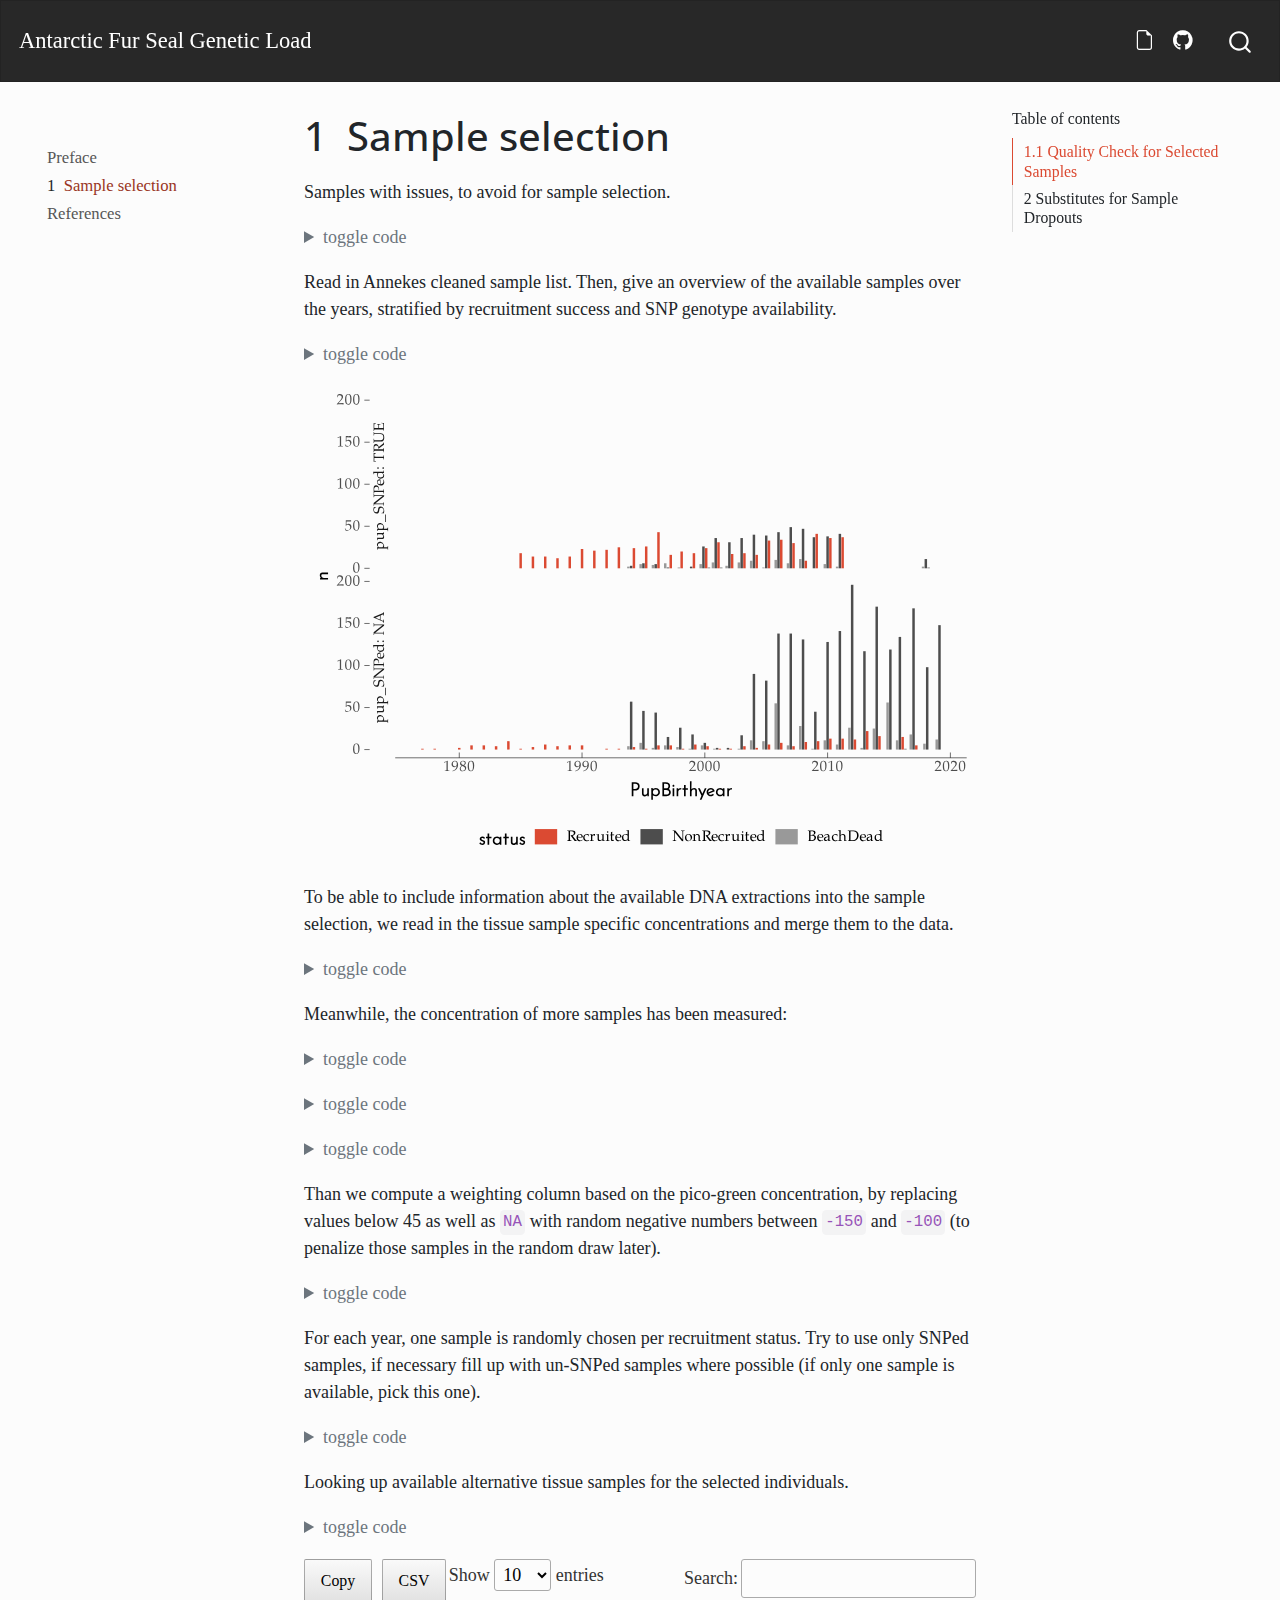
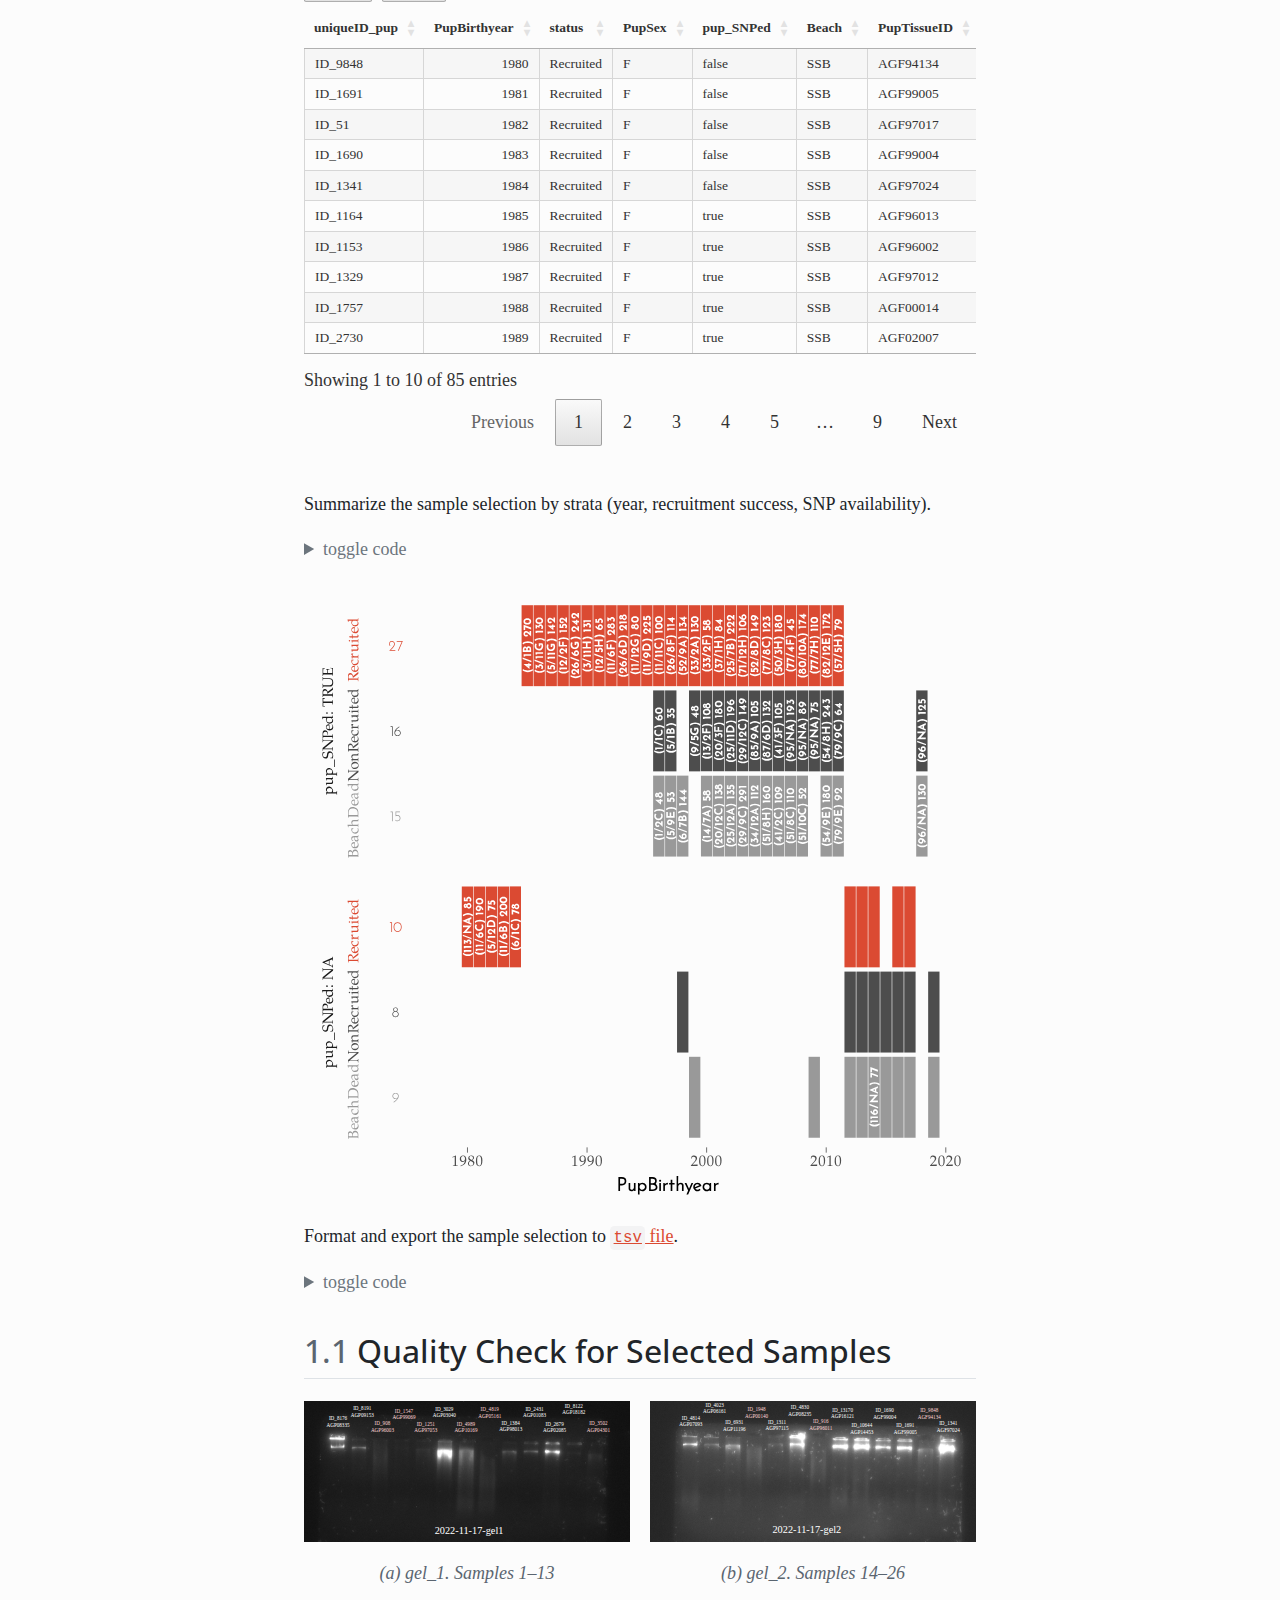
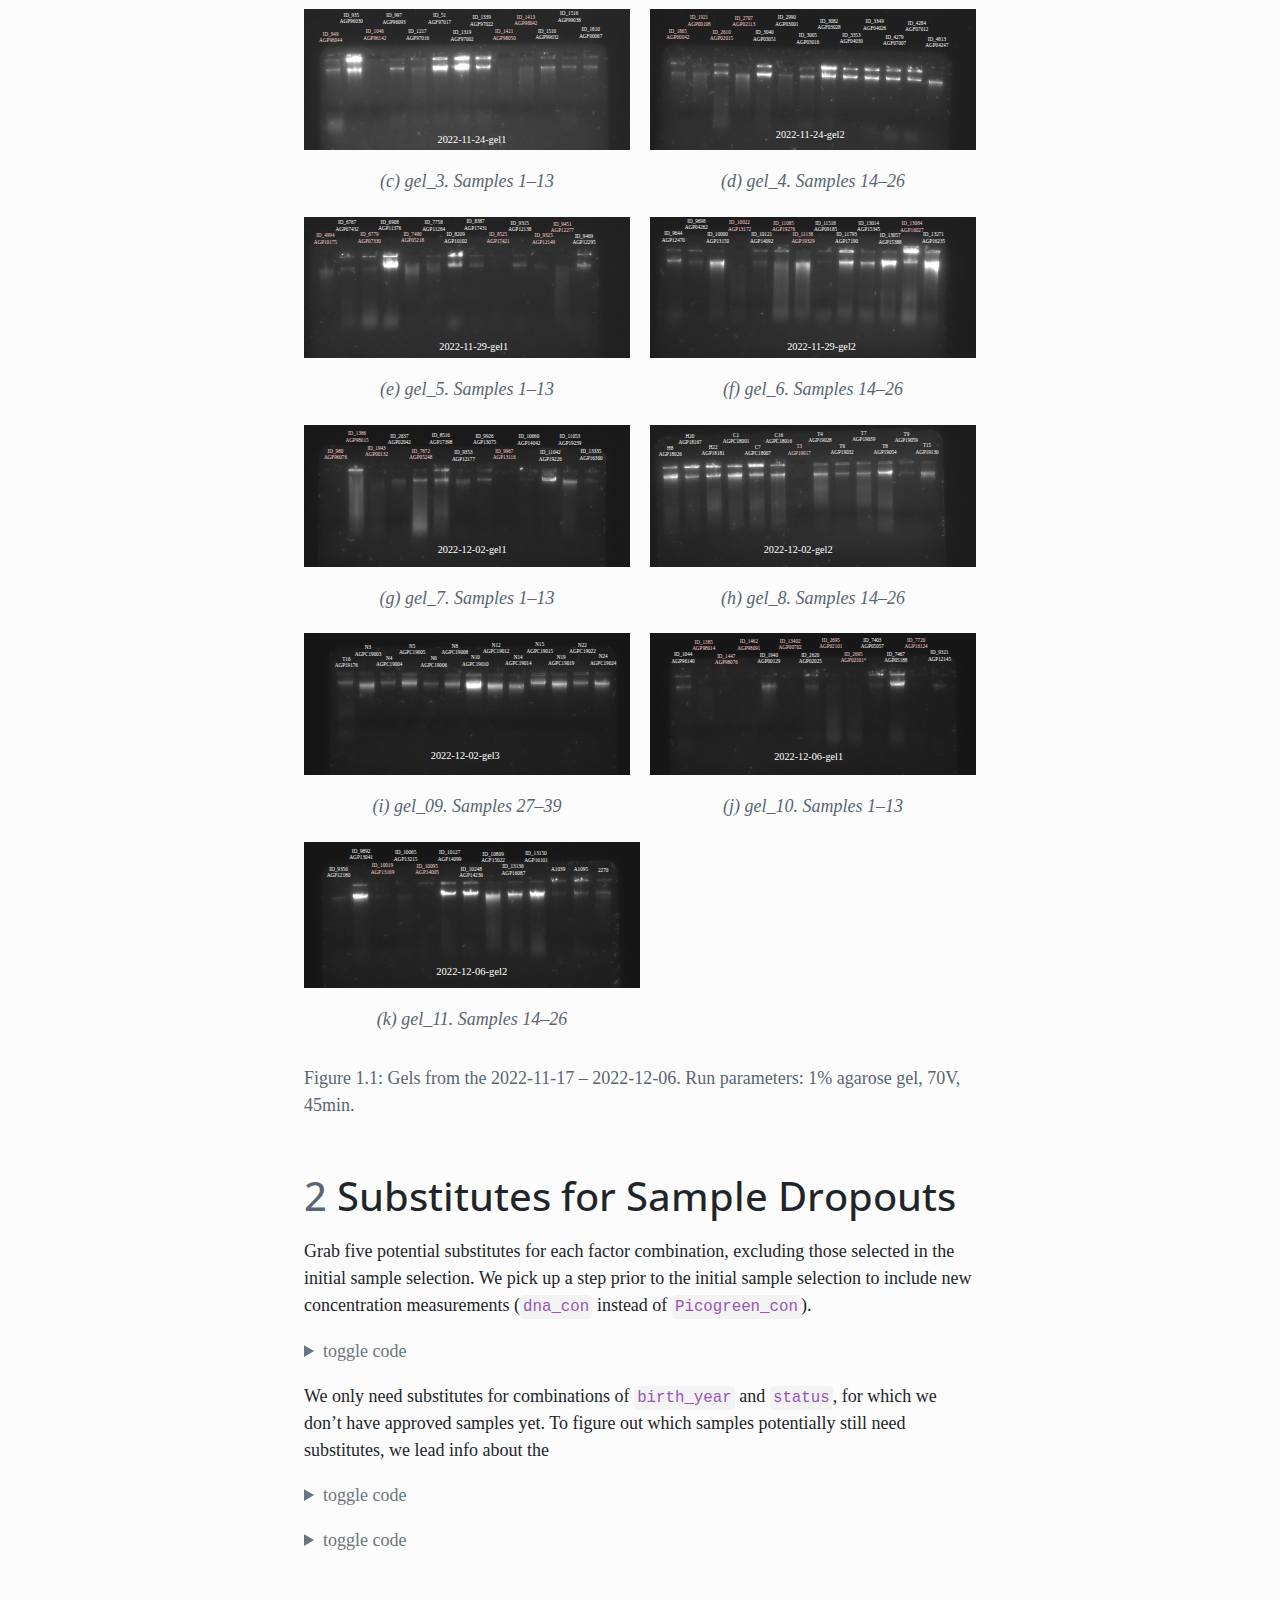
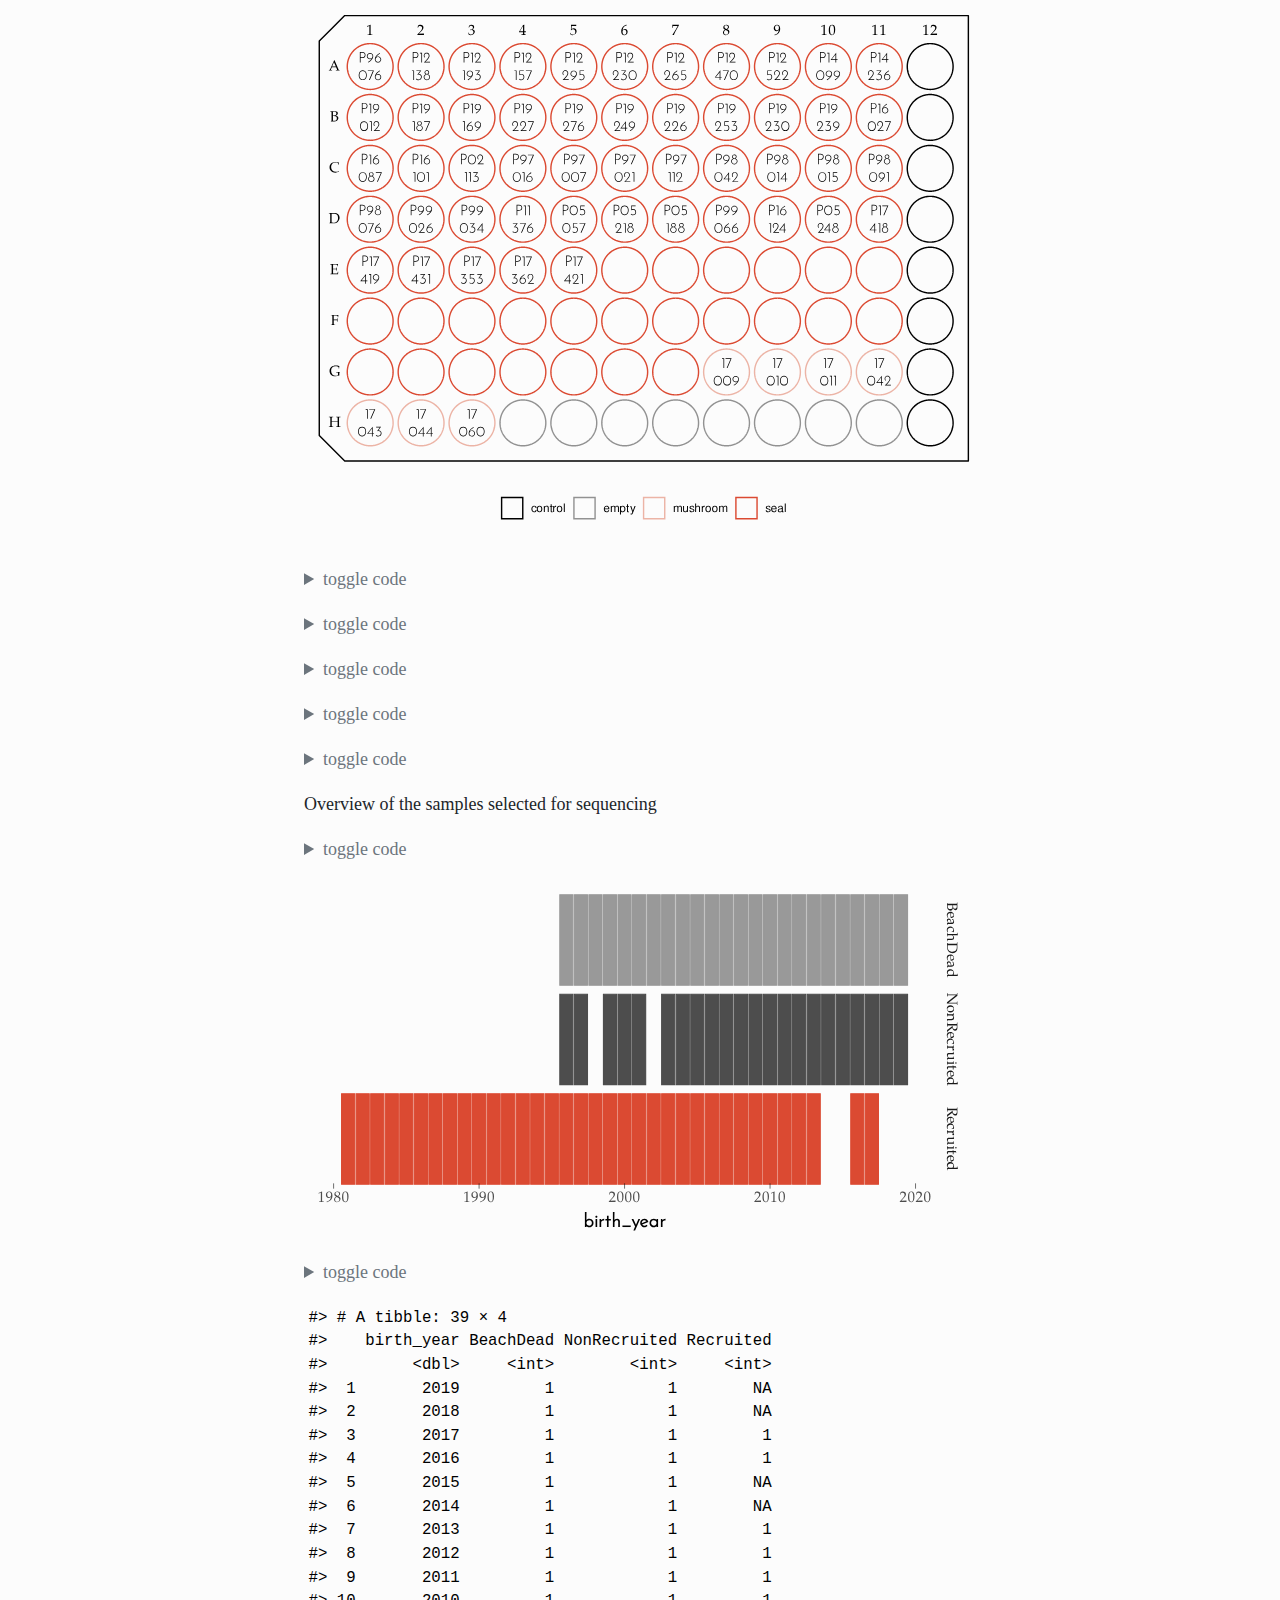
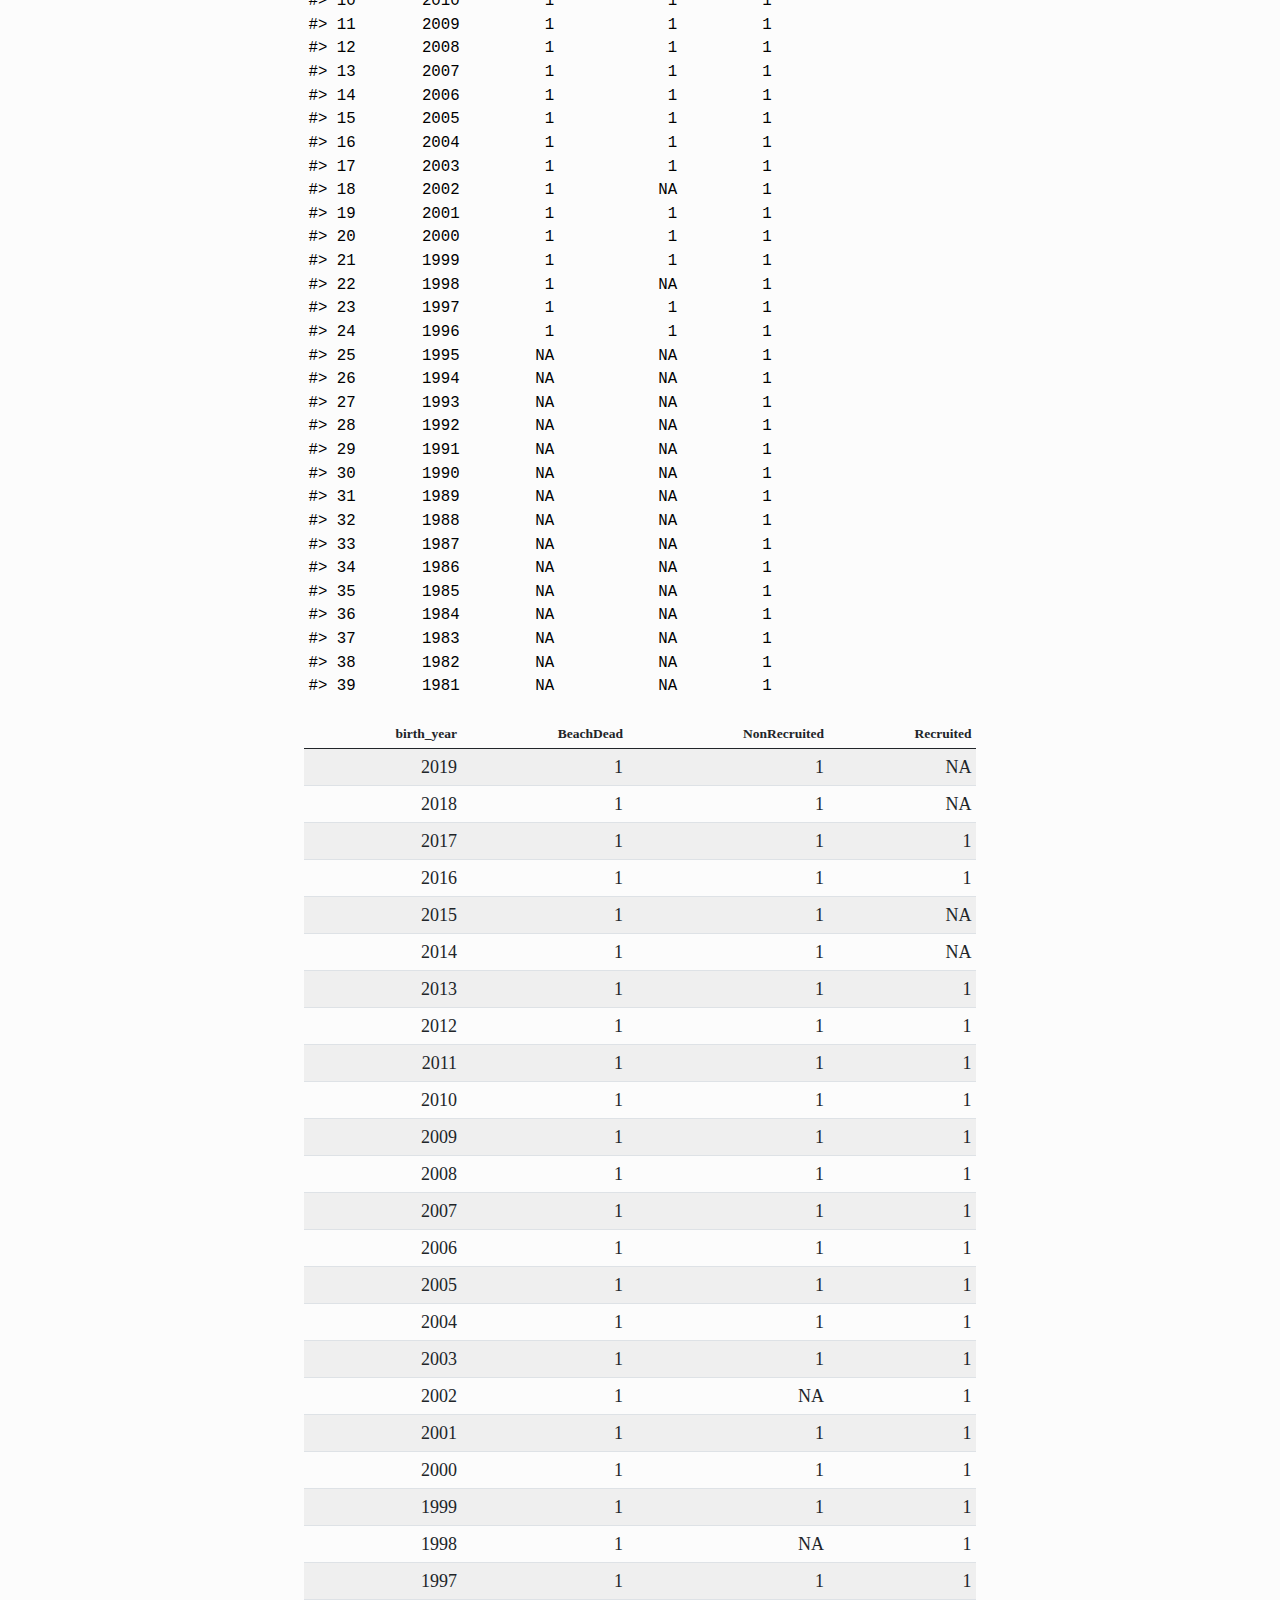
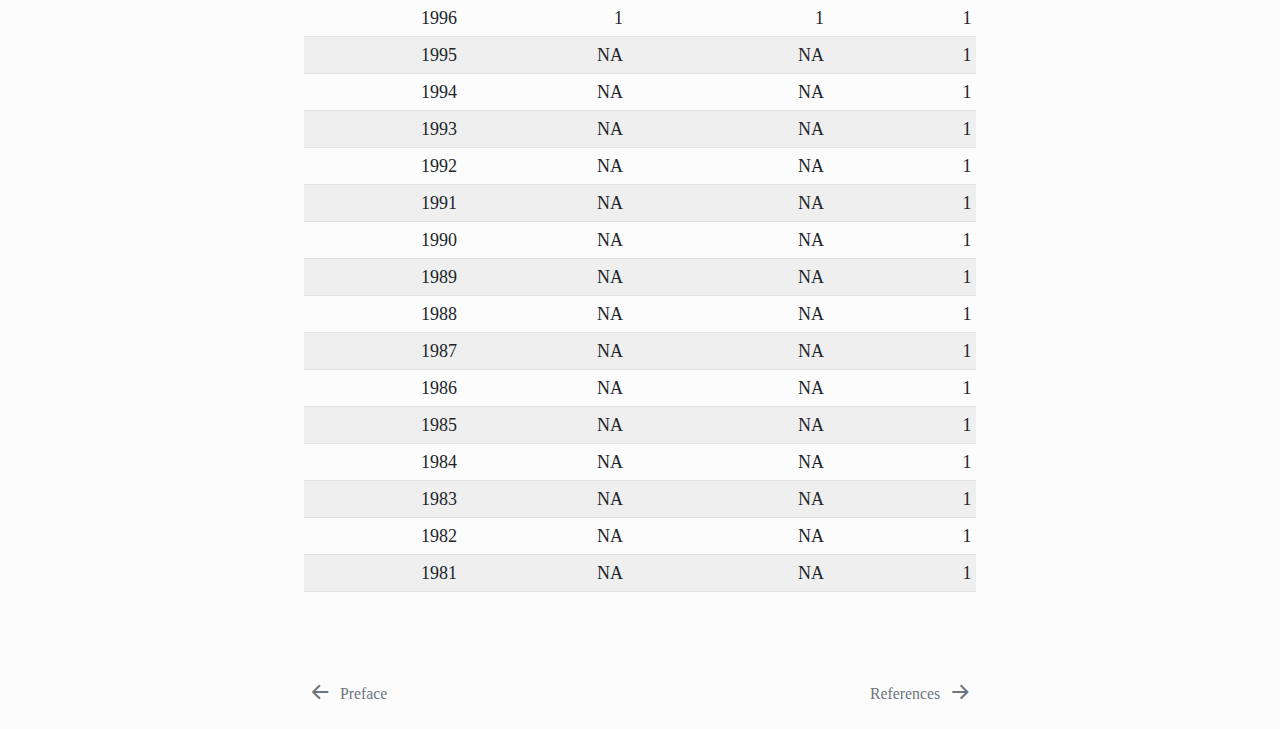
==== commit e065882e: "repo renaming" ====
--- a/docs/qmd/01_sample_selection.html
+++ b/docs/qmd/01_sample_selection.html
@@ -2,7 +2,7 @@
 <html xmlns="http://www.w3.org/1999/xhtml" lang="en" xml:lang="en"><head>
 
 <meta charset="utf-8">
-<meta name="generator" content="quarto-1.1.132">
+<meta name="generator" content="quarto-1.2.269">
 
 <meta name="viewport" content="width=device-width, initial-scale=1.0, user-scalable=yes">
 
@@ -162,12 +162,12 @@
   <li class="nav-item compact">
     <a class="nav-link" href="https://github.com/"><i class="bi bi-file-earmark" role="img">
 </i> 
- </a>
+ <span class="menu-text"></span></a>
   </li>  
   <li class="nav-item compact">
     <a class="nav-link" href="https://github.com/k-hench/arcgaz_gl/"><i class="bi bi-github" role="img">
 </i> 
- </a>
+ <span class="menu-text"></span></a>
   </li>  
 </ul>
               <div id="quarto-search" class="" title="Search"></div>
@@ -219,6 +219,7 @@
    
   <ul>
   <li><a href="#quality-check-for-selected-samples" id="toc-quality-check-for-selected-samples" class="nav-link active" data-scroll-target="#quality-check-for-selected-samples"><span class="toc-section-number">1.1</span>  Quality Check for Selected Samples</a></li>
+  <li><a href="#substitutes-for-sample-dropouts" id="toc-substitutes-for-sample-dropouts" class="nav-link" data-scroll-target="#substitutes-for-sample-dropouts"><span class="toc-section-number">2</span>  Substitutes for Sample Dropouts</a></li>
   </ul>
 </nav>
     </div>
@@ -235,6 +236,7 @@
 <div class="quarto-title-meta">
 
     
+  
     
   </div>
   
@@ -258,7 +260,7 @@
 <div class="cell" data-figure-width="7">
 <details>
 <summary>toggle code</summary>
-<div class="sourceCode cell-code" id="cb2"><pre class="sourceCode r code-with-copy"><code class="sourceCode r"><span id="cb2-1"><a href="#cb2-1" aria-hidden="true" tabindex="-1"></a>data <span class="ot">&lt;-</span> readxl<span class="sc">::</span><span class="fu">read_xlsx</span>(<span class="fu">here</span>(<span class="st">"data/lab/Unique_filtered_dataset_2022.xlsx"</span>)) <span class="sc">|&gt;</span> </span>
+<div class="sourceCode cell-code" id="cb2"><pre class="sourceCode r code-with-copy"><code class="sourceCode r"><span id="cb2-1"><a href="#cb2-1" aria-hidden="true" tabindex="-1"></a>data <span class="ot">&lt;-</span> readxl<span class="sc">::</span><span class="fu">read_xlsx</span>(<span class="fu">here</span>(<span class="st">"data"</span>, <span class="st">"lab"</span>, <span class="st">"Unique_filtered_dataset_2022.xlsx"</span>)) <span class="sc">|&gt;</span> </span>
 <span id="cb2-2"><a href="#cb2-2" aria-hidden="true" tabindex="-1"></a>  dplyr<span class="sc">::</span><span class="fu">select</span>(PupTissueID, uniqueID_pup, PupBirthyear, status, PupSex, pup_SNPed, Beach) <span class="sc">|&gt;</span> </span>
 <span id="cb2-3"><a href="#cb2-3" aria-hidden="true" tabindex="-1"></a>  <span class="fu">filter</span>(Beach <span class="sc">==</span> <span class="st">"SSB"</span>,</span>
 <span id="cb2-4"><a href="#cb2-4" aria-hidden="true" tabindex="-1"></a>         PupSex <span class="sc">==</span> <span class="st">"F"</span>,</span>
@@ -297,8 +299,9 @@
 <div class="cell">
 <details>
 <summary>toggle code</summary>
-<div class="sourceCode cell-code" id="cb3"><pre class="sourceCode r code-with-copy"><code class="sourceCode r"><span id="cb3-1"><a href="#cb3-1" aria-hidden="true" tabindex="-1"></a>data_con <span class="ot">&lt;-</span> readxl<span class="sc">::</span><span class="fu">read_xlsx</span>(<span class="fu">here</span>(<span class="st">"data/lab/Agaz_DNA_extraction_info.xlsx"</span>)) <span class="sc">|&gt;</span> </span>
-<span id="cb3-2"><a href="#cb3-2" aria-hidden="true" tabindex="-1"></a>   <span class="fu">rename</span>(<span class="at">PupTissueID =</span> SampleID) <span class="co"># note that there are tissue duplications (eg AGF14017)</span></span></code><button title="Copy to Clipboard" class="code-copy-button"><i class="bi"></i></button></pre></div>
+<div class="sourceCode cell-code" id="cb3"><pre class="sourceCode r code-with-copy"><code class="sourceCode r"><span id="cb3-1"><a href="#cb3-1" aria-hidden="true" tabindex="-1"></a>data_con <span class="ot">&lt;-</span> readxl<span class="sc">::</span><span class="fu">read_xlsx</span>(<span class="fu">here</span>(<span class="st">"data"</span>, <span class="st">"lab"</span>, <span class="st">"Agaz_DNA_extraction_info.xlsx"</span>),</span>
+<span id="cb3-2"><a href="#cb3-2" aria-hidden="true" tabindex="-1"></a>                              <span class="at">col_types =</span> <span class="fu">c</span>(<span class="st">"text"</span>, <span class="st">"text"</span>, <span class="st">"text"</span>, <span class="st">"numeric"</span>,<span class="st">"numeric"</span>, <span class="st">"text"</span>, <span class="st">"text"</span>)) <span class="sc">|&gt;</span>  </span>
+<span id="cb3-3"><a href="#cb3-3" aria-hidden="true" tabindex="-1"></a>   <span class="fu">rename</span>(<span class="at">PupTissueID =</span> SampleID) <span class="co"># note that there are tissue duplications (eg AGF14017)</span></span></code><button title="Copy to Clipboard" class="code-copy-button"><i class="bi"></i></button></pre></div>
 </details>
 </div>
 <p>Meanwhile, the concentration of more samples has been measured:</p>
@@ -331,7 +334,7 @@
 <span id="cb4-24"><a href="#cb4-24" aria-hidden="true" tabindex="-1"></a>           <span class="fu">str_to_upper</span>()</span>
 <span id="cb4-25"><a href="#cb4-25" aria-hidden="true" tabindex="-1"></a>}</span>
 <span id="cb4-26"><a href="#cb4-26" aria-hidden="true" tabindex="-1"></a></span>
-<span id="cb4-27"><a href="#cb4-27" aria-hidden="true" tabindex="-1"></a>xls_david_con <span class="ot">&lt;-</span> <span class="fu">here</span>(<span class="st">"data/lab/All_unique_notSNPped.xlsx"</span>)</span>
+<span id="cb4-27"><a href="#cb4-27" aria-hidden="true" tabindex="-1"></a>xls_david_con <span class="ot">&lt;-</span> <span class="fu">here</span>(<span class="st">"data"</span>, <span class="st">"lab"</span>, <span class="st">"All_unique_notSNPped.xlsx"</span>)</span>
 <span id="cb4-28"><a href="#cb4-28" aria-hidden="true" tabindex="-1"></a>clr_classes <span class="ot">&lt;-</span> <span class="fu">c</span>(<span class="st">"#FF0000"</span> <span class="ot">=</span> <span class="st">"DNA not usable, needs reextraction."</span>,</span>
 <span id="cb4-29"><a href="#cb4-29" aria-hidden="true" tabindex="-1"></a>                 <span class="st">"#FFC000"</span> <span class="ot">=</span> <span class="st">"DNA of borderline quality - avoid if possible."</span>,</span>
 <span id="cb4-30"><a href="#cb4-30" aria-hidden="true" tabindex="-1"></a>                 <span class="st">"#00B050"</span> <span class="ot">=</span> <span class="st">"DNA good, maybe re-run gel before further use. Already (planed) genotyped on SNP array."</span>,</span>
@@ -352,7 +355,7 @@
 <div class="cell">
 <details>
 <summary>toggle code</summary>
-<div class="sourceCode cell-code" id="cb5"><pre class="sourceCode r code-with-copy"><code class="sourceCode r"><span id="cb5-1"><a href="#cb5-1" aria-hidden="true" tabindex="-1"></a>data_david_substitutes <span class="ot">&lt;-</span> <span class="fu">read_xlsx</span>(<span class="fu">here</span>(<span class="st">"data/lab/Kosmas_samples.xlsx"</span>)) <span class="sc">|&gt;</span> </span>
+<div class="sourceCode cell-code" id="cb5"><pre class="sourceCode r code-with-copy"><code class="sourceCode r"><span id="cb5-1"><a href="#cb5-1" aria-hidden="true" tabindex="-1"></a>data_david_substitutes <span class="ot">&lt;-</span> <span class="fu">read_xlsx</span>(<span class="fu">here</span>(<span class="st">"data"</span>, <span class="st">"lab"</span>, <span class="st">"Kosmas_samples.xlsx"</span>)) <span class="sc">|&gt;</span> </span>
 <span id="cb5-2"><a href="#cb5-2" aria-hidden="true" tabindex="-1"></a>  <span class="fu">mutate</span>(<span class="at">substitue_class =</span> <span class="fu">c</span>(<span class="at">red =</span> <span class="st">"Need substitute"</span>,</span>
 <span id="cb5-3"><a href="#cb5-3" aria-hidden="true" tabindex="-1"></a>                             <span class="at">green =</span> <span class="st">"Substitute"</span>,</span>
 <span id="cb5-4"><a href="#cb5-4" aria-hidden="true" tabindex="-1"></a>                             <span class="at">blue =</span> <span class="st">"Measure concentration!"</span>,</span>
@@ -378,16 +381,17 @@
 <span id="cb6-12"><a href="#cb6-12" aria-hidden="true" tabindex="-1"></a>         <span class="at">dna_con =</span> <span class="fu">if_else</span>(<span class="fu">is.na</span>(Picogreen_con),</span>
 <span id="cb6-13"><a href="#cb6-13" aria-hidden="true" tabindex="-1"></a>                           <span class="fu">as.double</span>(david_con),                  <span class="co"># incl. new concentration measurements</span></span>
 <span id="cb6-14"><a href="#cb6-14" aria-hidden="true" tabindex="-1"></a>                           <span class="fu">as.double</span>(Picogreen_con)),             <span class="co"># incl. original bad concentrations that were not transferred to davids file</span></span>
-<span id="cb6-15"><a href="#cb6-15" aria-hidden="true" tabindex="-1"></a>         <span class="at">vol_wgs_nl =</span> <span class="dv">1200</span> <span class="sc">/</span> dna_con,</span>
+<span id="cb6-15"><a href="#cb6-15" aria-hidden="true" tabindex="-1"></a>         <span class="at">vol_wgs_nl =</span> <span class="fl">1.2</span> <span class="sc">*</span> <span class="dv">450</span> <span class="sc">/</span> dna_con,                        <span class="co"># 400ng with &gt; 2.5ng/ul of concentration.</span></span>
 <span id="cb6-16"><a href="#cb6-16" aria-hidden="true" tabindex="-1"></a>         <span class="at">vol_SNP_nl =</span> <span class="dv">750</span> <span class="sc">/</span> dna_con,</span>
-<span id="cb6-17"><a href="#cb6-17" aria-hidden="true" tabindex="-1"></a>         <span class="at">vol_total =</span> <span class="fu">replace_na</span>(vol_wgs_nl,<span class="dv">0</span>) <span class="sc">+</span> <span class="fu">replace_na</span>(vol_SNP_nl,<span class="dv">0</span>))</span>
-<span id="cb6-18"><a href="#cb6-18" aria-hidden="true" tabindex="-1"></a></span>
-<span id="cb6-19"><a href="#cb6-19" aria-hidden="true" tabindex="-1"></a><span class="co"># data_with_con |&gt;</span></span>
-<span id="cb6-20"><a href="#cb6-20" aria-hidden="true" tabindex="-1"></a><span class="co">#   filter(con_inconsistent) |&gt;</span></span>
-<span id="cb6-21"><a href="#cb6-21" aria-hidden="true" tabindex="-1"></a><span class="co">#   select(PupTissueID, Picogreen_con,</span></span>
-<span id="cb6-22"><a href="#cb6-22" aria-hidden="true" tabindex="-1"></a><span class="co">#          david_con, con_check,</span></span>
-<span id="cb6-23"><a href="#cb6-23" aria-hidden="true" tabindex="-1"></a><span class="co">#          `Was_re-extracted`) |&gt; view()</span></span>
-<span id="cb6-24"><a href="#cb6-24" aria-hidden="true" tabindex="-1"></a>con_threshold <span class="ot">&lt;-</span> <span class="dv">45</span></span></code><button title="Copy to Clipboard" class="code-copy-button"><i class="bi"></i></button></pre></div>
+<span id="cb6-17"><a href="#cb6-17" aria-hidden="true" tabindex="-1"></a>         <span class="at">vol_total =</span> <span class="fu">replace_na</span>(vol_wgs_nl,<span class="dv">0</span>) <span class="sc">+</span></span>
+<span id="cb6-18"><a href="#cb6-18" aria-hidden="true" tabindex="-1"></a>           <span class="fu">replace_na</span>(vol_SNP_nl,<span class="dv">0</span>))</span>
+<span id="cb6-19"><a href="#cb6-19" aria-hidden="true" tabindex="-1"></a></span>
+<span id="cb6-20"><a href="#cb6-20" aria-hidden="true" tabindex="-1"></a><span class="co"># data_with_con |&gt;</span></span>
+<span id="cb6-21"><a href="#cb6-21" aria-hidden="true" tabindex="-1"></a><span class="co">#   filter(con_inconsistent) |&gt;</span></span>
+<span id="cb6-22"><a href="#cb6-22" aria-hidden="true" tabindex="-1"></a><span class="co">#   select(PupTissueID, Picogreen_con,</span></span>
+<span id="cb6-23"><a href="#cb6-23" aria-hidden="true" tabindex="-1"></a><span class="co">#          david_con, con_check,</span></span>
+<span id="cb6-24"><a href="#cb6-24" aria-hidden="true" tabindex="-1"></a><span class="co">#          `Was_re-extracted`) |&gt; view()</span></span>
+<span id="cb6-25"><a href="#cb6-25" aria-hidden="true" tabindex="-1"></a>con_threshold <span class="ot">&lt;-</span> <span class="dv">45</span></span></code><button title="Copy to Clipboard" class="code-copy-button"><i class="bi"></i></button></pre></div>
 </details>
 </div>
 <p>Than we compute a weighting column based on the pico-green concentration, by replacing values below 45 as well as <code>NA</code> with random negative numbers between <code>-150</code> and <code>-100</code> (to penalize those samples in the random draw later).</p>
@@ -435,7 +439,7 @@
 <details>
 <summary>toggle code</summary>
 <div class="sourceCode cell-code" id="cb9"><pre class="sourceCode r code-with-copy"><code class="sourceCode r"><span id="cb9-1"><a href="#cb9-1" aria-hidden="true" tabindex="-1"></a><span class="co"># Collect alternative tissue IDs</span></span>
-<span id="cb9-2"><a href="#cb9-2" aria-hidden="true" tabindex="-1"></a>uniqueIDs <span class="ot">&lt;-</span> openxlsx<span class="sc">::</span><span class="fu">read.xlsx</span>(<span class="fu">here</span>(<span class="st">"data/lab/all_msat_genotypes_uniqueID.xlsx"</span>)) <span class="sc">|&gt;</span>  </span>
+<span id="cb9-2"><a href="#cb9-2" aria-hidden="true" tabindex="-1"></a>uniqueIDs <span class="ot">&lt;-</span> openxlsx<span class="sc">::</span><span class="fu">read.xlsx</span>(<span class="fu">here</span>(<span class="st">"data"</span>, <span class="st">"lab"</span>, <span class="st">"all_msat_genotypes_uniqueID.xlsx"</span>)) <span class="sc">|&gt;</span>  </span>
 <span id="cb9-3"><a href="#cb9-3" aria-hidden="true" tabindex="-1"></a>  dplyr<span class="sc">::</span><span class="fu">select</span>(dummyID, PlateNumber, uniqueID) <span class="sc">|&gt;</span> </span>
 <span id="cb9-4"><a href="#cb9-4" aria-hidden="true" tabindex="-1"></a>  <span class="fu">filter</span>(<span class="sc">!</span>dummyID <span class="sc">%in%</span> <span class="fu">c</span>(<span class="st">"AGP08134"</span>, <span class="st">"AGP18084"</span>)) <span class="sc">|&gt;</span></span>
 <span id="cb9-5"><a href="#cb9-5" aria-hidden="true" tabindex="-1"></a>  dplyr<span class="sc">::</span><span class="fu">select</span>(<span class="sc">-</span>PlateNumber) <span class="sc">|&gt;</span> </span>
@@ -527,7 +531,7 @@
 <p><img src="01_sample_selection_files/figure-html/unnamed-chunk-11-1.svg" class="img-fluid" width="672"></p>
 </div>
 </div>
-<p>Format and export the sample selection to <a href="https://github.com/k-hench/arcgaz_gl/blob/master/data/samples_temporal.tsv"><code>tsv</code> file</a>.</p>
+<p>Format and export the sample selection to <a href="https://github.com/k-hench/arcgaz_gl/blob/master/data/lab/samples_temporal_initial_pick.tsv"><code>tsv</code> file</a>.</p>
 <div class="cell">
 <details>
 <summary>toggle code</summary>
@@ -553,18 +557,18 @@
 <span id="cb11-20"><a href="#cb11-20" aria-hidden="true" tabindex="-1"></a>                <span class="at">tissue_id_alt1 =</span> AltTissueID_1)</span>
 <span id="cb11-21"><a href="#cb11-21" aria-hidden="true" tabindex="-1"></a></span>
 <span id="cb11-22"><a href="#cb11-22" aria-hidden="true" tabindex="-1"></a>sample_selection_export <span class="sc">|&gt;</span> </span>
-<span id="cb11-23"><a href="#cb11-23" aria-hidden="true" tabindex="-1"></a>  <span class="fu">write_tsv</span>(<span class="fu">here</span>(<span class="st">"data"</span>, <span class="st">"samples_temporal.tsv"</span>))</span></code><button title="Copy to Clipboard" class="code-copy-button"><i class="bi"></i></button></pre></div>
+<span id="cb11-23"><a href="#cb11-23" aria-hidden="true" tabindex="-1"></a>  <span class="fu">write_tsv</span>(<span class="fu">here</span>(<span class="st">"data"</span>, <span class="st">"lab"</span>, <span class="st">"samples_temporal_initial_pick.tsv"</span>))</span></code><button title="Copy to Clipboard" class="code-copy-button"><i class="bi"></i></button></pre></div>
 </details>
 </div>
 <section id="quality-check-for-selected-samples" class="level2" data-number="1.1">
 <h2 data-number="1.1" class="anchored" data-anchor-id="quality-check-for-selected-samples"><span class="header-section-number">1.1</span> Quality Check for Selected Samples</h2>
-<div id="fig-gels" class="quarto-layout-panel">
+<div id="fig-gels1" class="quarto-layout-panel">
 <figure class="figure">
 <div class="quarto-layout-row quarto-layout-valign-top">
 <div class="quarto-layout-cell quarto-layout-cell-subref" style="flex-basis: 50.0%;justify-content: center;">
-<div id="fig-gel2" class="quarto-figure quarto-figure-center anchored">
+<div id="fig-gel1" class="quarto-figure quarto-figure-center anchored">
 <figure class="figure">
-<p><img src="../img/lab/2022-11-17-gel1.svg" class="img-fluid figure-img" data-ref-parent="fig-gels"></p>
+<p><img src="../img/lab/2022-11-17-gel1.svg" class="img-fluid figure-img" data-ref-parent="fig-gels1"></p>
 <p></p><figcaption class="figure-caption">(a) gel_1. Samples 1–13</figcaption><p></p>
 </figure>
 </div>
@@ -572,14 +576,765 @@
 <div class="quarto-layout-cell quarto-layout-cell-subref" style="flex-basis: 50.0%;justify-content: center;">
 <div id="fig-gel2" class="quarto-figure quarto-figure-center anchored">
 <figure class="figure">
-<p><img src="../img/lab/2022-11-17-gel2.svg" class="img-fluid figure-img" data-ref-parent="fig-gels"></p>
+<p><img src="../img/lab/2022-11-17-gel2.svg" class="img-fluid figure-img" data-ref-parent="fig-gels1"></p>
 <p></p><figcaption class="figure-caption">(b) gel_2. Samples 14–26</figcaption><p></p>
 </figure>
 </div>
 </div>
 </div>
-<p></p><figcaption class="figure-caption">Figure&nbsp;1.1: Gels from the 2022-11-17.</figcaption><p></p>
+<div class="quarto-layout-row quarto-layout-valign-top">
+<div class="quarto-layout-cell quarto-layout-cell-subref" style="flex-basis: 50.0%;justify-content: center;">
+<div id="fig-gel3" class="quarto-figure quarto-figure-center anchored">
+<figure class="figure">
+<p><img src="../img/lab/2022-11-24-gel1.svg" class="img-fluid figure-img" data-ref-parent="fig-gels1"></p>
+<p></p><figcaption class="figure-caption">(c) gel_3. Samples 1–13</figcaption><p></p>
 </figure>
+</div>
+</div>
+<div class="quarto-layout-cell quarto-layout-cell-subref" style="flex-basis: 50.0%;justify-content: center;">
+<div id="fig-gel4" class="quarto-figure quarto-figure-center anchored">
+<figure class="figure">
+<p><img src="../img/lab/2022-11-24-gel2.svg" class="img-fluid figure-img" data-ref-parent="fig-gels1"></p>
+<p></p><figcaption class="figure-caption">(d) gel_4. Samples 14–26</figcaption><p></p>
+</figure>
+</div>
+</div>
+</div>
+<div class="quarto-layout-row quarto-layout-valign-top">
+<div class="quarto-layout-cell quarto-layout-cell-subref" style="flex-basis: 50.0%;justify-content: center;">
+<div id="fig-gel5" class="quarto-figure quarto-figure-center anchored">
+<figure class="figure">
+<p><img src="../img/lab/2022-11-29-gel1.svg" class="img-fluid figure-img" data-ref-parent="fig-gels1"></p>
+<p></p><figcaption class="figure-caption">(e) gel_5. Samples 1–13</figcaption><p></p>
+</figure>
+</div>
+</div>
+<div class="quarto-layout-cell quarto-layout-cell-subref" style="flex-basis: 50.0%;justify-content: center;">
+<div id="fig-gel6" class="quarto-figure quarto-figure-center anchored">
+<figure class="figure">
+<p><img src="../img/lab/2022-11-29-gel2.svg" class="img-fluid figure-img" data-ref-parent="fig-gels1"></p>
+<p></p><figcaption class="figure-caption">(f) gel_6. Samples 14–26</figcaption><p></p>
+</figure>
+</div>
+</div>
+</div>
+<div class="quarto-layout-row quarto-layout-valign-top">
+<div class="quarto-layout-cell quarto-layout-cell-subref" style="flex-basis: 50.0%;justify-content: center;">
+<div id="fig-gel7" class="quarto-figure quarto-figure-center anchored">
+<figure class="figure">
+<p><img src="../img/lab/2022-12-02-gel1.svg" class="img-fluid figure-img" data-ref-parent="fig-gels1"></p>
+<p></p><figcaption class="figure-caption">(g) gel_7. Samples 1–13</figcaption><p></p>
+</figure>
+</div>
+</div>
+<div class="quarto-layout-cell quarto-layout-cell-subref" style="flex-basis: 50.0%;justify-content: center;">
+<div id="fig-gel8" class="quarto-figure quarto-figure-center anchored">
+<figure class="figure">
+<p><img src="../img/lab/2022-12-02-gel2.svg" class="img-fluid figure-img" data-ref-parent="fig-gels1"></p>
+<p></p><figcaption class="figure-caption">(h) gel_8. Samples 14–26</figcaption><p></p>
+</figure>
+</div>
+</div>
+</div>
+<div class="quarto-layout-row quarto-layout-valign-top">
+<div class="quarto-layout-cell quarto-layout-cell-subref" style="flex-basis: 50.0%;justify-content: center;">
+<div id="fig-gel9" class="quarto-figure quarto-figure-center anchored">
+<figure class="figure">
+<p><img src="../img/lab/2022-12-02-gel3.svg" class="img-fluid figure-img" data-ref-parent="fig-gels1"></p>
+<p></p><figcaption class="figure-caption">(i) gel_09. Samples 27–39</figcaption><p></p>
+</figure>
+</div>
+</div>
+<div class="quarto-layout-cell quarto-layout-cell-subref" style="flex-basis: 50.0%;justify-content: center;">
+<div id="fig-gel10" class="quarto-figure quarto-figure-center anchored">
+<figure class="figure">
+<p><img src="../img/lab/2022-12-06-gel1.svg" class="img-fluid figure-img" data-ref-parent="fig-gels1"></p>
+<p></p><figcaption class="figure-caption">(j) gel_10. Samples 1–13</figcaption><p></p>
+</figure>
+</div>
+</div>
+</div>
+<div class="quarto-layout-row quarto-layout-valign-top">
+<div class="quarto-layout-cell quarto-layout-cell-subref" style="flex-basis: 50.0%;justify-content: center;">
+<div id="fig-gel11" class="quarto-figure quarto-figure-center anchored">
+<figure class="figure">
+<p><img src="../img/lab/2022-12-06-gel2.svg" class="img-fluid figure-img" data-ref-parent="fig-gels1"></p>
+<p></p><figcaption class="figure-caption">(k) gel_11. Samples 14–26</figcaption><p></p>
+</figure>
+</div>
+</div>
+</div>
+<p></p><figcaption class="figure-caption">Figure&nbsp;1.1: Gels from the 2022-11-17 – 2022-12-06. Run parameters: 1% agarose gel, 70V, 45min.</figcaption><p></p>
+</figure>
+</div>
+</section>
+<section id="substitutes-for-sample-dropouts" class="level1" data-number="2">
+<h1 data-number="2"><span class="header-section-number">2</span> Substitutes for Sample Dropouts</h1>
+<p>Grab five potential substitutes for each factor combination, excluding those selected in the initial sample selection. We pick up a step prior to the initial sample selection to include new concentration measurements (<code>dna_con</code> instead of <code>Picogreen_con</code>).</p>
+<div class="cell">
+<details>
+<summary>toggle code</summary>
+<div class="sourceCode cell-code" id="cb12"><pre class="sourceCode r code-with-copy"><code class="sourceCode r"><span id="cb12-1"><a href="#cb12-1" aria-hidden="true" tabindex="-1"></a>data_substitute_preselection <span class="ot">&lt;-</span> data_with_con <span class="sc">|&gt;</span> </span>
+<span id="cb12-2"><a href="#cb12-2" aria-hidden="true" tabindex="-1"></a>  <span class="fu">group_by</span>(PupBirthyear, status, pup_SNPed) <span class="sc">|&gt;</span> </span>
+<span id="cb12-3"><a href="#cb12-3" aria-hidden="true" tabindex="-1"></a>  <span class="fu">mutate</span>(<span class="at">con_where_possible =</span> <span class="fu">if_else</span>(<span class="fu">is.na</span>(dna_con) <span class="sc">|</span> dna_con <span class="sc">&lt;</span> con_threshold,</span>
+<span id="cb12-4"><a href="#cb12-4" aria-hidden="true" tabindex="-1"></a>                                      <span class="fu">runif</span>(<span class="at">n =</span> <span class="fu">length</span>(dna_con), <span class="sc">-</span><span class="dv">150</span>, <span class="sc">-</span><span class="dv">100</span>),</span>
+<span id="cb12-5"><a href="#cb12-5" aria-hidden="true" tabindex="-1"></a>                                      dna_con)) <span class="sc">|&gt;</span></span>
+<span id="cb12-6"><a href="#cb12-6" aria-hidden="true" tabindex="-1"></a>  <span class="fu">left_join</span>(<span class="fu">tibble</span>(<span class="at">unique_id =</span> sample_selection_export<span class="sc">$</span>unique_id,</span>
+<span id="cb12-7"><a href="#cb12-7" aria-hidden="true" tabindex="-1"></a>                   <span class="at">primary_pick =</span> <span class="cn">TRUE</span>),</span>
+<span id="cb12-8"><a href="#cb12-8" aria-hidden="true" tabindex="-1"></a>            <span class="at">by =</span> <span class="fu">c</span>(<span class="at">PupTissueID =</span> <span class="st">"unique_id"</span>)) <span class="sc">|&gt;</span></span>
+<span id="cb12-9"><a href="#cb12-9" aria-hidden="true" tabindex="-1"></a>  <span class="fu">mutate</span>(<span class="at">primary_pick =</span> <span class="fu">if_else</span>(<span class="fu">is.na</span>(primary_pick), <span class="cn">FALSE</span>, primary_pick),</span>
+<span id="cb12-10"><a href="#cb12-10" aria-hidden="true" tabindex="-1"></a>         <span class="at">fitness_class =</span> <span class="fu">if_else</span>(status <span class="sc">%in%</span> <span class="fu">c</span>(<span class="st">"BeachDead"</span>, <span class="st">"NonRecruited"</span>),</span>
+<span id="cb12-11"><a href="#cb12-11" aria-hidden="true" tabindex="-1"></a>                                 <span class="st">"NonRecruited"</span>, status)) <span class="sc">|&gt;</span></span>
+<span id="cb12-12"><a href="#cb12-12" aria-hidden="true" tabindex="-1"></a>  <span class="fu">filter</span>(<span class="sc">!</span><span class="fu">duplicated</span>(uniqueID_pup),</span>
+<span id="cb12-13"><a href="#cb12-13" aria-hidden="true" tabindex="-1"></a>         PupSex <span class="sc">==</span> <span class="st">"F"</span>,</span>
+<span id="cb12-14"><a href="#cb12-14" aria-hidden="true" tabindex="-1"></a>         fitness_class <span class="sc">%in%</span> <span class="fu">c</span>(<span class="st">"Recruited"</span>, <span class="st">"NonRecruited"</span>),</span>
+<span id="cb12-15"><a href="#cb12-15" aria-hidden="true" tabindex="-1"></a>         <span class="sc">!</span><span class="fu">grepl</span>(PlateNumber, <span class="at">pattern =</span> <span class="st">"[A-Za-z]"</span>),</span>
+<span id="cb12-16"><a href="#cb12-16" aria-hidden="true" tabindex="-1"></a>         <span class="sc">!</span><span class="fu">is.na</span>(PlateNumber),</span>
+<span id="cb12-17"><a href="#cb12-17" aria-hidden="true" tabindex="-1"></a>         <span class="sc">!</span>primary_pick) <span class="sc">|&gt;</span></span>
+<span id="cb12-18"><a href="#cb12-18" aria-hidden="true" tabindex="-1"></a>  <span class="fu">group_by</span>(PupBirthyear, status, pup_SNPed) <span class="sc">|&gt;</span> </span>
+<span id="cb12-19"><a href="#cb12-19" aria-hidden="true" tabindex="-1"></a>  <span class="fu">arrange</span>(PupBirthyear, status, pup_SNPed, con_where_possible) <span class="sc">|&gt;</span> </span>
+<span id="cb12-20"><a href="#cb12-20" aria-hidden="true" tabindex="-1"></a>  <span class="fu">mutate</span>(<span class="at">selector =</span> <span class="fu">row_number</span>()) <span class="sc">|&gt;</span></span>
+<span id="cb12-21"><a href="#cb12-21" aria-hidden="true" tabindex="-1"></a>  <span class="fu">filter</span>(selector <span class="sc">&lt;=</span> <span class="dv">5</span>) <span class="sc">|&gt;</span>          </span>
+<span id="cb12-22"><a href="#cb12-22" aria-hidden="true" tabindex="-1"></a>  <span class="fu">ungroup</span>() <span class="sc">|&gt;</span> </span>
+<span id="cb12-23"><a href="#cb12-23" aria-hidden="true" tabindex="-1"></a>  <span class="fu">group_by</span>(PupBirthyear, status) <span class="sc">|&gt;</span> </span>
+<span id="cb12-24"><a href="#cb12-24" aria-hidden="true" tabindex="-1"></a>  <span class="fu">mutate</span>(<span class="at">priority =</span> <span class="fu">row_number</span>()) <span class="sc">|&gt;</span></span>
+<span id="cb12-25"><a href="#cb12-25" aria-hidden="true" tabindex="-1"></a>  <span class="fu">ungroup</span>() <span class="sc">|&gt;</span> </span>
+<span id="cb12-26"><a href="#cb12-26" aria-hidden="true" tabindex="-1"></a>  <span class="fu">filter</span>(priority <span class="sc">&lt;=</span> <span class="dv">5</span>) <span class="sc">|&gt;</span>             <span class="co"># if possible, use SNPed samples, fill up if necessary</span></span>
+<span id="cb12-27"><a href="#cb12-27" aria-hidden="true" tabindex="-1"></a>  <span class="fu">mutate</span>(<span class="at">uniqueID_pup =</span> <span class="fu">if_else</span>(<span class="fu">is.na</span>(uniqueID_pup),   <span class="co"># the sample from 1977 is IDed as &lt;NA&gt;</span></span>
+<span id="cb12-28"><a href="#cb12-28" aria-hidden="true" tabindex="-1"></a>                                <span class="st">"ID_00"</span>, uniqueID_pup)) <span class="co"># change to ID_00</span></span></code><button title="Copy to Clipboard" class="code-copy-button"><i class="bi"></i></button></pre></div>
+</details>
+</div>
+<p>We only need substitutes for combinations of <code>birth_year</code> and <code>status</code>, for which we don’t have approved samples yet. To figure out which samples potentially still need substitutes, we lead info about the</p>
+<div class="cell">
+<details>
+<summary>toggle code</summary>
+<div class="sourceCode cell-code" id="cb13"><pre class="sourceCode r code-with-copy"><code class="sourceCode r"><span id="cb13-1"><a href="#cb13-1" aria-hidden="true" tabindex="-1"></a>samples_without_substitutes <span class="ot">&lt;-</span> <span class="fu">read_tsv</span>(<span class="fu">here</span>(<span class="st">"data"</span>, <span class="st">"lab"</span>, <span class="st">"samples_for_sequencing.tsv"</span>)) <span class="sc">|&gt;</span> </span>
+<span id="cb13-2"><a href="#cb13-2" aria-hidden="true" tabindex="-1"></a>  <span class="fu">mutate</span>(<span class="at">needs_substitute =</span> <span class="cn">FALSE</span>) <span class="sc">|&gt;</span> </span>
+<span id="cb13-3"><a href="#cb13-3" aria-hidden="true" tabindex="-1"></a>  <span class="fu">left_join</span>(sample_selection_export, <span class="at">by =</span> <span class="fu">c</span>(<span class="at">PupTissueID =</span> <span class="st">"tissue_id"</span>)) <span class="sc">|&gt;</span> </span>
+<span id="cb13-4"><a href="#cb13-4" aria-hidden="true" tabindex="-1"></a>  dplyr<span class="sc">::</span><span class="fu">select</span>(birth_year, status, needs_substitute) </span>
+<span id="cb13-5"><a href="#cb13-5" aria-hidden="true" tabindex="-1"></a></span>
+<span id="cb13-6"><a href="#cb13-6" aria-hidden="true" tabindex="-1"></a>samples_to_remove <span class="ot">&lt;-</span> <span class="fu">read_tsv</span>(<span class="fu">here</span>(<span class="st">"data"</span>, <span class="st">"lab"</span>, <span class="st">"sample_dropouts.tsv"</span>)) <span class="sc">|&gt;</span> </span>
+<span id="cb13-7"><a href="#cb13-7" aria-hidden="true" tabindex="-1"></a>  dplyr<span class="sc">::</span><span class="fu">select</span>(<span class="at">unique_id =</span> uniqueID) <span class="sc">|&gt;</span> </span>
+<span id="cb13-8"><a href="#cb13-8" aria-hidden="true" tabindex="-1"></a>  <span class="fu">bind_rows</span>(<span class="fu">read_tsv</span>(<span class="fu">here</span>(<span class="st">"data"</span>, <span class="st">"lab"</span>, <span class="st">"samples_for_sequencing.tsv"</span>)) <span class="sc">|&gt;</span> </span>
+<span id="cb13-9"><a href="#cb13-9" aria-hidden="true" tabindex="-1"></a>  dplyr<span class="sc">::</span><span class="fu">select</span>(<span class="at">unique_id =</span> uniqueID)) <span class="sc">|&gt;</span> </span>
+<span id="cb13-10"><a href="#cb13-10" aria-hidden="true" tabindex="-1"></a>  <span class="fu">mutate</span>(<span class="at">already_save =</span> <span class="cn">TRUE</span>)</span>
+<span id="cb13-11"><a href="#cb13-11" aria-hidden="true" tabindex="-1"></a></span>
+<span id="cb13-12"><a href="#cb13-12" aria-hidden="true" tabindex="-1"></a>primary_samples_still_to_check <span class="ot">&lt;-</span> sample_selection_export <span class="sc">|&gt;</span> </span>
+<span id="cb13-13"><a href="#cb13-13" aria-hidden="true" tabindex="-1"></a>  dplyr<span class="sc">::</span><span class="fu">select</span>(unique_id, tissue_id) <span class="sc">|&gt;</span> </span>
+<span id="cb13-14"><a href="#cb13-14" aria-hidden="true" tabindex="-1"></a>  <span class="fu">left_join</span>(samples_to_remove) <span class="sc">|&gt;</span></span>
+<span id="cb13-15"><a href="#cb13-15" aria-hidden="true" tabindex="-1"></a>  <span class="fu">ungroup</span>() <span class="sc">|&gt;</span> </span>
+<span id="cb13-16"><a href="#cb13-16" aria-hidden="true" tabindex="-1"></a>  <span class="fu">mutate</span>(<span class="at">already_save =</span> <span class="fu">replace_na</span>(already_save, <span class="cn">FALSE</span>)) <span class="sc">|&gt;</span> </span>
+<span id="cb13-17"><a href="#cb13-17" aria-hidden="true" tabindex="-1"></a>  <span class="fu">filter</span>(<span class="sc">!</span>already_save)</span>
+<span id="cb13-18"><a href="#cb13-18" aria-hidden="true" tabindex="-1"></a></span>
+<span id="cb13-19"><a href="#cb13-19" aria-hidden="true" tabindex="-1"></a>potential_substitutes <span class="ot">&lt;-</span> data_substitute_preselection <span class="sc">|&gt;</span></span>
+<span id="cb13-20"><a href="#cb13-20" aria-hidden="true" tabindex="-1"></a>  <span class="fu">left_join</span>(samples_without_substitutes, <span class="at">by =</span> <span class="fu">c</span>(<span class="at">PupBirthyear =</span> <span class="st">"birth_year"</span>, <span class="at">status =</span> <span class="st">"status"</span>)) <span class="sc">|&gt;</span> </span>
+<span id="cb13-21"><a href="#cb13-21" aria-hidden="true" tabindex="-1"></a>  <span class="fu">mutate</span>(<span class="at">needs_substitute =</span> <span class="fu">replace_na</span>(needs_substitute, <span class="cn">TRUE</span>)) <span class="sc">|&gt;</span> </span>
+<span id="cb13-22"><a href="#cb13-22" aria-hidden="true" tabindex="-1"></a>  <span class="fu">filter</span>(needs_substitute) <span class="sc">|&gt;</span> </span>
+<span id="cb13-23"><a href="#cb13-23" aria-hidden="true" tabindex="-1"></a>  dplyr<span class="sc">::</span><span class="fu">select</span>(priority, <span class="at">tissue_id =</span> PupTissueID,</span>
+<span id="cb13-24"><a href="#cb13-24" aria-hidden="true" tabindex="-1"></a>                <span class="at">uniqueID =</span> uniqueID_pup,</span>
+<span id="cb13-25"><a href="#cb13-25" aria-hidden="true" tabindex="-1"></a>                <span class="at">birth_year =</span> PupBirthyear,</span>
+<span id="cb13-26"><a href="#cb13-26" aria-hidden="true" tabindex="-1"></a>                status, PlateNumber, PlateLocation,</span>
+<span id="cb13-27"><a href="#cb13-27" aria-hidden="true" tabindex="-1"></a>                Picogreen_con, david_con, dna_con,</span>
+<span id="cb13-28"><a href="#cb13-28" aria-hidden="true" tabindex="-1"></a>                vol_wgs_nl, vol_SNP_nl, vol_total)</span>
+<span id="cb13-29"><a href="#cb13-29" aria-hidden="true" tabindex="-1"></a></span>
+<span id="cb13-30"><a href="#cb13-30" aria-hidden="true" tabindex="-1"></a>sample_substitutes <span class="ot">&lt;-</span> data_with_con <span class="sc">|&gt;</span></span>
+<span id="cb13-31"><a href="#cb13-31" aria-hidden="true" tabindex="-1"></a>  <span class="fu">filter</span>(uniqueID_pup <span class="sc">%in%</span> primary_samples_still_to_check<span class="sc">$</span>unique_id) <span class="sc">|&gt;</span> </span>
+<span id="cb13-32"><a href="#cb13-32" aria-hidden="true" tabindex="-1"></a>  <span class="fu">mutate</span>(<span class="at">priority =</span> <span class="dv">0</span>)<span class="sc">|&gt;</span> </span>
+<span id="cb13-33"><a href="#cb13-33" aria-hidden="true" tabindex="-1"></a>  dplyr<span class="sc">::</span><span class="fu">select</span>(priority, <span class="at">tissue_id =</span> PupTissueID,</span>
+<span id="cb13-34"><a href="#cb13-34" aria-hidden="true" tabindex="-1"></a>                <span class="at">uniqueID =</span> uniqueID_pup,</span>
+<span id="cb13-35"><a href="#cb13-35" aria-hidden="true" tabindex="-1"></a>                <span class="at">birth_year =</span> PupBirthyear,</span>
+<span id="cb13-36"><a href="#cb13-36" aria-hidden="true" tabindex="-1"></a>                status, PlateNumber, PlateLocation,</span>
+<span id="cb13-37"><a href="#cb13-37" aria-hidden="true" tabindex="-1"></a>                Picogreen_con, david_con, dna_con,</span>
+<span id="cb13-38"><a href="#cb13-38" aria-hidden="true" tabindex="-1"></a>                vol_wgs_nl, vol_SNP_nl, vol_total) <span class="sc">|&gt;</span> </span>
+<span id="cb13-39"><a href="#cb13-39" aria-hidden="true" tabindex="-1"></a>  <span class="fu">bind_rows</span>(potential_substitutes) <span class="sc">|&gt;</span> </span>
+<span id="cb13-40"><a href="#cb13-40" aria-hidden="true" tabindex="-1"></a>  <span class="fu">arrange</span>(birth_year, status, priority) <span class="sc">|&gt;</span> </span>
+<span id="cb13-41"><a href="#cb13-41" aria-hidden="true" tabindex="-1"></a>  <span class="fu">group_by</span>(birth_year, status) <span class="sc">|&gt;</span> </span>
+<span id="cb13-42"><a href="#cb13-42" aria-hidden="true" tabindex="-1"></a>  <span class="fu">mutate</span>(<span class="at">sample_nr =</span> <span class="fu">row_number</span>()) <span class="sc">|&gt;</span> </span>
+<span id="cb13-43"><a href="#cb13-43" aria-hidden="true" tabindex="-1"></a>  <span class="fu">ungroup</span>()</span>
+<span id="cb13-44"><a href="#cb13-44" aria-hidden="true" tabindex="-1"></a></span>
+<span id="cb13-45"><a href="#cb13-45" aria-hidden="true" tabindex="-1"></a>sample_substitutes <span class="sc">|&gt;</span> </span>
+<span id="cb13-46"><a href="#cb13-46" aria-hidden="true" tabindex="-1"></a>  <span class="fu">filter</span>(<span class="fu">is.na</span>(dna_con)) <span class="sc">|&gt;</span> </span>
+<span id="cb13-47"><a href="#cb13-47" aria-hidden="true" tabindex="-1"></a>  dplyr<span class="sc">::</span><span class="fu">select</span>(<span class="sc">-</span><span class="fu">c</span>(Picogreen_con<span class="sc">:</span>vol_total)) <span class="sc">|&gt;</span> </span>
+<span id="cb13-48"><a href="#cb13-48" aria-hidden="true" tabindex="-1"></a>  <span class="fu">arrange</span>(PlateNumber, birth_year, status, priority) <span class="sc">|&gt;</span> </span>
+<span id="cb13-49"><a href="#cb13-49" aria-hidden="true" tabindex="-1"></a>  <span class="fu">write_tsv</span>(<span class="fu">here</span>(<span class="st">"data"</span>, <span class="st">"lab"</span>, <span class="st">"pico_green"</span>, <span class="st">"samples_needing_concentration_measurements.tsv"</span>))</span>
+<span id="cb13-50"><a href="#cb13-50" aria-hidden="true" tabindex="-1"></a></span>
+<span id="cb13-51"><a href="#cb13-51" aria-hidden="true" tabindex="-1"></a><span class="co"># sample_substitutes |&gt; </span></span>
+<span id="cb13-52"><a href="#cb13-52" aria-hidden="true" tabindex="-1"></a><span class="co">#   arrange(sample_nr, birth_year, status)</span></span></code><button title="Copy to Clipboard" class="code-copy-button"><i class="bi"></i></button></pre></div>
+</details>
+</div>
+<div class="cell" data-figure-width="8">
+<details>
+<summary>toggle code</summary>
+<div class="sourceCode cell-code" id="cb14"><pre class="sourceCode r code-with-copy"><code class="sourceCode r"><span id="cb14-1"><a href="#cb14-1" aria-hidden="true" tabindex="-1"></a>sample_layout <span class="ot">&lt;-</span> sample_substitutes <span class="sc">|&gt;</span> </span>
+<span id="cb14-2"><a href="#cb14-2" aria-hidden="true" tabindex="-1"></a>  <span class="fu">filter</span>(<span class="fu">is.na</span>(dna_con)) <span class="sc">|&gt;</span> </span>
+<span id="cb14-3"><a href="#cb14-3" aria-hidden="true" tabindex="-1"></a>  dplyr<span class="sc">::</span><span class="fu">select</span>(<span class="sc">-</span><span class="fu">c</span>(Picogreen_con<span class="sc">:</span>vol_total)) <span class="sc">|&gt;</span> </span>
+<span id="cb14-4"><a href="#cb14-4" aria-hidden="true" tabindex="-1"></a>  <span class="fu">arrange</span>(PlateNumber, birth_year, status, priority)  <span class="sc">|&gt;</span></span>
+<span id="cb14-5"><a href="#cb14-5" aria-hidden="true" tabindex="-1"></a>  <span class="fu">filter</span>(<span class="sc">!</span><span class="fu">duplicated</span>(tissue_id),</span>
+<span id="cb14-6"><a href="#cb14-6" aria-hidden="true" tabindex="-1"></a>         tissue_id <span class="sc">!=</span> <span class="st">"AGP12249"</span>) <span class="sc">|&gt;</span> </span>
+<span id="cb14-7"><a href="#cb14-7" aria-hidden="true" tabindex="-1"></a>  <span class="fu">mutate</span>(<span class="at">batch_nr =</span> <span class="fu">row_number</span>() <span class="sc">%/%</span> <span class="dv">88</span>,</span>
+<span id="cb14-8"><a href="#cb14-8" aria-hidden="true" tabindex="-1"></a>         <span class="at">batch_idx =</span> <span class="fu">row_number</span>() <span class="sc">%%</span> <span class="dv">88</span>,</span>
+<span id="cb14-9"><a href="#cb14-9" aria-hidden="true" tabindex="-1"></a>         <span class="at">row_idx =</span>  (batch_idx <span class="sc">-</span> <span class="dv">1</span>) <span class="sc">%%</span> <span class="dv">11</span> <span class="sc">+</span> <span class="dv">1</span>,</span>
+<span id="cb14-10"><a href="#cb14-10" aria-hidden="true" tabindex="-1"></a>         <span class="at">col_idx =</span> (batch_idx <span class="sc">-</span> <span class="dv">1</span>) <span class="sc">%/%</span> <span class="dv">11</span> <span class="sc">+</span> <span class="dv">1</span>,</span>
+<span id="cb14-11"><a href="#cb14-11" aria-hidden="true" tabindex="-1"></a>         <span class="at">col_lab =</span> LETTERS[col_idx],</span>
+<span id="cb14-12"><a href="#cb14-12" aria-hidden="true" tabindex="-1"></a>         <span class="at">pos =</span> <span class="fu">str_c</span>(col_lab, row_idx),</span>
+<span id="cb14-13"><a href="#cb14-13" aria-hidden="true" tabindex="-1"></a>         <span class="at">label =</span> tissue_id <span class="sc">|&gt;</span> <span class="fu">str_remove</span>(<span class="st">"AG"</span>) <span class="sc">|&gt;</span> </span>
+<span id="cb14-14"><a href="#cb14-14" aria-hidden="true" tabindex="-1"></a>           <span class="fu">str_replace</span>(<span class="st">"([MPF][0-9]{2})([0-9]{3})"</span>, <span class="st">"</span><span class="sc">\\</span><span class="st">1&lt;br&gt;</span><span class="sc">\\</span><span class="st">2"</span>))</span>
+<span id="cb14-15"><a href="#cb14-15" aria-hidden="true" tabindex="-1"></a></span>
+<span id="cb14-16"><a href="#cb14-16" aria-hidden="true" tabindex="-1"></a>mushrooms <span class="ot">&lt;-</span> <span class="fu">tibble</span>(<span class="at">sample_id =</span> <span class="fu">c</span>(<span class="st">"17009"</span>, <span class="st">"17010"</span>, <span class="st">"17011"</span>, <span class="st">"17042"</span>, <span class="st">"17043"</span>, <span class="st">"17044"</span>, <span class="st">"17060"</span>),</span>
+<span id="cb14-17"><a href="#cb14-17" aria-hidden="true" tabindex="-1"></a>                    <span class="at">label =</span> sample_id <span class="sc">|&gt;</span> </span>
+<span id="cb14-18"><a href="#cb14-18" aria-hidden="true" tabindex="-1"></a>                      <span class="fu">str_replace</span>(<span class="st">"([0-9]{2})([0-9]{3})"</span>, <span class="st">"</span><span class="sc">\\</span><span class="st">1&lt;br&gt;</span><span class="sc">\\</span><span class="st">2"</span>),</span>
+<span id="cb14-19"><a href="#cb14-19" aria-hidden="true" tabindex="-1"></a>                    <span class="at">x =</span> <span class="fu">c</span>(<span class="dv">8</span><span class="sc">:</span><span class="dv">11</span>,<span class="dv">1</span><span class="sc">:</span><span class="dv">3</span>),</span>
+<span id="cb14-20"><a href="#cb14-20" aria-hidden="true" tabindex="-1"></a>                    <span class="at">y =</span> <span class="fu">rep</span>(<span class="dv">7</span><span class="sc">:</span><span class="dv">8</span>, <span class="fu">c</span>(<span class="dv">4</span>,<span class="dv">3</span>)),</span>
+<span id="cb14-21"><a href="#cb14-21" aria-hidden="true" tabindex="-1"></a>                    <span class="at">col_lab =</span> LETTERS[y],</span>
+<span id="cb14-22"><a href="#cb14-22" aria-hidden="true" tabindex="-1"></a>                    <span class="at">pos =</span> <span class="fu">str_c</span>(col_lab, x))</span>
+<span id="cb14-23"><a href="#cb14-23" aria-hidden="true" tabindex="-1"></a></span>
+<span id="cb14-24"><a href="#cb14-24" aria-hidden="true" tabindex="-1"></a>sample_layout <span class="sc">|&gt;</span></span>
+<span id="cb14-25"><a href="#cb14-25" aria-hidden="true" tabindex="-1"></a>  <span class="fu">ggplot</span>(<span class="fu">aes</span>(<span class="at">x =</span> row_idx, <span class="at">y =</span> <span class="sc">-</span>col_idx)) <span class="sc">+</span></span>
+<span id="cb14-26"><a href="#cb14-26" aria-hidden="true" tabindex="-1"></a>  <span class="fu">geom_polygon</span>(<span class="at">inherit.aes =</span> <span class="cn">FALSE</span>,</span>
+<span id="cb14-27"><a href="#cb14-27" aria-hidden="true" tabindex="-1"></a>               <span class="at">data =</span> <span class="fu">tibble</span>(<span class="at">x =</span> <span class="fu">c</span>(<span class="dv">0</span>,.<span class="dv">5</span>,<span class="fl">12.75</span>,<span class="fl">12.75</span>,.<span class="dv">5</span>,<span class="dv">0</span>),</span>
+<span id="cb14-28"><a href="#cb14-28" aria-hidden="true" tabindex="-1"></a>                             <span class="at">y =</span> <span class="fu">c</span>(.<span class="dv">5</span>,<span class="dv">0</span>,<span class="dv">0</span>,<span class="fl">8.75</span>,<span class="fl">8.75</span>,<span class="fl">8.25</span>)),</span>
+<span id="cb14-29"><a href="#cb14-29" aria-hidden="true" tabindex="-1"></a>               <span class="fu">aes</span>(x,<span class="sc">-</span>y),</span>
+<span id="cb14-30"><a href="#cb14-30" aria-hidden="true" tabindex="-1"></a>               <span class="at">fill =</span> <span class="cn">NA</span>, <span class="at">color =</span> <span class="st">"black"</span>) <span class="sc">+</span></span>
+<span id="cb14-31"><a href="#cb14-31" aria-hidden="true" tabindex="-1"></a>  ggforce<span class="sc">::</span><span class="fu">geom_circle</span>(<span class="at">inherit.aes =</span> <span class="cn">FALSE</span>,</span>
+<span id="cb14-32"><a href="#cb14-32" aria-hidden="true" tabindex="-1"></a>                       <span class="at">data =</span> <span class="fu">cross_df</span>(<span class="fu">list</span>( <span class="at">x =</span> <span class="dv">1</span><span class="sc">:</span><span class="dv">12</span>, <span class="at">y =</span> <span class="dv">1</span><span class="sc">:</span><span class="dv">8</span>)) <span class="sc">|&gt;</span> </span>
+<span id="cb14-33"><a href="#cb14-33" aria-hidden="true" tabindex="-1"></a>                         <span class="fu">mutate</span>(<span class="at">idx =</span> <span class="fu">row_number</span>(),</span>
+<span id="cb14-34"><a href="#cb14-34" aria-hidden="true" tabindex="-1"></a>                                <span class="at">grp =</span> <span class="fu">if_else</span>(x <span class="sc">==</span> <span class="dv">12</span>,</span>
+<span id="cb14-35"><a href="#cb14-35" aria-hidden="true" tabindex="-1"></a>                                              <span class="st">"control"</span>,</span>
+<span id="cb14-36"><a href="#cb14-36" aria-hidden="true" tabindex="-1"></a>                                              <span class="fu">if_else</span>(idx <span class="sc">&lt;=</span> <span class="dv">79</span>,</span>
+<span id="cb14-37"><a href="#cb14-37" aria-hidden="true" tabindex="-1"></a>                                                      <span class="st">"seal"</span>,</span>
+<span id="cb14-38"><a href="#cb14-38" aria-hidden="true" tabindex="-1"></a>                                                      <span class="fu">if_else</span>(idx <span class="sc">&lt;=</span> <span class="dv">87</span>,</span>
+<span id="cb14-39"><a href="#cb14-39" aria-hidden="true" tabindex="-1"></a>                                                      <span class="st">"mushroom"</span>,</span>
+<span id="cb14-40"><a href="#cb14-40" aria-hidden="true" tabindex="-1"></a>                                                      <span class="st">"empty"</span>)))),</span>
+<span id="cb14-41"><a href="#cb14-41" aria-hidden="true" tabindex="-1"></a>                       <span class="fu">aes</span>(<span class="at">x0 =</span> x, <span class="at">y0 =</span> <span class="sc">-</span>y,<span class="at">color =</span> grp, <span class="at">r =</span> .<span class="dv">45</span>),</span>
+<span id="cb14-42"><a href="#cb14-42" aria-hidden="true" tabindex="-1"></a>                       <span class="at">fill =</span> <span class="st">"transparent"</span>) <span class="sc">+</span></span>
+<span id="cb14-43"><a href="#cb14-43" aria-hidden="true" tabindex="-1"></a>  ggtext<span class="sc">::</span><span class="fu">geom_richtext</span>(<span class="fu">aes</span>(<span class="at">label =</span> label),</span>
+<span id="cb14-44"><a href="#cb14-44" aria-hidden="true" tabindex="-1"></a>                        <span class="at">fill =</span> <span class="cn">NA</span>, <span class="at">label.color =</span> <span class="cn">NA</span>, <span class="co"># remove background and outline</span></span>
+<span id="cb14-45"><a href="#cb14-45" aria-hidden="true" tabindex="-1"></a>                        <span class="at">label.padding =</span> grid<span class="sc">::</span><span class="fu">unit</span>(<span class="fu">rep</span>(<span class="dv">0</span>, <span class="dv">4</span>), <span class="st">"pt"</span>),</span>
+<span id="cb14-46"><a href="#cb14-46" aria-hidden="true" tabindex="-1"></a>                        <span class="at">family =</span> fnt_sans, <span class="at">vjust =</span> .<span class="dv">55</span> )  <span class="sc">+</span></span>
+<span id="cb14-47"><a href="#cb14-47" aria-hidden="true" tabindex="-1"></a>  ggtext<span class="sc">::</span><span class="fu">geom_richtext</span>(<span class="at">inherit.aes =</span> <span class="cn">FALSE</span>,</span>
+<span id="cb14-48"><a href="#cb14-48" aria-hidden="true" tabindex="-1"></a>                        <span class="at">data =</span> mushrooms,</span>
+<span id="cb14-49"><a href="#cb14-49" aria-hidden="true" tabindex="-1"></a>                        <span class="fu">aes</span>(<span class="at">x =</span> x, <span class="at">y =</span> <span class="sc">-</span>y, <span class="at">label =</span> label),</span>
+<span id="cb14-50"><a href="#cb14-50" aria-hidden="true" tabindex="-1"></a>                        <span class="at">fill =</span> <span class="cn">NA</span>, <span class="at">label.color =</span> <span class="cn">NA</span>, <span class="co"># remove background and outline</span></span>
+<span id="cb14-51"><a href="#cb14-51" aria-hidden="true" tabindex="-1"></a>                        <span class="at">label.padding =</span> grid<span class="sc">::</span><span class="fu">unit</span>(<span class="fu">rep</span>(<span class="dv">0</span>, <span class="dv">4</span>), <span class="st">"pt"</span>),</span>
+<span id="cb14-52"><a href="#cb14-52" aria-hidden="true" tabindex="-1"></a>                        <span class="at">family =</span> fnt_sans, <span class="at">vjust =</span> .<span class="dv">55</span> ) <span class="sc">+</span></span>
+<span id="cb14-53"><a href="#cb14-53" aria-hidden="true" tabindex="-1"></a>  <span class="fu">geom_text</span>(<span class="at">data =</span> <span class="fu">tibble</span>(<span class="at">x =</span> <span class="fu">c</span>(<span class="dv">1</span><span class="sc">:</span><span class="dv">12</span>,<span class="fu">rep</span>(.<span class="dv">3</span>,<span class="dv">8</span>)),</span>
+<span id="cb14-54"><a href="#cb14-54" aria-hidden="true" tabindex="-1"></a>                          <span class="at">y =</span> <span class="fu">c</span>(<span class="fu">rep</span>(.<span class="dv">3</span>,<span class="dv">12</span>),<span class="dv">1</span><span class="sc">:</span><span class="dv">8</span>),</span>
+<span id="cb14-55"><a href="#cb14-55" aria-hidden="true" tabindex="-1"></a>                          <span class="at">lab =</span> <span class="fu">c</span>(<span class="dv">1</span><span class="sc">:</span><span class="dv">12</span>, LETTERS[<span class="dv">1</span><span class="sc">:</span><span class="dv">8</span>] )),<span class="at">inherit.aes =</span> <span class="cn">FALSE</span>,</span>
+<span id="cb14-56"><a href="#cb14-56" aria-hidden="true" tabindex="-1"></a>            <span class="fu">aes</span>(x,<span class="sc">-</span>y,<span class="at">label =</span> lab),<span class="at">family =</span> fnt_serif) <span class="sc">+</span></span>
+<span id="cb14-57"><a href="#cb14-57" aria-hidden="true" tabindex="-1"></a>  <span class="fu">scale_x_continuous</span>(<span class="cn">NULL</span>, <span class="at">limits =</span> <span class="fu">c</span>(<span class="sc">-</span>.<span class="dv">3</span>, <span class="fl">12.9</span> ), <span class="at">breaks =</span> <span class="dv">1</span><span class="sc">:</span><span class="dv">12</span>, <span class="at">position =</span> <span class="st">"top"</span>) <span class="sc">+</span></span>
+<span id="cb14-58"><a href="#cb14-58" aria-hidden="true" tabindex="-1"></a>  <span class="fu">scale_y_continuous</span>(<span class="cn">NULL</span>, <span class="at">limits =</span> <span class="fu">c</span>(<span class="sc">-</span><span class="fl">9.3</span>, .<span class="dv">3</span> ), <span class="at">breaks =</span> <span class="sc">-</span><span class="dv">8</span><span class="sc">:-</span><span class="dv">1</span>, <span class="at">labels =</span> LETTERS[<span class="dv">8</span><span class="sc">:</span><span class="dv">1</span>]) <span class="sc">+</span></span>
+<span id="cb14-59"><a href="#cb14-59" aria-hidden="true" tabindex="-1"></a>  <span class="fu">scale_color_manual</span>(<span class="cn">NULL</span>, <span class="at">values =</span> scales<span class="sc">::</span><span class="fu">colour_ramp</span>(<span class="fu">c</span>(clr1,<span class="st">"gray90"</span>,<span class="st">"black"</span>))(<span class="fu">seq</span>(<span class="dv">1</span>, <span class="dv">0</span>, <span class="at">length.out =</span> <span class="dv">4</span>))) <span class="sc">+</span></span>
+<span id="cb14-60"><a href="#cb14-60" aria-hidden="true" tabindex="-1"></a>  <span class="fu">coord_equal</span>(<span class="at">expand =</span> <span class="dv">0</span>) <span class="sc">+</span></span>
+<span id="cb14-61"><a href="#cb14-61" aria-hidden="true" tabindex="-1"></a>  <span class="fu">theme_void</span>() <span class="sc">+</span></span>
+<span id="cb14-62"><a href="#cb14-62" aria-hidden="true" tabindex="-1"></a>  <span class="fu">theme</span>(<span class="at">legend.position =</span> <span class="st">"bottom"</span>)</span></code><button title="Copy to Clipboard" class="code-copy-button"><i class="bi"></i></button></pre></div>
+</details>
+<div class="cell-output-display">
+<p><img src="01_sample_selection_files/figure-html/unnamed-chunk-15-1.svg" class="img-fluid" width="672"></p>
+</div>
+<details>
+<summary>toggle code</summary>
+<div class="sourceCode cell-code" id="cb15"><pre class="sourceCode r code-with-copy"><code class="sourceCode r"><span id="cb15-1"><a href="#cb15-1" aria-hidden="true" tabindex="-1"></a><span class="co"># ggsave("~/Desktop/2022-11-23_sample_layout.pdf", width = 8, height = 6, device = cairo_pdf)</span></span>
+<span id="cb15-2"><a href="#cb15-2" aria-hidden="true" tabindex="-1"></a><span class="co"># </span></span>
+<span id="cb15-3"><a href="#cb15-3" aria-hidden="true" tabindex="-1"></a><span class="co"># sample_layout |&gt; </span></span>
+<span id="cb15-4"><a href="#cb15-4" aria-hidden="true" tabindex="-1"></a><span class="co">#    dplyr::select(SampleID = tissue_id,</span></span>
+<span id="cb15-5"><a href="#cb15-5" aria-hidden="true" tabindex="-1"></a><span class="co">#                  Well = pos) |&gt; </span></span>
+<span id="cb15-6"><a href="#cb15-6" aria-hidden="true" tabindex="-1"></a><span class="co">#   bind_rows(mushrooms |&gt; </span></span>
+<span id="cb15-7"><a href="#cb15-7" aria-hidden="true" tabindex="-1"></a><span class="co">#               dplyr::select(SampleID = sample_id,</span></span>
+<span id="cb15-8"><a href="#cb15-8" aria-hidden="true" tabindex="-1"></a><span class="co">#                  Well = pos)) |&gt; </span></span>
+<span id="cb15-9"><a href="#cb15-9" aria-hidden="true" tabindex="-1"></a><span class="co">#   write_tsv(here("data", "lab", "pico_green", "2022-11-23_sample_layout.tsv"))</span></span></code><button title="Copy to Clipboard" class="code-copy-button"><i class="bi"></i></button></pre></div>
+</details>
+</div>
+<div class="cell">
+<details>
+<summary>toggle code</summary>
+<div class="sourceCode cell-code" id="cb16"><pre class="sourceCode r code-with-copy"><code class="sourceCode r"><span id="cb16-1"><a href="#cb16-1" aria-hidden="true" tabindex="-1"></a><span class="co"># first line of candidates (for check with E)</span></span>
+<span id="cb16-2"><a href="#cb16-2" aria-hidden="true" tabindex="-1"></a>selection_david <span class="ot">&lt;-</span> <span class="fu">read_tsv</span>(<span class="st">"~/work/hoffman_lab/lab/david/First_shipment.txt"</span>) <span class="sc">|&gt;</span> </span>
+<span id="cb16-3"><a href="#cb16-3" aria-hidden="true" tabindex="-1"></a>  <span class="fu">pivot_longer</span>(<span class="at">names_to =</span> <span class="st">"plate_david"</span>,</span>
+<span id="cb16-4"><a href="#cb16-4" aria-hidden="true" tabindex="-1"></a>               <span class="at">names_prefix =</span> <span class="st">"Plate_"</span>,</span>
+<span id="cb16-5"><a href="#cb16-5" aria-hidden="true" tabindex="-1"></a>               <span class="at">names_transform =</span> as.numeric,</span>
+<span id="cb16-6"><a href="#cb16-6" aria-hidden="true" tabindex="-1"></a>               <span class="fu">everything</span>(),</span>
+<span id="cb16-7"><a href="#cb16-7" aria-hidden="true" tabindex="-1"></a>               <span class="at">values_to =</span> <span class="st">"tissue_id"</span>)</span></code><button title="Copy to Clipboard" class="code-copy-button"><i class="bi"></i></button></pre></div>
+</details>
+</div>
+<div class="cell">
+<details>
+<summary>toggle code</summary>
+<div class="sourceCode cell-code" id="cb17"><pre class="sourceCode r code-with-copy"><code class="sourceCode r"><span id="cb17-1"><a href="#cb17-1" aria-hidden="true" tabindex="-1"></a>sample_substitutes <span class="sc">|&gt;</span> </span>
+<span id="cb17-2"><a href="#cb17-2" aria-hidden="true" tabindex="-1"></a>  <span class="fu">mutate</span>(<span class="at">PlateNumber =</span> <span class="fu">as.numeric</span>(PlateNumber)) <span class="sc">|&gt;</span> </span>
+<span id="cb17-3"><a href="#cb17-3" aria-hidden="true" tabindex="-1"></a>  <span class="fu">left_join</span>(selection_david) <span class="sc">|&gt;</span></span>
+<span id="cb17-4"><a href="#cb17-4" aria-hidden="true" tabindex="-1"></a>  <span class="fu">arrange</span>(sample_nr, birth_year, status) <span class="sc">|&gt;</span> </span>
+<span id="cb17-5"><a href="#cb17-5" aria-hidden="true" tabindex="-1"></a>   <span class="fu">filter</span>(<span class="fu">is.na</span>(plate_david)) <span class="sc">|&gt;</span></span>
+<span id="cb17-6"><a href="#cb17-6" aria-hidden="true" tabindex="-1"></a><span class="co">#  # group_by(birth_year, status) |&gt; </span></span>
+<span id="cb17-7"><a href="#cb17-7" aria-hidden="true" tabindex="-1"></a><span class="co">#  # count() |&gt; </span></span>
+<span id="cb17-8"><a href="#cb17-8" aria-hidden="true" tabindex="-1"></a><span class="co">#  # ggplot(aes(x = birth_year, y = n, color = status)) +</span></span>
+<span id="cb17-9"><a href="#cb17-9" aria-hidden="true" tabindex="-1"></a><span class="co">#  # geom_hline(yintercept = 1:4,lintype = 3) +</span></span>
+<span id="cb17-10"><a href="#cb17-10" aria-hidden="true" tabindex="-1"></a><span class="co">#  # geom_bar(stat = "identity", aes(fill = after_scale(color))) +</span></span>
+<span id="cb17-11"><a href="#cb17-11" aria-hidden="true" tabindex="-1"></a><span class="co">#  # facet_grid(status~.)</span></span>
+<span id="cb17-12"><a href="#cb17-12" aria-hidden="true" tabindex="-1"></a>  <span class="fu">filter</span>(<span class="fu">row_number</span>() <span class="sc">&lt;=</span> (<span class="dv">13</span> <span class="sc">*</span> <span class="dv">4</span> <span class="sc">+</span> <span class="dv">6</span>),</span>
+<span id="cb17-13"><a href="#cb17-13" aria-hidden="true" tabindex="-1"></a>         sample_nr <span class="sc">&lt;=</span> <span class="dv">2</span>) <span class="sc">|&gt;</span></span>
+<span id="cb17-14"><a href="#cb17-14" aria-hidden="true" tabindex="-1"></a>  <span class="co"># group_by(birth_year, status) |&gt; </span></span>
+<span id="cb17-15"><a href="#cb17-15" aria-hidden="true" tabindex="-1"></a>  <span class="co"># filter(sample_nr == 1) |&gt;   # (priority == min(priority)) |&gt; </span></span>
+<span id="cb17-16"><a href="#cb17-16" aria-hidden="true" tabindex="-1"></a>  dplyr<span class="sc">::</span><span class="fu">select</span>(<span class="sc">-</span>plate_david) <span class="sc">|&gt;</span> </span>
+<span id="cb17-17"><a href="#cb17-17" aria-hidden="true" tabindex="-1"></a>  <span class="fu">rename</span>(<span class="at">year =</span> <span class="st">"birth_year"</span>,</span>
+<span id="cb17-18"><a href="#cb17-18" aria-hidden="true" tabindex="-1"></a>         <span class="at">plate =</span> <span class="st">"PlateNumber"</span>,</span>
+<span id="cb17-19"><a href="#cb17-19" aria-hidden="true" tabindex="-1"></a>         <span class="at">loc =</span> <span class="st">"PlateLocation"</span>,</span>
+<span id="cb17-20"><a href="#cb17-20" aria-hidden="true" tabindex="-1"></a>         <span class="at">pico_con =</span> <span class="st">"Picogreen_con"</span>) <span class="sc">|&gt;</span> </span>
+<span id="cb17-21"><a href="#cb17-21" aria-hidden="true" tabindex="-1"></a>  <span class="fu">mutate</span>(<span class="at">added =</span> <span class="fu">c</span>(<span class="st">""</span>, <span class="st">"x"</span>)[(<span class="fu">row_number</span>() <span class="sc">&gt;</span> <span class="dv">52</span>) <span class="sc">+</span> <span class="dv">1</span>]) <span class="sc">|&gt;</span> </span>
+<span id="cb17-22"><a href="#cb17-22" aria-hidden="true" tabindex="-1"></a>  <span class="fu">filter</span>(<span class="sc">!</span>(tissue_id <span class="sc">%in%</span> <span class="fu">c</span>(<span class="st">"AGP97053"</span>, <span class="st">"AGP99069"</span>, <span class="st">"AGP05161"</span>, <span class="st">"AGF94134"</span>)), <span class="co"># ! LAST ONE IS THE 1980 SAMPLE</span></span>
+<span id="cb17-23"><a href="#cb17-23" aria-hidden="true" tabindex="-1"></a>          <span class="sc">!</span><span class="fu">duplicated</span>(tissue_id) ) <span class="sc">|&gt;</span> </span>
+<span id="cb17-24"><a href="#cb17-24" aria-hidden="true" tabindex="-1"></a>  <span class="fu">arrange</span>(plate, year, status) <span class="sc">|&gt;</span> </span>
+<span id="cb17-25"><a href="#cb17-25" aria-hidden="true" tabindex="-1"></a>  <span class="fu">left_join</span>(selection_david) <span class="sc">|&gt;</span></span>
+<span id="cb17-26"><a href="#cb17-26" aria-hidden="true" tabindex="-1"></a>  <span class="fu">write_tsv</span>(<span class="fu">here</span>(<span class="st">"data"</span>, <span class="st">"lab"</span>, <span class="st">"gels"</span>, <span class="st">"2022-11-24_samples_for_gels_px.tsv"</span>))</span></code><button title="Copy to Clipboard" class="code-copy-button"><i class="bi"></i></button></pre></div>
+</details>
+</div>
+<div class="cell" data-figure-width="8">
+<details>
+<summary>toggle code</summary>
+<div class="sourceCode cell-code" id="cb18"><pre class="sourceCode r code-with-copy"><code class="sourceCode r"><span id="cb18-1"><a href="#cb18-1" aria-hidden="true" tabindex="-1"></a>covered_cobinations <span class="ot">&lt;-</span> <span class="fu">read_tsv</span>(<span class="fu">here</span>(<span class="st">"data"</span>, <span class="st">"lab"</span>, <span class="st">"samples_for_sequencing.tsv"</span>)) <span class="sc">|&gt;</span> </span>
+<span id="cb18-2"><a href="#cb18-2" aria-hidden="true" tabindex="-1"></a>  <span class="fu">filter</span>(<span class="sc">!</span>(PupTissueID <span class="sc">%in%</span> <span class="fu">c</span>(<span class="st">"AGP12304"</span>, <span class="st">"AGP13022"</span>, <span class="st">"AGP13038"</span>, <span class="st">"AGP14223"</span>, <span class="st">"AGP15169"</span>, <span class="st">"AGP15207"</span>,</span>
+<span id="cb18-3"><a href="#cb18-3" aria-hidden="true" tabindex="-1"></a>  <span class="st">"AGP15210"</span>, <span class="st">"AGP15252"</span>, <span class="st">"AGP16228"</span>, <span class="st">"AGP14186"</span>, <span class="st">"AGP14226"</span>, <span class="st">"AGP15300"</span>,</span>
+<span id="cb18-4"><a href="#cb18-4" aria-hidden="true" tabindex="-1"></a>  <span class="st">"AGP15359"</span>, <span class="st">"AGP15372"</span>, <span class="st">"AGP16264"</span>, <span class="st">"AGP16267"</span>, <span class="st">"AGP16280"</span>, <span class="st">"AGP16286"</span>,</span>
+<span id="cb18-5"><a href="#cb18-5" aria-hidden="true" tabindex="-1"></a>  <span class="st">"AGP16288"</span>, <span class="st">"AGF16007"</span>, <span class="st">"AGF16015"</span>, <span class="st">"AGF16024"</span>))) <span class="sc">|&gt;</span> <span class="co"># exclude extracts emptied by david </span></span>
+<span id="cb18-6"><a href="#cb18-6" aria-hidden="true" tabindex="-1"></a>  <span class="fu">mutate</span>(<span class="at">needs_substitute =</span> <span class="cn">FALSE</span>) <span class="sc">|&gt;</span> </span>
+<span id="cb18-7"><a href="#cb18-7" aria-hidden="true" tabindex="-1"></a>  <span class="fu">left_join</span>(data_with_con, <span class="at">by =</span> <span class="fu">c</span>(<span class="at">PupTissueID =</span> <span class="st">"PupTissueID"</span>)) <span class="sc">|&gt;</span> </span>
+<span id="cb18-8"><a href="#cb18-8" aria-hidden="true" tabindex="-1"></a>  dplyr<span class="sc">::</span><span class="fu">select</span>(<span class="at">tissue_id =</span> PupTissueID , <span class="at">birth_year =</span> PupBirthyear, status, needs_substitute) <span class="sc">|&gt;</span> </span>
+<span id="cb18-9"><a href="#cb18-9" aria-hidden="true" tabindex="-1"></a>  <span class="fu">left_join</span>(selection_david) <span class="sc">|&gt;</span> </span>
+<span id="cb18-10"><a href="#cb18-10" aria-hidden="true" tabindex="-1"></a>  <span class="fu">mutate</span>(<span class="at">dupl =</span> <span class="fu">duplicated</span>(tissue_id)) <span class="sc">|&gt;</span> </span>
+<span id="cb18-11"><a href="#cb18-11" aria-hidden="true" tabindex="-1"></a>  <span class="fu">filter</span>(<span class="sc">!</span><span class="fu">duplicated</span>(tissue_id),</span>
+<span id="cb18-12"><a href="#cb18-12" aria-hidden="true" tabindex="-1"></a>         <span class="fu">is.na</span>(plate_david)) <span class="sc">|&gt;</span> </span>
+<span id="cb18-13"><a href="#cb18-13" aria-hidden="true" tabindex="-1"></a>  <span class="fu">filter</span>(<span class="sc">!</span><span class="fu">duplicated</span>(<span class="fu">str_c</span>(birth_year, status)))</span>
+<span id="cb18-14"><a href="#cb18-14" aria-hidden="true" tabindex="-1"></a></span>
+<span id="cb18-15"><a href="#cb18-15" aria-hidden="true" tabindex="-1"></a>next_samples <span class="ot">&lt;-</span> sample_substitutes <span class="sc">|&gt;</span> </span>
+<span id="cb18-16"><a href="#cb18-16" aria-hidden="true" tabindex="-1"></a>  <span class="fu">filter</span>(<span class="sc">!</span>(tissue_id <span class="sc">%in%</span> <span class="fu">read_tsv</span>(<span class="fu">here</span>(<span class="st">"data"</span>, <span class="st">"lab"</span>, <span class="st">"sample_dropouts.tsv"</span>))<span class="sc">$</span>PupTissueID)) <span class="sc">|&gt;</span> </span>
+<span id="cb18-17"><a href="#cb18-17" aria-hidden="true" tabindex="-1"></a>  <span class="fu">left_join</span>(covered_cobinations <span class="sc">|&gt;</span> </span>
+<span id="cb18-18"><a href="#cb18-18" aria-hidden="true" tabindex="-1"></a>  dplyr<span class="sc">::</span><span class="fu">select</span>(birth_year, status, needs_substitute)) <span class="sc">|&gt;</span> </span>
+<span id="cb18-19"><a href="#cb18-19" aria-hidden="true" tabindex="-1"></a>  <span class="fu">filter</span>(<span class="fu">is.na</span>(needs_substitute)) <span class="sc">|&gt;</span> </span>
+<span id="cb18-20"><a href="#cb18-20" aria-hidden="true" tabindex="-1"></a>  <span class="fu">left_join</span>(<span class="fu">read_tsv</span>(<span class="at">file =</span> <span class="fu">here</span>(<span class="st">"data"</span>, <span class="st">"lab"</span>, <span class="st">"gels"</span>, <span class="st">"2022-11-24_samples_for_gels_p5.tsv"</span>)) <span class="sc">|&gt;</span> </span>
+<span id="cb18-21"><a href="#cb18-21" aria-hidden="true" tabindex="-1"></a>              dplyr<span class="sc">::</span><span class="fu">select</span>(tissue_id) <span class="sc">|&gt;</span> </span>
+<span id="cb18-22"><a href="#cb18-22" aria-hidden="true" tabindex="-1"></a>              <span class="fu">mutate</span>(<span class="at">already_checked =</span> <span class="cn">TRUE</span>)) <span class="sc">|&gt;</span> </span>
+<span id="cb18-23"><a href="#cb18-23" aria-hidden="true" tabindex="-1"></a>  <span class="fu">filter</span>(<span class="fu">is.na</span>(already_checked))  <span class="sc">|&gt;</span></span>
+<span id="cb18-24"><a href="#cb18-24" aria-hidden="true" tabindex="-1"></a>  <span class="fu">bind_rows</span>(data_with_con <span class="sc">|&gt;</span> <span class="fu">filter</span>(PupTissueID <span class="sc">==</span> <span class="st">"AGP00702"</span>)<span class="sc">|&gt;</span> </span>
+<span id="cb18-25"><a href="#cb18-25" aria-hidden="true" tabindex="-1"></a>  dplyr<span class="sc">::</span><span class="fu">select</span>(<span class="at">tissue_id =</span> PupTissueID,</span>
+<span id="cb18-26"><a href="#cb18-26" aria-hidden="true" tabindex="-1"></a>                <span class="at">uniqueID =</span> uniqueID_pup,</span>
+<span id="cb18-27"><a href="#cb18-27" aria-hidden="true" tabindex="-1"></a>                <span class="at">birth_year =</span> PupBirthyear,</span>
+<span id="cb18-28"><a href="#cb18-28" aria-hidden="true" tabindex="-1"></a>                status, PlateNumber, PlateLocation,</span>
+<span id="cb18-29"><a href="#cb18-29" aria-hidden="true" tabindex="-1"></a>                Picogreen_con, david_con, dna_con,</span>
+<span id="cb18-30"><a href="#cb18-30" aria-hidden="true" tabindex="-1"></a>                vol_wgs_nl, vol_SNP_nl, vol_total)) <span class="sc">|&gt;</span> </span>
+<span id="cb18-31"><a href="#cb18-31" aria-hidden="true" tabindex="-1"></a>  <span class="fu">group_by</span>(birth_year, status) <span class="sc">|&gt;</span> </span>
+<span id="cb18-32"><a href="#cb18-32" aria-hidden="true" tabindex="-1"></a>  <span class="fu">mutate</span>(<span class="at">sample_nr =</span> <span class="fu">sample</span>(<span class="dv">1</span><span class="sc">:</span><span class="fu">n</span>(),</span>
+<span id="cb18-33"><a href="#cb18-33" aria-hidden="true" tabindex="-1"></a>                            <span class="fu">n</span>(),</span>
+<span id="cb18-34"><a href="#cb18-34" aria-hidden="true" tabindex="-1"></a>                            <span class="at">replace =</span> <span class="cn">FALSE</span>)) <span class="sc">|&gt;</span> </span>
+<span id="cb18-35"><a href="#cb18-35" aria-hidden="true" tabindex="-1"></a>  <span class="fu">ungroup</span>() <span class="sc">|&gt;</span> </span>
+<span id="cb18-36"><a href="#cb18-36" aria-hidden="true" tabindex="-1"></a>  <span class="fu">arrange</span>(sample_nr, status) <span class="sc">|&gt;</span> </span>
+<span id="cb18-37"><a href="#cb18-37" aria-hidden="true" tabindex="-1"></a>  <span class="fu">filter</span>(birth_year <span class="sc">!=</span> <span class="dv">1980</span>,</span>
+<span id="cb18-38"><a href="#cb18-38" aria-hidden="true" tabindex="-1"></a>          sample_nr <span class="sc">&lt;</span> <span class="dv">8</span>) <span class="co">#|&gt;    2022-12-02-gel1</span></span>
+<span id="cb18-39"><a href="#cb18-39" aria-hidden="true" tabindex="-1"></a>    <span class="co"># head(26)</span></span>
+<span id="cb18-40"><a href="#cb18-40" aria-hidden="true" tabindex="-1"></a></span>
+<span id="cb18-41"><a href="#cb18-41" aria-hidden="true" tabindex="-1"></a>extra20_samples <span class="ot">&lt;-</span> <span class="fu">read_tsv</span>( <span class="fu">here</span>(<span class="st">"data"</span>, <span class="st">"lab"</span>, <span class="st">"gels"</span>, <span class="st">"samples_extra_20.tsv"</span>)) <span class="sc">|&gt;</span> </span>
+<span id="cb18-42"><a href="#cb18-42" aria-hidden="true" tabindex="-1"></a>  <span class="fu">mutate</span>(<span class="at">other_data =</span> <span class="fu">str_c</span>(<span class="fu">c</span>(<span class="st">""</span>, <span class="st">"e"</span>)[epiGBS <span class="sc">+</span> <span class="dv">1</span>],</span>
+<span id="cb18-43"><a href="#cb18-43" aria-hidden="true" tabindex="-1"></a>                            <span class="fu">c</span>(<span class="st">""</span>, <span class="st">"t"</span>)[transcriptomics <span class="sc">+</span> <span class="dv">1</span>])) <span class="sc">|&gt;</span><span class="co"># pluck("ID")</span></span>
+<span id="cb18-44"><a href="#cb18-44" aria-hidden="true" tabindex="-1"></a>  dplyr<span class="sc">::</span><span class="fu">select</span>(<span class="at">PupTissueID =</span> BAS_ID,</span>
+<span id="cb18-45"><a href="#cb18-45" aria-hidden="true" tabindex="-1"></a>                other_data, Season) <span class="sc">|&gt;</span> </span>
+<span id="cb18-46"><a href="#cb18-46" aria-hidden="true" tabindex="-1"></a>  <span class="fu">left_join</span>(data_con <span class="sc">|&gt;</span> </span>
+<span id="cb18-47"><a href="#cb18-47" aria-hidden="true" tabindex="-1"></a>              <span class="fu">mutate</span>( <span class="at">PupTissueID =</span> <span class="fu">str_remove</span>(PupTissueID, <span class="st">"[A-Z][0-9]*_"</span>)) <span class="sc">|&gt;</span> </span>
+<span id="cb18-48"><a href="#cb18-48" aria-hidden="true" tabindex="-1"></a>              <span class="fu">filter</span>( <span class="sc">!</span><span class="fu">is.na</span>(PlateNumber))  <span class="sc">|&gt;</span> </span>
+<span id="cb18-49"><a href="#cb18-49" aria-hidden="true" tabindex="-1"></a>              <span class="fu">filter</span>( <span class="sc">!</span><span class="fu">duplicated</span>(PupTissueID, <span class="at">from.last =</span> <span class="cn">TRUE</span>))</span>
+<span id="cb18-50"><a href="#cb18-50" aria-hidden="true" tabindex="-1"></a>  ) <span class="sc">|&gt;</span> </span>
+<span id="cb18-51"><a href="#cb18-51" aria-hidden="true" tabindex="-1"></a>  <span class="fu">mutate</span>(<span class="at">vol_wgs_nl =</span> <span class="fl">1.2</span> <span class="sc">*</span> <span class="dv">450</span> <span class="sc">/</span> NanoVue_con,                        <span class="co"># 400ng with &gt; 2.5ng/ul of concentration.</span></span>
+<span id="cb18-52"><a href="#cb18-52" aria-hidden="true" tabindex="-1"></a>         <span class="at">vol_SNP_nl =</span> <span class="dv">750</span> <span class="sc">/</span> NanoVue_con,</span>
+<span id="cb18-53"><a href="#cb18-53" aria-hidden="true" tabindex="-1"></a>         <span class="at">vol_total =</span> <span class="fu">replace_na</span>(vol_wgs_nl,<span class="dv">0</span>) <span class="sc">+</span></span>
+<span id="cb18-54"><a href="#cb18-54" aria-hidden="true" tabindex="-1"></a>           <span class="fu">replace_na</span>(vol_SNP_nl, <span class="dv">0</span>),</span>
+<span id="cb18-55"><a href="#cb18-55" aria-hidden="true" tabindex="-1"></a>         <span class="at">uniqueID =</span> <span class="st">''</span> ) <span class="sc">|&gt;</span> </span>
+<span id="cb18-56"><a href="#cb18-56" aria-hidden="true" tabindex="-1"></a>  dplyr<span class="sc">::</span><span class="fu">select</span>(<span class="at">tissue_id =</span> PupTissueID,</span>
+<span id="cb18-57"><a href="#cb18-57" aria-hidden="true" tabindex="-1"></a>                uniqueID,</span>
+<span id="cb18-58"><a href="#cb18-58" aria-hidden="true" tabindex="-1"></a>                <span class="at">birth_year =</span> Season,</span>
+<span id="cb18-59"><a href="#cb18-59" aria-hidden="true" tabindex="-1"></a>                <span class="at">status =</span> other_data,</span>
+<span id="cb18-60"><a href="#cb18-60" aria-hidden="true" tabindex="-1"></a>                PlateNumber,</span>
+<span id="cb18-61"><a href="#cb18-61" aria-hidden="true" tabindex="-1"></a>                <span class="fu">starts_with</span>(<span class="st">"vol"</span>))</span></code><button title="Copy to Clipboard" class="code-copy-button"><i class="bi"></i></button></pre></div>
+</details>
+</div>
+<div class="cell">
+<details>
+<summary>toggle code</summary>
+<div class="sourceCode cell-code" id="cb19"><pre class="sourceCode r code-with-copy"><code class="sourceCode r"><span id="cb19-1"><a href="#cb19-1" aria-hidden="true" tabindex="-1"></a><span class="co"># 2022-12-01 gel samples</span></span>
+<span id="cb19-2"><a href="#cb19-2" aria-hidden="true" tabindex="-1"></a><span class="co"># next_samples |&gt; </span></span>
+<span id="cb19-3"><a href="#cb19-3" aria-hidden="true" tabindex="-1"></a><span class="co">#   dplyr::select(tissue_id, uniqueID, birth_year, status, PlateNumber,</span></span>
+<span id="cb19-4"><a href="#cb19-4" aria-hidden="true" tabindex="-1"></a><span class="co">#                 starts_with("vol")) |&gt; </span></span>
+<span id="cb19-5"><a href="#cb19-5" aria-hidden="true" tabindex="-1"></a><span class="co">#   mutate(dataset = 1L) |&gt; </span></span>
+<span id="cb19-6"><a href="#cb19-6" aria-hidden="true" tabindex="-1"></a><span class="co">#   bind_rows(extra20_samples |&gt;</span></span>
+<span id="cb19-7"><a href="#cb19-7" aria-hidden="true" tabindex="-1"></a><span class="co">#               mutate(dataset = 2L)) |&gt; </span></span>
+<span id="cb19-8"><a href="#cb19-8" aria-hidden="true" tabindex="-1"></a><span class="co">#   mutate(PlateNumber = as.numeric(PlateNumber)) |&gt; </span></span>
+<span id="cb19-9"><a href="#cb19-9" aria-hidden="true" tabindex="-1"></a><span class="co">#   arrange(dataset, PlateNumber, tissue_id) |&gt;</span></span>
+<span id="cb19-10"><a href="#cb19-10" aria-hidden="true" tabindex="-1"></a><span class="co">#   mutate(sn = row_number(),</span></span>
+<span id="cb19-11"><a href="#cb19-11" aria-hidden="true" tabindex="-1"></a><span class="co">#          pos = (sn - 1) %% 13 + 1) |&gt; </span></span>
+<span id="cb19-12"><a href="#cb19-12" aria-hidden="true" tabindex="-1"></a><span class="co">#   dplyr::select(sn,pos, everything()) |&gt; </span></span>
+<span id="cb19-13"><a href="#cb19-13" aria-hidden="true" tabindex="-1"></a><span class="co">#   rename(plate = "PlateNumber",</span></span>
+<span id="cb19-14"><a href="#cb19-14" aria-hidden="true" tabindex="-1"></a><span class="co">#          v_wgs = "vol_wgs_nl",</span></span>
+<span id="cb19-15"><a href="#cb19-15" aria-hidden="true" tabindex="-1"></a><span class="co">#          v_SNP = "vol_SNP_nl",</span></span>
+<span id="cb19-16"><a href="#cb19-16" aria-hidden="true" tabindex="-1"></a><span class="co">#          v_total = "vol_total") |&gt;</span></span>
+<span id="cb19-17"><a href="#cb19-17" aria-hidden="true" tabindex="-1"></a><span class="co">#   left_join(read_csv("~/work/hoffman_lab/lab/rebecca_n/Mum-Pup_BASid.csv"), </span></span>
+<span id="cb19-18"><a href="#cb19-18" aria-hidden="true" tabindex="-1"></a><span class="co">#             by = c(tissue_id = "BAS_ID")) |&gt; </span></span>
+<span id="cb19-19"><a href="#cb19-19" aria-hidden="true" tabindex="-1"></a><span class="co">#   mutate(uniqueID = if_else(uniqueID == "",ID,uniqueID)) |&gt; </span></span>
+<span id="cb19-20"><a href="#cb19-20" aria-hidden="true" tabindex="-1"></a><span class="co">#   dplyr::select(-ID) |&gt; </span></span>
+<span id="cb19-21"><a href="#cb19-21" aria-hidden="true" tabindex="-1"></a><span class="co">#   write_tsv("data/lab/gels/2022-12-01_samples_for_gels.tsv")</span></span>
+<span id="cb19-22"><a href="#cb19-22" aria-hidden="true" tabindex="-1"></a></span>
+<span id="cb19-23"><a href="#cb19-23" aria-hidden="true" tabindex="-1"></a><span class="co"># 2022-12-02 gel samples</span></span>
+<span id="cb19-24"><a href="#cb19-24" aria-hidden="true" tabindex="-1"></a>bouvetoya_samples <span class="ot">&lt;-</span> <span class="fu">read_xlsx</span>(<span class="fu">here</span>(<span class="st">"data"</span>,<span class="st">"lab"</span> ,<span class="st">"Agaz_DNA_extraction_info.xlsx"</span>)) <span class="sc">|&gt;</span> </span>
+<span id="cb19-25"><a href="#cb19-25" aria-hidden="true" tabindex="-1"></a>  <span class="fu">mutate</span>(<span class="at">SampleID =</span> SampleID <span class="sc">|&gt;</span></span>
+<span id="cb19-26"><a href="#cb19-26" aria-hidden="true" tabindex="-1"></a>           <span class="fu">str_replace</span>(<span class="st">" "</span>, <span class="st">"-"</span>) <span class="sc">|&gt;</span></span>
+<span id="cb19-27"><a href="#cb19-27" aria-hidden="true" tabindex="-1"></a>           <span class="fu">str_replace</span>(<span class="st">"</span><span class="sc">\\</span><span class="st">("</span>, <span class="st">"-"</span>) <span class="sc">|&gt;</span></span>
+<span id="cb19-28"><a href="#cb19-28" aria-hidden="true" tabindex="-1"></a>           <span class="fu">str_remove</span>(<span class="st">"</span><span class="sc">\\</span><span class="st">)"</span>)) <span class="sc">|&gt;</span> </span>
+<span id="cb19-29"><a href="#cb19-29" aria-hidden="true" tabindex="-1"></a>  <span class="fu">separate</span>(SampleID, <span class="at">into =</span> <span class="fu">c</span>(<span class="st">"sample_id_pop"</span>, <span class="st">"pop"</span>, <span class="st">"comment"</span>),</span>
+<span id="cb19-30"><a href="#cb19-30" aria-hidden="true" tabindex="-1"></a>           <span class="at">sep =</span> <span class="st">"-"</span>, <span class="at">remove =</span> <span class="cn">FALSE</span>) <span class="sc">|&gt;</span> </span>
+<span id="cb19-31"><a href="#cb19-31" aria-hidden="true" tabindex="-1"></a>  <span class="fu">mutate</span>(<span class="at">pop =</span> <span class="fu">str_remove</span>(pop, <span class="st">" *$"</span>) <span class="sc">|&gt;</span> </span>
+<span id="cb19-32"><a href="#cb19-32" aria-hidden="true" tabindex="-1"></a>           <span class="fu">str_remove</span>(<span class="st">"^ *"</span>) <span class="sc">|&gt;</span> </span>
+<span id="cb19-33"><a href="#cb19-33" aria-hidden="true" tabindex="-1"></a>           <span class="fu">str_replace</span>(<span class="st">"Bovetoya"</span>,<span class="st">"Bouvetoya"</span>)) <span class="sc">|&gt;</span> </span>
+<span id="cb19-34"><a href="#cb19-34" aria-hidden="true" tabindex="-1"></a>  <span class="fu">filter</span>(pop <span class="sc">==</span> <span class="st">"Bouvetoya"</span>,</span>
+<span id="cb19-35"><a href="#cb19-35" aria-hidden="true" tabindex="-1"></a>         NanoVue_con) <span class="sc">|&gt;</span> </span>
+<span id="cb19-36"><a href="#cb19-36" aria-hidden="true" tabindex="-1"></a>  <span class="fu">slice_sample</span>(<span class="at">n =</span> <span class="dv">3</span>) <span class="sc">|&gt;</span> </span>
+<span id="cb19-37"><a href="#cb19-37" aria-hidden="true" tabindex="-1"></a>  <span class="fu">mutate</span>(<span class="at">PlateNumber =</span> <span class="fu">as.numeric</span>(PlateNumber))</span>
+<span id="cb19-38"><a href="#cb19-38" aria-hidden="true" tabindex="-1"></a></span>
+<span id="cb19-39"><a href="#cb19-39" aria-hidden="true" tabindex="-1"></a>next_samples <span class="sc">|&gt;</span> </span>
+<span id="cb19-40"><a href="#cb19-40" aria-hidden="true" tabindex="-1"></a>  dplyr<span class="sc">::</span><span class="fu">select</span>(tissue_id, uniqueID, birth_year, status, PlateNumber,</span>
+<span id="cb19-41"><a href="#cb19-41" aria-hidden="true" tabindex="-1"></a>                <span class="fu">starts_with</span>(<span class="st">"vol"</span>)) <span class="sc">|&gt;</span> </span>
+<span id="cb19-42"><a href="#cb19-42" aria-hidden="true" tabindex="-1"></a>  <span class="fu">mutate</span>(<span class="at">PlateNumber =</span> <span class="fu">as.numeric</span>(PlateNumber)) <span class="sc">|&gt;</span> </span>
+<span id="cb19-43"><a href="#cb19-43" aria-hidden="true" tabindex="-1"></a>  <span class="fu">arrange</span>(PlateNumber, tissue_id) <span class="sc">|&gt;</span> </span>
+<span id="cb19-44"><a href="#cb19-44" aria-hidden="true" tabindex="-1"></a>  <span class="fu">bind_rows</span>(bouvetoya_samples <span class="sc">|&gt;</span> </span>
+<span id="cb19-45"><a href="#cb19-45" aria-hidden="true" tabindex="-1"></a>              dplyr<span class="sc">::</span><span class="fu">select</span>(<span class="at">tissue_id =</span> sample_id_pop,</span>
+<span id="cb19-46"><a href="#cb19-46" aria-hidden="true" tabindex="-1"></a>                            <span class="at">status =</span> pop, PlateNumber))   <span class="sc">|&gt;</span></span>
+<span id="cb19-47"><a href="#cb19-47" aria-hidden="true" tabindex="-1"></a>  <span class="fu">mutate</span>(<span class="at">sn =</span> <span class="fu">row_number</span>(),</span>
+<span id="cb19-48"><a href="#cb19-48" aria-hidden="true" tabindex="-1"></a>         <span class="at">pos =</span> (sn <span class="sc">-</span> <span class="dv">1</span>) <span class="sc">%%</span> <span class="dv">13</span> <span class="sc">+</span> <span class="dv">1</span>) <span class="sc">|&gt;</span> </span>
+<span id="cb19-49"><a href="#cb19-49" aria-hidden="true" tabindex="-1"></a>  dplyr<span class="sc">::</span><span class="fu">select</span>(sn,pos, <span class="fu">everything</span>()) <span class="sc">|&gt;</span></span>
+<span id="cb19-50"><a href="#cb19-50" aria-hidden="true" tabindex="-1"></a>  <span class="fu">rename</span>(<span class="at">plate =</span> <span class="st">"PlateNumber"</span>,</span>
+<span id="cb19-51"><a href="#cb19-51" aria-hidden="true" tabindex="-1"></a>         <span class="at">v_wgs =</span> <span class="st">"vol_wgs_nl"</span>,</span>
+<span id="cb19-52"><a href="#cb19-52" aria-hidden="true" tabindex="-1"></a>         <span class="at">v_SNP =</span> <span class="st">"vol_SNP_nl"</span>,</span>
+<span id="cb19-53"><a href="#cb19-53" aria-hidden="true" tabindex="-1"></a>         <span class="at">v_total =</span> <span class="st">"vol_total"</span>) <span class="sc">|&gt;</span></span>
+<span id="cb19-54"><a href="#cb19-54" aria-hidden="true" tabindex="-1"></a>  <span class="fu">write_tsv</span>(<span class="st">"data/lab/gels/2022-12-02_samples_for_gels_b.tsv"</span>)</span></code><button title="Copy to Clipboard" class="code-copy-button"><i class="bi"></i></button></pre></div>
+</details>
+</div>
+<p>Overview of the samples selected for sequencing</p>
+<div class="cell" data-figure-width="8">
+<details>
+<summary>toggle code</summary>
+<div class="sourceCode cell-code" id="cb20"><pre class="sourceCode r code-with-copy"><code class="sourceCode r"><span id="cb20-1"><a href="#cb20-1" aria-hidden="true" tabindex="-1"></a>covered_cobinations <span class="sc">|&gt;</span> </span>
+<span id="cb20-2"><a href="#cb20-2" aria-hidden="true" tabindex="-1"></a>  <span class="fu">filter</span>(<span class="sc">!</span><span class="fu">is.na</span>(status)) <span class="sc">|&gt;</span></span>
+<span id="cb20-3"><a href="#cb20-3" aria-hidden="true" tabindex="-1"></a>  <span class="fu">ggplot</span>(<span class="fu">aes</span>(<span class="at">x =</span> birth_year, <span class="at">color =</span> status)) <span class="sc">+</span></span>
+<span id="cb20-4"><a href="#cb20-4" aria-hidden="true" tabindex="-1"></a>  <span class="fu">geom_bar</span>(<span class="at">stat =</span> <span class="st">"count"</span>, <span class="fu">aes</span>(<span class="at">fill =</span> <span class="fu">after_scale</span>(color))) <span class="sc">+</span></span>
+<span id="cb20-5"><a href="#cb20-5" aria-hidden="true" tabindex="-1"></a>  <span class="co"># geom_bar(data = next_samples |&gt; filter(!is.na(status)), </span></span>
+<span id="cb20-6"><a href="#cb20-6" aria-hidden="true" tabindex="-1"></a>  <span class="co">#          stat = "count", aes(y = ..count..),  fill = "transparent") +</span></span>
+<span id="cb20-7"><a href="#cb20-7" aria-hidden="true" tabindex="-1"></a>  <span class="fu">scale_color_manual</span>(<span class="at">values =</span> clrs, <span class="at">guide =</span> <span class="st">"none"</span>) <span class="sc">+</span></span>
+<span id="cb20-8"><a href="#cb20-8" aria-hidden="true" tabindex="-1"></a>  <span class="fu">facet_grid</span>(status<span class="sc">~</span>.) <span class="sc">+</span></span>
+<span id="cb20-9"><a href="#cb20-9" aria-hidden="true" tabindex="-1"></a>  <span class="fu">theme</span>(<span class="at">axis.ticks.y =</span> <span class="fu">element_blank</span>(),</span>
+<span id="cb20-10"><a href="#cb20-10" aria-hidden="true" tabindex="-1"></a>        <span class="at">axis.text.y =</span> <span class="fu">element_blank</span>(),</span>
+<span id="cb20-11"><a href="#cb20-11" aria-hidden="true" tabindex="-1"></a>        <span class="at">axis.title.y =</span> <span class="fu">element_blank</span>())</span></code><button title="Copy to Clipboard" class="code-copy-button"><i class="bi"></i></button></pre></div>
+</details>
+<div class="cell-output-display">
+<p><img src="01_sample_selection_files/figure-html/unnamed-chunk-20-1.svg" class="img-fluid" width="672"></p>
+</div>
+<details>
+<summary>toggle code</summary>
+<div class="sourceCode cell-code" id="cb21"><pre class="sourceCode r code-with-copy"><code class="sourceCode r"><span id="cb21-1"><a href="#cb21-1" aria-hidden="true" tabindex="-1"></a>covered_cobinations <span class="sc">|&gt;</span> </span>
+<span id="cb21-2"><a href="#cb21-2" aria-hidden="true" tabindex="-1"></a>  <span class="fu">group_by</span>(status, birth_year) <span class="sc">|&gt;</span> </span>
+<span id="cb21-3"><a href="#cb21-3" aria-hidden="true" tabindex="-1"></a>  <span class="fu">count</span>() <span class="sc">|&gt;</span> </span>
+<span id="cb21-4"><a href="#cb21-4" aria-hidden="true" tabindex="-1"></a>  <span class="fu">ungroup</span>() <span class="sc">|&gt;</span> </span>
+<span id="cb21-5"><a href="#cb21-5" aria-hidden="true" tabindex="-1"></a>  <span class="fu">filter</span>(<span class="sc">!</span><span class="fu">is.na</span>(status)) <span class="sc">|&gt;</span> </span>
+<span id="cb21-6"><a href="#cb21-6" aria-hidden="true" tabindex="-1"></a>  <span class="fu">pivot_wider</span>(<span class="at">names_from =</span> status,<span class="at">values_from =</span> n) <span class="sc">|&gt;</span> </span>
+<span id="cb21-7"><a href="#cb21-7" aria-hidden="true" tabindex="-1"></a>  <span class="fu">arrange</span>(<span class="sc">-</span>birth_year) <span class="sc">|&gt;</span> </span>
+<span id="cb21-8"><a href="#cb21-8" aria-hidden="true" tabindex="-1"></a>  <span class="fu">print</span>(<span class="at">n =</span> <span class="dv">40</span>) <span class="sc">|&gt;</span> </span>
+<span id="cb21-9"><a href="#cb21-9" aria-hidden="true" tabindex="-1"></a>  knitr<span class="sc">::</span><span class="fu">kable</span>()</span></code><button title="Copy to Clipboard" class="code-copy-button"><i class="bi"></i></button></pre></div>
+</details>
+<div class="cell-output cell-output-stdout">
+<pre><code>#&gt; # A tibble: 39 × 4
+#&gt;    birth_year BeachDead NonRecruited Recruited
+#&gt;         &lt;dbl&gt;     &lt;int&gt;        &lt;int&gt;     &lt;int&gt;
+#&gt;  1       2019         1            1        NA
+#&gt;  2       2018         1            1        NA
+#&gt;  3       2017         1            1         1
+#&gt;  4       2016         1            1         1
+#&gt;  5       2015         1            1        NA
+#&gt;  6       2014         1            1        NA
+#&gt;  7       2013         1            1         1
+#&gt;  8       2012         1            1         1
+#&gt;  9       2011         1            1         1
+#&gt; 10       2010         1            1         1
+#&gt; 11       2009         1            1         1
+#&gt; 12       2008         1            1         1
+#&gt; 13       2007         1            1         1
+#&gt; 14       2006         1            1         1
+#&gt; 15       2005         1            1         1
+#&gt; 16       2004         1            1         1
+#&gt; 17       2003         1            1         1
+#&gt; 18       2002         1           NA         1
+#&gt; 19       2001         1            1         1
+#&gt; 20       2000         1            1         1
+#&gt; 21       1999         1            1         1
+#&gt; 22       1998         1           NA         1
+#&gt; 23       1997         1            1         1
+#&gt; 24       1996         1            1         1
+#&gt; 25       1995        NA           NA         1
+#&gt; 26       1994        NA           NA         1
+#&gt; 27       1993        NA           NA         1
+#&gt; 28       1992        NA           NA         1
+#&gt; 29       1991        NA           NA         1
+#&gt; 30       1990        NA           NA         1
+#&gt; 31       1989        NA           NA         1
+#&gt; 32       1988        NA           NA         1
+#&gt; 33       1987        NA           NA         1
+#&gt; 34       1986        NA           NA         1
+#&gt; 35       1985        NA           NA         1
+#&gt; 36       1984        NA           NA         1
+#&gt; 37       1983        NA           NA         1
+#&gt; 38       1982        NA           NA         1
+#&gt; 39       1981        NA           NA         1</code></pre>
+</div>
+<div class="cell-output-display">
+<table class="table table-sm table-striped">
+<thead>
+<tr class="header">
+<th style="text-align: right;">birth_year</th>
+<th style="text-align: right;">BeachDead</th>
+<th style="text-align: right;">NonRecruited</th>
+<th style="text-align: right;">Recruited</th>
+</tr>
+</thead>
+<tbody>
+<tr class="odd">
+<td style="text-align: right;">2019</td>
+<td style="text-align: right;">1</td>
+<td style="text-align: right;">1</td>
+<td style="text-align: right;">NA</td>
+</tr>
+<tr class="even">
+<td style="text-align: right;">2018</td>
+<td style="text-align: right;">1</td>
+<td style="text-align: right;">1</td>
+<td style="text-align: right;">NA</td>
+</tr>
+<tr class="odd">
+<td style="text-align: right;">2017</td>
+<td style="text-align: right;">1</td>
+<td style="text-align: right;">1</td>
+<td style="text-align: right;">1</td>
+</tr>
+<tr class="even">
+<td style="text-align: right;">2016</td>
+<td style="text-align: right;">1</td>
+<td style="text-align: right;">1</td>
+<td style="text-align: right;">1</td>
+</tr>
+<tr class="odd">
+<td style="text-align: right;">2015</td>
+<td style="text-align: right;">1</td>
+<td style="text-align: right;">1</td>
+<td style="text-align: right;">NA</td>
+</tr>
+<tr class="even">
+<td style="text-align: right;">2014</td>
+<td style="text-align: right;">1</td>
+<td style="text-align: right;">1</td>
+<td style="text-align: right;">NA</td>
+</tr>
+<tr class="odd">
+<td style="text-align: right;">2013</td>
+<td style="text-align: right;">1</td>
+<td style="text-align: right;">1</td>
+<td style="text-align: right;">1</td>
+</tr>
+<tr class="even">
+<td style="text-align: right;">2012</td>
+<td style="text-align: right;">1</td>
+<td style="text-align: right;">1</td>
+<td style="text-align: right;">1</td>
+</tr>
+<tr class="odd">
+<td style="text-align: right;">2011</td>
+<td style="text-align: right;">1</td>
+<td style="text-align: right;">1</td>
+<td style="text-align: right;">1</td>
+</tr>
+<tr class="even">
+<td style="text-align: right;">2010</td>
+<td style="text-align: right;">1</td>
+<td style="text-align: right;">1</td>
+<td style="text-align: right;">1</td>
+</tr>
+<tr class="odd">
+<td style="text-align: right;">2009</td>
+<td style="text-align: right;">1</td>
+<td style="text-align: right;">1</td>
+<td style="text-align: right;">1</td>
+</tr>
+<tr class="even">
+<td style="text-align: right;">2008</td>
+<td style="text-align: right;">1</td>
+<td style="text-align: right;">1</td>
+<td style="text-align: right;">1</td>
+</tr>
+<tr class="odd">
+<td style="text-align: right;">2007</td>
+<td style="text-align: right;">1</td>
+<td style="text-align: right;">1</td>
+<td style="text-align: right;">1</td>
+</tr>
+<tr class="even">
+<td style="text-align: right;">2006</td>
+<td style="text-align: right;">1</td>
+<td style="text-align: right;">1</td>
+<td style="text-align: right;">1</td>
+</tr>
+<tr class="odd">
+<td style="text-align: right;">2005</td>
+<td style="text-align: right;">1</td>
+<td style="text-align: right;">1</td>
+<td style="text-align: right;">1</td>
+</tr>
+<tr class="even">
+<td style="text-align: right;">2004</td>
+<td style="text-align: right;">1</td>
+<td style="text-align: right;">1</td>
+<td style="text-align: right;">1</td>
+</tr>
+<tr class="odd">
+<td style="text-align: right;">2003</td>
+<td style="text-align: right;">1</td>
+<td style="text-align: right;">1</td>
+<td style="text-align: right;">1</td>
+</tr>
+<tr class="even">
+<td style="text-align: right;">2002</td>
+<td style="text-align: right;">1</td>
+<td style="text-align: right;">NA</td>
+<td style="text-align: right;">1</td>
+</tr>
+<tr class="odd">
+<td style="text-align: right;">2001</td>
+<td style="text-align: right;">1</td>
+<td style="text-align: right;">1</td>
+<td style="text-align: right;">1</td>
+</tr>
+<tr class="even">
+<td style="text-align: right;">2000</td>
+<td style="text-align: right;">1</td>
+<td style="text-align: right;">1</td>
+<td style="text-align: right;">1</td>
+</tr>
+<tr class="odd">
+<td style="text-align: right;">1999</td>
+<td style="text-align: right;">1</td>
+<td style="text-align: right;">1</td>
+<td style="text-align: right;">1</td>
+</tr>
+<tr class="even">
+<td style="text-align: right;">1998</td>
+<td style="text-align: right;">1</td>
+<td style="text-align: right;">NA</td>
+<td style="text-align: right;">1</td>
+</tr>
+<tr class="odd">
+<td style="text-align: right;">1997</td>
+<td style="text-align: right;">1</td>
+<td style="text-align: right;">1</td>
+<td style="text-align: right;">1</td>
+</tr>
+<tr class="even">
+<td style="text-align: right;">1996</td>
+<td style="text-align: right;">1</td>
+<td style="text-align: right;">1</td>
+<td style="text-align: right;">1</td>
+</tr>
+<tr class="odd">
+<td style="text-align: right;">1995</td>
+<td style="text-align: right;">NA</td>
+<td style="text-align: right;">NA</td>
+<td style="text-align: right;">1</td>
+</tr>
+<tr class="even">
+<td style="text-align: right;">1994</td>
+<td style="text-align: right;">NA</td>
+<td style="text-align: right;">NA</td>
+<td style="text-align: right;">1</td>
+</tr>
+<tr class="odd">
+<td style="text-align: right;">1993</td>
+<td style="text-align: right;">NA</td>
+<td style="text-align: right;">NA</td>
+<td style="text-align: right;">1</td>
+</tr>
+<tr class="even">
+<td style="text-align: right;">1992</td>
+<td style="text-align: right;">NA</td>
+<td style="text-align: right;">NA</td>
+<td style="text-align: right;">1</td>
+</tr>
+<tr class="odd">
+<td style="text-align: right;">1991</td>
+<td style="text-align: right;">NA</td>
+<td style="text-align: right;">NA</td>
+<td style="text-align: right;">1</td>
+</tr>
+<tr class="even">
+<td style="text-align: right;">1990</td>
+<td style="text-align: right;">NA</td>
+<td style="text-align: right;">NA</td>
+<td style="text-align: right;">1</td>
+</tr>
+<tr class="odd">
+<td style="text-align: right;">1989</td>
+<td style="text-align: right;">NA</td>
+<td style="text-align: right;">NA</td>
+<td style="text-align: right;">1</td>
+</tr>
+<tr class="even">
+<td style="text-align: right;">1988</td>
+<td style="text-align: right;">NA</td>
+<td style="text-align: right;">NA</td>
+<td style="text-align: right;">1</td>
+</tr>
+<tr class="odd">
+<td style="text-align: right;">1987</td>
+<td style="text-align: right;">NA</td>
+<td style="text-align: right;">NA</td>
+<td style="text-align: right;">1</td>
+</tr>
+<tr class="even">
+<td style="text-align: right;">1986</td>
+<td style="text-align: right;">NA</td>
+<td style="text-align: right;">NA</td>
+<td style="text-align: right;">1</td>
+</tr>
+<tr class="odd">
+<td style="text-align: right;">1985</td>
+<td style="text-align: right;">NA</td>
+<td style="text-align: right;">NA</td>
+<td style="text-align: right;">1</td>
+</tr>
+<tr class="even">
+<td style="text-align: right;">1984</td>
+<td style="text-align: right;">NA</td>
+<td style="text-align: right;">NA</td>
+<td style="text-align: right;">1</td>
+</tr>
+<tr class="odd">
+<td style="text-align: right;">1983</td>
+<td style="text-align: right;">NA</td>
+<td style="text-align: right;">NA</td>
+<td style="text-align: right;">1</td>
+</tr>
+<tr class="even">
+<td style="text-align: right;">1982</td>
+<td style="text-align: right;">NA</td>
+<td style="text-align: right;">NA</td>
+<td style="text-align: right;">1</td>
+</tr>
+<tr class="odd">
+<td style="text-align: right;">1981</td>
+<td style="text-align: right;">NA</td>
+<td style="text-align: right;">NA</td>
+<td style="text-align: right;">1</td>
+</tr>
+</tbody>
+</table>
+</div>
 </div>
 <p><!--
 Glimpse at how the selected samples compare in terms of pico green concentration with the overall concentration distribution.
@@ -673,7 +1428,24 @@
     button.classList.add('code-copy-button-checked');
     var currentTitle = button.getAttribute("title");
     button.setAttribute("title", "Copied!");
+    let tooltip;
+    if (window.bootstrap) {
+      button.setAttribute("data-bs-toggle", "tooltip");
+      button.setAttribute("data-bs-placement", "left");
+      button.setAttribute("data-bs-title", "Copied!");
+      tooltip = new bootstrap.Tooltip(button, 
+        { trigger: "manual", 
+          customClass: "code-copy-button-tooltip",
+          offset: [0, -8]});
+      tooltip.show();    
+    }
     setTimeout(function() {
+      if (tooltip) {
+        tooltip.hide();
+        button.removeAttribute("data-bs-title");
+        button.removeAttribute("data-bs-toggle");
+        button.removeAttribute("data-bs-placement");
+      }
       button.setAttribute("title", currentTitle);
       button.classList.remove('code-copy-button-checked');
     }, 1000);
@@ -709,24 +1481,42 @@
       return note.innerHTML;
     });
   }
+  const findCites = (el) => {
+    const parentEl = el.parentElement;
+    if (parentEl) {
+      const cites = parentEl.dataset.cites;
+      if (cites) {
+        return {
+          el,
+          cites: cites.split(' ')
+        };
+      } else {
+        return findCites(el.parentElement)
+      }
+    } else {
+      return undefined;
+    }
+  };
   var bibliorefs = window.document.querySelectorAll('a[role="doc-biblioref"]');
   for (var i=0; i<bibliorefs.length; i++) {
     const ref = bibliorefs[i];
-    const cites = ref.parentNode.getAttribute('data-cites').split(' ');
-    tippyHover(ref, function() {
-      var popup = window.document.createElement('div');
-      cites.forEach(function(cite) {
-        var citeDiv = window.document.createElement('div');
-        citeDiv.classList.add('hanging-indent');
-        citeDiv.classList.add('csl-entry');
-        var biblioDiv = window.document.getElementById('ref-' + cite);
-        if (biblioDiv) {
-          citeDiv.innerHTML = biblioDiv.innerHTML;
-        }
-        popup.appendChild(citeDiv);
+    const citeInfo = findCites(ref);
+    if (citeInfo) {
+      tippyHover(citeInfo.el, function() {
+        var popup = window.document.createElement('div');
+        citeInfo.cites.forEach(function(cite) {
+          var citeDiv = window.document.createElement('div');
+          citeDiv.classList.add('hanging-indent');
+          citeDiv.classList.add('csl-entry');
+          var biblioDiv = window.document.getElementById('ref-' + cite);
+          if (biblioDiv) {
+            citeDiv.innerHTML = biblioDiv.innerHTML;
+          }
+          popup.appendChild(citeDiv);
+        });
+        return popup.innerHTML;
       });
-      return popup.innerHTML;
-    });
+    }
   }
 });
 </script>
--- a/docs/site_libs/quarto-html/tippy.css
+++ b/docs/site_libs/quarto-html/tippy.css
@@ -0,0 +1 @@
+.tippy-box[data-animation=fade][data-state=hidden]{opacity:0}[data-tippy-root]{max-width:calc(100vw - 10px)}.tippy-box{position:relative;background-color:#333;color:#fff;border-radius:4px;font-size:14px;line-height:1.4;white-space:normal;outline:0;transition-property:transform,visibility,opacity}.tippy-box[data-placement^=top]>.tippy-arrow{bottom:0}.tippy-box[data-placement^=top]>.tippy-arrow:before{bottom:-7px;left:0;border-width:8px 8px 0;border-top-color:initial;transform-origin:center top}.tippy-box[data-placement^=bottom]>.tippy-arrow{top:0}.tippy-box[data-placement^=bottom]>.tippy-arrow:before{top:-7px;left:0;border-width:0 8px 8px;border-bottom-color:initial;transform-origin:center bottom}.tippy-box[data-placement^=left]>.tippy-arrow{right:0}.tippy-box[data-placement^=left]>.tippy-arrow:before{border-width:8px 0 8px 8px;border-left-color:initial;right:-7px;transform-origin:center left}.tippy-box[data-placement^=right]>.tippy-arrow{left:0}.tippy-box[data-placement^=right]>.tippy-arrow:before{left:-7px;border-width:8px 8px 8px 0;border-right-color:initial;transform-origin:center right}.tippy-box[data-inertia][data-state=visible]{transition-timing-function:cubic-bezier(.54,1.5,.38,1.11)}.tippy-arrow{width:16px;height:16px;color:#333}.tippy-arrow:before{content:"";position:absolute;border-color:transparent;border-style:solid}.tippy-content{position:relative;padding:5px 9px;z-index:1}--- a/docs/site_libs/quarto-html/quarto-syntax-highlighting.css
+++ b/docs/site_libs/quarto-html/quarto-syntax-highlighting.css
@@ -0,0 +1,181 @@
+/* quarto syntax highlight colors */
+:root {
+  --quarto-hl-kw-color: #000000;
+  --quarto-hl-fu-color: #644a9b;
+  --quarto-hl-va-color: #0057ae;
+  --quarto-hl-cf-color: #000000;
+  --quarto-hl-op-color: #000000;
+  --quarto-hl-bu-color: #644a9b;
+  --quarto-hl-ex-color: #0095ff;
+  --quarto-hl-pp-color: #006e28;
+  --quarto-hl-at-color: #0057ae;
+  --quarto-hl-ch-color: #924c9d;
+  --quarto-hl-sc-color: #ff5500;
+  --quarto-hl-st-color: #bf0303;
+  --quarto-hl-vs-color: #bf0303;
+  --quarto-hl-ss-color: #ff5500;
+  --quarto-hl-im-color: #644a9b;
+  --quarto-hl-dt-color: #0057ae;
+  --quarto-hl-dv-color: #b08000;
+  --quarto-hl-bn-color: #b08000;
+  --quarto-hl-fl-color: #b08000;
+  --quarto-hl-cn-color: #aa5500;
+  --quarto-hl-co-color: #898887;
+  --quarto-hl-do-color: #607880;
+  --quarto-hl-an-color: #ca60ca;
+  --quarto-hl-cv-color: #0095ff;
+  --quarto-hl-re-color: #0057ae;
+  --quarto-hl-in-color: #b08000;
+  --quarto-hl-wa-color: #bf0303;
+  --quarto-hl-al-color: #bf0303;
+  --quarto-hl-er-color: #bf0303;
+}
+
+/* other quarto variables */
+:root {
+  --quarto-font-monospace: SFMono-Regular, Menlo, Monaco, Consolas, "Liberation Mono", "Courier New", monospace;
+}
+
+pre > code.sourceCode > span {
+  color: #000000;
+}
+
+code span {
+  color: #000000;
+}
+
+code.sourceCode > span {
+  color: #000000;
+}
+
+div.sourceCode,
+div.sourceCode pre.sourceCode {
+  color: #000000;
+}
+
+code span.kw {
+  color: #000000;
+  font-weight: bold;
+}
+
+code span.fu {
+  color: #644a9b;
+}
+
+code span.va {
+  color: #0057ae;
+}
+
+code span.cf {
+  color: #000000;
+  font-weight: bold;
+}
+
+code span.op {
+  color: #000000;
+}
+
+code span.bu {
+  color: #644a9b;
+}
+
+code span.ex {
+  color: #0095ff;
+  font-weight: bold;
+}
+
+code span.pp {
+  color: #006e28;
+}
+
+code span.at {
+  color: #0057ae;
+}
+
+code span.ch {
+  color: #924c9d;
+}
+
+code span.sc {
+  color: #ff5500;
+}
+
+code span.st {
+  color: #bf0303;
+}
+
+code span.vs {
+  color: #bf0303;
+}
+
+code span.ss {
+  color: #ff5500;
+}
+
+code span.im {
+  color: #644a9b;
+}
+
+code span.dt {
+  color: #0057ae;
+}
+
+code span.dv {
+  color: #b08000;
+}
+
+code span.bn {
+  color: #b08000;
+}
+
+code span.fl {
+  color: #b08000;
+}
+
+code span.cn {
+  color: #aa5500;
+}
+
+code span.co {
+  color: #898887;
+}
+
+code span.do {
+  color: #607880;
+}
+
+code span.an {
+  color: #ca60ca;
+}
+
+code span.cv {
+  color: #0095ff;
+}
+
+code span.re {
+  color: #0057ae;
+}
+
+code span.in {
+  color: #b08000;
+}
+
+code span.wa {
+  color: #bf0303;
+}
+
+code span.al {
+  color: #bf0303;
+  font-weight: bold;
+}
+
+code span.er {
+  color: #bf0303;
+  text-decoration: underline;
+}
+
+.prevent-inlining {
+  content: "</";
+}
+
+/*# sourceMappingURL=debc5d5d77c3f9108843748ff7464032.css.map */
